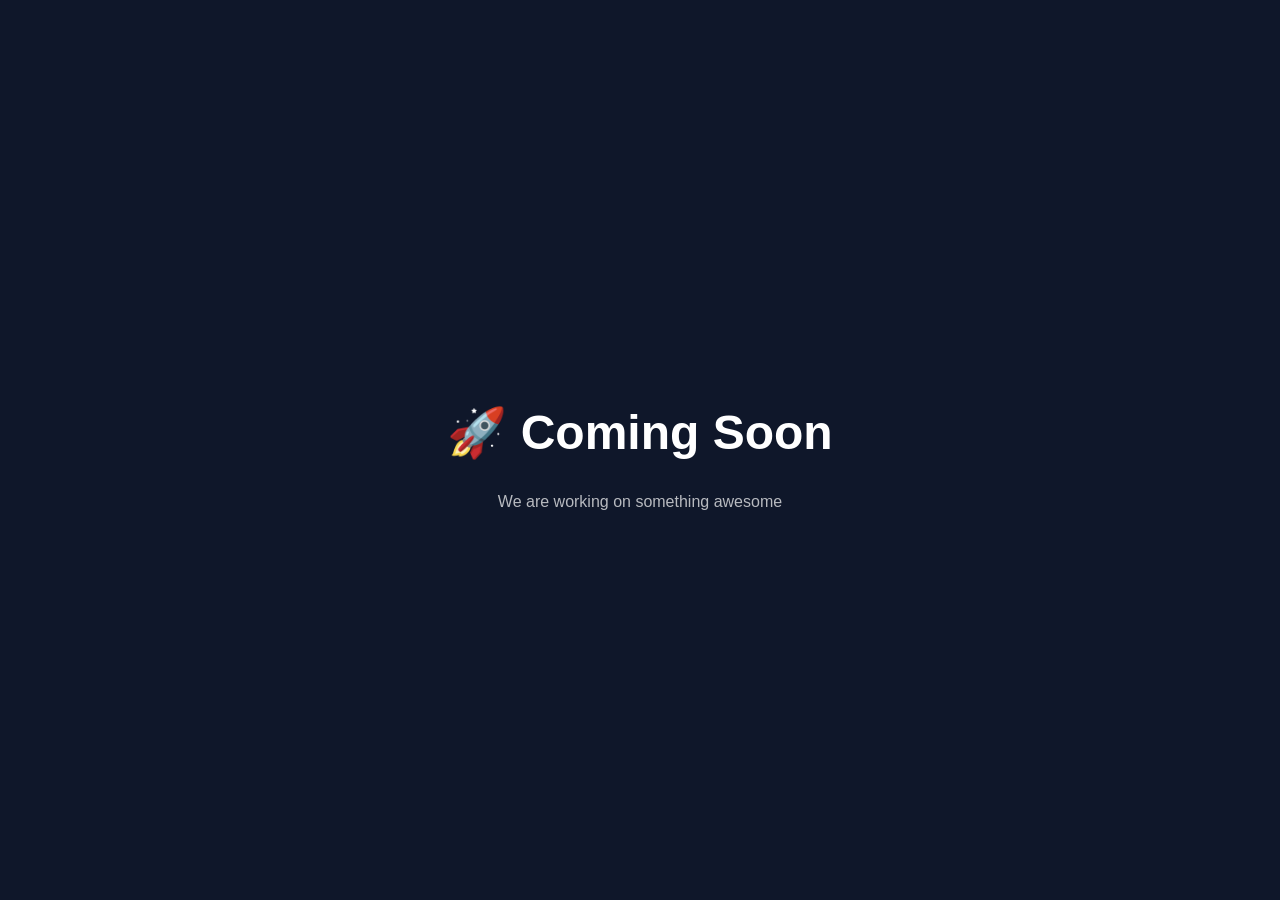
==== index.html @ 6830a767 "Create index.html" ====
<!DOCTYPE html>
<html lang="en">
<head>
  <meta charset="UTF-8">
  <title>Coming Soon</title>
  <meta name="viewport" content="width=device-width, initial-scale=1.0">
  <style>
    body {
      margin: 0;
      font-family: Arial, sans-serif;
      background: #0f172a;
      color: white;
      display: flex;
      justify-content: center;
      align-items: center;
      height: 100vh;
      text-align: center;
    }
    h1 { font-size: 48px; }
    p { opacity: 0.7; }
  </style>
</head>
<body>
  <div>
    <h1>🚀 Coming Soon</h1>
    <p>We are working on something awesome</p>
  </div>
</body>
</html>
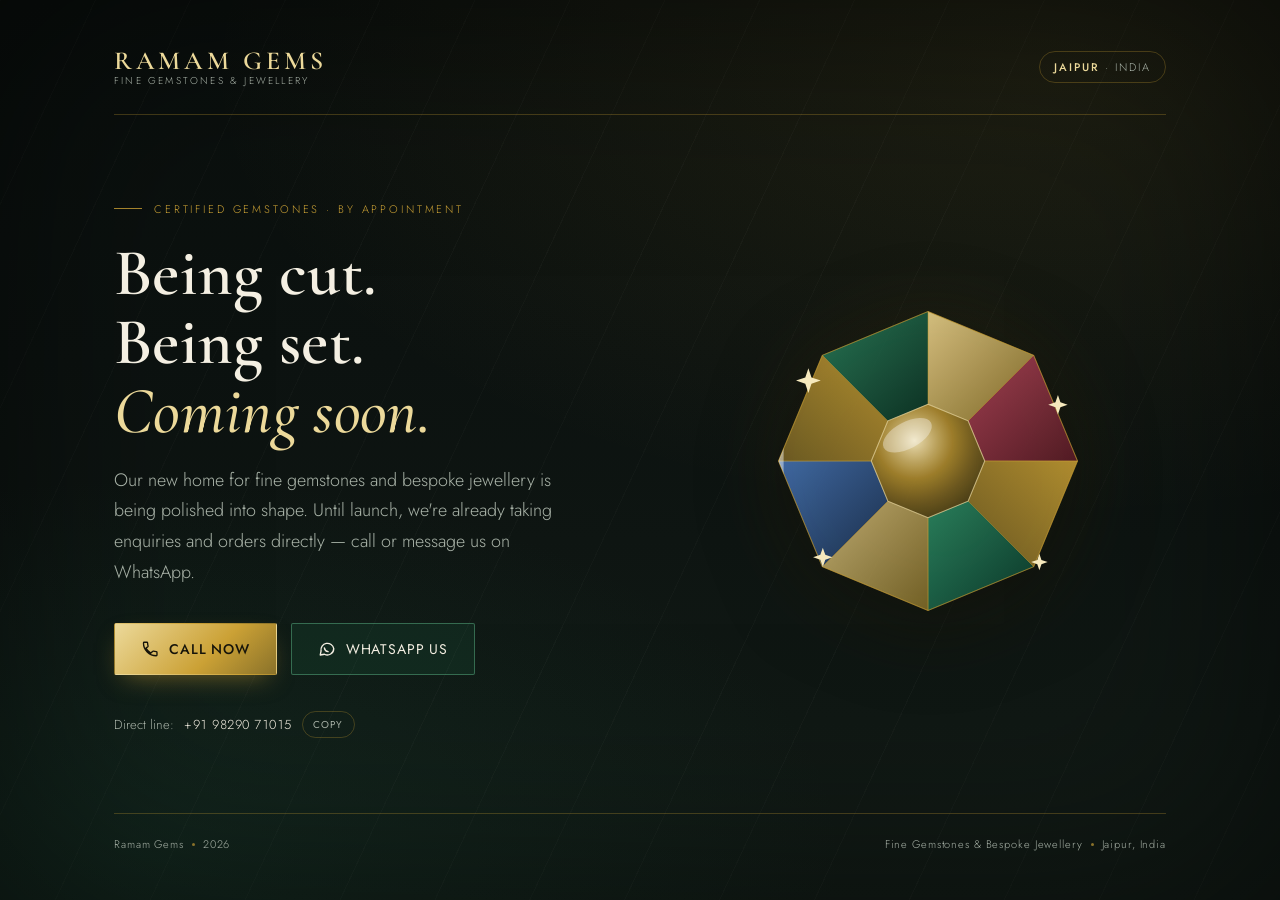
==== commit 188864e4: "Update index.html" ====
--- a/index.html
+++ b/index.html
@@ -1,29 +1,558 @@
 <!DOCTYPE html>
 <html lang="en">
 <head>
-  <meta charset="UTF-8">
-  <title>Coming Soon</title>
-  <meta name="viewport" content="width=device-width, initial-scale=1.0">
-  <style>
-    body {
-      margin: 0;
-      font-family: Arial, sans-serif;
-      background: #0f172a;
-      color: white;
-      display: flex;
-      justify-content: center;
-      align-items: center;
-      height: 100vh;
-      text-align: center;
+<meta charset="UTF-8" />
+<meta name="viewport" content="width=device-width, initial-scale=1, viewport-fit=cover" />
+<title>Ramam Gems — Coming Soon</title>
+<meta name="description" content="Ramam Gems — fine gemstones &amp; bespoke jewellery. Our new home is being polished. Call or WhatsApp us directly." />
+<meta name="theme-color" content="#0E1512" />
+<link rel="preconnect" href="https://fonts.googleapis.com">
+<link rel="preconnect" href="https://fonts.gstatic.com" crossorigin>
+<link href="https://fonts.googleapis.com/css2?family=Cormorant+Garamond:ital,wght@0,500;0,600;1,500&family=Jost:wght@300;400;500;600&display=swap" rel="stylesheet">
+<style>
+  :root{
+    --ink:#0c1210;
+    --ink-2:#121b16;
+    --ink-3:#0a0f0d;
+    --gold:#cba135;
+    --gold-light:#ecd99a;
+    --gold-dim:#8a722a;
+    --ivory:#f4efe2;
+    --muted:#a9b3a8;
+    --emerald:#1c6b4f;
+    --emerald-deep:#0c3a2a;
+    --ruby:#8e2a3c;
+    --sapphire:#284f82;
+    --line: rgba(203,161,53,0.28);
+    --radius: 2px;
+    --ease: cubic-bezier(.22,.61,.36,1);
+  }
+
+  *{ box-sizing: border-box; }
+  html{ -webkit-text-size-adjust: 100%; }
+
+  body{
+    margin:0;
+    min-height:100svh;
+    background:
+      radial-gradient(120% 90% at 82% 8%, rgba(203,161,53,0.10), transparent 55%),
+      radial-gradient(90% 70% at 12% 95%, rgba(28,107,79,0.16), transparent 60%),
+      linear-gradient(180deg, var(--ink-3), var(--ink) 40%, var(--ink-2));
+    color: var(--ivory);
+    font-family: 'Jost', sans-serif;
+    font-weight: 300;
+    overflow-x:hidden;
+    position:relative;
+  }
+
+  /* faint diagonal hairline texture, like cut lines on a facet table */
+  body::before{
+    content:"";
+    position:fixed; inset:0;
+    background-image: repeating-linear-gradient(
+      115deg,
+      rgba(244,239,226,0.025) 0px,
+      rgba(244,239,226,0.025) 1px,
+      transparent 1px,
+      transparent 86px
+    );
+    pointer-events:none;
+    z-index:0;
+  }
+
+  .vignette{
+    position:fixed; inset:0;
+    box-shadow: inset 0 0 18vw rgba(0,0,0,0.55);
+    pointer-events:none;
+    z-index:1;
+  }
+
+  a{ color:inherit; }
+  button{ font-family:inherit; }
+
+  .wrap{
+    position:relative;
+    z-index:2;
+    min-height:100svh;
+    display:flex;
+    flex-direction:column;
+    max-width:1180px;
+    margin:0 auto;
+    padding: clamp(20px, 4vw, 48px) clamp(20px, 6vw, 64px);
+  }
+
+  /* ---------- header ---------- */
+  header.top{
+    display:flex;
+    align-items:center;
+    justify-content:space-between;
+    gap:16px;
+    padding-bottom: clamp(16px, 3vw, 28px);
+    border-bottom: 1px solid var(--line);
+    opacity:0;
+    animation: fadeUp .9s var(--ease) .15s forwards;
+  }
+
+  .wordmark{
+    display:flex;
+    flex-direction:column;
+    gap:2px;
+    line-height:1;
+  }
+  .wordmark .name{
+    font-family:'Cormorant Garamond', serif;
+    font-weight:600;
+    font-size: clamp(20px, 2.6vw, 26px);
+    letter-spacing:0.16em;
+    color: var(--gold-light);
+  }
+  .wordmark .tag{
+    font-size:10px;
+    letter-spacing:0.22em;
+    text-transform:uppercase;
+    color: var(--muted);
+  }
+
+  .locchip{
+    font-size:11px;
+    letter-spacing:0.18em;
+    text-transform:uppercase;
+    color: var(--muted);
+    border:1px solid var(--line);
+    padding:7px 14px;
+    border-radius:999px;
+    white-space:nowrap;
+  }
+  .locchip strong{ color: var(--gold-light); font-weight:500; }
+
+  /* ---------- hero ---------- */
+  main{
+    flex:1;
+    display:grid;
+    grid-template-columns: 1fr;
+    align-items:center;
+    gap: clamp(28px, 6vw, 50px);
+    padding: clamp(36px, 8vw, 64px) 0;
+  }
+
+  .gem-stage{
+    order:1;
+    display:flex;
+    align-items:center;
+    justify-content:center;
+    perspective: 900px;
+    opacity:0;
+    animation: fadeUp 1s var(--ease) .05s forwards;
+  }
+
+  .gem-tilt{
+    width:min(64vw, 330px);
+    transform-style:preserve-3d;
+    transition: transform .35s var(--ease);
+    filter: drop-shadow(0 18px 40px rgba(0,0,0,0.55)) drop-shadow(0 0 38px rgba(203,161,53,0.10));
+  }
+
+  .gem-spin{
+    transform-origin:160px 160px;
+    animation: spin 64s linear infinite;
+  }
+
+  .glint{
+    animation: sweep 7s ease-in-out infinite;
+  }
+
+  .sparkle{
+    transform-origin:center;
+    animation: twinkle 3.4s ease-in-out infinite;
+  }
+  .sparkle.s2{ animation-delay:.9s; }
+  .sparkle.s3{ animation-delay:1.8s; }
+  .sparkle.s4{ animation-delay:2.4s; }
+
+  .content{
+    order:2;
+    opacity:0;
+    animation: fadeUp 1s var(--ease) .25s forwards;
+  }
+
+  .eyebrow{
+    display:flex;
+    align-items:center;
+    gap:12px;
+    font-size:11px;
+    letter-spacing:0.26em;
+    text-transform:uppercase;
+    color: var(--gold);
+    margin-bottom: clamp(16px,3vw,22px);
+  }
+  .eyebrow::before{
+    content:"";
+    width:28px; height:1px;
+    background: var(--gold);
+    opacity:.8;
+  }
+
+  h1{
+    font-family:'Cormorant Garamond', serif;
+    font-weight:600;
+    font-size: clamp(34px, 6.2vw, 66px);
+    line-height:1.05;
+    margin: 0 0 18px;
+    letter-spacing:0.005em;
+  }
+  h1 em{
+    font-style:italic;
+    font-weight:500;
+    color: var(--gold-light);
+  }
+
+  p.lede{
+    font-size: clamp(15px, 1.6vw, 18px);
+    line-height:1.7;
+    color: var(--muted);
+    max-width: 46ch;
+    margin: 0 0 clamp(28px,4vw,36px);
+  }
+
+  /* ---------- CTAs ---------- */
+  .ctas{
+    display:flex;
+    flex-wrap:wrap;
+    gap:14px;
+    margin-bottom: clamp(28px, 4vw, 36px);
+  }
+
+  .btn{
+    position:relative;
+    display:inline-flex;
+    align-items:center;
+    gap:10px;
+    padding: 15px 26px;
+    font-size:14px;
+    letter-spacing:0.06em;
+    text-transform:uppercase;
+    text-decoration:none;
+    border-radius: var(--radius);
+    border:1px solid transparent;
+    cursor:pointer;
+    transition: transform .25s var(--ease), box-shadow .25s var(--ease), background .25s var(--ease), border-color .25s var(--ease);
+    white-space:nowrap;
+  }
+  .btn svg{ width:18px; height:18px; flex:none; }
+
+  .btn-call{
+    background: linear-gradient(135deg, var(--gold-light), var(--gold) 60%, var(--gold-dim));
+    color:#16140a;
+    font-weight:500;
+    box-shadow: 0 10px 26px -10px rgba(203,161,53,0.55);
+  }
+  .btn-call:hover{ transform: translateY(-2px); box-shadow: 0 16px 32px -10px rgba(203,161,53,0.65); }
+  .btn-call:active{ transform: translateY(0); }
+
+  .btn-wa{
+    background: rgba(37,127,89,0.14);
+    border-color: rgba(96,189,140,0.45);
+    color: var(--ivory);
+    font-weight:400;
+  }
+  .btn-wa:hover{
+    background: rgba(37,127,89,0.26);
+    border-color: rgba(96,189,140,0.7);
+    transform: translateY(-2px);
+  }
+  .btn-wa:active{ transform: translateY(0); }
+
+  .btn:focus-visible{
+    outline: 2px solid var(--gold-light);
+    outline-offset: 3px;
+  }
+
+  .phone-line{
+    display:flex;
+    align-items:center;
+    gap:10px;
+    font-size:13px;
+    color: var(--muted);
+  }
+  .phone-line .num{
+    color: var(--ivory);
+    letter-spacing:0.04em;
+    font-variant-numeric: tabular-nums;
+  }
+  .copy-btn{
+    background:none;
+    border:1px solid var(--line);
+    color: var(--muted);
+    font-size:10px;
+    letter-spacing:0.12em;
+    text-transform:uppercase;
+    padding:5px 10px;
+    border-radius:999px;
+    cursor:pointer;
+    transition: border-color .2s ease, color .2s ease;
+  }
+  .copy-btn:hover{ border-color: var(--gold); color: var(--gold-light); }
+  .copy-btn:focus-visible{ outline:2px solid var(--gold-light); outline-offset:2px; }
+
+  /* ---------- footer ---------- */
+  footer{
+    border-top:1px solid var(--line);
+    padding-top: clamp(16px, 3vw, 22px);
+    display:flex;
+    flex-wrap:wrap;
+    gap:10px 24px;
+    align-items:center;
+    justify-content:space-between;
+    font-size:11px;
+    letter-spacing:0.08em;
+    color: var(--muted);
+    opacity:0;
+    animation: fadeUp 1s var(--ease) .4s forwards;
+  }
+  footer .seg{ display:flex; align-items:center; gap:8px; }
+  footer .dot{ width:3px; height:3px; border-radius:50%; background: var(--gold-dim); }
+
+  /* ---------- keyframes ---------- */
+  @keyframes fadeUp{
+    from{ opacity:0; transform: translateY(14px); }
+    to{ opacity:1; transform: translateY(0); }
+  }
+  @keyframes spin{
+    from{ transform: rotate(0deg); }
+    to{ transform: rotate(360deg); }
+  }
+  @keyframes sweep{
+    0%{ transform: translateX(-140px); opacity:0; }
+    8%{ opacity:.55; }
+    50%{ transform: translateX(140px); opacity:.15; }
+    58%{ opacity:0; }
+    100%{ transform: translateX(140px); opacity:0; }
+  }
+  @keyframes twinkle{
+    0%, 100%{ opacity:0; transform: scale(.4); }
+    50%{ opacity:1; transform: scale(1); }
+  }
+
+  /* ---------- layout: desktop ---------- */
+  @media (min-width: 880px){
+    main{
+      grid-template-columns: 1.05fr 0.95fr;
     }
-    h1 { font-size: 48px; }
-    p { opacity: 0.7; }
-  </style>
+    .gem-stage{ order:2; }
+    .content{ order:1; }
+    .ctas{ flex-wrap:nowrap; }
+  }
+
+  @media (max-width: 420px){
+    .btn{ flex:1 1 auto; justify-content:center; }
+    .ctas{ flex-direction:column; }
+  }
+
+  @media (prefers-reduced-motion: reduce){
+    .gem-spin{ animation:none; }
+    .glint{ animation:none; opacity:.18; }
+    .sparkle{ animation:none; opacity:.5; }
+    header.top, .gem-stage, .content, footer{ animation:none; opacity:1; }
+    .btn, .gem-tilt{ transition:none; }
+  }
+</style>
 </head>
 <body>
-  <div>
-    <h1>🚀 Coming Soon</h1>
-    <p>We are working on something awesome</p>
-  </div>
+
+<div class="vignette"></div>
+
+<div class="wrap">
+
+  <header class="top">
+    <div class="wordmark">
+      <span class="name">RAMAM&nbsp;GEMS</span>
+      <span class="tag">Fine Gemstones &amp; Jewellery</span>
+    </div>
+    <div class="locchip"><strong>Jaipur</strong> · India</div>
+  </header>
+
+  <main>
+    <div class="gem-stage" aria-hidden="true">
+      <div class="gem-tilt" id="gemTilt">
+        <svg viewBox="0 0 320 320" xmlns="http://www.w3.org/2000/svg">
+          <defs>
+            <radialGradient id="tableFill" cx="38%" cy="32%" r="75%">
+              <stop offset="0%" stop-color="#f6e9bd" stop-opacity="0.95"/>
+              <stop offset="45%" stop-color="#cba135" stop-opacity="0.75"/>
+              <stop offset="100%" stop-color="#6f5a1f" stop-opacity="0.55"/>
+            </radialGradient>
+
+            <linearGradient id="faceGold" x1="0%" y1="0%" x2="100%" y2="100%">
+              <stop offset="0%" stop-color="#e8d08a"/>
+              <stop offset="100%" stop-color="#8a722a"/>
+            </linearGradient>
+            <linearGradient id="faceGoldDim" x1="0%" y1="100%" x2="100%" y2="0%">
+              <stop offset="0%" stop-color="#7a6526"/>
+              <stop offset="100%" stop-color="#cba135"/>
+            </linearGradient>
+            <linearGradient id="faceEmerald" x1="0%" y1="0%" x2="100%" y2="100%">
+              <stop offset="0%" stop-color="#2c8a64"/>
+              <stop offset="100%" stop-color="#0c3a2a"/>
+            </linearGradient>
+            <linearGradient id="faceRuby" x1="0%" y1="0%" x2="100%" y2="100%">
+              <stop offset="0%" stop-color="#b8475c"/>
+              <stop offset="100%" stop-color="#5c1c27"/>
+            </linearGradient>
+            <linearGradient id="faceSapphire" x1="0%" y1="0%" x2="100%" y2="100%">
+              <stop offset="0%" stop-color="#4877bb"/>
+              <stop offset="100%" stop-color="#1c3354"/>
+            </linearGradient>
+
+            <linearGradient id="glintGrad" x1="0%" y1="0%" x2="100%" y2="100%">
+              <stop offset="0%" stop-color="#ffffff" stop-opacity="0"/>
+              <stop offset="50%" stop-color="#ffffff" stop-opacity="0.85"/>
+              <stop offset="100%" stop-color="#ffffff" stop-opacity="0"/>
+            </linearGradient>
+
+            <clipPath id="gemClip">
+              <polygon points="160,15 262.5,57.5 305,160 262.5,262.5 160,305 57.5,262.5 15,160 57.5,57.5"/>
+            </clipPath>
+          </defs>
+
+          <g class="gem-spin">
+            <!-- crown facets: trapezoids between inner table octagon and outer girdle octagon -->
+            <polygon points="160,105 198.9,121.1 262.5,57.5 160,15" fill="url(#faceGold)" fill-opacity="0.9" stroke="#cba135" stroke-opacity="0.5" stroke-width="0.75"/>
+            <polygon points="198.9,121.1 215,160 305,160 262.5,57.5" fill="url(#faceRuby)" fill-opacity="0.85" stroke="#cba135" stroke-opacity="0.5" stroke-width="0.75"/>
+            <polygon points="215,160 198.9,198.9 262.5,262.5 305,160" fill="url(#faceGoldDim)" fill-opacity="0.85" stroke="#cba135" stroke-opacity="0.5" stroke-width="0.75"/>
+            <polygon points="198.9,198.9 160,215 160,305 262.5,262.5" fill="url(#faceEmerald)" fill-opacity="0.9" stroke="#cba135" stroke-opacity="0.5" stroke-width="0.75"/>
+            <polygon points="160,215 121.1,198.9 57.5,262.5 160,305" fill="url(#faceGold)" fill-opacity="0.8" stroke="#cba135" stroke-opacity="0.5" stroke-width="0.75"/>
+            <polygon points="121.1,198.9 105,160 15,160 57.5,262.5" fill="url(#faceSapphire)" fill-opacity="0.85" stroke="#cba135" stroke-opacity="0.5" stroke-width="0.75"/>
+            <polygon points="105,160 121.1,121.1 57.5,57.5 15,160" fill="url(#faceGoldDim)" fill-opacity="0.85" stroke="#cba135" stroke-opacity="0.5" stroke-width="0.75"/>
+            <polygon points="121.1,121.1 160,105 160,15 57.5,57.5" fill="url(#faceEmerald)" fill-opacity="0.8" stroke="#cba135" stroke-opacity="0.5" stroke-width="0.75"/>
+
+            <!-- table -->
+            <polygon points="160,105 198.9,121.1 215,160 198.9,198.9 160,215 121.1,198.9 105,160 121.1,121.1"
+              fill="url(#tableFill)" stroke="#f6e9bd" stroke-opacity="0.6" stroke-width="1"/>
+
+            <!-- girdle outline -->
+            <polygon points="160,15 262.5,57.5 305,160 262.5,262.5 160,305 57.5,262.5 15,160 57.5,57.5"
+              fill="none" stroke="#cba135" stroke-opacity="0.45" stroke-width="1"/>
+
+            <!-- specular highlight -->
+            <ellipse cx="140" cy="135" rx="26" ry="13" fill="#ffffff" opacity="0.35" transform="rotate(-28 140 135)"/>
+
+            <!-- moving glint sweep -->
+            <rect class="glint" x="-40" y="0" width="60" height="320" fill="url(#glintGrad)" clip-path="url(#gemClip)"/>
+          </g>
+
+          <!-- sparkles -->
+          <g fill="#f6e9bd">
+            <path class="sparkle s1" d="M44 70 l3 9 9 3 -9 3 -3 9 -3 -9 -9 -3 9 -3 z"/>
+            <path class="sparkle s2" d="M286 96 l2.4 7 7 2.4 -7 2.4 -2.4 7 -2.4 -7 -7 -2.4 7 -2.4 z"/>
+            <path class="sparkle s3" d="M268 250 l2 6 6 2 -6 2 -2 6 -2 -6 -6 -2 6 -2 z"/>
+            <path class="sparkle s4" d="M58 244 l2.4 7 7 2.4 -7 2.4 -2.4 7 -2.4 -7 -7 -2.4 7 -2.4 z"/>
+          </g>
+        </svg>
+      </div>
+    </div>
+
+    <div class="content">
+      <p class="eyebrow">Certified Gemstones · By Appointment</p>
+      <h1>Being cut.<br>Being set.<br><em>Coming soon.</em></h1>
+      <p class="lede">
+        Our new home for fine gemstones and bespoke jewellery is being polished into shape.
+        Until launch, we're already taking enquiries and orders directly — call or message us on WhatsApp.
+      </p>
+
+      <div class="ctas">
+        <a class="btn btn-call" href="tel:+919829071015" aria-label="Call Ramam Gems at +91 98290 71015">
+          <svg viewBox="0 0 24 24" fill="none" stroke="currentColor" stroke-width="1.8" stroke-linecap="round" stroke-linejoin="round" aria-hidden="true">
+            <path d="M6.6 10.8c1.4 2.8 3.8 5.2 6.6 6.6l2.2-2.2c.3-.3.7-.4 1.1-.3 1.2.4 2.5.6 3.8.6.6 0 1 .4 1 1V20c0 .6-.4 1-1 1-9.4 0-17-7.6-17-17 0-.6.4-1 1-1h3.5c.6 0 1 .4 1 1 0 1.3.2 2.6.6 3.8.1.4 0 .8-.3 1.1L6.6 10.8z"/>
+          </svg>
+          Call Now
+        </a>
+        <a class="btn btn-wa" href="https://wa.me/919829071015?text=Hi%20Ramam%20Gems%2C%20I%E2%80%99d%20like%20to%20know%20more%20about%20your%20gemstones%20%26%20jewellery." target="_blank" rel="noopener" aria-label="Message Ramam Gems on WhatsApp">
+          <svg viewBox="0 0 24 24" fill="none" stroke="currentColor" stroke-width="1.8" stroke-linecap="round" stroke-linejoin="round" aria-hidden="true">
+            <path d="M21 11.5a8.5 8.5 0 0 1-12.4 7.5L3 20l1.1-5.4A8.5 8.5 0 1 1 21 11.5z"/>
+            <path d="M8.5 10.5c.3 2.5 2.5 4.7 5 5"/>
+          </svg>
+          WhatsApp Us
+        </a>
+      </div>
+
+      <div class="phone-line">
+        <span>Direct line:</span>
+        <span class="num" id="phoneNum">+91 98290 71015</span>
+        <button class="copy-btn" id="copyBtn" type="button">Copy</button>
+      </div>
+    </div>
+  </main>
+
+  <footer>
+    <span class="seg">Ramam Gems<span class="dot"></span><span id="year"></span></span>
+    <span class="seg">Fine Gemstones &amp; Bespoke Jewellery<span class="dot"></span>Jaipur, India</span>
+  </footer>
+
+</div>
+
+<script>
+  document.getElementById('year').textContent = new Date().getFullYear();
+
+  // copy phone number
+  (function(){
+    var btn = document.getElementById('copyBtn');
+    var num = document.getElementById('phoneNum');
+    if(!btn) return;
+    btn.addEventListener('click', function(){
+      var text = num.textContent.trim();
+      var done = function(){
+        var original = btn.textContent;
+        btn.textContent = 'Copied';
+        setTimeout(function(){ btn.textContent = original; }, 1600);
+      };
+      if(navigator.clipboard && navigator.clipboard.writeText){
+        navigator.clipboard.writeText(text).then(done).catch(function(){
+          fallbackCopy(text, done);
+        });
+      } else {
+        fallbackCopy(text, done);
+      }
+    });
+    function fallbackCopy(text, cb){
+      var ta = document.createElement('textarea');
+      ta.value = text;
+      ta.style.position = 'fixed';
+      ta.style.opacity = '0';
+      document.body.appendChild(ta);
+      ta.select();
+      try { document.execCommand('copy'); } catch(e){}
+      document.body.removeChild(ta);
+      cb();
+    }
+  })();
+
+  // gentle mouse-parallax tilt on the gem (desktop, fine pointer, motion allowed)
+  (function(){
+    var stage = document.querySelector('.gem-stage');
+    var tilt = document.getElementById('gemTilt');
+    if(!stage || !tilt) return;
+
+    var reduceMotion = window.matchMedia('(prefers-reduced-motion: reduce)').matches;
+    var finePointer = window.matchMedia('(pointer: fine)').matches;
+    if(reduceMotion || !finePointer) return;
+
+    var bounds;
+    stage.addEventListener('mouseenter', function(){
+      bounds = stage.getBoundingClientRect();
+    });
+    stage.addEventListener('mousemove', function(e){
+      if(!bounds) bounds = stage.getBoundingClientRect();
+      var px = (e.clientX - bounds.left) / bounds.width - 0.5;
+      var py = (e.clientY - bounds.top) / bounds.height - 0.5;
+      var rotY = px * 18;
+      var rotX = py * -18;
+      tilt.style.transform = 'rotateX(' + rotX + 'deg) rotateY(' + rotY + 'deg)';
+    });
+    stage.addEventListener('mouseleave', function(){
+      tilt.style.transform = 'rotateX(0deg) rotateY(0deg)';
+    });
+  })();
+</script>
+
 </body>
 </html>
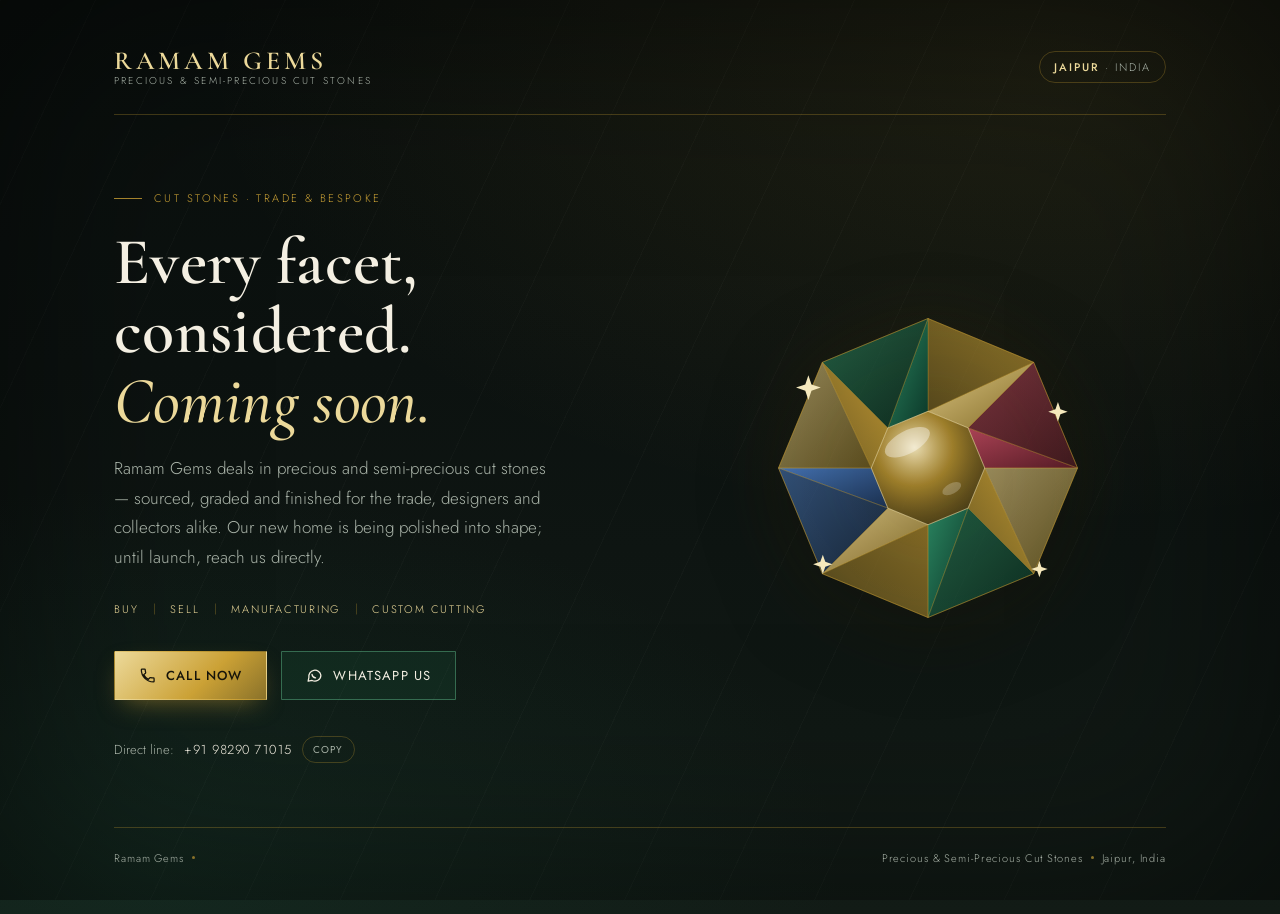
==== commit 0228ff62: "Update index.html" ====
--- a/index.html
+++ b/index.html
@@ -3,8 +3,8 @@
 <head>
 <meta charset="UTF-8" />
 <meta name="viewport" content="width=device-width, initial-scale=1, viewport-fit=cover" />
-<title>Ramam Gems — Coming Soon</title>
-<meta name="description" content="Ramam Gems — fine gemstones &amp; bespoke jewellery. Our new home is being polished. Call or WhatsApp us directly." />
+<title>Ramam Gems — Precious &amp; Semi‑Precious Cut Stones · Coming Soon</title>
+<meta name="description" content="Ramam Gems — precious &amp; semi-precious cut stones. Buying, selling, manufacturing &amp; custom cutting. Our new home is being polished. Call or WhatsApp us directly." />
 <meta name="theme-color" content="#0E1512" />
 <link rel="preconnect" href="https://fonts.googleapis.com">
 <link rel="preconnect" href="https://fonts.gstatic.com" crossorigin>
@@ -180,7 +180,7 @@
     align-items:center;
     gap:12px;
     font-size:11px;
-    letter-spacing:0.26em;
+    letter-spacing:0.22em;
     text-transform:uppercase;
     color: var(--gold);
     margin-bottom: clamp(16px,3vw,22px);
@@ -190,6 +190,32 @@
     width:28px; height:1px;
     background: var(--gold);
     opacity:.8;
+  }
+
+  /* ---------- services index ---------- */
+  .services{
+    list-style:none;
+    display:flex;
+    flex-wrap:wrap;
+    margin: 0 0 clamp(26px,4vw,34px);
+    padding:0;
+    font-size:11px;
+    letter-spacing:0.16em;
+    text-transform:uppercase;
+    color: var(--gold-light);
+  }
+  .services li{
+    padding: 0 16px;
+    position:relative;
+  }
+  .services li:first-child{ padding-left:0; }
+  .services li + li::before{
+    content:"";
+    position:absolute;
+    left:0; top:50%;
+    transform:translateY(-50%);
+    width:1px; height:11px;
+    background: var(--line);
   }
 
   h1{
@@ -207,11 +233,11 @@
   }
 
   p.lede{
-    font-size: clamp(15px, 1.6vw, 18px);
-    line-height:1.7;
+    font-size: clamp(14.5px, 1.5vw, 17px);
+    line-height:1.75;
     color: var(--muted);
-    max-width: 46ch;
-    margin: 0 0 clamp(28px,4vw,36px);
+    max-width: 44ch;
+    margin: 0 0 clamp(22px,3.2vw,28px);
   }
 
   /* ---------- CTAs ---------- */
@@ -227,18 +253,18 @@
     display:inline-flex;
     align-items:center;
     gap:10px;
-    padding: 15px 26px;
-    font-size:14px;
-    letter-spacing:0.06em;
+    padding: 14px 24px;
+    font-size:13px;
+    letter-spacing:0.09em;
     text-transform:uppercase;
     text-decoration:none;
-    border-radius: var(--radius);
+    border-radius: 1px;
     border:1px solid transparent;
     cursor:pointer;
     transition: transform .25s var(--ease), box-shadow .25s var(--ease), background .25s var(--ease), border-color .25s var(--ease);
     white-space:nowrap;
   }
-  .btn svg{ width:18px; height:18px; flex:none; }
+  .btn svg{ width:17px; height:17px; flex:none; }
 
   .btn-call{
     background: linear-gradient(135deg, var(--gold-light), var(--gold) 60%, var(--gold-dim));
@@ -366,7 +392,7 @@
   <header class="top">
     <div class="wordmark">
       <span class="name">RAMAM&nbsp;GEMS</span>
-      <span class="tag">Fine Gemstones &amp; Jewellery</span>
+      <span class="tag">Precious &amp; Semi‑Precious Cut Stones</span>
     </div>
     <div class="locchip"><strong>Jaipur</strong> · India</div>
   </header>
@@ -415,29 +441,45 @@
           </defs>
 
           <g class="gem-spin">
-            <!-- crown facets: trapezoids between inner table octagon and outer girdle octagon -->
-            <polygon points="160,105 198.9,121.1 262.5,57.5 160,15" fill="url(#faceGold)" fill-opacity="0.9" stroke="#cba135" stroke-opacity="0.5" stroke-width="0.75"/>
-            <polygon points="198.9,121.1 215,160 305,160 262.5,57.5" fill="url(#faceRuby)" fill-opacity="0.85" stroke="#cba135" stroke-opacity="0.5" stroke-width="0.75"/>
-            <polygon points="215,160 198.9,198.9 262.5,262.5 305,160" fill="url(#faceGoldDim)" fill-opacity="0.85" stroke="#cba135" stroke-opacity="0.5" stroke-width="0.75"/>
-            <polygon points="198.9,198.9 160,215 160,305 262.5,262.5" fill="url(#faceEmerald)" fill-opacity="0.9" stroke="#cba135" stroke-opacity="0.5" stroke-width="0.75"/>
-            <polygon points="160,215 121.1,198.9 57.5,262.5 160,305" fill="url(#faceGold)" fill-opacity="0.8" stroke="#cba135" stroke-opacity="0.5" stroke-width="0.75"/>
-            <polygon points="121.1,198.9 105,160 15,160 57.5,262.5" fill="url(#faceSapphire)" fill-opacity="0.85" stroke="#cba135" stroke-opacity="0.5" stroke-width="0.75"/>
-            <polygon points="105,160 121.1,121.1 57.5,57.5 15,160" fill="url(#faceGoldDim)" fill-opacity="0.85" stroke="#cba135" stroke-opacity="0.5" stroke-width="0.75"/>
-            <polygon points="121.1,121.1 160,105 160,15 57.5,57.5" fill="url(#faceEmerald)" fill-opacity="0.8" stroke="#cba135" stroke-opacity="0.5" stroke-width="0.75"/>
+            <!-- crown facets: 16 triangles (star + kite pattern) between table octagon and girdle octagon, finer cut -->
+            <polygon points="160,105 198.9,121.1 262.5,57.5" fill="url(#faceGold)" fill-opacity="0.95" stroke="#cba135" stroke-opacity="0.55" stroke-width="0.5"/>
+            <polygon points="160,105 262.5,57.5 160,15" fill="url(#faceGoldDim)" fill-opacity="0.65" stroke="#cba135" stroke-opacity="0.55" stroke-width="0.5"/>
+
+            <polygon points="198.9,121.1 215,160 305,160" fill="url(#faceRuby)" fill-opacity="0.92" stroke="#cba135" stroke-opacity="0.55" stroke-width="0.5"/>
+            <polygon points="198.9,121.1 305,160 262.5,57.5" fill="url(#faceRuby)" fill-opacity="0.6" stroke="#cba135" stroke-opacity="0.55" stroke-width="0.5"/>
+
+            <polygon points="215,160 198.9,198.9 262.5,262.5" fill="url(#faceGoldDim)" fill-opacity="0.9" stroke="#cba135" stroke-opacity="0.55" stroke-width="0.5"/>
+            <polygon points="215,160 262.5,262.5 305,160" fill="url(#faceGold)" fill-opacity="0.62" stroke="#cba135" stroke-opacity="0.55" stroke-width="0.5"/>
+
+            <polygon points="198.9,198.9 160,215 160,305" fill="url(#faceEmerald)" fill-opacity="0.95" stroke="#cba135" stroke-opacity="0.55" stroke-width="0.5"/>
+            <polygon points="198.9,198.9 160,305 262.5,262.5" fill="url(#faceEmerald)" fill-opacity="0.62" stroke="#cba135" stroke-opacity="0.55" stroke-width="0.5"/>
+
+            <polygon points="160,215 121.1,198.9 57.5,262.5" fill="url(#faceGold)" fill-opacity="0.88" stroke="#cba135" stroke-opacity="0.55" stroke-width="0.5"/>
+            <polygon points="160,215 57.5,262.5 160,305" fill="url(#faceGoldDim)" fill-opacity="0.6" stroke="#cba135" stroke-opacity="0.55" stroke-width="0.5"/>
+
+            <polygon points="121.1,198.9 105,160 15,160" fill="url(#faceSapphire)" fill-opacity="0.92" stroke="#cba135" stroke-opacity="0.55" stroke-width="0.5"/>
+            <polygon points="121.1,198.9 15,160 57.5,262.5" fill="url(#faceSapphire)" fill-opacity="0.6" stroke="#cba135" stroke-opacity="0.55" stroke-width="0.5"/>
+
+            <polygon points="105,160 121.1,121.1 57.5,57.5" fill="url(#faceGoldDim)" fill-opacity="0.9" stroke="#cba135" stroke-opacity="0.55" stroke-width="0.5"/>
+            <polygon points="105,160 57.5,57.5 15,160" fill="url(#faceGold)" fill-opacity="0.6" stroke="#cba135" stroke-opacity="0.55" stroke-width="0.5"/>
+
+            <polygon points="121.1,121.1 160,105 160,15" fill="url(#faceEmerald)" fill-opacity="0.95" stroke="#cba135" stroke-opacity="0.55" stroke-width="0.5"/>
+            <polygon points="121.1,121.1 160,15 57.5,57.5" fill="url(#faceEmerald)" fill-opacity="0.6" stroke="#cba135" stroke-opacity="0.55" stroke-width="0.5"/>
 
             <!-- table -->
             <polygon points="160,105 198.9,121.1 215,160 198.9,198.9 160,215 121.1,198.9 105,160 121.1,121.1"
-              fill="url(#tableFill)" stroke="#f6e9bd" stroke-opacity="0.6" stroke-width="1"/>
+              fill="url(#tableFill)" stroke="#f6e9bd" stroke-opacity="0.65" stroke-width="0.75"/>
 
             <!-- girdle outline -->
             <polygon points="160,15 262.5,57.5 305,160 262.5,262.5 160,305 57.5,262.5 15,160 57.5,57.5"
-              fill="none" stroke="#cba135" stroke-opacity="0.45" stroke-width="1"/>
-
-            <!-- specular highlight -->
-            <ellipse cx="140" cy="135" rx="26" ry="13" fill="#ffffff" opacity="0.35" transform="rotate(-28 140 135)"/>
+              fill="none" stroke="#cba135" stroke-opacity="0.5" stroke-width="0.75"/>
+
+            <!-- specular highlights -->
+            <ellipse cx="140" cy="135" rx="24" ry="11" fill="#ffffff" opacity="0.38" transform="rotate(-28 140 135)"/>
+            <ellipse cx="183" cy="180" rx="10" ry="5" fill="#ffffff" opacity="0.22" transform="rotate(-28 183 180)"/>
 
             <!-- moving glint sweep -->
-            <rect class="glint" x="-40" y="0" width="60" height="320" fill="url(#glintGrad)" clip-path="url(#gemClip)"/>
+            <rect class="glint" x="-36" y="0" width="46" height="320" fill="url(#glintGrad)" clip-path="url(#gemClip)"/>
           </g>
 
           <!-- sparkles -->
@@ -452,12 +494,20 @@
     </div>
 
     <div class="content">
-      <p class="eyebrow">Certified Gemstones · By Appointment</p>
-      <h1>Being cut.<br>Being set.<br><em>Coming soon.</em></h1>
+      <p class="eyebrow">Cut Stones · Trade &amp; Bespoke</p>
+      <h1>Every facet,<br>considered.<br><em>Coming soon.</em></h1>
       <p class="lede">
-        Our new home for fine gemstones and bespoke jewellery is being polished into shape.
-        Until launch, we're already taking enquiries and orders directly — call or message us on WhatsApp.
+        Ramam Gems deals in precious and semi-precious cut stones — sourced, graded
+        and finished for the trade, designers and collectors alike. Our new home is
+        being polished into shape; until launch, reach us directly.
       </p>
+
+      <ul class="services">
+        <li>Buy</li>
+        <li>Sell</li>
+        <li>Manufacturing</li>
+        <li>Custom Cutting</li>
+      </ul>
 
       <div class="ctas">
         <a class="btn btn-call" href="tel:+919829071015" aria-label="Call Ramam Gems at +91 98290 71015">
@@ -466,7 +516,7 @@
           </svg>
           Call Now
         </a>
-        <a class="btn btn-wa" href="https://wa.me/919829071015?text=Hi%20Ramam%20Gems%2C%20I%E2%80%99d%20like%20to%20know%20more%20about%20your%20gemstones%20%26%20jewellery." target="_blank" rel="noopener" aria-label="Message Ramam Gems on WhatsApp">
+        <a class="btn btn-wa" href="https://wa.me/919829071015?text=Hi%20Ramam%20Gems%2C%20I%E2%80%99d%20like%20to%20enquire%20about%20precious%20%26%20semi-precious%20cut%20stones%20(buy%20%2F%20sell%20%2F%20manufacturing)." target="_blank" rel="noopener" aria-label="Message Ramam Gems on WhatsApp">
           <svg viewBox="0 0 24 24" fill="none" stroke="currentColor" stroke-width="1.8" stroke-linecap="round" stroke-linejoin="round" aria-hidden="true">
             <path d="M21 11.5a8.5 8.5 0 0 1-12.4 7.5L3 20l1.1-5.4A8.5 8.5 0 1 1 21 11.5z"/>
             <path d="M8.5 10.5c.3 2.5 2.5 4.7 5 5"/>
@@ -485,7 +535,7 @@
 
   <footer>
     <span class="seg">Ramam Gems<span class="dot"></span><span id="year"></span></span>
-    <span class="seg">Fine Gemstones &amp; Bespoke Jewellery<span class="dot"></span>Jaipur, India</span>
+    <span class="seg">Precious &amp; Semi‑Precious Cut Stones<span class="dot"></span>Jaipur, India</span>
   </footer>
 
 </div>
@@ -529,30 +579,4 @@
   // gentle mouse-parallax tilt on the gem (desktop, fine pointer, motion allowed)
   (function(){
     var stage = document.querySelector('.gem-stage');
-    var tilt = document.getElementById('gemTilt');
-    if(!stage || !tilt) return;
-
-    var reduceMotion = window.matchMedia('(prefers-reduced-motion: reduce)').matches;
-    var finePointer = window.matchMedia('(pointer: fine)').matches;
-    if(reduceMotion || !finePointer) return;
-
-    var bounds;
-    stage.addEventListener('mouseenter', function(){
-      bounds = stage.getBoundingClientRect();
-    });
-    stage.addEventListener('mousemove', function(e){
-      if(!bounds) bounds = stage.getBoundingClientRect();
-      var px = (e.clientX - bounds.left) / bounds.width - 0.5;
-      var py = (e.clientY - bounds.top) / bounds.height - 0.5;
-      var rotY = px * 18;
-      var rotX = py * -18;
-      tilt.style.transform = 'rotateX(' + rotX + 'deg) rotateY(' + rotY + 'deg)';
-    });
-    stage.addEventListener('mouseleave', function(){
-      tilt.style.transform = 'rotateX(0deg) rotateY(0deg)';
-    });
-  })();
-</script>
-
-</body>
-</html>
+    var tilt = document.getElementById(
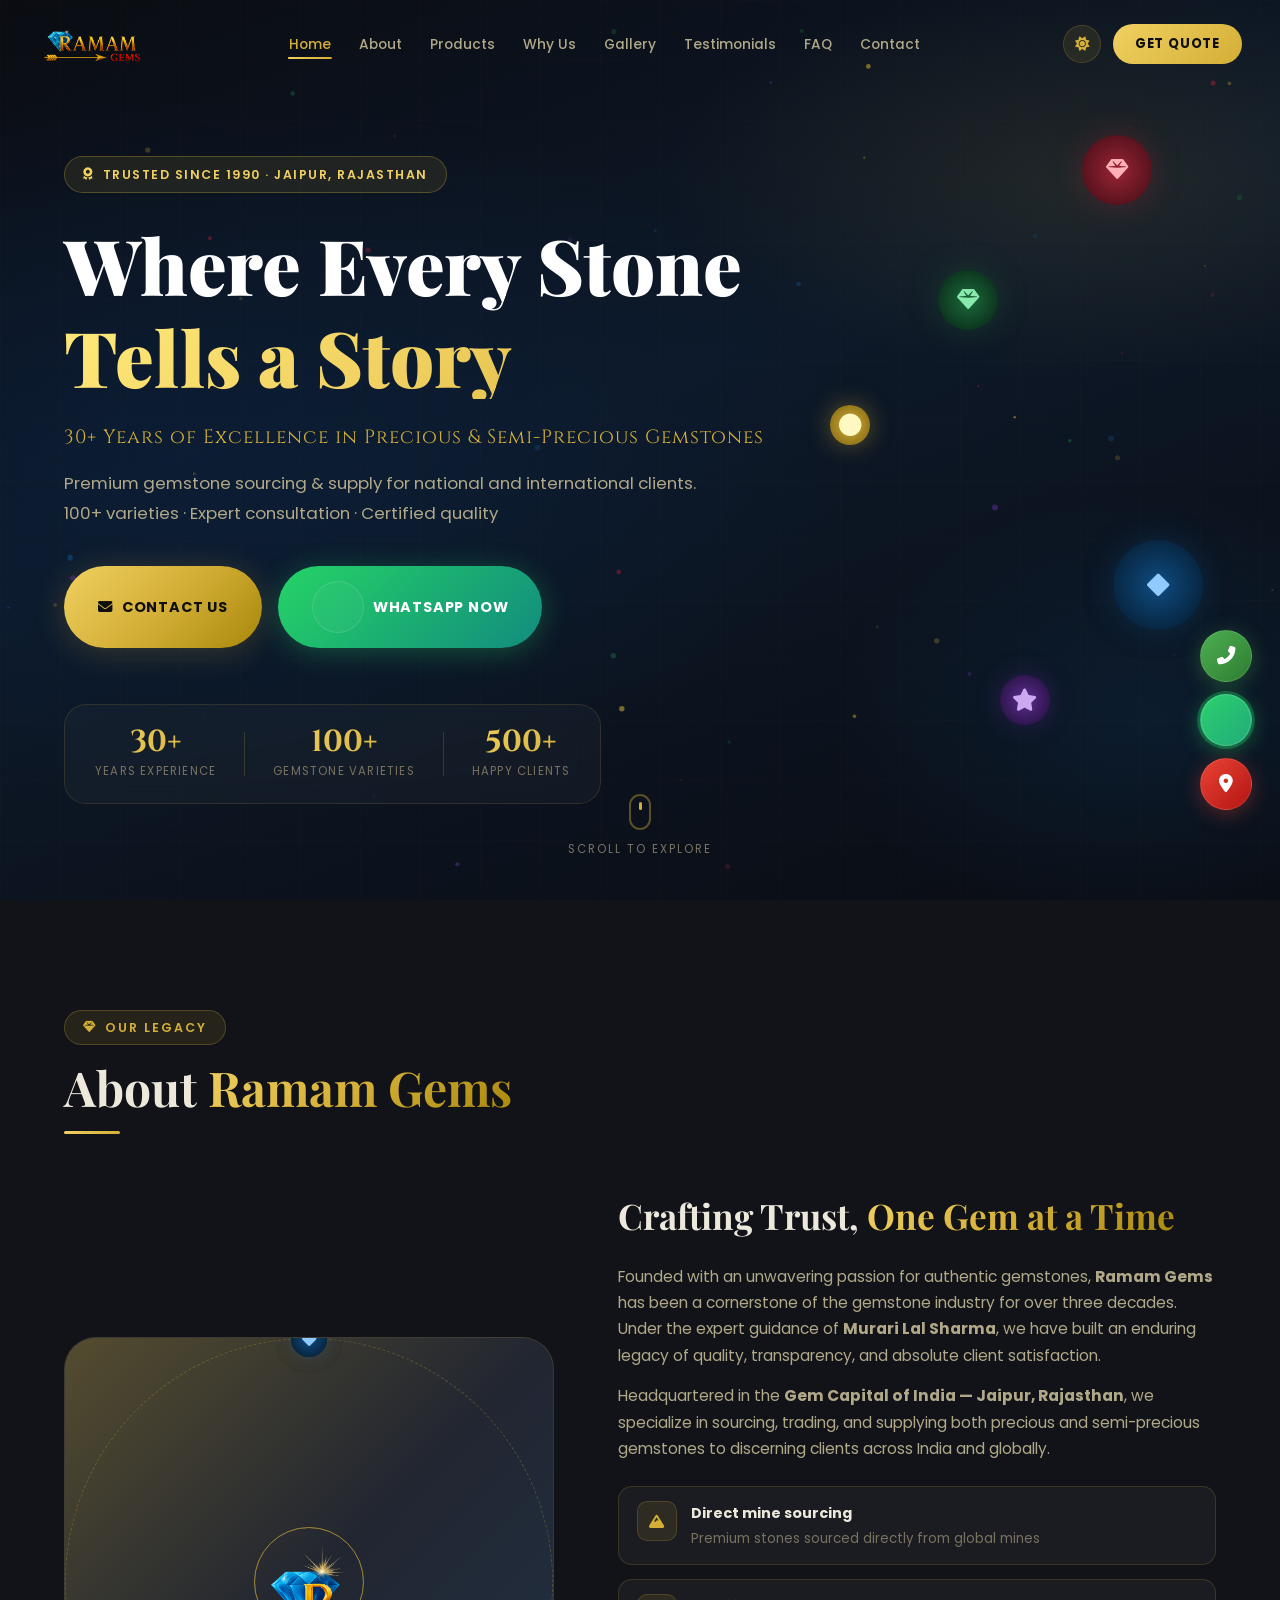
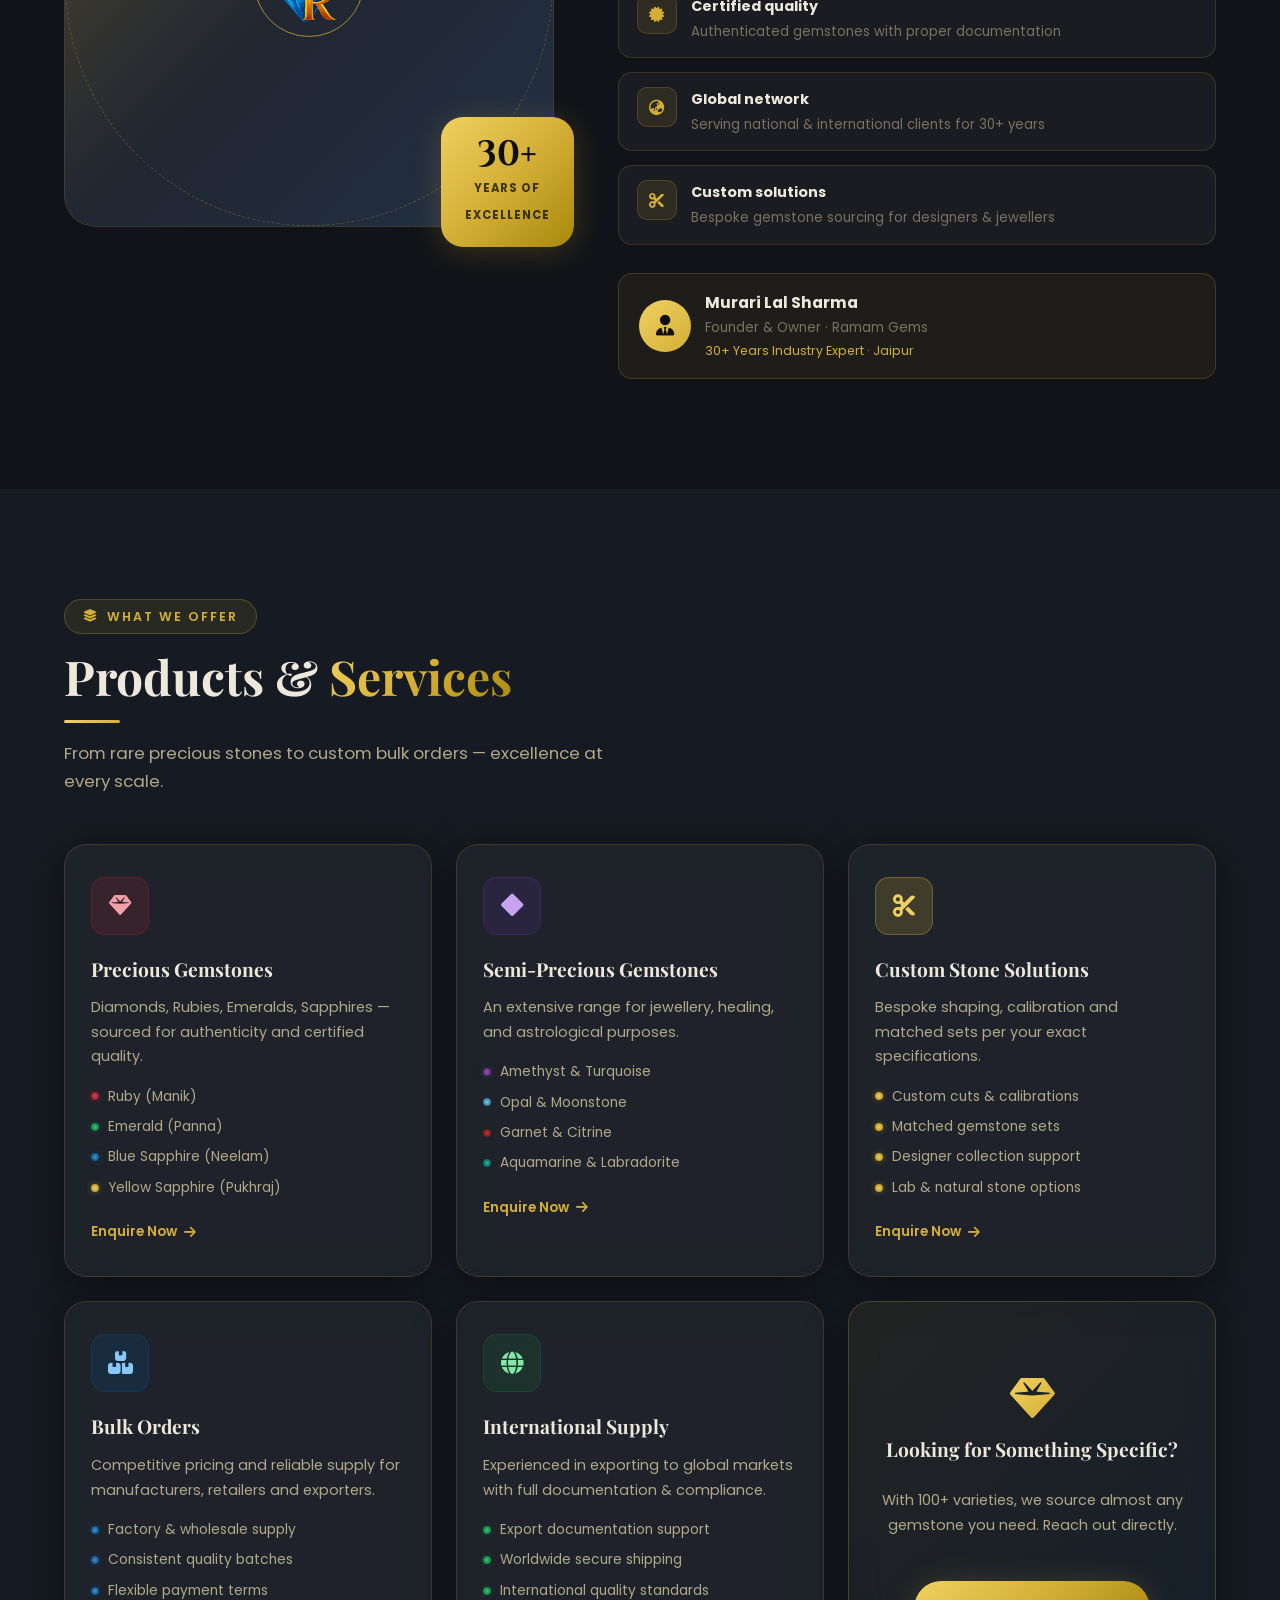
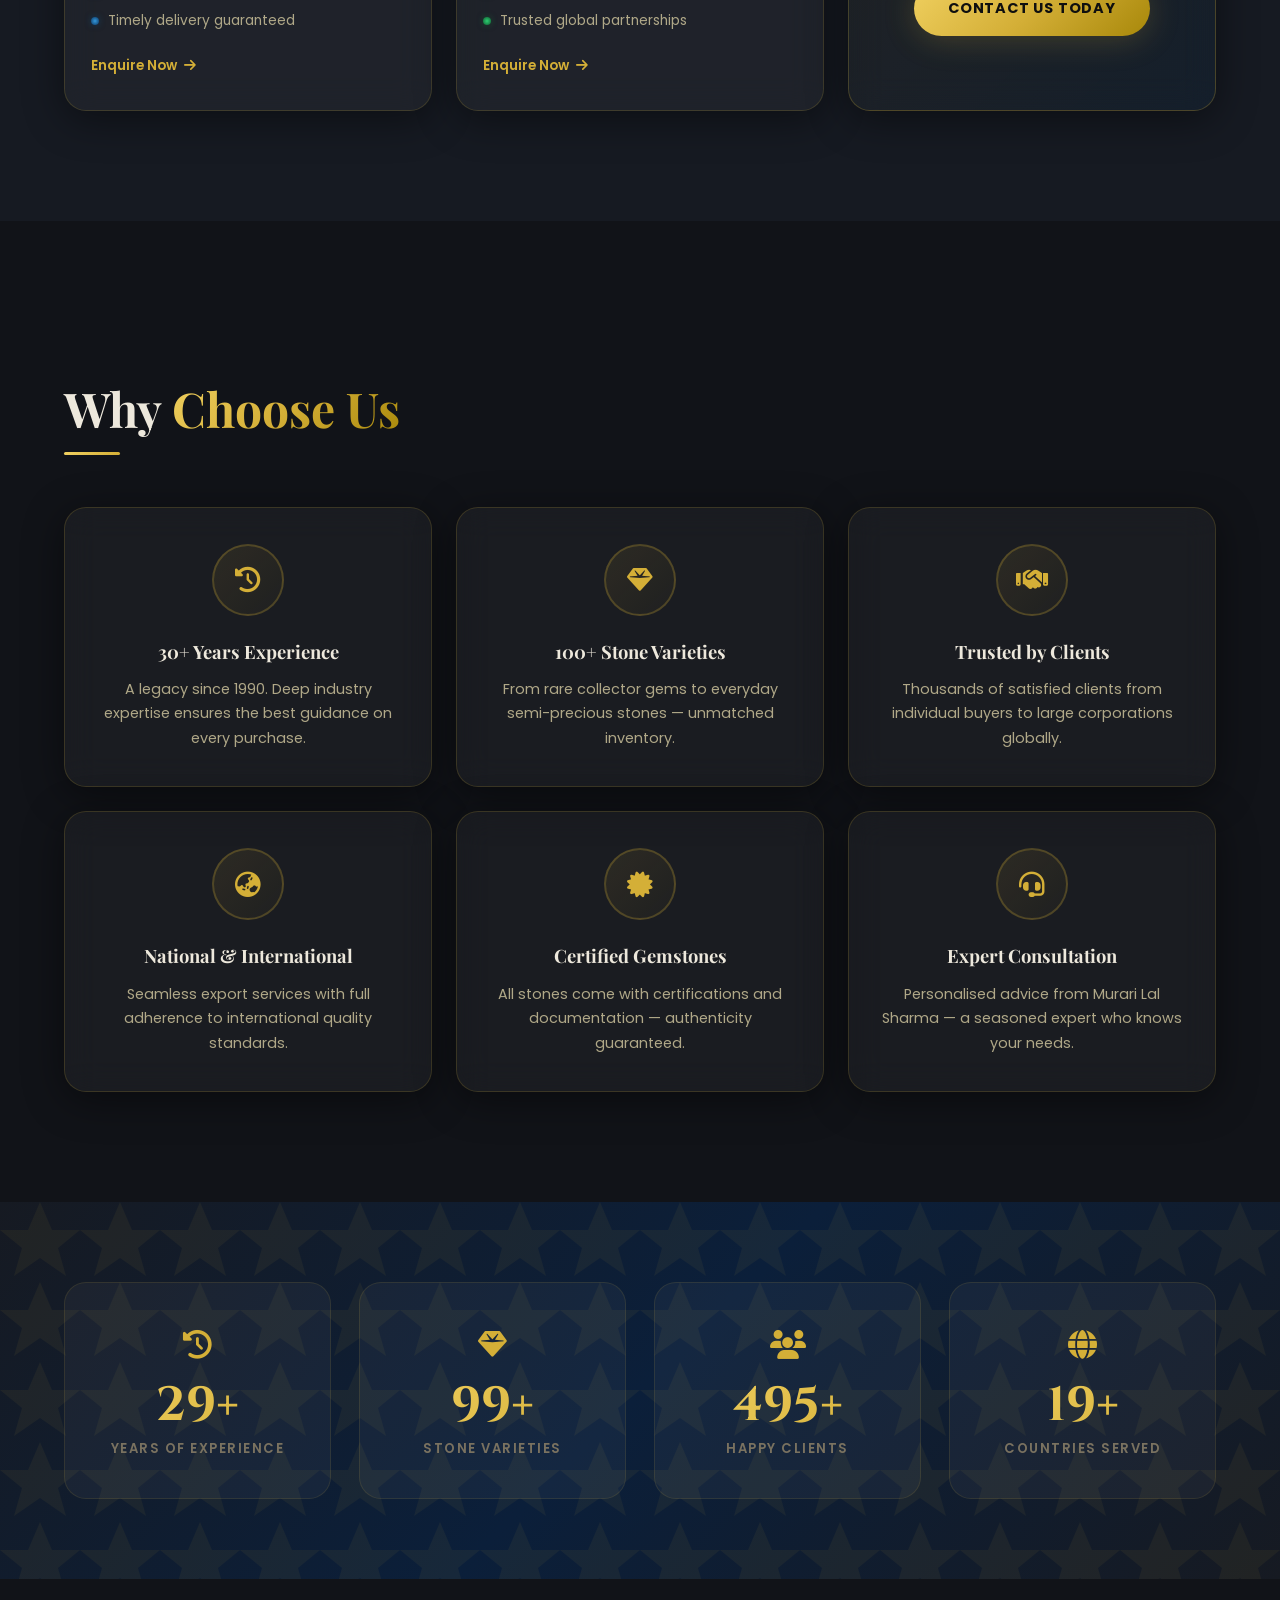
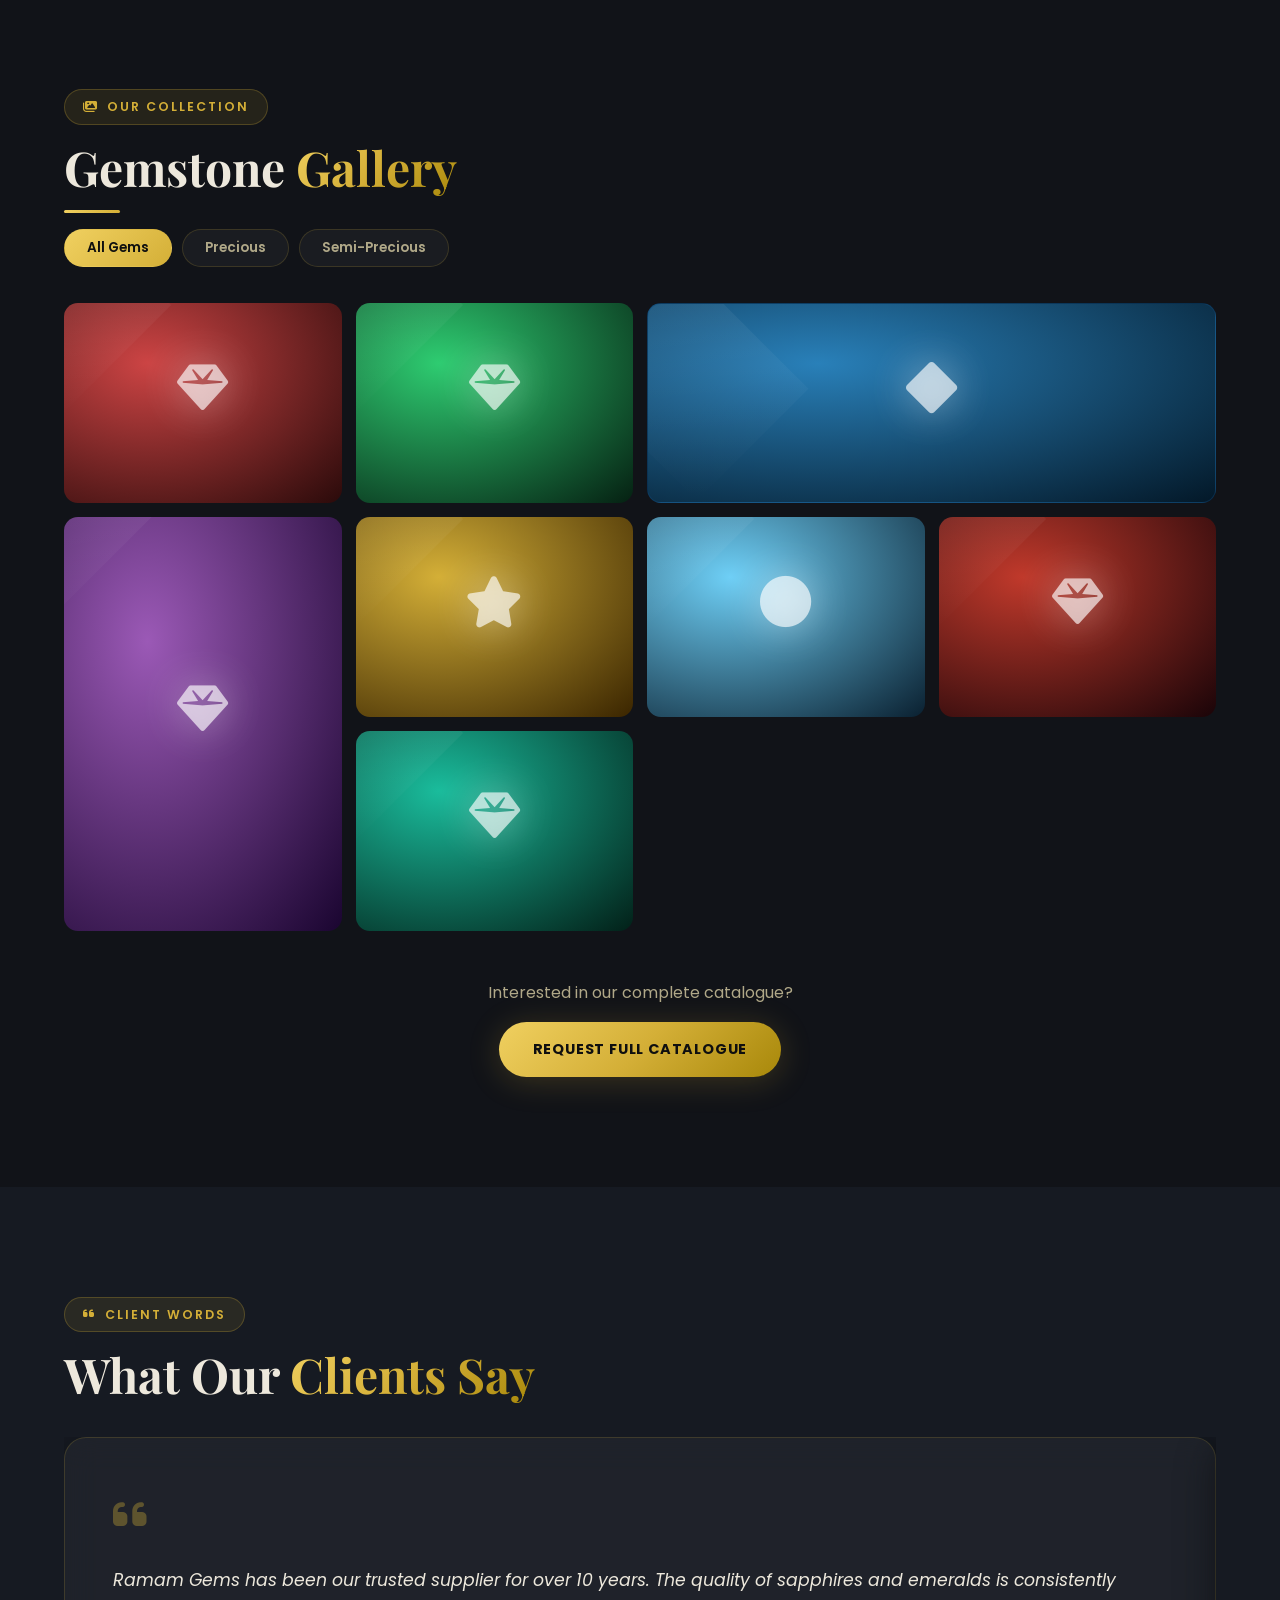
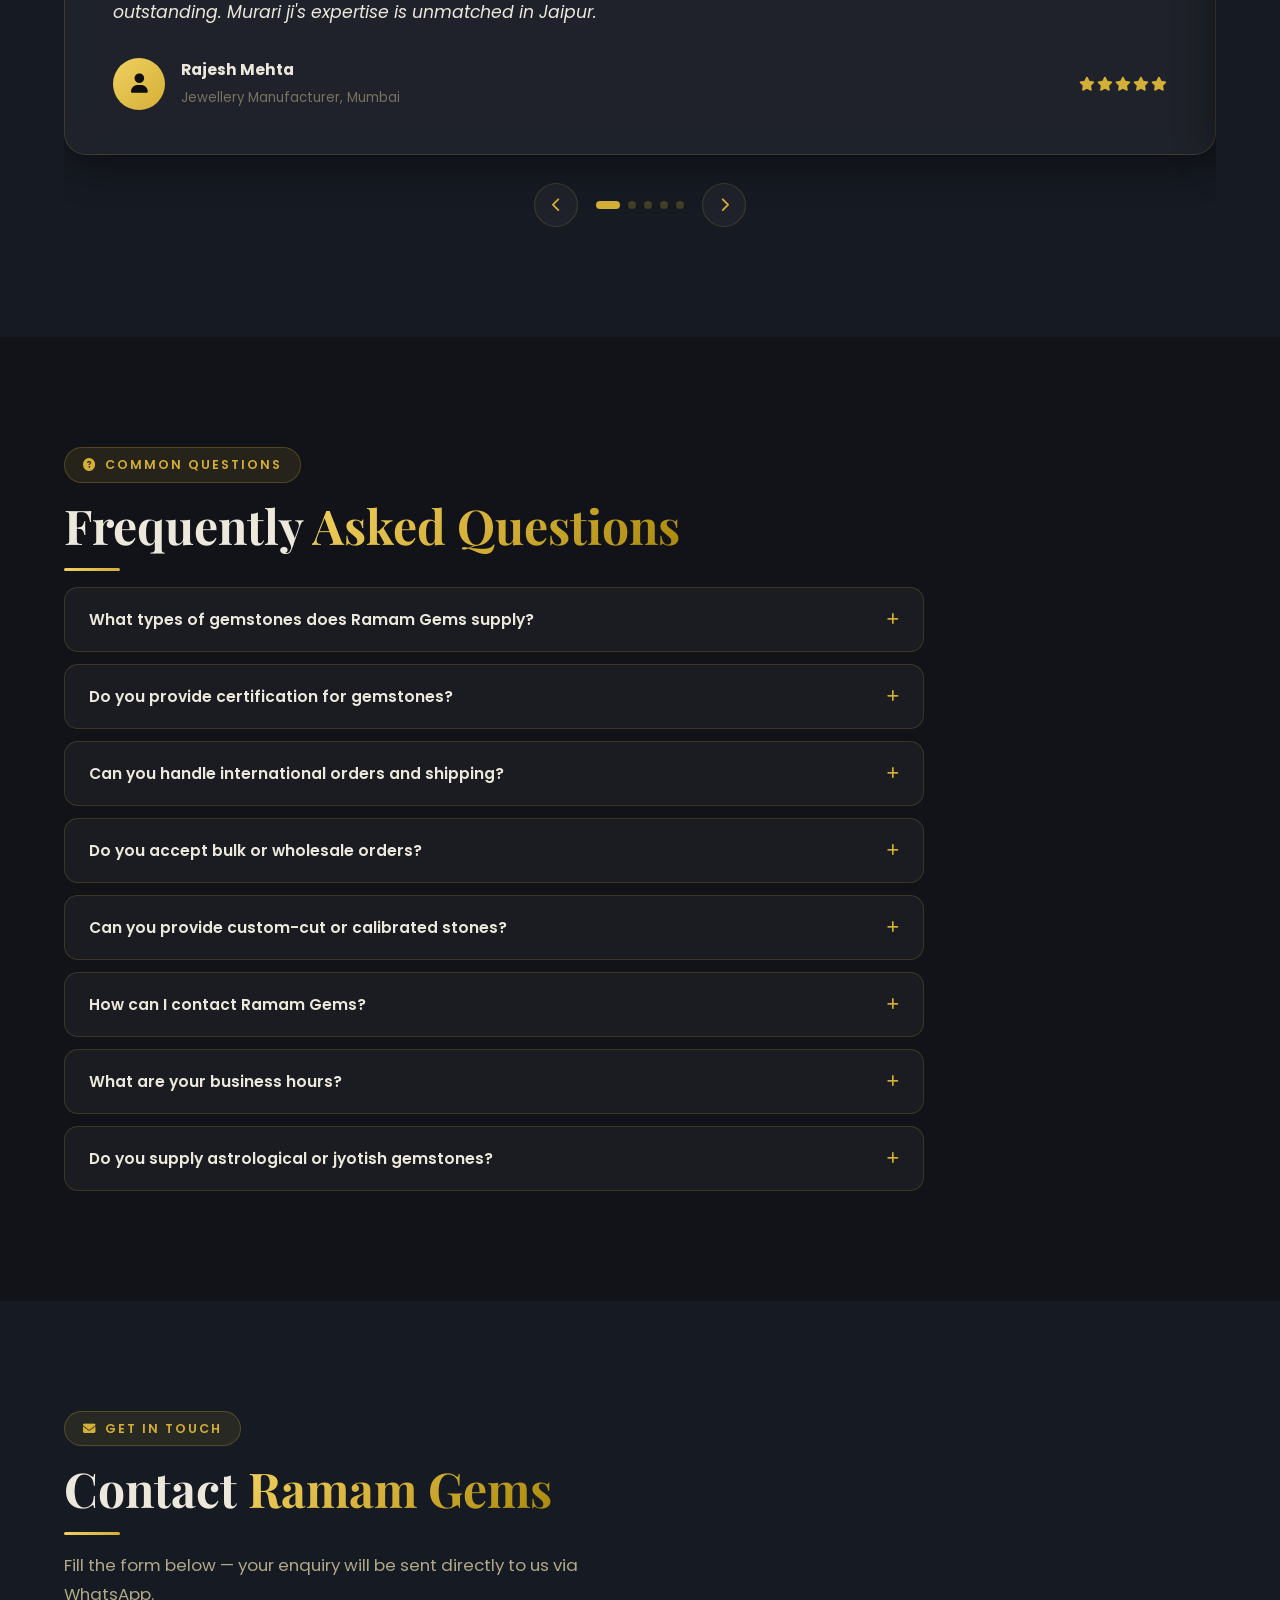
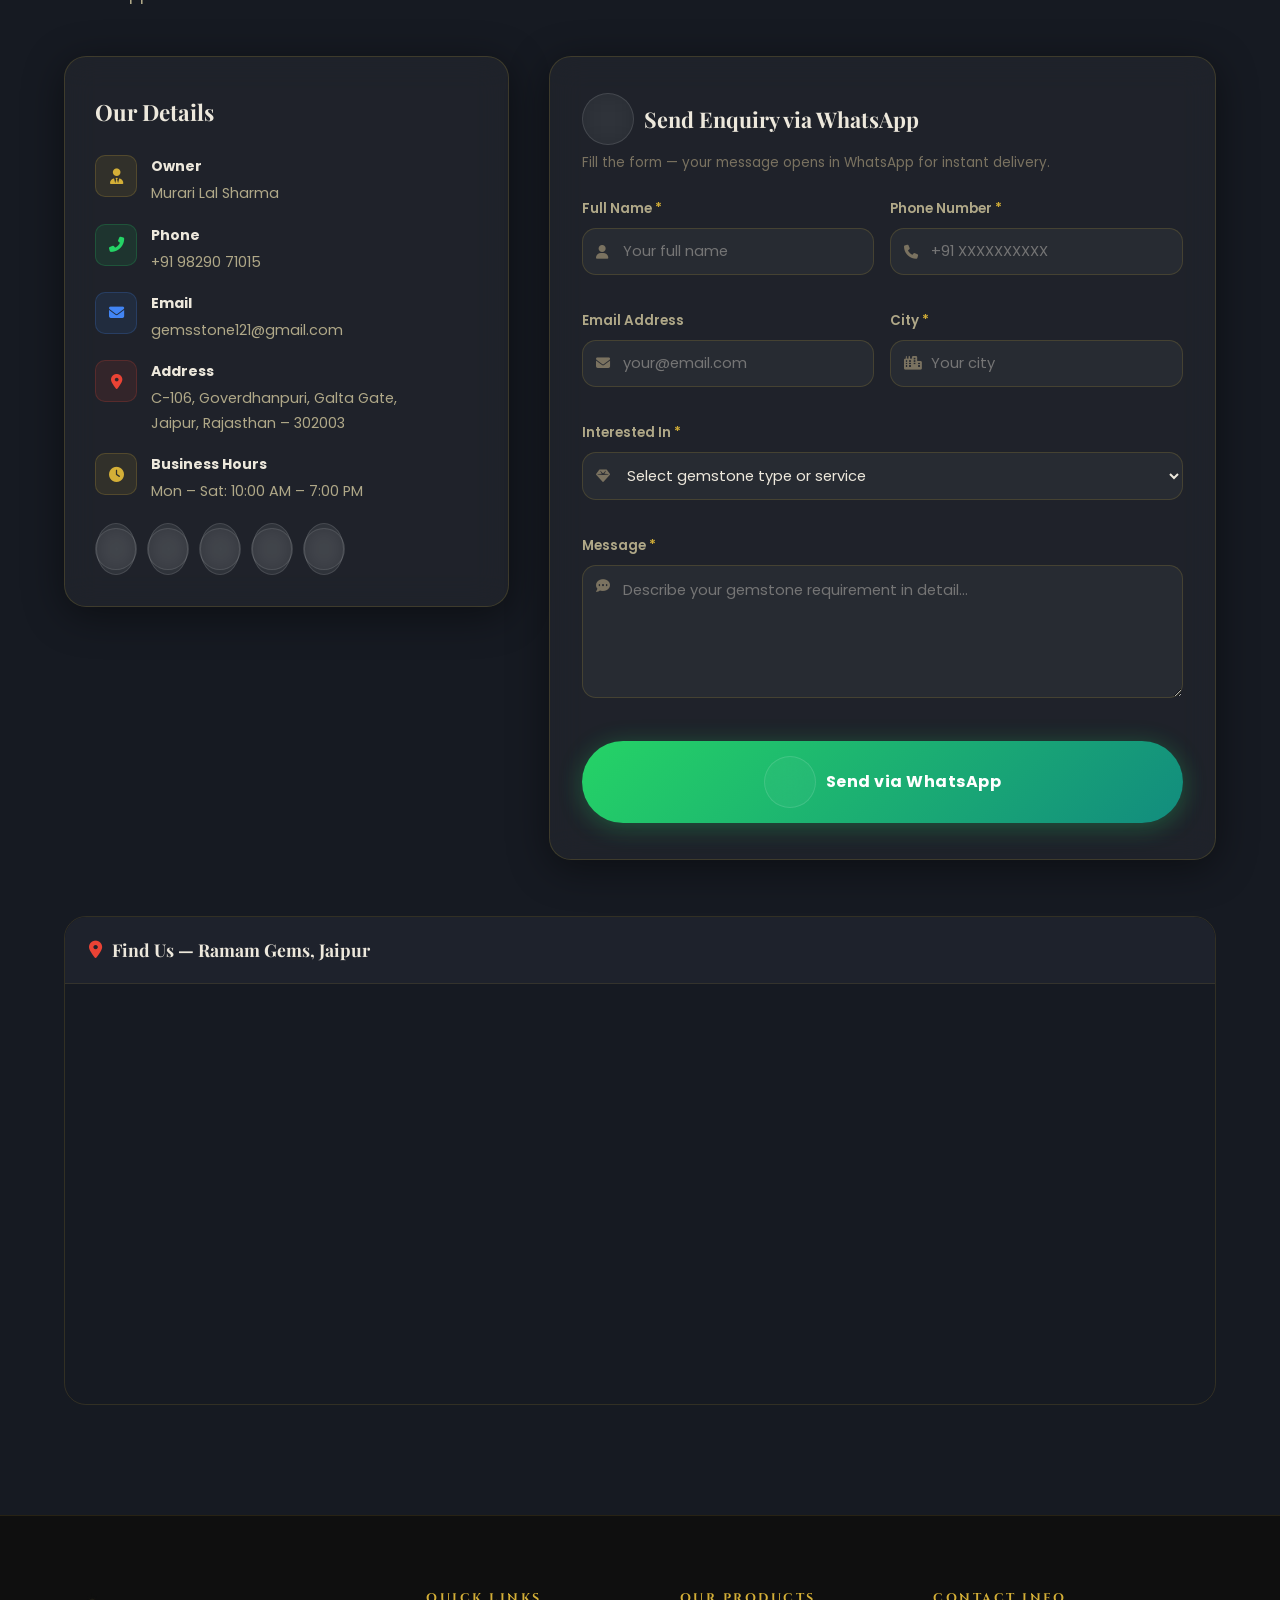
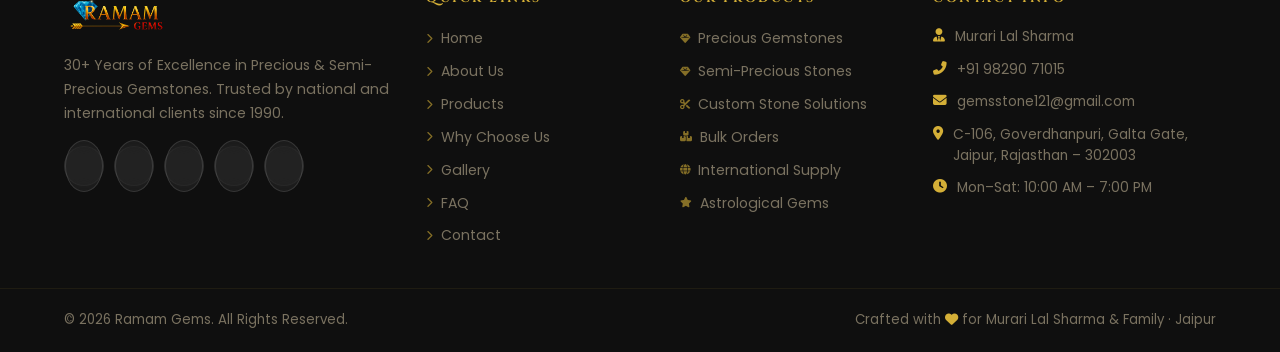
==== commit e4ec6ace: "Add files via upload" ====
--- a/index.html
+++ b/index.html
@@ -1,582 +1,1119 @@
 <!DOCTYPE html>
-<html lang="en">
+<html lang="en" data-theme="dark">
+
 <head>
-<meta charset="UTF-8" />
-<meta name="viewport" content="width=device-width, initial-scale=1, viewport-fit=cover" />
-<title>Ramam Gems — Precious &amp; Semi‑Precious Cut Stones · Coming Soon</title>
-<meta name="description" content="Ramam Gems — precious &amp; semi-precious cut stones. Buying, selling, manufacturing &amp; custom cutting. Our new home is being polished. Call or WhatsApp us directly." />
-<meta name="theme-color" content="#0E1512" />
-<link rel="preconnect" href="https://fonts.googleapis.com">
-<link rel="preconnect" href="https://fonts.gstatic.com" crossorigin>
-<link href="https://fonts.googleapis.com/css2?family=Cormorant+Garamond:ital,wght@0,500;0,600;1,500&family=Jost:wght@300;400;500;600&display=swap" rel="stylesheet">
-<style>
-  :root{
-    --ink:#0c1210;
-    --ink-2:#121b16;
-    --ink-3:#0a0f0d;
-    --gold:#cba135;
-    --gold-light:#ecd99a;
-    --gold-dim:#8a722a;
-    --ivory:#f4efe2;
-    --muted:#a9b3a8;
-    --emerald:#1c6b4f;
-    --emerald-deep:#0c3a2a;
-    --ruby:#8e2a3c;
-    --sapphire:#284f82;
-    --line: rgba(203,161,53,0.28);
-    --radius: 2px;
-    --ease: cubic-bezier(.22,.61,.36,1);
+  <meta charset="UTF-8" />
+  <meta name="viewport" content="width=device-width, initial-scale=1.0" />
+  <meta http-equiv="X-UA-Compatible" content="IE=edge" />
+
+  <!-- Primary SEO -->
+  <title>Ramam Gems | Precious & Semi-Precious Gemstones – Jaipur, Rajasthan</title>
+  <meta name="description"
+    content="Ramam Gems – 30+ years of excellence in precious and semi-precious gemstones. Trusted by national and international clients. Based in Jaipur, Rajasthan. Owner: Murari Lal Sharma." />
+  <meta name="keywords"
+    content="gemstones jaipur, precious gemstones, semi-precious stones, ruby emerald sapphire, Ramam Gems, Murari Lal Sharma, gemstone supplier India, gemstone exporter jaipur" />
+  <meta name="author" content="Ramam Gems – Murari Lal Sharma" />
+  <meta name="robots" content="index, follow" />
+  <link rel="canonical" href="https://ramamgems.com/" />
+
+  <!-- Open Graph -->
+  <meta property="og:type" content="website" />
+  <meta property="og:site_name" content="Ramam Gems" />
+  <meta property="og:title" content="Ramam Gems | Premium Gemstone Supplier – Jaipur" />
+  <meta property="og:description"
+    content="30+ Years of Excellence in Precious & Semi-Precious Gemstones. National & International Supply." />
+  <meta property="og:image" content="images/logo.png" />
+  <meta property="og:url" content="https://ramamgems.com/" />
+
+  <!-- Twitter Card -->
+  <meta name="twitter:card" content="summary_large_image" />
+  <meta name="twitter:title" content="Ramam Gems | Premium Gemstones Jaipur" />
+  <meta name="twitter:description" content="30+ Years of Excellence. Precious & Semi-Precious Gemstones." />
+  <meta name="twitter:image" content="images/logo.png" />
+
+  <!-- Favicon -->
+  <link rel="icon" type="image/png" href="favicon/favicon.png" />
+  <link rel="apple-touch-icon" href="favicon/favicon.png" />
+
+  <!-- Fonts -->
+  <link rel="preconnect" href="https://fonts.googleapis.com" />
+  <link rel="preconnect" href="https://fonts.gstatic.com" crossorigin />
+  <link
+    href="https://fonts.googleapis.com/css2?family=Cinzel:wght@400;600;700;900&family=Playfair+Display:ital,wght@0,400;0,600;0,700;0,900;1,400;1,600&family=Poppins:wght@300;400;500;600;700&display=swap"
+    rel="stylesheet" />
+
+  <!-- Font Awesome -->
+  <link rel="stylesheet" href="https://cdnjs.cloudflare.com/ajax/libs/font-awesome/6.5.1/css/all.min.css" />
+
+  <!-- Stylesheet -->
+  <link rel="stylesheet" href="css/style.css" />
+
+  <!-- Schema Markup -->
+  <script type="application/ld+json">
+  {
+    "@context": "https://schema.org",
+    "@type": "LocalBusiness",
+    "name": "Ramam Gems",
+    "description": "Premium precious and semi-precious gemstone supplier with 30+ years of experience.",
+    "url": "https://ramamgems.com",
+    "telephone": "+919829071015",
+    "email": "gemsstone121@gmail.com",
+    "founder": { "@type": "Person", "name": "Murari Lal Sharma" },
+    "address": {
+      "@type": "PostalAddress",
+      "streetAddress": "C-106, Goverdhanpuri, Galta Gate",
+      "addressLocality": "Jaipur",
+      "addressRegion": "Rajasthan",
+      "postalCode": "302003",
+      "addressCountry": "IN"
+    },
+    "geo": { "@type": "GeoCoordinates", "latitude": 26.9153, "longitude": 75.8477 },
+    "openingHours": "Mo-Sa 10:00-19:00",
+    "priceRange": "$$"
   }
-
-  *{ box-sizing: border-box; }
-  html{ -webkit-text-size-adjust: 100%; }
-
-  body{
-    margin:0;
-    min-height:100svh;
-    background:
-      radial-gradient(120% 90% at 82% 8%, rgba(203,161,53,0.10), transparent 55%),
-      radial-gradient(90% 70% at 12% 95%, rgba(28,107,79,0.16), transparent 60%),
-      linear-gradient(180deg, var(--ink-3), var(--ink) 40%, var(--ink-2));
-    color: var(--ivory);
-    font-family: 'Jost', sans-serif;
-    font-weight: 300;
-    overflow-x:hidden;
-    position:relative;
-  }
-
-  /* faint diagonal hairline texture, like cut lines on a facet table */
-  body::before{
-    content:"";
-    position:fixed; inset:0;
-    background-image: repeating-linear-gradient(
-      115deg,
-      rgba(244,239,226,0.025) 0px,
-      rgba(244,239,226,0.025) 1px,
-      transparent 1px,
-      transparent 86px
-    );
-    pointer-events:none;
-    z-index:0;
-  }
-
-  .vignette{
-    position:fixed; inset:0;
-    box-shadow: inset 0 0 18vw rgba(0,0,0,0.55);
-    pointer-events:none;
-    z-index:1;
-  }
-
-  a{ color:inherit; }
-  button{ font-family:inherit; }
-
-  .wrap{
-    position:relative;
-    z-index:2;
-    min-height:100svh;
-    display:flex;
-    flex-direction:column;
-    max-width:1180px;
-    margin:0 auto;
-    padding: clamp(20px, 4vw, 48px) clamp(20px, 6vw, 64px);
-  }
-
-  /* ---------- header ---------- */
-  header.top{
-    display:flex;
-    align-items:center;
-    justify-content:space-between;
-    gap:16px;
-    padding-bottom: clamp(16px, 3vw, 28px);
-    border-bottom: 1px solid var(--line);
-    opacity:0;
-    animation: fadeUp .9s var(--ease) .15s forwards;
-  }
-
-  .wordmark{
-    display:flex;
-    flex-direction:column;
-    gap:2px;
-    line-height:1;
-  }
-  .wordmark .name{
-    font-family:'Cormorant Garamond', serif;
-    font-weight:600;
-    font-size: clamp(20px, 2.6vw, 26px);
-    letter-spacing:0.16em;
-    color: var(--gold-light);
-  }
-  .wordmark .tag{
-    font-size:10px;
-    letter-spacing:0.22em;
-    text-transform:uppercase;
-    color: var(--muted);
-  }
-
-  .locchip{
-    font-size:11px;
-    letter-spacing:0.18em;
-    text-transform:uppercase;
-    color: var(--muted);
-    border:1px solid var(--line);
-    padding:7px 14px;
-    border-radius:999px;
-    white-space:nowrap;
-  }
-  .locchip strong{ color: var(--gold-light); font-weight:500; }
-
-  /* ---------- hero ---------- */
-  main{
-    flex:1;
-    display:grid;
-    grid-template-columns: 1fr;
-    align-items:center;
-    gap: clamp(28px, 6vw, 50px);
-    padding: clamp(36px, 8vw, 64px) 0;
-  }
-
-  .gem-stage{
-    order:1;
-    display:flex;
-    align-items:center;
-    justify-content:center;
-    perspective: 900px;
-    opacity:0;
-    animation: fadeUp 1s var(--ease) .05s forwards;
-  }
-
-  .gem-tilt{
-    width:min(64vw, 330px);
-    transform-style:preserve-3d;
-    transition: transform .35s var(--ease);
-    filter: drop-shadow(0 18px 40px rgba(0,0,0,0.55)) drop-shadow(0 0 38px rgba(203,161,53,0.10));
-  }
-
-  .gem-spin{
-    transform-origin:160px 160px;
-    animation: spin 64s linear infinite;
-  }
-
-  .glint{
-    animation: sweep 7s ease-in-out infinite;
-  }
-
-  .sparkle{
-    transform-origin:center;
-    animation: twinkle 3.4s ease-in-out infinite;
-  }
-  .sparkle.s2{ animation-delay:.9s; }
-  .sparkle.s3{ animation-delay:1.8s; }
-  .sparkle.s4{ animation-delay:2.4s; }
-
-  .content{
-    order:2;
-    opacity:0;
-    animation: fadeUp 1s var(--ease) .25s forwards;
-  }
-
-  .eyebrow{
-    display:flex;
-    align-items:center;
-    gap:12px;
-    font-size:11px;
-    letter-spacing:0.22em;
-    text-transform:uppercase;
-    color: var(--gold);
-    margin-bottom: clamp(16px,3vw,22px);
-  }
-  .eyebrow::before{
-    content:"";
-    width:28px; height:1px;
-    background: var(--gold);
-    opacity:.8;
-  }
-
-  /* ---------- services index ---------- */
-  .services{
-    list-style:none;
-    display:flex;
-    flex-wrap:wrap;
-    margin: 0 0 clamp(26px,4vw,34px);
-    padding:0;
-    font-size:11px;
-    letter-spacing:0.16em;
-    text-transform:uppercase;
-    color: var(--gold-light);
-  }
-  .services li{
-    padding: 0 16px;
-    position:relative;
-  }
-  .services li:first-child{ padding-left:0; }
-  .services li + li::before{
-    content:"";
-    position:absolute;
-    left:0; top:50%;
-    transform:translateY(-50%);
-    width:1px; height:11px;
-    background: var(--line);
-  }
-
-  h1{
-    font-family:'Cormorant Garamond', serif;
-    font-weight:600;
-    font-size: clamp(34px, 6.2vw, 66px);
-    line-height:1.05;
-    margin: 0 0 18px;
-    letter-spacing:0.005em;
-  }
-  h1 em{
-    font-style:italic;
-    font-weight:500;
-    color: var(--gold-light);
-  }
-
-  p.lede{
-    font-size: clamp(14.5px, 1.5vw, 17px);
-    line-height:1.75;
-    color: var(--muted);
-    max-width: 44ch;
-    margin: 0 0 clamp(22px,3.2vw,28px);
-  }
-
-  /* ---------- CTAs ---------- */
-  .ctas{
-    display:flex;
-    flex-wrap:wrap;
-    gap:14px;
-    margin-bottom: clamp(28px, 4vw, 36px);
-  }
-
-  .btn{
-    position:relative;
-    display:inline-flex;
-    align-items:center;
-    gap:10px;
-    padding: 14px 24px;
-    font-size:13px;
-    letter-spacing:0.09em;
-    text-transform:uppercase;
-    text-decoration:none;
-    border-radius: 1px;
-    border:1px solid transparent;
-    cursor:pointer;
-    transition: transform .25s var(--ease), box-shadow .25s var(--ease), background .25s var(--ease), border-color .25s var(--ease);
-    white-space:nowrap;
-  }
-  .btn svg{ width:17px; height:17px; flex:none; }
-
-  .btn-call{
-    background: linear-gradient(135deg, var(--gold-light), var(--gold) 60%, var(--gold-dim));
-    color:#16140a;
-    font-weight:500;
-    box-shadow: 0 10px 26px -10px rgba(203,161,53,0.55);
-  }
-  .btn-call:hover{ transform: translateY(-2px); box-shadow: 0 16px 32px -10px rgba(203,161,53,0.65); }
-  .btn-call:active{ transform: translateY(0); }
-
-  .btn-wa{
-    background: rgba(37,127,89,0.14);
-    border-color: rgba(96,189,140,0.45);
-    color: var(--ivory);
-    font-weight:400;
-  }
-  .btn-wa:hover{
-    background: rgba(37,127,89,0.26);
-    border-color: rgba(96,189,140,0.7);
-    transform: translateY(-2px);
-  }
-  .btn-wa:active{ transform: translateY(0); }
-
-  .btn:focus-visible{
-    outline: 2px solid var(--gold-light);
-    outline-offset: 3px;
-  }
-
-  .phone-line{
-    display:flex;
-    align-items:center;
-    gap:10px;
-    font-size:13px;
-    color: var(--muted);
-  }
-  .phone-line .num{
-    color: var(--ivory);
-    letter-spacing:0.04em;
-    font-variant-numeric: tabular-nums;
-  }
-  .copy-btn{
-    background:none;
-    border:1px solid var(--line);
-    color: var(--muted);
-    font-size:10px;
-    letter-spacing:0.12em;
-    text-transform:uppercase;
-    padding:5px 10px;
-    border-radius:999px;
-    cursor:pointer;
-    transition: border-color .2s ease, color .2s ease;
-  }
-  .copy-btn:hover{ border-color: var(--gold); color: var(--gold-light); }
-  .copy-btn:focus-visible{ outline:2px solid var(--gold-light); outline-offset:2px; }
-
-  /* ---------- footer ---------- */
-  footer{
-    border-top:1px solid var(--line);
-    padding-top: clamp(16px, 3vw, 22px);
-    display:flex;
-    flex-wrap:wrap;
-    gap:10px 24px;
-    align-items:center;
-    justify-content:space-between;
-    font-size:11px;
-    letter-spacing:0.08em;
-    color: var(--muted);
-    opacity:0;
-    animation: fadeUp 1s var(--ease) .4s forwards;
-  }
-  footer .seg{ display:flex; align-items:center; gap:8px; }
-  footer .dot{ width:3px; height:3px; border-radius:50%; background: var(--gold-dim); }
-
-  /* ---------- keyframes ---------- */
-  @keyframes fadeUp{
-    from{ opacity:0; transform: translateY(14px); }
-    to{ opacity:1; transform: translateY(0); }
-  }
-  @keyframes spin{
-    from{ transform: rotate(0deg); }
-    to{ transform: rotate(360deg); }
-  }
-  @keyframes sweep{
-    0%{ transform: translateX(-140px); opacity:0; }
-    8%{ opacity:.55; }
-    50%{ transform: translateX(140px); opacity:.15; }
-    58%{ opacity:0; }
-    100%{ transform: translateX(140px); opacity:0; }
-  }
-  @keyframes twinkle{
-    0%, 100%{ opacity:0; transform: scale(.4); }
-    50%{ opacity:1; transform: scale(1); }
-  }
-
-  /* ---------- layout: desktop ---------- */
-  @media (min-width: 880px){
-    main{
-      grid-template-columns: 1.05fr 0.95fr;
-    }
-    .gem-stage{ order:2; }
-    .content{ order:1; }
-    .ctas{ flex-wrap:nowrap; }
-  }
-
-  @media (max-width: 420px){
-    .btn{ flex:1 1 auto; justify-content:center; }
-    .ctas{ flex-direction:column; }
-  }
-
-  @media (prefers-reduced-motion: reduce){
-    .gem-spin{ animation:none; }
-    .glint{ animation:none; opacity:.18; }
-    .sparkle{ animation:none; opacity:.5; }
-    header.top, .gem-stage, .content, footer{ animation:none; opacity:1; }
-    .btn, .gem-tilt{ transition:none; }
-  }
-</style>
+  </script>
 </head>
-<body>
-
-<div class="vignette"></div>
-
-<div class="wrap">
-
-  <header class="top">
-    <div class="wordmark">
-      <span class="name">RAMAM&nbsp;GEMS</span>
-      <span class="tag">Precious &amp; Semi‑Precious Cut Stones</span>
+
+<body class="loading">
+
+  <!-- ═══════════════════════════════════════
+     SCROLL PROGRESS BAR
+═══════════════════════════════════════ -->
+  <div id="scrollProgress" class="scroll-progress" role="progressbar" aria-label="Page scroll progress"></div>
+
+  <!-- ═══════════════════════════════════════
+     LOADER
+═══════════════════════════════════════ -->
+  <div id="pageLoader" class="page-loader">
+    <div class="loader-content">
+      <div class="loader-gem">
+        <img src="favicon/favicon.png" alt="Ramam Gems" class="loader-logo-img" />
+        <div class="loader-rings">
+          <div class="loader-ring ring-1"></div>
+          <div class="loader-ring ring-2"></div>
+          <div class="loader-ring ring-3"></div>
+        </div>
+      </div>
+      <div class="loader-brand">
+        <span class="loader-brand-text">RAMAM GEMS</span>
+        <span class="loader-tagline-text">Excellence Since 1990</span>
+      </div>
+      <div class="loader-progress-bar">
+        <div class="loader-progress-fill" id="loaderFill"></div>
+      </div>
     </div>
-    <div class="locchip"><strong>Jaipur</strong> · India</div>
+  </div>
+
+  <!-- ═══════════════════════════════════════
+     NAVBAR
+═══════════════════════════════════════ -->
+  <header id="navbar" class="navbar" role="banner">
+    <div class="nav-container">
+      <!-- Logo -->
+      <a href="#home" class="nav-logo" aria-label="Ramam Gems Home">
+        <img src="logo/logo.png" alt="Ramam Gems" class="nav-logo-img" loading="eager" />
+      </a>
+
+      <!-- Nav Links -->
+      <nav class="nav-menu" id="navMenu" aria-label="Main navigation">
+        <ul class="nav-list" role="list">
+          <li><a href="#home" class="nav-link" data-section="home">Home</a></li>
+          <li><a href="#about" class="nav-link" data-section="about">About</a></li>
+          <li><a href="#products" class="nav-link" data-section="products">Products</a></li>
+          <li><a href="#why-us" class="nav-link" data-section="why-us">Why Us</a></li>
+          <li><a href="#gallery" class="nav-link" data-section="gallery">Gallery</a></li>
+          <li><a href="#testimonials" class="nav-link" data-section="testimonials">Testimonials</a></li>
+          <li><a href="#faq" class="nav-link" data-section="faq">FAQ</a></li>
+          <li><a href="#contact" class="nav-link" data-section="contact">Contact</a></li>
+        </ul>
+      </nav>
+
+      <!-- Nav Actions -->
+      <div class="nav-actions">
+        <button id="themeToggle" class="theme-toggle" aria-label="Toggle dark/light mode">
+          <i class="fas fa-sun" id="themeIcon"></i>
+        </button>
+        <a href="#contact" class="btn-nav-cta">Get Quote</a>
+        <button class="hamburger" id="hamburger" aria-label="Toggle mobile menu" aria-expanded="false">
+          <span class="ham-line"></span>
+          <span class="ham-line"></span>
+          <span class="ham-line"></span>
+        </button>
+      </div>
+    </div>
+    <!-- Mobile overlay -->
+    <div class="nav-overlay" id="navOverlay"></div>
   </header>
 
-  <main>
-    <div class="gem-stage" aria-hidden="true">
-      <div class="gem-tilt" id="gemTilt">
-        <svg viewBox="0 0 320 320" xmlns="http://www.w3.org/2000/svg">
-          <defs>
-            <radialGradient id="tableFill" cx="38%" cy="32%" r="75%">
-              <stop offset="0%" stop-color="#f6e9bd" stop-opacity="0.95"/>
-              <stop offset="45%" stop-color="#cba135" stop-opacity="0.75"/>
-              <stop offset="100%" stop-color="#6f5a1f" stop-opacity="0.55"/>
-            </radialGradient>
-
-            <linearGradient id="faceGold" x1="0%" y1="0%" x2="100%" y2="100%">
-              <stop offset="0%" stop-color="#e8d08a"/>
-              <stop offset="100%" stop-color="#8a722a"/>
-            </linearGradient>
-            <linearGradient id="faceGoldDim" x1="0%" y1="100%" x2="100%" y2="0%">
-              <stop offset="0%" stop-color="#7a6526"/>
-              <stop offset="100%" stop-color="#cba135"/>
-            </linearGradient>
-            <linearGradient id="faceEmerald" x1="0%" y1="0%" x2="100%" y2="100%">
-              <stop offset="0%" stop-color="#2c8a64"/>
-              <stop offset="100%" stop-color="#0c3a2a"/>
-            </linearGradient>
-            <linearGradient id="faceRuby" x1="0%" y1="0%" x2="100%" y2="100%">
-              <stop offset="0%" stop-color="#b8475c"/>
-              <stop offset="100%" stop-color="#5c1c27"/>
-            </linearGradient>
-            <linearGradient id="faceSapphire" x1="0%" y1="0%" x2="100%" y2="100%">
-              <stop offset="0%" stop-color="#4877bb"/>
-              <stop offset="100%" stop-color="#1c3354"/>
-            </linearGradient>
-
-            <linearGradient id="glintGrad" x1="0%" y1="0%" x2="100%" y2="100%">
-              <stop offset="0%" stop-color="#ffffff" stop-opacity="0"/>
-              <stop offset="50%" stop-color="#ffffff" stop-opacity="0.85"/>
-              <stop offset="100%" stop-color="#ffffff" stop-opacity="0"/>
-            </linearGradient>
-
-            <clipPath id="gemClip">
-              <polygon points="160,15 262.5,57.5 305,160 262.5,262.5 160,305 57.5,262.5 15,160 57.5,57.5"/>
-            </clipPath>
-          </defs>
-
-          <g class="gem-spin">
-            <!-- crown facets: 16 triangles (star + kite pattern) between table octagon and girdle octagon, finer cut -->
-            <polygon points="160,105 198.9,121.1 262.5,57.5" fill="url(#faceGold)" fill-opacity="0.95" stroke="#cba135" stroke-opacity="0.55" stroke-width="0.5"/>
-            <polygon points="160,105 262.5,57.5 160,15" fill="url(#faceGoldDim)" fill-opacity="0.65" stroke="#cba135" stroke-opacity="0.55" stroke-width="0.5"/>
-
-            <polygon points="198.9,121.1 215,160 305,160" fill="url(#faceRuby)" fill-opacity="0.92" stroke="#cba135" stroke-opacity="0.55" stroke-width="0.5"/>
-            <polygon points="198.9,121.1 305,160 262.5,57.5" fill="url(#faceRuby)" fill-opacity="0.6" stroke="#cba135" stroke-opacity="0.55" stroke-width="0.5"/>
-
-            <polygon points="215,160 198.9,198.9 262.5,262.5" fill="url(#faceGoldDim)" fill-opacity="0.9" stroke="#cba135" stroke-opacity="0.55" stroke-width="0.5"/>
-            <polygon points="215,160 262.5,262.5 305,160" fill="url(#faceGold)" fill-opacity="0.62" stroke="#cba135" stroke-opacity="0.55" stroke-width="0.5"/>
-
-            <polygon points="198.9,198.9 160,215 160,305" fill="url(#faceEmerald)" fill-opacity="0.95" stroke="#cba135" stroke-opacity="0.55" stroke-width="0.5"/>
-            <polygon points="198.9,198.9 160,305 262.5,262.5" fill="url(#faceEmerald)" fill-opacity="0.62" stroke="#cba135" stroke-opacity="0.55" stroke-width="0.5"/>
-
-            <polygon points="160,215 121.1,198.9 57.5,262.5" fill="url(#faceGold)" fill-opacity="0.88" stroke="#cba135" stroke-opacity="0.55" stroke-width="0.5"/>
-            <polygon points="160,215 57.5,262.5 160,305" fill="url(#faceGoldDim)" fill-opacity="0.6" stroke="#cba135" stroke-opacity="0.55" stroke-width="0.5"/>
-
-            <polygon points="121.1,198.9 105,160 15,160" fill="url(#faceSapphire)" fill-opacity="0.92" stroke="#cba135" stroke-opacity="0.55" stroke-width="0.5"/>
-            <polygon points="121.1,198.9 15,160 57.5,262.5" fill="url(#faceSapphire)" fill-opacity="0.6" stroke="#cba135" stroke-opacity="0.55" stroke-width="0.5"/>
-
-            <polygon points="105,160 121.1,121.1 57.5,57.5" fill="url(#faceGoldDim)" fill-opacity="0.9" stroke="#cba135" stroke-opacity="0.55" stroke-width="0.5"/>
-            <polygon points="105,160 57.5,57.5 15,160" fill="url(#faceGold)" fill-opacity="0.6" stroke="#cba135" stroke-opacity="0.55" stroke-width="0.5"/>
-
-            <polygon points="121.1,121.1 160,105 160,15" fill="url(#faceEmerald)" fill-opacity="0.95" stroke="#cba135" stroke-opacity="0.55" stroke-width="0.5"/>
-            <polygon points="121.1,121.1 160,15 57.5,57.5" fill="url(#faceEmerald)" fill-opacity="0.6" stroke="#cba135" stroke-opacity="0.55" stroke-width="0.5"/>
-
-            <!-- table -->
-            <polygon points="160,105 198.9,121.1 215,160 198.9,198.9 160,215 121.1,198.9 105,160 121.1,121.1"
-              fill="url(#tableFill)" stroke="#f6e9bd" stroke-opacity="0.65" stroke-width="0.75"/>
-
-            <!-- girdle outline -->
-            <polygon points="160,15 262.5,57.5 305,160 262.5,262.5 160,305 57.5,262.5 15,160 57.5,57.5"
-              fill="none" stroke="#cba135" stroke-opacity="0.5" stroke-width="0.75"/>
-
-            <!-- specular highlights -->
-            <ellipse cx="140" cy="135" rx="24" ry="11" fill="#ffffff" opacity="0.38" transform="rotate(-28 140 135)"/>
-            <ellipse cx="183" cy="180" rx="10" ry="5" fill="#ffffff" opacity="0.22" transform="rotate(-28 183 180)"/>
-
-            <!-- moving glint sweep -->
-            <rect class="glint" x="-36" y="0" width="46" height="320" fill="url(#glintGrad)" clip-path="url(#gemClip)"/>
-          </g>
-
-          <!-- sparkles -->
-          <g fill="#f6e9bd">
-            <path class="sparkle s1" d="M44 70 l3 9 9 3 -9 3 -3 9 -3 -9 -9 -3 9 -3 z"/>
-            <path class="sparkle s2" d="M286 96 l2.4 7 7 2.4 -7 2.4 -2.4 7 -2.4 -7 -7 -2.4 7 -2.4 z"/>
-            <path class="sparkle s3" d="M268 250 l2 6 6 2 -6 2 -2 6 -2 -6 -6 -2 6 -2 z"/>
-            <path class="sparkle s4" d="M58 244 l2.4 7 7 2.4 -7 2.4 -2.4 7 -2.4 -7 -7 -2.4 7 -2.4 z"/>
-          </g>
-        </svg>
-      </div>
-    </div>
-
-    <div class="content">
-      <p class="eyebrow">Cut Stones · Trade &amp; Bespoke</p>
-      <h1>Every facet,<br>considered.<br><em>Coming soon.</em></h1>
-      <p class="lede">
-        Ramam Gems deals in precious and semi-precious cut stones — sourced, graded
-        and finished for the trade, designers and collectors alike. Our new home is
-        being polished into shape; until launch, reach us directly.
-      </p>
-
-      <ul class="services">
-        <li>Buy</li>
-        <li>Sell</li>
-        <li>Manufacturing</li>
-        <li>Custom Cutting</li>
-      </ul>
-
-      <div class="ctas">
-        <a class="btn btn-call" href="tel:+919829071015" aria-label="Call Ramam Gems at +91 98290 71015">
-          <svg viewBox="0 0 24 24" fill="none" stroke="currentColor" stroke-width="1.8" stroke-linecap="round" stroke-linejoin="round" aria-hidden="true">
-            <path d="M6.6 10.8c1.4 2.8 3.8 5.2 6.6 6.6l2.2-2.2c.3-.3.7-.4 1.1-.3 1.2.4 2.5.6 3.8.6.6 0 1 .4 1 1V20c0 .6-.4 1-1 1-9.4 0-17-7.6-17-17 0-.6.4-1 1-1h3.5c.6 0 1 .4 1 1 0 1.3.2 2.6.6 3.8.1.4 0 .8-.3 1.1L6.6 10.8z"/>
-          </svg>
-          Call Now
-        </a>
-        <a class="btn btn-wa" href="https://wa.me/919829071015?text=Hi%20Ramam%20Gems%2C%20I%E2%80%99d%20like%20to%20enquire%20about%20precious%20%26%20semi-precious%20cut%20stones%20(buy%20%2F%20sell%20%2F%20manufacturing)." target="_blank" rel="noopener" aria-label="Message Ramam Gems on WhatsApp">
-          <svg viewBox="0 0 24 24" fill="none" stroke="currentColor" stroke-width="1.8" stroke-linecap="round" stroke-linejoin="round" aria-hidden="true">
-            <path d="M21 11.5a8.5 8.5 0 0 1-12.4 7.5L3 20l1.1-5.4A8.5 8.5 0 1 1 21 11.5z"/>
-            <path d="M8.5 10.5c.3 2.5 2.5 4.7 5 5"/>
-          </svg>
-          WhatsApp Us
-        </a>
-      </div>
-
-      <div class="phone-line">
-        <span>Direct line:</span>
-        <span class="num" id="phoneNum">+91 98290 71015</span>
-        <button class="copy-btn" id="copyBtn" type="button">Copy</button>
-      </div>
-    </div>
+  <!-- ═══════════════════════════════════════
+     HERO SECTION
+═══════════════════════════════════════ -->
+  <main id="main-content">
+    <section id="home" class="hero" aria-label="Hero">
+      <!-- Animated background layers -->
+      <div class="hero-bg">
+        <div class="hero-bg-gradient"></div>
+        <div class="hero-bg-mesh"></div>
+        <canvas id="heroCanvas" class="hero-canvas" aria-hidden="true"></canvas>
+      </div>
+
+      <!-- Floating gem orbs -->
+      <div class="hero-orbs" aria-hidden="true">
+        <div class="orb orb-ruby"><i class="fas fa-gem"></i></div>
+        <div class="orb orb-sapphire"><i class="fas fa-diamond"></i></div>
+        <div class="orb orb-emerald"><i class="fas fa-gem"></i></div>
+        <div class="orb orb-amethyst"><i class="fas fa-star"></i></div>
+        <div class="orb orb-gold"><i class="fas fa-circle"></i></div>
+      </div>
+
+      <!-- Hero Content -->
+      <div class="hero-content" id="heroContent">
+        <div class="hero-badge reveal-up">
+          <i class="fas fa-award"></i>
+          <span>Trusted Since 1990 · Jaipur, Rajasthan</span>
+        </div>
+        <h1 class="hero-title">
+          <span class="hero-title-line reveal-up" data-delay="100">Where Every Stone</span>
+          <span class="hero-title-line hero-title-gold reveal-up" data-delay="250">Tells a Story</span>
+        </h1>
+        <p class="hero-tagline reveal-up" data-delay="400">
+          30+ Years of Excellence in Precious &amp; Semi-Precious Gemstones
+        </p>
+        <p class="hero-sub reveal-up" data-delay="550">
+          Premium gemstone sourcing &amp; supply for national and international clients.<br />
+          100+ varieties · Expert consultation · Certified quality
+        </p>
+        <div class="hero-cta reveal-up" data-delay="700">
+          <a href="#contact" class="btn-primary ripple">
+            <i class="fas fa-envelope"></i> Contact Us
+          </a>
+          <a href="https://wa.me/919829071015" target="_blank" rel="noopener noreferrer" class="btn-whatsapp ripple">
+            <i class="fab fa-whatsapp"></i> WhatsApp Now
+          </a>
+        </div>
+
+        <!-- Hero Stats -->
+        <div class="hero-stats reveal-up" data-delay="850">
+          <div class="hero-stat">
+            <span class="hero-stat-num" data-count="30" data-suffix="+">0</span>
+            <span class="hero-stat-label">Years Experience</span>
+          </div>
+          <div class="hero-stat-sep"></div>
+          <div class="hero-stat">
+            <span class="hero-stat-num" data-count="100" data-suffix="+">0</span>
+            <span class="hero-stat-label">Gemstone Varieties</span>
+          </div>
+          <div class="hero-stat-sep"></div>
+          <div class="hero-stat">
+            <span class="hero-stat-num" data-count="500" data-suffix="+">0</span>
+            <span class="hero-stat-label">Happy Clients</span>
+          </div>
+        </div>
+      </div>
+
+      <!-- Scroll indicator -->
+      <div class="hero-scroll" aria-hidden="true">
+        <div class="scroll-mouse">
+          <div class="scroll-wheel"></div>
+        </div>
+        <span>Scroll to explore</span>
+      </div>
+    </section>
+
+    <!-- ═══════════════════════════════════════
+     ABOUT SECTION
+═══════════════════════════════════════ -->
+    <section id="about" class="section about" aria-label="About Ramam Gems">
+      <div class="container">
+        <div class="section-label reveal-up"><i class="fas fa-gem"></i> Our Legacy</div>
+        <h2 class="section-title reveal-up">About <span class="text-gold">Ramam Gems</span></h2>
+        <div class="section-divider reveal-up"></div>
+
+        <div class="about-grid">
+          <!-- Visual -->
+          <div class="about-visual reveal-left">
+            <div class="about-card-wrap">
+              <div class="about-gem-display">
+                <div class="gem-center-wrap">
+                  <img src="favicon/favicon.png" alt="Ramam Gems emblem" class="gem-center-img" loading="lazy" />
+                  <div class="gem-pulse-ring r1"></div>
+                  <div class="gem-pulse-ring r2"></div>
+                  <div class="gem-pulse-ring r3"></div>
+                </div>
+                <div class="gem-orbit gem-orbit-ruby"><span class="gem-dot ruby-dot"><i class="fas fa-gem"></i></span>
+                </div>
+                <div class="gem-orbit gem-orbit-emerald"><span class="gem-dot emerald-dot"><i
+                      class="fas fa-gem"></i></span></div>
+                <div class="gem-orbit gem-orbit-sapphire"><span class="gem-dot sapphire-dot"><i
+                      class="fas fa-diamond"></i></span></div>
+              </div>
+              <div class="about-exp-badge">
+                <span class="exp-number">30+</span>
+                <span class="exp-text">Years of<br />Excellence</span>
+              </div>
+            </div>
+          </div>
+
+          <!-- Content -->
+          <div class="about-content reveal-right">
+            <h3 class="about-heading">Crafting Trust, <span class="text-gold">One Gem at a Time</span></h3>
+            <p class="about-text">
+              Founded with an unwavering passion for authentic gemstones, <strong>Ramam Gems</strong> has been a
+              cornerstone of the gemstone industry for over three decades. Under the expert guidance of <strong>Murari
+                Lal Sharma</strong>, we have built an enduring legacy of quality, transparency, and absolute client
+              satisfaction.
+            </p>
+            <p class="about-text">
+              Headquartered in the <strong>Gem Capital of India — Jaipur, Rajasthan</strong>, we specialize in sourcing,
+              trading, and supplying both precious and semi-precious gemstones to discerning clients across India and
+              globally.
+            </p>
+
+            <div class="about-features">
+              <div class="about-feature">
+                <div class="feature-icon"><i class="fas fa-mountain"></i></div>
+                <div><strong>Direct mine sourcing</strong>
+                  <p>Premium stones sourced directly from global mines</p>
+                </div>
+              </div>
+              <div class="about-feature">
+                <div class="feature-icon"><i class="fas fa-certificate"></i></div>
+                <div><strong>Certified quality</strong>
+                  <p>Authenticated gemstones with proper documentation</p>
+                </div>
+              </div>
+              <div class="about-feature">
+                <div class="feature-icon"><i class="fas fa-globe-asia"></i></div>
+                <div><strong>Global network</strong>
+                  <p>Serving national &amp; international clients for 30+ years</p>
+                </div>
+              </div>
+              <div class="about-feature">
+                <div class="feature-icon"><i class="fas fa-cut"></i></div>
+                <div><strong>Custom solutions</strong>
+                  <p>Bespoke gemstone sourcing for designers &amp; jewellers</p>
+                </div>
+              </div>
+            </div>
+
+            <div class="about-owner-card">
+              <div class="owner-avatar"><i class="fas fa-user-tie"></i></div>
+              <div class="owner-details">
+                <strong>Murari Lal Sharma</strong>
+                <span>Founder &amp; Owner · Ramam Gems</span>
+                <span class="owner-exp">30+ Years Industry Expert · Jaipur</span>
+              </div>
+            </div>
+          </div>
+        </div>
+      </div>
+    </section>
+
+    <!-- ═══════════════════════════════════════
+     PRODUCTS SECTION
+═══════════════════════════════════════ -->
+    <section id="products" class="section products dark-section" aria-label="Products and Services">
+      <div class="container">
+        <div class="section-label reveal-up"><i class="fas fa-layer-group"></i> What We Offer</div>
+        <h2 class="section-title reveal-up">Products &amp; <span class="text-gold">Services</span></h2>
+        <div class="section-divider reveal-up"></div>
+        <p class="section-subtitle reveal-up">From rare precious stones to custom bulk orders — excellence at every
+          scale.</p>
+
+        <div class="products-grid">
+          <div class="product-card glass-card reveal-up" data-delay="0">
+            <div class="product-card-glow glow-ruby"></div>
+            <div class="product-icon-box icon-ruby"><i class="fas fa-gem"></i></div>
+            <h3>Precious Gemstones</h3>
+            <p>Diamonds, Rubies, Emeralds, Sapphires — sourced for authenticity and certified quality.</p>
+            <ul class="product-gems">
+              <li><span class="gem-dot-sm ruby-sm"></span>Ruby (Manik)</li>
+              <li><span class="gem-dot-sm emerald-sm"></span>Emerald (Panna)</li>
+              <li><span class="gem-dot-sm sapphire-sm"></span>Blue Sapphire (Neelam)</li>
+              <li><span class="gem-dot-sm gold-sm"></span>Yellow Sapphire (Pukhraj)</li>
+            </ul>
+            <a href="#contact" class="card-link">Enquire Now <i class="fas fa-arrow-right"></i></a>
+          </div>
+
+          <div class="product-card glass-card reveal-up" data-delay="100">
+            <div class="product-card-glow glow-amethyst"></div>
+            <div class="product-icon-box icon-amethyst"><i class="fas fa-diamond"></i></div>
+            <h3>Semi-Precious Gemstones</h3>
+            <p>An extensive range for jewellery, healing, and astrological purposes.</p>
+            <ul class="product-gems">
+              <li><span class="gem-dot-sm amethyst-sm"></span>Amethyst &amp; Turquoise</li>
+              <li><span class="gem-dot-sm opal-sm"></span>Opal &amp; Moonstone</li>
+              <li><span class="gem-dot-sm garnet-sm"></span>Garnet &amp; Citrine</li>
+              <li><span class="gem-dot-sm aqua-sm"></span>Aquamarine &amp; Labradorite</li>
+            </ul>
+            <a href="#contact" class="card-link">Enquire Now <i class="fas fa-arrow-right"></i></a>
+          </div>
+
+          <div class="product-card glass-card reveal-up" data-delay="200">
+            <div class="product-card-glow glow-gold"></div>
+            <div class="product-icon-box icon-gold"><i class="fas fa-cut"></i></div>
+            <h3>Custom Stone Solutions</h3>
+            <p>Bespoke shaping, calibration and matched sets per your exact specifications.</p>
+            <ul class="product-gems">
+              <li><span class="gem-dot-sm gold-sm"></span>Custom cuts &amp; calibrations</li>
+              <li><span class="gem-dot-sm gold-sm"></span>Matched gemstone sets</li>
+              <li><span class="gem-dot-sm gold-sm"></span>Designer collection support</li>
+              <li><span class="gem-dot-sm gold-sm"></span>Lab &amp; natural stone options</li>
+            </ul>
+            <a href="#contact" class="card-link">Enquire Now <i class="fas fa-arrow-right"></i></a>
+          </div>
+
+          <div class="product-card glass-card reveal-up" data-delay="300">
+            <div class="product-card-glow glow-blue"></div>
+            <div class="product-icon-box icon-blue"><i class="fas fa-boxes-stacked"></i></div>
+            <h3>Bulk Orders</h3>
+            <p>Competitive pricing and reliable supply for manufacturers, retailers and exporters.</p>
+            <ul class="product-gems">
+              <li><span class="gem-dot-sm sapphire-sm"></span>Factory &amp; wholesale supply</li>
+              <li><span class="gem-dot-sm sapphire-sm"></span>Consistent quality batches</li>
+              <li><span class="gem-dot-sm sapphire-sm"></span>Flexible payment terms</li>
+              <li><span class="gem-dot-sm sapphire-sm"></span>Timely delivery guaranteed</li>
+            </ul>
+            <a href="#contact" class="card-link">Enquire Now <i class="fas fa-arrow-right"></i></a>
+          </div>
+
+          <div class="product-card glass-card reveal-up" data-delay="400">
+            <div class="product-card-glow glow-emerald"></div>
+            <div class="product-icon-box icon-emerald"><i class="fas fa-globe"></i></div>
+            <h3>International Supply</h3>
+            <p>Experienced in exporting to global markets with full documentation &amp; compliance.</p>
+            <ul class="product-gems">
+              <li><span class="gem-dot-sm emerald-sm"></span>Export documentation support</li>
+              <li><span class="gem-dot-sm emerald-sm"></span>Worldwide secure shipping</li>
+              <li><span class="gem-dot-sm emerald-sm"></span>International quality standards</li>
+              <li><span class="gem-dot-sm emerald-sm"></span>Trusted global partnerships</li>
+            </ul>
+            <a href="#contact" class="card-link">Enquire Now <i class="fas fa-arrow-right"></i></a>
+          </div>
+
+          <div class="product-card product-card-cta glass-card reveal-up" data-delay="500">
+            <div class="product-card-glow glow-gold"></div>
+            <i class="fas fa-gem product-cta-icon"></i>
+            <h3>Looking for Something Specific?</h3>
+            <p>With 100+ varieties, we source almost any gemstone you need. Reach out directly.</p>
+            <a href="#contact" class="btn-primary ripple" style="margin-top:16px">Contact Us Today</a>
+          </div>
+        </div>
+      </div>
+    </section>
+
+    <!-- ═══════════════════════════════════════
+     WHY CHOOSE US
+═══════════════════════════════════════ -->
+    <section id="why-us" class="section why-us" aria-label="Why Choose Ramam Gems">
+      <div class="container">
+        <div class="section-label reveal-up"><i class="fas fa-award"></i> Why Ramam Gems</div>
+        <h2 class="section-title reveal-up">Why <span class="text-gold">Choose Us</span></h2>
+        <div class="section-divider reveal-up"></div>
+
+        <div class="why-grid">
+          <div class="why-card glass-card reveal-up" data-delay="0">
+            <div class="why-icon-wrap"><i class="fas fa-history"></i></div>
+            <h3>30+ Years Experience</h3>
+            <p>A legacy since 1990. Deep industry expertise ensures the best guidance on every purchase.</p>
+          </div>
+          <div class="why-card glass-card reveal-up" data-delay="100">
+            <div class="why-icon-wrap"><i class="fas fa-gem"></i></div>
+            <h3>100+ Stone Varieties</h3>
+            <p>From rare collector gems to everyday semi-precious stones — unmatched inventory.</p>
+          </div>
+          <div class="why-card glass-card reveal-up" data-delay="200">
+            <div class="why-icon-wrap"><i class="fas fa-handshake"></i></div>
+            <h3>Trusted by Clients</h3>
+            <p>Thousands of satisfied clients from individual buyers to large corporations globally.</p>
+          </div>
+          <div class="why-card glass-card reveal-up" data-delay="300">
+            <div class="why-icon-wrap"><i class="fas fa-globe-asia"></i></div>
+            <h3>National &amp; International</h3>
+            <p>Seamless export services with full adherence to international quality standards.</p>
+          </div>
+          <div class="why-card glass-card reveal-up" data-delay="400">
+            <div class="why-icon-wrap"><i class="fas fa-certificate"></i></div>
+            <h3>Certified Gemstones</h3>
+            <p>All stones come with certifications and documentation — authenticity guaranteed.</p>
+          </div>
+          <div class="why-card glass-card reveal-up" data-delay="500">
+            <div class="why-icon-wrap"><i class="fas fa-headset"></i></div>
+            <h3>Expert Consultation</h3>
+            <p>Personalised advice from Murari Lal Sharma — a seasoned expert who knows your needs.</p>
+          </div>
+        </div>
+      </div>
+    </section>
+
+    <!-- ═══════════════════════════════════════
+     STATISTICS COUNTER
+═══════════════════════════════════════ -->
+    <section class="stats-section dark-section" aria-label="Company statistics">
+      <div class="stats-bg-pattern" aria-hidden="true"></div>
+      <div class="container">
+        <div class="stats-grid">
+          <div class="stat-item reveal-up" data-delay="0">
+            <div class="stat-icon"><i class="fas fa-history"></i></div>
+            <div class="stat-number" data-target="30" data-suffix="+">0</div>
+            <div class="stat-label">Years of Experience</div>
+          </div>
+          <div class="stat-item reveal-up" data-delay="100">
+            <div class="stat-icon"><i class="fas fa-gem"></i></div>
+            <div class="stat-number" data-target="100" data-suffix="+">0</div>
+            <div class="stat-label">Stone Varieties</div>
+          </div>
+          <div class="stat-item reveal-up" data-delay="200">
+            <div class="stat-icon"><i class="fas fa-users"></i></div>
+            <div class="stat-number" data-target="500" data-suffix="+">0</div>
+            <div class="stat-label">Happy Clients</div>
+          </div>
+          <div class="stat-item reveal-up" data-delay="300">
+            <div class="stat-icon"><i class="fas fa-globe"></i></div>
+            <div class="stat-number" data-target="20" data-suffix="+">0</div>
+            <div class="stat-label">Countries Served</div>
+          </div>
+        </div>
+      </div>
+    </section>
+
+    <!-- ═══════════════════════════════════════
+     GALLERY SECTION
+═══════════════════════════════════════ -->
+    <section id="gallery" class="section gallery" aria-label="Gemstone Gallery">
+      <div class="container">
+        <div class="section-label reveal-up"><i class="fas fa-images"></i> Our Collection</div>
+        <h2 class="section-title reveal-up">Gemstone <span class="text-gold">Gallery</span></h2>
+        <div class="section-divider reveal-up"></div>
+
+        <!-- Filter tabs -->
+        <div class="gallery-filters reveal-up">
+          <button class="filter-btn active" data-filter="all">All Gems</button>
+          <button class="filter-btn" data-filter="precious">Precious</button>
+          <button class="filter-btn" data-filter="semi">Semi-Precious</button>
+        </div>
+
+        <div class="gallery-grid">
+          <div class="gallery-item reveal-up" data-category="precious" data-delay="0">
+            <div class="gallery-card ruby-card">
+              <div class="gallery-gem-icon"><i class="fas fa-gem"></i></div>
+              <div class="gallery-info">
+                <h4>Ruby</h4>
+                <p>Precious · Manik</p>
+                <span class="gallery-tag">Precious</span>
+              </div>
+              <div class="gallery-shine"></div>
+            </div>
+          </div>
+          <div class="gallery-item reveal-up" data-category="precious" data-delay="50">
+            <div class="gallery-card emerald-card">
+              <div class="gallery-gem-icon"><i class="fas fa-gem"></i></div>
+              <div class="gallery-info">
+                <h4>Emerald</h4>
+                <p>Precious · Panna</p>
+                <span class="gallery-tag">Precious</span>
+              </div>
+              <div class="gallery-shine"></div>
+            </div>
+          </div>
+          <div class="gallery-item gallery-item-wide reveal-up" data-category="precious" data-delay="100">
+            <div class="gallery-card sapphire-card">
+              <div class="gallery-gem-icon"><i class="fas fa-diamond"></i></div>
+              <div class="gallery-info">
+                <h4>Blue Sapphire</h4>
+                <p>Precious · Neelam</p>
+                <span class="gallery-tag">Precious</span>
+              </div>
+              <div class="gallery-shine"></div>
+            </div>
+          </div>
+          <div class="gallery-item gallery-item-tall reveal-up" data-category="semi" data-delay="150">
+            <div class="gallery-card amethyst-card">
+              <div class="gallery-gem-icon"><i class="fas fa-gem"></i></div>
+              <div class="gallery-info">
+                <h4>Amethyst</h4>
+                <p>Semi-Precious</p>
+                <span class="gallery-tag semi-tag">Semi-Precious</span>
+              </div>
+              <div class="gallery-shine"></div>
+            </div>
+          </div>
+          <div class="gallery-item reveal-up" data-category="precious" data-delay="200">
+            <div class="gallery-card yellow-sapphire-card">
+              <div class="gallery-gem-icon"><i class="fas fa-star"></i></div>
+              <div class="gallery-info">
+                <h4>Yellow Sapphire</h4>
+                <p>Precious · Pukhraj</p>
+                <span class="gallery-tag">Precious</span>
+              </div>
+              <div class="gallery-shine"></div>
+            </div>
+          </div>
+          <div class="gallery-item reveal-up" data-category="semi" data-delay="250">
+            <div class="gallery-card opal-card">
+              <div class="gallery-gem-icon"><i class="fas fa-circle"></i></div>
+              <div class="gallery-info">
+                <h4>Opal</h4>
+                <p>Semi-Precious</p>
+                <span class="gallery-tag semi-tag">Semi-Precious</span>
+              </div>
+              <div class="gallery-shine"></div>
+            </div>
+          </div>
+          <div class="gallery-item reveal-up" data-category="semi" data-delay="300">
+            <div class="gallery-card garnet-card">
+              <div class="gallery-gem-icon"><i class="fas fa-gem"></i></div>
+              <div class="gallery-info">
+                <h4>Garnet</h4>
+                <p>Semi-Precious</p>
+                <span class="gallery-tag semi-tag">Semi-Precious</span>
+              </div>
+              <div class="gallery-shine"></div>
+            </div>
+          </div>
+          <div class="gallery-item reveal-up" data-category="semi" data-delay="350">
+            <div class="gallery-card turquoise-card">
+              <div class="gallery-gem-icon"><i class="fas fa-gem"></i></div>
+              <div class="gallery-info">
+                <h4>Turquoise</h4>
+                <p>Semi-Precious · Feroza</p>
+                <span class="gallery-tag semi-tag">Semi-Precious</span>
+              </div>
+              <div class="gallery-shine"></div>
+            </div>
+          </div>
+        </div>
+
+        <div class="gallery-cta reveal-up">
+          <p>Interested in our complete catalogue?</p>
+          <a href="#contact" class="btn-primary ripple">Request Full Catalogue</a>
+        </div>
+      </div>
+    </section>
+
+    <!-- ═══════════════════════════════════════
+     TESTIMONIALS
+═══════════════════════════════════════ -->
+    <section id="testimonials" class="section testimonials dark-section" aria-label="Client Testimonials">
+      <div class="container">
+        <div class="section-label reveal-up"><i class="fas fa-quote-left"></i> Client Words</div>
+        <h2 class="section-title reveal-up">What Our <span class="text-gold">Clients Say</span></h2>
+        <div class="section-divider reveal-up"></div>
+
+        <div class="testimonial-slider reveal-up" id="testimonialSlider">
+          <div class="testimonial-track" id="testimonialTrack">
+
+            <div class="testimonial-slide">
+              <div class="testimonial-card glass-card">
+                <div class="testimonial-quote-icon"><i class="fas fa-quote-left"></i></div>
+                <p class="testimonial-text">Ramam Gems has been our trusted supplier for over 10 years. The quality of
+                  sapphires and emeralds is consistently outstanding. Murari ji's expertise is unmatched in Jaipur.</p>
+                <div class="testimonial-footer">
+                  <div class="testimonial-avatar"><i class="fas fa-user"></i></div>
+                  <div class="testimonial-author">
+                    <strong>Rajesh Mehta</strong>
+                    <span>Jewellery Manufacturer, Mumbai</span>
+                  </div>
+                  <div class="testimonial-stars">
+                    <i class="fas fa-star"></i><i class="fas fa-star"></i><i class="fas fa-star"></i><i
+                      class="fas fa-star"></i><i class="fas fa-star"></i>
+                  </div>
+                </div>
+              </div>
+            </div>
+
+            <div class="testimonial-slide">
+              <div class="testimonial-card glass-card">
+                <div class="testimonial-quote-icon"><i class="fas fa-quote-left"></i></div>
+                <p class="testimonial-text">We source semi-precious stones from Ramam Gems for our international orders.
+                  Their professionalism, delivery timelines, and stone quality are absolutely top-notch.</p>
+                <div class="testimonial-footer">
+                  <div class="testimonial-avatar"><i class="fas fa-user"></i></div>
+                  <div class="testimonial-author">
+                    <strong>Priya Nair</strong>
+                    <span>Gemstone Exporter, Bangalore</span>
+                  </div>
+                  <div class="testimonial-stars">
+                    <i class="fas fa-star"></i><i class="fas fa-star"></i><i class="fas fa-star"></i><i
+                      class="fas fa-star"></i><i class="fas fa-star"></i>
+                  </div>
+                </div>
+              </div>
+            </div>
+
+            <div class="testimonial-slide">
+              <div class="testimonial-card glass-card">
+                <div class="testimonial-quote-icon"><i class="fas fa-quote-left"></i></div>
+                <p class="testimonial-text">I visited Ramam Gems for astrological stones and was amazed by the variety
+                  and authenticity. Murari Lal Sharma guided me personally. Highly recommended to everyone!</p>
+                <div class="testimonial-footer">
+                  <div class="testimonial-avatar"><i class="fas fa-user"></i></div>
+                  <div class="testimonial-author">
+                    <strong>Amit Verma</strong>
+                    <span>Individual Client, New Delhi</span>
+                  </div>
+                  <div class="testimonial-stars">
+                    <i class="fas fa-star"></i><i class="fas fa-star"></i><i class="fas fa-star"></i><i
+                      class="fas fa-star"></i><i class="fas fa-star-half-alt"></i>
+                  </div>
+                </div>
+              </div>
+            </div>
+
+            <div class="testimonial-slide">
+              <div class="testimonial-card glass-card">
+                <div class="testimonial-quote-icon"><i class="fas fa-quote-left"></i></div>
+                <p class="testimonial-text">As an international buyer, finding a reliable Indian gemstone supplier was
+                  challenging. Ramam Gems exceeded every expectation — quality, communication, and pricing are all
+                  perfect.</p>
+                <div class="testimonial-footer">
+                  <div class="testimonial-avatar"><i class="fas fa-user"></i></div>
+                  <div class="testimonial-author">
+                    <strong>Ahmed Al-Rashid</strong>
+                    <span>Gem Dealer, Dubai</span>
+                  </div>
+                  <div class="testimonial-stars">
+                    <i class="fas fa-star"></i><i class="fas fa-star"></i><i class="fas fa-star"></i><i
+                      class="fas fa-star"></i><i class="fas fa-star"></i>
+                  </div>
+                </div>
+              </div>
+            </div>
+
+            <div class="testimonial-slide">
+              <div class="testimonial-card glass-card">
+                <div class="testimonial-quote-icon"><i class="fas fa-quote-left"></i></div>
+                <p class="testimonial-text">Bulk orders delivered on time with zero compromise on quality. Ramam Gems is
+                  our go-to partner for all gemstone requirements. A fantastic experience every single time!</p>
+                <div class="testimonial-footer">
+                  <div class="testimonial-avatar"><i class="fas fa-user"></i></div>
+                  <div class="testimonial-author">
+                    <strong>Sunita Agarwal</strong>
+                    <span>Retail Jeweller, Jaipur</span>
+                  </div>
+                  <div class="testimonial-stars">
+                    <i class="fas fa-star"></i><i class="fas fa-star"></i><i class="fas fa-star"></i><i
+                      class="fas fa-star"></i><i class="fas fa-star"></i>
+                  </div>
+                </div>
+              </div>
+            </div>
+
+          </div>
+
+          <div class="slider-controls">
+            <button class="slider-arrow" id="sliderPrev" aria-label="Previous testimonial"><i
+                class="fas fa-chevron-left"></i></button>
+            <div class="slider-dots" id="sliderDots" role="tablist" aria-label="Testimonial navigation"></div>
+            <button class="slider-arrow" id="sliderNext" aria-label="Next testimonial"><i
+                class="fas fa-chevron-right"></i></button>
+          </div>
+        </div>
+      </div>
+    </section>
+
+    <!-- ═══════════════════════════════════════
+     FAQ SECTION
+═══════════════════════════════════════ -->
+    <section id="faq" class="section faq" aria-label="Frequently Asked Questions">
+      <div class="container">
+        <div class="section-label reveal-up"><i class="fas fa-circle-question"></i> Common Questions</div>
+        <h2 class="section-title reveal-up">Frequently <span class="text-gold">Asked Questions</span></h2>
+        <div class="section-divider reveal-up"></div>
+
+        <div class="faq-grid">
+          <div class="faq-item reveal-up" data-delay="0">
+            <button class="faq-question" aria-expanded="false">
+              <span>What types of gemstones does Ramam Gems supply?</span>
+              <i class="fas fa-plus faq-icon"></i>
+            </button>
+            <div class="faq-answer">
+              <p>We supply a wide range of precious gemstones including Ruby, Emerald, Blue Sapphire, Yellow Sapphire,
+                and Diamond. We also stock 100+ varieties of semi-precious stones like Amethyst, Turquoise, Moonstone,
+                Opal, Garnet, Citrine, Aquamarine, and many more.</p>
+            </div>
+          </div>
+
+          <div class="faq-item reveal-up" data-delay="50">
+            <button class="faq-question" aria-expanded="false">
+              <span>Do you provide certification for gemstones?</span>
+              <i class="fas fa-plus faq-icon"></i>
+            </button>
+            <div class="faq-answer">
+              <p>Yes, we provide proper certification and documentation for all gemstones. Certificates can be arranged
+                from recognised gemological laboratories to ensure complete authenticity and buyer confidence.</p>
+            </div>
+          </div>
+
+          <div class="faq-item reveal-up" data-delay="100">
+            <button class="faq-question" aria-expanded="false">
+              <span>Can you handle international orders and shipping?</span>
+              <i class="fas fa-plus faq-icon"></i>
+            </button>
+            <div class="faq-answer">
+              <p>Absolutely. We have 30+ years of experience working with national and international clients. We handle
+                all export documentation, customs clearance, and secure worldwide shipping to ensure your stones arrive
+                safely.</p>
+            </div>
+          </div>
+
+          <div class="faq-item reveal-up" data-delay="150">
+            <button class="faq-question" aria-expanded="false">
+              <span>Do you accept bulk or wholesale orders?</span>
+              <i class="fas fa-plus faq-icon"></i>
+            </button>
+            <div class="faq-answer">
+              <p>Yes, we specialise in bulk and wholesale supply for jewellery manufacturers, retailers, and exporters.
+                We offer competitive pricing, consistent quality, and flexible payment terms for large orders.</p>
+            </div>
+          </div>
+
+          <div class="faq-item reveal-up" data-delay="200">
+            <button class="faq-question" aria-expanded="false">
+              <span>Can you provide custom-cut or calibrated stones?</span>
+              <i class="fas fa-plus faq-icon"></i>
+            </button>
+            <div class="faq-answer">
+              <p>Yes, we offer custom gemstone solutions including specific cuts, calibrations, matched sets, and stones
+                tailored to your jewellery design requirements. Contact us with your specifications and we will deliver
+                exactly what you need.</p>
+            </div>
+          </div>
+
+          <div class="faq-item reveal-up" data-delay="250">
+            <button class="faq-question" aria-expanded="false">
+              <span>How can I contact Ramam Gems?</span>
+              <i class="fas fa-plus faq-icon"></i>
+            </button>
+            <div class="faq-answer">
+              <p>You can reach us by phone at <a href="tel:+919829071015">+91 98290 71015</a>, by email at <a
+                  href="mailto:gemsstone121@gmail.com">gemsstone121@gmail.com</a>, or visit us at C-106, Goverdhanpuri,
+                Galta Gate, Jaipur, Rajasthan – 302003. You can also use the contact form below or WhatsApp us directly.
+              </p>
+            </div>
+          </div>
+
+          <div class="faq-item reveal-up" data-delay="300">
+            <button class="faq-question" aria-expanded="false">
+              <span>What are your business hours?</span>
+              <i class="fas fa-plus faq-icon"></i>
+            </button>
+            <div class="faq-answer">
+              <p>We are open Monday to Saturday, 10:00 AM – 7:00 PM IST. For urgent international enquiries, please
+                WhatsApp us and we will respond at the earliest.</p>
+            </div>
+          </div>
+
+          <div class="faq-item reveal-up" data-delay="350">
+            <button class="faq-question" aria-expanded="false">
+              <span>Do you supply astrological or jyotish gemstones?</span>
+              <i class="fas fa-plus faq-icon"></i>
+            </button>
+            <div class="faq-answer">
+              <p>Yes, we have a dedicated collection of astrological (Jyotish) gemstones sourced for their energetic and
+                astrological properties. All our astrological stones are natural, untreated, and of high quality
+                suitable for astrological use.</p>
+            </div>
+          </div>
+        </div>
+      </div>
+    </section>
+
+    <!-- ═══════════════════════════════════════
+     CONTACT SECTION
+═══════════════════════════════════════ -->
+    <section id="contact" class="section contact dark-section" aria-label="Contact Ramam Gems">
+      <div class="container">
+        <div class="section-label reveal-up"><i class="fas fa-envelope"></i> Get In Touch</div>
+        <h2 class="section-title reveal-up">Contact <span class="text-gold">Ramam Gems</span></h2>
+        <div class="section-divider reveal-up"></div>
+        <p class="section-subtitle reveal-up">Fill the form below — your enquiry will be sent directly to us via
+          WhatsApp.</p>
+
+        <div class="contact-grid">
+          <!-- Info panel -->
+          <div class="contact-info reveal-left">
+            <div class="contact-info-card glass-card">
+              <h3 class="contact-info-title">Our Details</h3>
+
+              <div class="contact-detail-item">
+                <div class="contact-detail-icon"><i class="fas fa-user-tie"></i></div>
+                <div class="contact-detail-body">
+                  <strong>Owner</strong>
+                  <span>Murari Lal Sharma</span>
+                </div>
+              </div>
+              <div class="contact-detail-item">
+                <div class="contact-detail-icon phone-icon"><i class="fas fa-phone-alt"></i></div>
+                <div class="contact-detail-body">
+                  <strong>Phone</strong>
+                  <a href="tel:+919829071015">+91 98290 71015</a>
+                </div>
+              </div>
+              <div class="contact-detail-item">
+                <div class="contact-detail-icon email-icon"><i class="fas fa-envelope"></i></div>
+                <div class="contact-detail-body">
+                  <strong>Email</strong>
+                  <a href="mailto:gemsstone121@gmail.com">gemsstone121@gmail.com</a>
+                </div>
+              </div>
+              <div class="contact-detail-item">
+                <div class="contact-detail-icon map-icon"><i class="fas fa-map-marker-alt"></i></div>
+                <div class="contact-detail-body">
+                  <strong>Address</strong>
+                  <span>C-106, Goverdhanpuri, Galta Gate,<br />Jaipur, Rajasthan – 302003</span>
+                </div>
+              </div>
+              <div class="contact-detail-item">
+                <div class="contact-detail-icon clock-icon"><i class="fas fa-clock"></i></div>
+                <div class="contact-detail-body">
+                  <strong>Business Hours</strong>
+                  <span>Mon – Sat: 10:00 AM – 7:00 PM</span>
+                </div>
+              </div>
+
+              <!-- Social Links -->
+              <div class="contact-social">
+                <a href="https://wa.me/919829071015" target="_blank" rel="noopener noreferrer"
+                  class="csocial-link whatsapp-link" aria-label="WhatsApp">
+                  <i class="fab fa-whatsapp"></i>
+                </a>
+                <a href="#" class="csocial-link facebook-link" aria-label="Facebook" target="_blank"
+                  rel="noopener noreferrer">
+                  <i class="fab fa-facebook-f"></i>
+                </a>
+                <a href="#" class="csocial-link instagram-link" aria-label="Instagram" target="_blank"
+                  rel="noopener noreferrer">
+                  <i class="fab fa-instagram"></i>
+                </a>
+                <a href="#" class="csocial-link linkedin-link" aria-label="LinkedIn" target="_blank"
+                  rel="noopener noreferrer">
+                  <i class="fab fa-linkedin-in"></i>
+                </a>
+                <a href="#" class="csocial-link youtube-link" aria-label="YouTube" target="_blank"
+                  rel="noopener noreferrer">
+                  <i class="fab fa-youtube"></i>
+                </a>
+              </div>
+            </div>
+          </div>
+
+          <!-- Contact Form -->
+          <div class="contact-form-wrap reveal-right">
+            <form class="contact-form glass-card" id="contactForm" novalidate aria-label="Contact form">
+              <h3 class="form-title"><i class="fab fa-whatsapp"></i> Send Enquiry via WhatsApp</h3>
+              <p class="form-note">Fill the form — your message opens in WhatsApp for instant delivery.</p>
+
+              <div class="form-row">
+                <div class="form-field">
+                  <label for="cf-name">Full Name <span class="req">*</span></label>
+                  <div class="input-wrap">
+                    <i class="fas fa-user input-icon"></i>
+                    <input type="text" id="cf-name" name="name" placeholder="Your full name" required
+                      autocomplete="name" />
+                  </div>
+                  <span class="field-error" id="err-name"></span>
+                </div>
+                <div class="form-field">
+                  <label for="cf-phone">Phone Number <span class="req">*</span></label>
+                  <div class="input-wrap">
+                    <i class="fas fa-phone input-icon"></i>
+                    <input type="tel" id="cf-phone" name="phone" placeholder="+91 XXXXXXXXXX" required
+                      autocomplete="tel" />
+                  </div>
+                  <span class="field-error" id="err-phone"></span>
+                </div>
+              </div>
+
+              <div class="form-row">
+                <div class="form-field">
+                  <label for="cf-email">Email Address</label>
+                  <div class="input-wrap">
+                    <i class="fas fa-envelope input-icon"></i>
+                    <input type="email" id="cf-email" name="email" placeholder="your@email.com" autocomplete="email" />
+                  </div>
+                </div>
+                <div class="form-field">
+                  <label for="cf-city">City <span class="req">*</span></label>
+                  <div class="input-wrap">
+                    <i class="fas fa-city input-icon"></i>
+                    <input type="text" id="cf-city" name="city" placeholder="Your city" required
+                      autocomplete="address-level2" />
+                  </div>
+                  <span class="field-error" id="err-city"></span>
+                </div>
+              </div>
+
+              <div class="form-field">
+                <label for="cf-interest">Interested In <span class="req">*</span></label>
+                <div class="input-wrap">
+                  <i class="fas fa-gem input-icon"></i>
+                  <select id="cf-interest" name="interest" required>
+                    <option value="">Select gemstone type or service</option>
+                    <option value="Precious Gemstones">Precious Gemstones</option>
+                    <option value="Semi-Precious Gemstones">Semi-Precious Gemstones</option>
+                    <option value="Custom Stone Solutions">Custom Stone Solutions</option>
+                    <option value="Bulk Orders">Bulk Orders</option>
+                    <option value="International Supply">International Supply</option>
+                    <option value="Astrological Gemstones">Astrological Gemstones</option>
+                    <option value="Other">Other</option>
+                  </select>
+                </div>
+                <span class="field-error" id="err-interest"></span>
+              </div>
+
+              <div class="form-field">
+                <label for="cf-message">Message <span class="req">*</span></label>
+                <div class="input-wrap textarea-wrap">
+                  <i class="fas fa-comment-dots input-icon textarea-icon"></i>
+                  <textarea id="cf-message" name="message" rows="5"
+                    placeholder="Describe your gemstone requirement in detail..." required></textarea>
+                </div>
+                <span class="field-error" id="err-message"></span>
+              </div>
+
+              <button type="submit" class="btn-whatsapp-submit ripple" id="formSubmitBtn">
+                <i class="fab fa-whatsapp"></i>
+                <span>Send via WhatsApp</span>
+              </button>
+            </form>
+          </div>
+        </div>
+
+        <!-- Google Map -->
+        <div class="map-section reveal-up">
+          <div class="map-header">
+            <i class="fas fa-map-marker-alt"></i>
+            <h3>Find Us — Ramam Gems, Jaipur</h3>
+          </div>
+          <div class="map-embed">
+            <iframe
+              src="https://www.google.com/maps/embed?pb=!1m18!1m12!1m3!1d7115.257019500384!2d75.84770733760935!3d26.915282579541287!2m3!1f0!2f0!3f0!3m2!1i1024!2i768!4f13.1!3m3!1m2!1s0x396db7300a828bb7%3A0xcef451de05ca3543!2sRamam%20Gems!5e0!3m2!1sen!2sin!4v1783536688765!5m2!1sen!2sin"
+              width="600" height="420" style="border:0;" allowfullscreen="" loading="lazy"
+              referrerpolicy="strict-origin-when-cross-origin" title="Ramam Gems location on Google Maps"></iframe>
+          </div>
+        </div>
+      </div>
+    </section>
+
+    <!-- ═══════════════════════════════════════
+     FOOTER
+═══════════════════════════════════════ -->
+    <footer class="footer" role="contentinfo">
+      <div class="footer-top">
+        <div class="container footer-grid">
+
+          <div class="footer-brand">
+            <img src="logo/logo.png" alt="Ramam Gems" class="footer-logo" loading="lazy" />
+            <p class="footer-desc">30+ Years of Excellence in Precious &amp; Semi-Precious Gemstones. Trusted by
+              national and international clients since 1990.</p>
+            <div class="footer-social" id="footerSocial">
+              <a href="https://wa.me/919829071015" class="fsocial-link whatsapp" target="_blank"
+                rel="noopener noreferrer" aria-label="WhatsApp"><i class="fab fa-whatsapp"></i></a>
+              <a href="#" class="fsocial-link facebook" target="_blank" rel="noopener noreferrer"
+                aria-label="Facebook"><i class="fab fa-facebook-f"></i></a>
+              <a href="#" class="fsocial-link instagram" target="_blank" rel="noopener noreferrer"
+                aria-label="Instagram"><i class="fab fa-instagram"></i></a>
+              <a href="#" class="fsocial-link linkedin" target="_blank" rel="noopener noreferrer"
+                aria-label="LinkedIn"><i class="fab fa-linkedin-in"></i></a>
+              <a href="#" class="fsocial-link youtube" target="_blank" rel="noopener noreferrer" aria-label="YouTube"><i
+                  class="fab fa-youtube"></i></a>
+            </div>
+          </div>
+
+          <div class="footer-col">
+            <h4 class="footer-col-title">Quick Links</h4>
+            <ul class="footer-links">
+              <li><a href="#home"><i class="fas fa-chevron-right"></i>Home</a></li>
+              <li><a href="#about"><i class="fas fa-chevron-right"></i>About Us</a></li>
+              <li><a href="#products"><i class="fas fa-chevron-right"></i>Products</a></li>
+              <li><a href="#why-us"><i class="fas fa-chevron-right"></i>Why Choose Us</a></li>
+              <li><a href="#gallery"><i class="fas fa-chevron-right"></i>Gallery</a></li>
+              <li><a href="#faq"><i class="fas fa-chevron-right"></i>FAQ</a></li>
+              <li><a href="#contact"><i class="fas fa-chevron-right"></i>Contact</a></li>
+            </ul>
+          </div>
+
+          <div class="footer-col">
+            <h4 class="footer-col-title">Our Products</h4>
+            <ul class="footer-links">
+              <li><a href="#products"><i class="fas fa-gem"></i>Precious Gemstones</a></li>
+              <li><a href="#products"><i class="fas fa-gem"></i>Semi-Precious Stones</a></li>
+              <li><a href="#products"><i class="fas fa-cut"></i>Custom Stone Solutions</a></li>
+              <li><a href="#products"><i class="fas fa-boxes-stacked"></i>Bulk Orders</a></li>
+              <li><a href="#products"><i class="fas fa-globe"></i>International Supply</a></li>
+              <li><a href="#products"><i class="fas fa-star"></i>Astrological Gems</a></li>
+            </ul>
+          </div>
+
+          <div class="footer-col">
+            <h4 class="footer-col-title">Contact Info</h4>
+            <div class="footer-contact-list">
+              <div class="footer-contact-item">
+                <i class="fas fa-user-tie"></i>
+                <span>Murari Lal Sharma</span>
+              </div>
+              <div class="footer-contact-item">
+                <i class="fas fa-phone-alt"></i>
+                <a href="tel:+919829071015">+91 98290 71015</a>
+              </div>
+              <div class="footer-contact-item">
+                <i class="fas fa-envelope"></i>
+                <a href="mailto:gemsstone121@gmail.com">gemsstone121@gmail.com</a>
+              </div>
+              <div class="footer-contact-item">
+                <i class="fas fa-map-marker-alt"></i>
+                <span>C-106, Goverdhanpuri, Galta Gate,<br />Jaipur, Rajasthan – 302003</span>
+              </div>
+              <div class="footer-contact-item">
+                <i class="fas fa-clock"></i>
+                <span>Mon–Sat: 10:00 AM – 7:00 PM</span>
+              </div>
+            </div>
+          </div>
+
+        </div>
+      </div>
+
+      <div class="footer-bottom">
+        <div class="container footer-bottom-inner">
+          <p>&copy; <span id="footerYear"></span> Ramam Gems. All Rights Reserved.</p>
+          <p>Crafted with <i class="fas fa-heart" style="color:#D4AF37"></i> for Murari Lal Sharma &amp; Family · Jaipur
+          </p>
+        </div>
+      </div>
+    </footer>
   </main>
 
-  <footer>
-    <span class="seg">Ramam Gems<span class="dot"></span><span id="year"></span></span>
-    <span class="seg">Precious &amp; Semi‑Precious Cut Stones<span class="dot"></span>Jaipur, India</span>
-  </footer>
-
-</div>
-
-<script>
-  document.getElementById('year').textContent = new Date().getFullYear();
-
-  // copy phone number
-  (function(){
-    var btn = document.getElementById('copyBtn');
-    var num = document.getElementById('phoneNum');
-    if(!btn) return;
-    btn.addEventListener('click', function(){
-      var text = num.textContent.trim();
-      var done = function(){
-        var original = btn.textContent;
-        btn.textContent = 'Copied';
-        setTimeout(function(){ btn.textContent = original; }, 1600);
-      };
-      if(navigator.clipboard && navigator.clipboard.writeText){
-        navigator.clipboard.writeText(text).then(done).catch(function(){
-          fallbackCopy(text, done);
-        });
-      } else {
-        fallbackCopy(text, done);
-      }
-    });
-    function fallbackCopy(text, cb){
-      var ta = document.createElement('textarea');
-      ta.value = text;
-      ta.style.position = 'fixed';
-      ta.style.opacity = '0';
-      document.body.appendChild(ta);
-      ta.select();
-      try { document.execCommand('copy'); } catch(e){}
-      document.body.removeChild(ta);
-      cb();
-    }
-  })();
-
-  // gentle mouse-parallax tilt on the gem (desktop, fine pointer, motion allowed)
-  (function(){
-    var stage = document.querySelector('.gem-stage');
-    var tilt = document.getElementById(
+  <!-- ═══════════════════════════════════════
+     FLOATING ACTION BUTTONS
+═══════════════════════════════════════ -->
+  <div class="fab-container" id="fabContainer" aria-label="Quick action buttons">
+
+    <a href="tel:+919829071015" class="fab fab-call" id="fabCall" aria-label="Call Now" data-tooltip="Call Now">
+      <i class="fas fa-phone-alt"></i>
+    </a>
+
+    <a href="https://wa.me/919829071015" target="_blank" rel="noopener noreferrer" class="fab fab-whatsapp"
+      id="fabWhatsApp" aria-label="Chat on WhatsApp" data-tooltip="Chat on WhatsApp">
+      <i class="fab fa-whatsapp"></i>
+      <span class="fab-pulse"></span>
+    </a>
+
+    <a href="https://www.google.com/maps/dir/?api=1&destination=Ramam+Gems+C-106+Goverdhanpuri+Galta+Gate+Jaipur+Rajasthan+302003"
+      target="_blank" rel="noopener noreferrer" class="fab fab-location" id="fabLocation" aria-label="Get Directions"
+      data-tooltip="Get Directions">
+      <i class="fas fa-map-marker-alt"></i>
+    </a>
+
+  </div>
+
+  <!-- Back to Top -->
+  <button id="backToTop" class="back-to-top" aria-label="Back to top">
+    <i class="fas fa-chevron-up"></i>
+  </button>
+
+  <script src="js/script.js"></script>
+</body>
+
+</html>
--- a/css/style.css
+++ b/css/style.css
@@ -0,0 +1,2942 @@
+/* ================================================================
+   RAMAM GEMS — Premium Luxury Website Stylesheet
+   ================================================================ */
+
+/* ── CSS Variables ─────────────────────────────────────────────── */
+:root {
+  /* Brand Colors */
+  --gold: #D4AF37;
+  --gold-light: #F0D060;
+  --gold-dark: #A8880A;
+  --gold-shine: #FFE97A;
+  --royal-blue: #0B1F3A;
+  --blue-mid: #1A3A6E;
+  --blue-light: #2A5298;
+  --black: #0F0F0F;
+  --dark-1: #111318;
+  --dark-2: #161A22;
+  --dark-3: #1E222C;
+  --dark-4: #252A36;
+  --white: #FFFFFF;
+  --off-white: #F5F0E8;
+  --text-primary: #EDE8DC;
+  --text-secondary: #B0A888;
+  --text-muted: #7A7260;
+  /* Gem Colors */
+  --ruby: #9B2335;
+  --ruby-glow: rgba(155, 35, 53, 0.35);
+  --emerald: #1B6B3A;
+  --emerald-glow: rgba(27, 107, 58, 0.35);
+  --sapphire: #0F4C81;
+  --sapphire-glow: rgba(15, 76, 129, 0.35);
+  --amethyst: #5C2D91;
+  --amethyst-glow: rgba(92, 45, 145, 0.35);
+  --opal: #2D7A8A;
+  --garnet: #7C1F28;
+  --turquoise: #1A7A6E;
+  /* Glassmorphism */
+  --glass-bg: rgba(255, 255, 255, 0.04);
+  --glass-border: rgba(212, 175, 55, 0.18);
+  --glass-shadow: 0 8px 40px rgba(0, 0, 0, 0.45);
+  /* Typography */
+  --font-display: 'Cinzel', serif;
+  --font-serif: 'Playfair Display', serif;
+  --font-body: 'Poppins', sans-serif;
+  /* Spacing */
+  --radius: 14px;
+  --radius-lg: 22px;
+  --radius-xl: 32px;
+  /* Transitions */
+  --ease: cubic-bezier(0.4, 0, 0.2, 1);
+  --ease-spring: cubic-bezier(0.34, 1.56, 0.64, 1);
+  --t-fast: 0.2s;
+  --t-med: 0.4s;
+  --t-slow: 0.7s;
+  /* Shadows */
+  --shadow-gold: 0 4px 32px rgba(212, 175, 55, 0.22);
+  --shadow-dark: 0 8px 48px rgba(0, 0, 0, 0.6);
+}
+
+/* Light Theme Overrides */
+[data-theme="light"] {
+  --glass-bg: rgba(0, 0, 0, 0.03);
+  --glass-border: rgba(212, 175, 55, 0.22);
+  --black: #FAFAFA;
+  --dark-1: #F4F1EB;
+  --dark-2: #EDE9E0;
+  --dark-3: #E5E0D4;
+  --dark-4: #DDD8CC;
+  --text-primary: #1A1610;
+  --text-secondary: #5A5040;
+  --text-muted: #887060;
+  --glass-shadow: 0 8px 40px rgba(0, 0, 0, 0.12);
+}
+
+/* ── Reset ──────────────────────────────────────────────────────── */
+*,
+*::before,
+*::after {
+  box-sizing: border-box;
+  margin: 0;
+  padding: 0;
+}
+
+html {
+  scroll-behavior: smooth;
+  font-size: 16px;
+  -webkit-text-size-adjust: 100%;
+}
+
+body {
+  font-family: var(--font-body);
+  background: var(--dark-1);
+  color: var(--text-primary);
+  line-height: 1.7;
+  overflow-x: hidden;
+}
+
+body.loading {
+  overflow: hidden;
+}
+
+img {
+  max-width: 100%;
+  display: block;
+}
+
+a {
+  text-decoration: none;
+  color: inherit;
+  transition: color var(--t-fast) var(--ease);
+}
+
+ul {
+  list-style: none;
+}
+
+button {
+  cursor: pointer;
+  border: none;
+  background: none;
+  font-family: var(--font-body);
+}
+
+input,
+textarea,
+select {
+  font-family: var(--font-body);
+}
+
+::-webkit-scrollbar {
+  width: 5px;
+}
+
+::-webkit-scrollbar-track {
+  background: var(--dark-1);
+}
+
+::-webkit-scrollbar-thumb {
+  background: var(--gold-dark);
+  border-radius: 3px;
+}
+
+::selection {
+  background: rgba(212, 175, 55, 0.3);
+  color: var(--gold-light);
+}
+
+/* ── Scroll Progress Bar ────────────────────────────────────────── */
+.scroll-progress {
+  position: fixed;
+  top: 0;
+  left: 0;
+  height: 3px;
+  width: 0%;
+  background: linear-gradient(90deg, var(--gold-dark), var(--gold), var(--gold-shine));
+  z-index: 9999;
+  transition: width 0.1s linear;
+  box-shadow: 0 0 10px rgba(212, 175, 55, 0.5);
+}
+
+/* ── Utility ────────────────────────────────────────────────────── */
+.container {
+  max-width: 1200px;
+  margin: 0 auto;
+  padding: 0 24px;
+}
+
+.section {
+  padding: 110px 0;
+}
+
+.dark-section {
+  background: var(--dark-2);
+}
+
+.text-gold {
+  background: linear-gradient(135deg, var(--gold-light), var(--gold), var(--gold-dark));
+  -webkit-background-clip: text;
+  -webkit-text-fill-color: transparent;
+  background-clip: text;
+}
+
+.section-label {
+  display: inline-flex;
+  align-items: center;
+  gap: 8px;
+  background: rgba(212, 175, 55, 0.1);
+  border: 1px solid rgba(212, 175, 55, 0.25);
+  color: var(--gold);
+  padding: 6px 18px;
+  border-radius: 50px;
+  font-size: 0.78rem;
+  font-weight: 600;
+  letter-spacing: 2px;
+  text-transform: uppercase;
+  margin-bottom: 14px;
+}
+
+.section-title {
+  font-family: var(--font-serif);
+  font-size: clamp(2rem, 4.5vw, 3rem);
+  font-weight: 700;
+  color: var(--text-primary);
+  line-height: 1.2;
+  margin-bottom: 14px;
+}
+
+.section-divider {
+  width: 56px;
+  height: 3px;
+  background: linear-gradient(90deg, var(--gold-light), var(--gold));
+  border-radius: 2px;
+  margin: 0 0 16px;
+}
+
+.section-subtitle {
+  font-size: 1.05rem;
+  color: var(--text-secondary);
+  max-width: 580px;
+  margin-bottom: 48px;
+}
+
+.glass-card {
+  background: var(--glass-bg);
+  border: 1px solid var(--glass-border);
+  backdrop-filter: blur(16px);
+  -webkit-backdrop-filter: blur(16px);
+  border-radius: var(--radius-lg);
+  box-shadow: var(--glass-shadow);
+}
+
+/* ── Buttons ────────────────────────────────────────────────────── */
+.btn-primary {
+  display: inline-flex;
+  align-items: center;
+  gap: 9px;
+  padding: 15px 34px;
+  border-radius: 50px;
+  background: linear-gradient(135deg, var(--gold-light), var(--gold), var(--gold-dark));
+  color: var(--black);
+  font-family: var(--font-body);
+  font-weight: 700;
+  font-size: 0.9rem;
+  letter-spacing: 0.8px;
+  text-transform: uppercase;
+  border: none;
+  cursor: pointer;
+  position: relative;
+  overflow: hidden;
+  transition: transform var(--t-med) var(--ease-spring), box-shadow var(--t-med) var(--ease);
+  box-shadow: var(--shadow-gold);
+}
+
+.btn-primary:hover {
+  transform: translateY(-3px) scale(1.02);
+  box-shadow: 0 10px 44px rgba(212, 175, 55, 0.42);
+  color: var(--black);
+}
+
+.btn-whatsapp {
+  display: inline-flex;
+  align-items: center;
+  gap: 9px;
+  padding: 15px 34px;
+  border-radius: 50px;
+  background: linear-gradient(135deg, #25D366, #128C7E);
+  color: var(--white);
+  font-family: var(--font-body);
+  font-weight: 700;
+  font-size: 0.9rem;
+  letter-spacing: 0.8px;
+  text-transform: uppercase;
+  border: none;
+  cursor: pointer;
+  position: relative;
+  overflow: hidden;
+  transition: transform var(--t-med) var(--ease-spring), box-shadow var(--t-med) var(--ease);
+  box-shadow: 0 4px 28px rgba(37, 211, 102, 0.3);
+}
+
+.btn-whatsapp:hover {
+  transform: translateY(-3px) scale(1.02);
+  box-shadow: 0 10px 40px rgba(37, 211, 102, 0.45);
+  color: var(--white);
+}
+
+.btn-nav-cta {
+  padding: 9px 22px;
+  border-radius: 50px;
+  background: linear-gradient(135deg, var(--gold-light), var(--gold));
+  color: var(--black);
+  font-weight: 700;
+  font-size: 0.82rem;
+  letter-spacing: 0.8px;
+  text-transform: uppercase;
+  transition: transform var(--t-fast) var(--ease), box-shadow var(--t-fast) var(--ease);
+}
+
+.btn-nav-cta:hover {
+  transform: translateY(-2px);
+  box-shadow: var(--shadow-gold);
+}
+
+/* Ripple Effect */
+.ripple {
+  position: relative;
+  overflow: hidden;
+}
+
+.ripple::after {
+  content: '';
+  position: absolute;
+  width: 0;
+  height: 0;
+  background: rgba(255, 255, 255, 0.28);
+  border-radius: 50%;
+  transform: translate(-50%, -50%);
+  opacity: 0;
+  pointer-events: none;
+}
+
+.ripple.ripple-active::after {
+  animation: rippleEffect 0.6s ease-out forwards;
+}
+
+@keyframes rippleEffect {
+  0% {
+    width: 0;
+    height: 0;
+    opacity: 0.5;
+  }
+
+  100% {
+    width: 400px;
+    height: 400px;
+    opacity: 0;
+  }
+}
+
+/* ── PAGE LOADER ─────────────────────────────────────────────────── */
+.page-loader {
+  position: fixed;
+  inset: 0;
+  background: var(--black);
+  display: flex;
+  align-items: center;
+  justify-content: center;
+  z-index: 99999;
+  transition: opacity 0.8s var(--ease), visibility 0.8s var(--ease);
+}
+
+.page-loader.hidden {
+  opacity: 0;
+  visibility: hidden;
+  pointer-events: none;
+}
+
+.loader-content {
+  text-align: center;
+  display: flex;
+  flex-direction: column;
+  align-items: center;
+  gap: 24px;
+}
+
+.loader-gem {
+  position: relative;
+  width: 120px;
+  height: 120px;
+  display: flex;
+  align-items: center;
+  justify-content: center;
+}
+
+.loader-logo-img {
+  width: 72px;
+  height: 72px;
+  object-fit: contain;
+  position: relative;
+  z-index: 2;
+  animation: loaderGemPulse 2s ease-in-out infinite;
+}
+
+@keyframes loaderGemPulse {
+
+  0%,
+  100% {
+    transform: scale(1);
+    filter: drop-shadow(0 0 12px rgba(212, 175, 55, 0.5));
+  }
+
+  50% {
+    transform: scale(1.08);
+    filter: drop-shadow(0 0 28px rgba(212, 175, 55, 0.9));
+  }
+}
+
+.loader-rings {
+  position: absolute;
+  inset: 0;
+}
+
+.loader-ring {
+  position: absolute;
+  inset: 0;
+  border-radius: 50%;
+  border: 1.5px solid transparent;
+  animation: loaderRingSpin 3s linear infinite;
+}
+
+.ring-1 {
+  border-top-color: var(--gold);
+  animation-duration: 2s;
+}
+
+.ring-2 {
+  inset: 8px;
+  border-right-color: rgba(212, 175, 55, 0.5);
+  animation-duration: 3s;
+  animation-direction: reverse;
+}
+
+.ring-3 {
+  inset: 16px;
+  border-bottom-color: rgba(212, 175, 55, 0.25);
+  animation-duration: 4s;
+}
+
+@keyframes loaderRingSpin {
+  to {
+    transform: rotate(360deg);
+  }
+}
+
+.loader-brand {
+  display: flex;
+  flex-direction: column;
+  align-items: center;
+  gap: 6px;
+}
+
+.loader-brand-text {
+  font-family: var(--font-display);
+  font-size: 1.5rem;
+  font-weight: 700;
+  letter-spacing: 6px;
+  background: linear-gradient(135deg, var(--gold-light), var(--gold));
+  -webkit-background-clip: text;
+  -webkit-text-fill-color: transparent;
+  background-clip: text;
+}
+
+.loader-tagline-text {
+  font-size: 0.75rem;
+  color: var(--text-muted);
+  letter-spacing: 3px;
+  text-transform: uppercase;
+}
+
+.loader-progress-bar {
+  width: 220px;
+  height: 2px;
+  background: rgba(212, 175, 55, 0.15);
+  border-radius: 1px;
+  overflow: hidden;
+}
+
+.loader-progress-fill {
+  height: 100%;
+  width: 0%;
+  background: linear-gradient(90deg, var(--gold-dark), var(--gold), var(--gold-shine));
+  border-radius: 1px;
+  animation: loaderProgress 1.8s ease forwards;
+}
+
+@keyframes loaderProgress {
+  to {
+    width: 100%;
+  }
+}
+
+/* ── NAVBAR ──────────────────────────────────────────────────────── */
+.navbar {
+  position: fixed;
+  top: 0;
+  left: 0;
+  right: 0;
+  padding: 18px 0;
+  z-index: 1000;
+  transition: padding var(--t-med) var(--ease),
+    background var(--t-med) var(--ease),
+    transform var(--t-med) var(--ease),
+    box-shadow var(--t-med) var(--ease);
+}
+
+.navbar.scrolled {
+  background: rgba(11, 10, 12, 0.92);
+  backdrop-filter: blur(20px);
+  -webkit-backdrop-filter: blur(20px);
+  padding: 10px 0;
+  border-bottom: 1px solid rgba(212, 175, 55, 0.12);
+  box-shadow: 0 4px 30px rgba(0, 0, 0, 0.5);
+}
+
+[data-theme="light"] .navbar.scrolled {
+  background: rgba(255, 253, 248, 0.94);
+  border-bottom-color: rgba(212, 175, 55, 0.2);
+}
+
+.navbar.hide {
+  transform: translateY(-100%);
+}
+
+.nav-container {
+  max-width: 1260px;
+  margin: 0 auto;
+  padding: 0 28px;
+  display: flex;
+  align-items: center;
+  justify-content: space-between;
+  gap: 16px;
+}
+
+.nav-logo-img {
+  height: 52px;
+  width: auto;
+  object-fit: contain;
+  transition: height var(--t-med) var(--ease);
+}
+
+.navbar.scrolled .nav-logo-img {
+  height: 42px;
+}
+
+.nav-list {
+  display: flex;
+  align-items: center;
+  gap: 2px;
+}
+
+.nav-link {
+  padding: 8px 13px;
+  font-size: 0.86rem;
+  font-weight: 500;
+  color: var(--text-secondary);
+  border-radius: 8px;
+  position: relative;
+  transition: color var(--t-fast) var(--ease);
+}
+
+.nav-link::after {
+  content: '';
+  position: absolute;
+  bottom: 3px;
+  left: 50%;
+  transform: translateX(-50%);
+  width: 0;
+  height: 2px;
+  background: linear-gradient(90deg, var(--gold-light), var(--gold));
+  border-radius: 1px;
+  transition: width var(--t-med) var(--ease);
+}
+
+.nav-link:hover,
+.nav-link.active {
+  color: var(--gold);
+}
+
+.nav-link:hover::after,
+.nav-link.active::after {
+  width: 65%;
+}
+
+.nav-actions {
+  display: flex;
+  align-items: center;
+  gap: 12px;
+}
+
+.theme-toggle {
+  width: 38px;
+  height: 38px;
+  border-radius: 50%;
+  background: rgba(212, 175, 55, 0.1);
+  border: 1px solid rgba(212, 175, 55, 0.2);
+  color: var(--gold);
+  font-size: 0.9rem;
+  display: flex;
+  align-items: center;
+  justify-content: center;
+  transition: var(--t-fast) var(--ease);
+}
+
+.theme-toggle:hover {
+  background: rgba(212, 175, 55, 0.2);
+  transform: rotate(20deg);
+}
+
+.hamburger {
+  display: none;
+  flex-direction: column;
+  gap: 5px;
+  padding: 8px;
+  z-index: 1001;
+}
+
+.ham-line {
+  display: block;
+  width: 24px;
+  height: 2px;
+  background: var(--gold);
+  border-radius: 2px;
+  transition: var(--t-med) var(--ease);
+}
+
+.hamburger.open .ham-line:nth-child(1) {
+  transform: translateY(7px) rotate(45deg);
+}
+
+.hamburger.open .ham-line:nth-child(2) {
+  opacity: 0;
+  transform: scaleX(0);
+}
+
+.hamburger.open .ham-line:nth-child(3) {
+  transform: translateY(-7px) rotate(-45deg);
+}
+
+.nav-overlay {
+  display: none;
+  position: fixed;
+  inset: 0;
+  background: rgba(0, 0, 0, 0.7);
+  backdrop-filter: blur(4px);
+  z-index: 998;
+  opacity: 0;
+  transition: opacity var(--t-med) var(--ease);
+}
+
+.nav-overlay.active {
+  opacity: 1;
+}
+
+/* ── HERO ─────────────────────────────────────────────────────────── */
+.hero {
+  min-height: 100vh;
+  position: relative;
+  display: flex;
+  align-items: center;
+  overflow: hidden;
+}
+
+.hero-bg {
+  position: absolute;
+  inset: 0;
+}
+
+.hero-bg-gradient {
+  position: absolute;
+  inset: 0;
+  background:
+    radial-gradient(ellipse 80% 60% at 15% 50%, rgba(11, 31, 58, 0.7) 0%, transparent 65%),
+    radial-gradient(ellipse 60% 40% at 85% 20%, rgba(212, 175, 55, 0.1) 0%, transparent 55%),
+    radial-gradient(ellipse 50% 50% at 90% 80%, rgba(15, 76, 129, 0.2) 0%, transparent 50%),
+    linear-gradient(160deg, #0A0C12 0%, #0D1929 45%, #0A0C12 100%);
+}
+
+.hero-bg-mesh {
+  position: absolute;
+  inset: 0;
+  opacity: 0.4;
+  background-image:
+    linear-gradient(rgba(212, 175, 55, 0.04) 1px, transparent 1px),
+    linear-gradient(90deg, rgba(212, 175, 55, 0.04) 1px, transparent 1px);
+  background-size: 60px 60px;
+}
+
+.hero-canvas {
+  position: absolute;
+  inset: 0;
+  width: 100%;
+  height: 100%;
+}
+
+/* Floating Orbs */
+.hero-orbs {
+  position: absolute;
+  inset: 0;
+  pointer-events: none;
+}
+
+.orb {
+  position: absolute;
+  border-radius: 50%;
+  display: flex;
+  align-items: center;
+  justify-content: center;
+  font-size: 1.4rem;
+  animation: orbFloat 10s ease-in-out infinite;
+  filter: blur(0.5px);
+}
+
+.orb-ruby {
+  width: 70px;
+  height: 70px;
+  top: 15%;
+  right: 10%;
+  background: radial-gradient(circle, #9B2335, #3d0d14);
+  color: #ffb0b8;
+  animation-duration: 9s;
+  box-shadow: 0 0 30px var(--ruby-glow);
+}
+
+.orb-sapphire {
+  width: 90px;
+  height: 90px;
+  top: 60%;
+  right: 6%;
+  background: radial-gradient(circle, #0F4C81, #041728);
+  color: #90caff;
+  animation-duration: 12s;
+  animation-delay: -3s;
+  box-shadow: 0 0 30px var(--sapphire-glow);
+}
+
+.orb-emerald {
+  width: 60px;
+  height: 60px;
+  top: 30%;
+  right: 22%;
+  background: radial-gradient(circle, #1B6B3A, #072015);
+  color: #88eaac;
+  animation-duration: 8s;
+  animation-delay: -6s;
+  box-shadow: 0 0 30px var(--emerald-glow);
+}
+
+.orb-amethyst {
+  width: 50px;
+  height: 50px;
+  top: 75%;
+  right: 18%;
+  background: radial-gradient(circle, #5C2D91, #1e0d34);
+  color: #cca8f0;
+  animation-duration: 11s;
+  animation-delay: -2s;
+  box-shadow: 0 0 25px var(--amethyst-glow);
+}
+
+.orb-gold {
+  width: 40px;
+  height: 40px;
+  top: 45%;
+  right: 32%;
+  background: radial-gradient(circle, #D4AF37, #7a6010);
+  color: #fff8c0;
+  animation-duration: 7s;
+  animation-delay: -4s;
+  box-shadow: 0 0 25px rgba(212, 175, 55, 0.4);
+}
+
+@keyframes orbFloat {
+
+  0%,
+  100% {
+    transform: translateY(0) rotate(0deg) scale(1);
+  }
+
+  33% {
+    transform: translateY(-28px) rotate(8deg) scale(1.06);
+  }
+
+  66% {
+    transform: translateY(14px) rotate(-5deg) scale(0.96);
+  }
+}
+
+/* Hero Content */
+.hero-content {
+  position: relative;
+  z-index: 2;
+  padding: 150px 24px 90px;
+  max-width: 820px;
+  margin: 0 auto 0 max(24px, calc(50vw - 600px));
+}
+
+.hero-badge {
+  display: inline-flex;
+  align-items: center;
+  gap: 9px;
+  background: rgba(212, 175, 55, 0.1);
+  border: 1px solid rgba(212, 175, 55, 0.3);
+  color: var(--gold-light);
+  padding: 7px 18px;
+  border-radius: 50px;
+  font-size: 0.78rem;
+  font-weight: 600;
+  letter-spacing: 1.5px;
+  text-transform: uppercase;
+  margin-bottom: 28px;
+}
+
+.hero-title {
+  font-family: var(--font-serif);
+  font-size: clamp(2.8rem, 6.5vw, 4.8rem);
+  font-weight: 900;
+  color: var(--white);
+  line-height: 1.12;
+  margin-bottom: 22px;
+  display: flex;
+  flex-direction: column;
+  gap: 6px;
+}
+
+.hero-title-gold {
+  background: linear-gradient(135deg, var(--gold-shine), var(--gold-light), var(--gold));
+  -webkit-background-clip: text;
+  -webkit-text-fill-color: transparent;
+  background-clip: text;
+}
+
+.hero-tagline {
+  font-family: var(--font-display);
+  font-size: clamp(0.95rem, 2vw, 1.2rem);
+  color: var(--gold);
+  letter-spacing: 1px;
+  margin-bottom: 14px;
+}
+
+.hero-sub {
+  font-size: 1.05rem;
+  color: var(--text-secondary);
+  line-height: 1.8;
+  margin-bottom: 38px;
+}
+
+.hero-cta {
+  display: flex;
+  gap: 16px;
+  flex-wrap: wrap;
+  margin-bottom: 56px;
+}
+
+.hero-stats {
+  display: flex;
+  align-items: center;
+  gap: 28px;
+  flex-wrap: wrap;
+  background: rgba(255, 255, 255, 0.03);
+  border: 1px solid rgba(212, 175, 55, 0.15);
+  backdrop-filter: blur(12px);
+  border-radius: var(--radius-lg);
+  padding: 22px 30px;
+  width: fit-content;
+}
+
+.hero-stat {
+  text-align: center;
+}
+
+.hero-stat-num {
+  display: block;
+  font-family: var(--font-display);
+  font-size: 1.9rem;
+  font-weight: 700;
+  background: linear-gradient(135deg, var(--gold-light), var(--gold));
+  -webkit-background-clip: text;
+  -webkit-text-fill-color: transparent;
+  background-clip: text;
+  line-height: 1;
+}
+
+.hero-stat-label {
+  font-size: 0.72rem;
+  color: var(--text-muted);
+  text-transform: uppercase;
+  letter-spacing: 1.2px;
+  margin-top: 4px;
+  display: block;
+}
+
+.hero-stat-sep {
+  width: 1px;
+  height: 44px;
+  background: rgba(212, 175, 55, 0.2);
+}
+
+/* Scroll hint */
+.hero-scroll {
+  position: absolute;
+  bottom: 40px;
+  left: 50%;
+  transform: translateX(-50%);
+  display: flex;
+  flex-direction: column;
+  align-items: center;
+  gap: 10px;
+  color: var(--text-muted);
+  font-size: 0.72rem;
+  letter-spacing: 2px;
+  text-transform: uppercase;
+  animation: scrollBounce 2.5s ease infinite;
+  z-index: 2;
+}
+
+.scroll-mouse {
+  width: 22px;
+  height: 36px;
+  border: 2px solid rgba(212, 175, 55, 0.4);
+  border-radius: 11px;
+  display: flex;
+  justify-content: center;
+  padding-top: 6px;
+}
+
+.scroll-wheel {
+  width: 3px;
+  height: 8px;
+  background: var(--gold);
+  border-radius: 2px;
+  animation: scrollWheelMove 2.5s ease infinite;
+}
+
+@keyframes scrollBounce {
+
+  0%,
+  100% {
+    transform: translateX(-50%) translateY(0)
+  }
+
+  50% {
+    transform: translateX(-50%) translateY(10px)
+  }
+}
+
+@keyframes scrollWheelMove {
+
+  0%,
+  100% {
+    transform: translateY(0);
+    opacity: 1
+  }
+
+  60% {
+    transform: translateY(8px);
+    opacity: 0
+  }
+}
+
+/* ── ABOUT ─────────────────────────────────────────────────────────── */
+.about {
+  background: var(--dark-1);
+}
+
+.about-grid {
+  display: grid;
+  grid-template-columns: 0.9fr 1.1fr;
+  gap: 64px;
+  align-items: center;
+  margin-top: 52px;
+}
+
+.about-card-wrap {
+  position: relative;
+}
+
+.about-gem-display {
+  background: linear-gradient(135deg, var(--dark-3), var(--dark-4));
+  border: 1px solid rgba(212, 175, 55, 0.15);
+  border-radius: var(--radius-xl);
+  padding: 56px;
+  aspect-ratio: 1;
+  display: flex;
+  align-items: center;
+  justify-content: center;
+  position: relative;
+  overflow: hidden;
+}
+
+.about-gem-display::before {
+  content: '';
+  position: absolute;
+  inset: -1px;
+  background: linear-gradient(135deg, rgba(212, 175, 55, 0.3), transparent 50%, rgba(15, 76, 129, 0.2));
+  border-radius: var(--radius-xl);
+  z-index: 0;
+}
+
+.gem-center-wrap {
+  position: relative;
+  z-index: 2;
+  width: 110px;
+  height: 110px;
+  display: flex;
+  align-items: center;
+  justify-content: center;
+}
+
+.gem-center-img {
+  width: 80px;
+  height: 80px;
+  object-fit: contain;
+  position: relative;
+  z-index: 3;
+}
+
+.gem-pulse-ring {
+  position: absolute;
+  inset: 0;
+  border-radius: 50%;
+  border: 1.5px solid rgba(212, 175, 55, 0.3);
+  animation: gemPulse 3s ease-out infinite;
+}
+
+.r1 {
+  animation-delay: 0s;
+}
+
+.r2 {
+  animation-delay: 1s;
+}
+
+.r3 {
+  animation-delay: 2s;
+}
+
+@keyframes gemPulse {
+  0% {
+    transform: scale(1);
+    opacity: 0.7
+  }
+
+  100% {
+    transform: scale(2.4);
+    opacity: 0
+  }
+}
+
+.gem-orbit {
+  position: absolute;
+  inset: 0;
+  border-radius: 50%;
+  border: 1px dashed rgba(212, 175, 55, 0.1);
+  display: flex;
+  align-items: flex-start;
+  justify-content: center;
+  animation: orbitSpin linear infinite;
+}
+
+.gem-orbit-ruby {
+  animation-duration: 8s;
+}
+
+.gem-orbit-emerald {
+  animation-duration: 12s;
+  animation-direction: reverse;
+}
+
+.gem-orbit-sapphire {
+  animation-duration: 15s;
+}
+
+@keyframes orbitSpin {
+  to {
+    transform: rotate(360deg);
+  }
+}
+
+.gem-dot {
+  width: 36px;
+  height: 36px;
+  border-radius: 50%;
+  display: flex;
+  align-items: center;
+  justify-content: center;
+  font-size: 0.9rem;
+  margin-top: -18px;
+  animation: orbitSpin linear infinite reverse;
+}
+
+.ruby-dot {
+  background: radial-gradient(circle, #9B2335, #3d0d14);
+  color: #ffb0b8;
+  box-shadow: 0 0 16px var(--ruby-glow);
+  animation-duration: 8s;
+}
+
+.emerald-dot {
+  background: radial-gradient(circle, #1B6B3A, #072015);
+  color: #88eaac;
+  box-shadow: 0 0 16px var(--emerald-glow);
+  animation-duration: 12s;
+}
+
+.sapphire-dot {
+  background: radial-gradient(circle, #0F4C81, #041728);
+  color: #90caff;
+  box-shadow: 0 0 16px var(--sapphire-glow);
+  animation-duration: 15s;
+}
+
+.about-exp-badge {
+  position: absolute;
+  bottom: -20px;
+  right: -20px;
+  background: linear-gradient(135deg, var(--gold-light), var(--gold), var(--gold-dark));
+  border-radius: var(--radius-lg);
+  padding: 20px 24px;
+  text-align: center;
+  box-shadow: var(--shadow-gold);
+  z-index: 10;
+}
+
+.exp-number {
+  display: block;
+  font-family: var(--font-display);
+  font-size: 2.2rem;
+  font-weight: 700;
+  color: var(--black);
+  line-height: 1;
+}
+
+.exp-text {
+  font-size: 0.72rem;
+  font-weight: 700;
+  color: rgba(0, 0, 0, 0.7);
+  text-transform: uppercase;
+  letter-spacing: 1px;
+}
+
+.about-heading {
+  font-family: var(--font-serif);
+  font-size: clamp(1.6rem, 3vw, 2.2rem);
+  margin-bottom: 18px;
+  color: var(--text-primary);
+}
+
+.about-text {
+  color: var(--text-secondary);
+  margin-bottom: 14px;
+  font-size: 0.97rem;
+}
+
+.about-features {
+  display: flex;
+  flex-direction: column;
+  gap: 14px;
+  margin: 24px 0 28px;
+}
+
+.about-feature {
+  display: flex;
+  align-items: flex-start;
+  gap: 14px;
+  padding: 14px 18px;
+  border-radius: var(--radius);
+  background: var(--glass-bg);
+  border: 1px solid var(--glass-border);
+  transition: border-color var(--t-fast) var(--ease), transform var(--t-fast) var(--ease);
+}
+
+.about-feature:hover {
+  border-color: rgba(212, 175, 55, 0.35);
+  transform: translateX(4px);
+}
+
+.feature-icon {
+  width: 40px;
+  height: 40px;
+  border-radius: 10px;
+  flex-shrink: 0;
+  background: rgba(212, 175, 55, 0.1);
+  border: 1px solid rgba(212, 175, 55, 0.2);
+  display: flex;
+  align-items: center;
+  justify-content: center;
+  color: var(--gold);
+  font-size: 0.95rem;
+}
+
+.about-feature strong {
+  display: block;
+  color: var(--text-primary);
+  font-size: 0.9rem;
+  margin-bottom: 2px;
+}
+
+.about-feature p {
+  color: var(--text-muted);
+  font-size: 0.83rem;
+  margin: 0;
+}
+
+.about-owner-card {
+  display: flex;
+  align-items: center;
+  gap: 14px;
+  padding: 16px 20px;
+  border-radius: var(--radius);
+  background: rgba(212, 175, 55, 0.07);
+  border: 1px solid rgba(212, 175, 55, 0.2);
+}
+
+.owner-avatar {
+  width: 52px;
+  height: 52px;
+  border-radius: 50%;
+  flex-shrink: 0;
+  background: linear-gradient(135deg, var(--gold-light), var(--gold));
+  display: flex;
+  align-items: center;
+  justify-content: center;
+  font-size: 1.3rem;
+  color: var(--black);
+}
+
+.owner-details {
+  display: flex;
+  flex-direction: column;
+  gap: 1px;
+}
+
+.owner-details strong {
+  color: var(--text-primary);
+  font-size: 0.97rem;
+}
+
+.owner-details span {
+  color: var(--text-muted);
+  font-size: 0.83rem;
+}
+
+.owner-exp {
+  color: var(--gold) !important;
+  font-size: 0.78rem !important;
+}
+
+/* ── PRODUCTS ──────────────────────────────────────────────────────── */
+.products-grid {
+  display: grid;
+  grid-template-columns: repeat(3, 1fr);
+  gap: 24px;
+  margin-top: 16px;
+}
+
+.product-card {
+  padding: 32px 26px;
+  border-radius: var(--radius-lg);
+  position: relative;
+  overflow: hidden;
+  transition: transform var(--t-med) var(--ease-spring), box-shadow var(--t-med) var(--ease);
+}
+
+.product-card::before {
+  content: '';
+  position: absolute;
+  top: 0;
+  left: 0;
+  right: 0;
+  height: 2px;
+  background: linear-gradient(90deg, var(--gold-light), var(--gold), var(--gold-dark));
+  transform: scaleX(0);
+  transform-origin: left;
+  transition: transform var(--t-med) var(--ease);
+}
+
+.product-card:hover {
+  transform: translateY(-8px);
+  box-shadow: 0 20px 60px rgba(0, 0, 0, 0.35), var(--shadow-gold);
+}
+
+.product-card:hover::before {
+  transform: scaleX(1);
+}
+
+.product-card-glow {
+  position: absolute;
+  inset: 0;
+  border-radius: var(--radius-lg);
+  opacity: 0;
+  transition: opacity var(--t-med) var(--ease);
+  pointer-events: none;
+}
+
+.product-card:hover .product-card-glow {
+  opacity: 1;
+}
+
+.glow-ruby {
+  background: radial-gradient(ellipse at top left, rgba(155, 35, 53, 0.08) 0%, transparent 60%);
+}
+
+.glow-amethyst {
+  background: radial-gradient(ellipse at top left, rgba(92, 45, 145, 0.08) 0%, transparent 60%);
+}
+
+.glow-gold {
+  background: radial-gradient(ellipse at top left, rgba(212, 175, 55, 0.08) 0%, transparent 60%);
+}
+
+.glow-blue {
+  background: radial-gradient(ellipse at top left, rgba(15, 76, 129, 0.08) 0%, transparent 60%);
+}
+
+.glow-emerald {
+  background: radial-gradient(ellipse at top left, rgba(27, 107, 58, 0.08) 0%, transparent 60%);
+}
+
+.product-icon-box {
+  width: 58px;
+  height: 58px;
+  border-radius: 14px;
+  display: flex;
+  align-items: center;
+  justify-content: center;
+  font-size: 1.4rem;
+  margin-bottom: 18px;
+}
+
+.icon-ruby {
+  background: rgba(155, 35, 53, 0.2);
+  color: #f0a0a8;
+  border: 1px solid rgba(155, 35, 53, 0.35);
+}
+
+.icon-amethyst {
+  background: rgba(92, 45, 145, 0.2);
+  color: #c8a4f0;
+  border: 1px solid rgba(92, 45, 145, 0.35);
+}
+
+.icon-gold {
+  background: rgba(212, 175, 55, 0.18);
+  color: var(--gold-light);
+  border: 1px solid rgba(212, 175, 55, 0.35);
+}
+
+.icon-blue {
+  background: rgba(15, 76, 129, 0.25);
+  color: #88c8f8;
+  border: 1px solid rgba(15, 76, 129, 0.4);
+}
+
+.icon-emerald {
+  background: rgba(27, 107, 58, 0.2);
+  color: #80e8a4;
+  border: 1px solid rgba(27, 107, 58, 0.35);
+}
+
+.product-card h3 {
+  font-family: var(--font-serif);
+  font-size: 1.2rem;
+  color: var(--text-primary);
+  margin-bottom: 10px;
+}
+
+.product-card>p {
+  color: var(--text-secondary);
+  font-size: 0.9rem;
+  margin-bottom: 16px;
+}
+
+.product-gems {
+  display: flex;
+  flex-direction: column;
+  gap: 7px;
+  margin-bottom: 18px;
+}
+
+.product-gems li {
+  display: flex;
+  align-items: center;
+  gap: 9px;
+  font-size: 0.86rem;
+  color: var(--text-secondary);
+}
+
+.gem-dot-sm {
+  display: block;
+  width: 8px;
+  height: 8px;
+  border-radius: 50%;
+  flex-shrink: 0;
+}
+
+.ruby-sm {
+  background: radial-gradient(circle, #d44055, #7a1020);
+  box-shadow: 0 0 6px rgba(155, 35, 53, 0.5);
+}
+
+.emerald-sm {
+  background: radial-gradient(circle, #2ecc71, #0d5c30);
+  box-shadow: 0 0 6px rgba(27, 107, 58, 0.5);
+}
+
+.sapphire-sm {
+  background: radial-gradient(circle, #3498db, #0a3560);
+  box-shadow: 0 0 6px rgba(15, 76, 129, 0.5);
+}
+
+.amethyst-sm {
+  background: radial-gradient(circle, #9b59b6, #3d1060);
+  box-shadow: 0 0 6px rgba(92, 45, 145, 0.5);
+}
+
+.opal-sm {
+  background: radial-gradient(circle, #6ecff6, #1a5068);
+}
+
+.garnet-sm {
+  background: radial-gradient(circle, #c0392b, #501010);
+}
+
+.aqua-sm {
+  background: radial-gradient(circle, #1abc9c, #0a4038);
+}
+
+.gold-sm {
+  background: radial-gradient(circle, var(--gold-light), var(--gold-dark));
+  box-shadow: 0 0 6px rgba(212, 175, 55, 0.4);
+}
+
+.card-link {
+  display: inline-flex;
+  align-items: center;
+  gap: 7px;
+  color: var(--gold);
+  font-size: 0.84rem;
+  font-weight: 600;
+  transition: gap var(--t-fast) var(--ease), color var(--t-fast) var(--ease);
+}
+
+.card-link:hover {
+  gap: 12px;
+  color: var(--gold-light);
+}
+
+.product-card-cta {
+  display: flex;
+  flex-direction: column;
+  align-items: center;
+  justify-content: center;
+  text-align: center;
+  gap: 12px;
+  background: linear-gradient(135deg, rgba(212, 175, 55, 0.07), rgba(15, 76, 129, 0.1));
+  border: 1px solid rgba(212, 175, 55, 0.25);
+}
+
+.product-cta-icon {
+  font-size: 2.8rem;
+  background: linear-gradient(135deg, var(--gold-light), var(--gold));
+  -webkit-background-clip: text;
+  -webkit-text-fill-color: transparent;
+  background-clip: text;
+}
+
+.product-card-cta h3 {
+  font-family: var(--font-serif);
+  color: var(--text-primary);
+}
+
+.product-card-cta>p {
+  color: var(--text-secondary);
+  font-size: 0.9rem;
+}
+
+/* ── WHY US ─────────────────────────────────────────────────────────── */
+.why-grid {
+  display: grid;
+  grid-template-columns: repeat(3, 1fr);
+  gap: 24px;
+  margin-top: 52px;
+}
+
+.why-card {
+  padding: 36px 28px;
+  text-align: center;
+  transition: transform var(--t-med) var(--ease-spring), border-color var(--t-med) var(--ease), box-shadow var(--t-med) var(--ease);
+}
+
+.why-card:hover {
+  transform: translateY(-8px);
+  border-color: rgba(212, 175, 55, 0.4);
+  box-shadow: 0 20px 60px rgba(0, 0, 0, 0.3), var(--shadow-gold);
+}
+
+.why-icon-wrap {
+  width: 72px;
+  height: 72px;
+  border-radius: 50%;
+  margin: 0 auto 20px;
+  background: linear-gradient(135deg, rgba(212, 175, 55, 0.1), rgba(212, 175, 55, 0.03));
+  border: 2px solid rgba(212, 175, 55, 0.25);
+  display: flex;
+  align-items: center;
+  justify-content: center;
+  font-size: 1.6rem;
+  color: var(--gold);
+  transition: background var(--t-med) var(--ease), transform var(--t-med) var(--ease-spring), color var(--t-med) var(--ease);
+}
+
+.why-card:hover .why-icon-wrap {
+  background: linear-gradient(135deg, var(--gold-light), var(--gold));
+  color: var(--black);
+  border-color: var(--gold);
+  transform: scale(1.12) rotate(5deg);
+}
+
+.why-card h3 {
+  font-family: var(--font-serif);
+  font-size: 1.15rem;
+  color: var(--text-primary);
+  margin-bottom: 10px;
+}
+
+.why-card p {
+  color: var(--text-secondary);
+  font-size: 0.9rem;
+}
+
+/* ── STATS ──────────────────────────────────────────────────────────── */
+.stats-section {
+  padding: 80px 0;
+  position: relative;
+  overflow: hidden;
+  background: linear-gradient(135deg, var(--dark-2) 0%, var(--royal-blue) 50%, var(--dark-2) 100%);
+}
+
+.stats-bg-pattern {
+  position: absolute;
+  inset: 0;
+  opacity: 0.06;
+  background-image: url("data:image/svg+xml,%3Csvg width='80' height='80' viewBox='0 0 80 80' xmlns='http://www.w3.org/2000/svg'%3E%3Cpath d='M40 0L52 28H80L58 46L66 74L40 56L14 74L22 46L0 28H28Z' fill='%23D4AF37'/%3E%3C/svg%3E");
+  background-size: 80px 80px;
+}
+
+.stats-grid {
+  display: grid;
+  grid-template-columns: repeat(4, 1fr);
+  gap: 28px;
+  position: relative;
+}
+
+.stat-item {
+  text-align: center;
+  padding: 38px 24px;
+  background: rgba(255, 255, 255, 0.04);
+  border: 1px solid rgba(212, 175, 55, 0.12);
+  border-radius: var(--radius-lg);
+  transition: transform var(--t-med) var(--ease-spring), border-color var(--t-med) var(--ease), background var(--t-med) var(--ease);
+}
+
+.stat-item:hover {
+  transform: translateY(-6px);
+  border-color: rgba(212, 175, 55, 0.4);
+  background: rgba(212, 175, 55, 0.05);
+}
+
+.stat-icon {
+  font-size: 1.8rem;
+  color: var(--gold);
+  margin-bottom: 12px;
+  display: block;
+}
+
+.stat-number {
+  display: block;
+  font-family: var(--font-display);
+  font-size: clamp(2.2rem, 4vw, 3rem);
+  font-weight: 700;
+  background: linear-gradient(135deg, var(--gold-light), var(--gold));
+  -webkit-background-clip: text;
+  -webkit-text-fill-color: transparent;
+  background-clip: text;
+  line-height: 1;
+  margin-bottom: 8px;
+}
+
+.stat-label {
+  font-size: 0.82rem;
+  color: var(--text-muted);
+  text-transform: uppercase;
+  letter-spacing: 1.5px;
+  font-weight: 600;
+}
+
+/* ── GALLERY ─────────────────────────────────────────────────────────── */
+.gallery-filters {
+  display: flex;
+  gap: 10px;
+  flex-wrap: wrap;
+  margin-bottom: 36px;
+}
+
+.filter-btn {
+  padding: 8px 22px;
+  border-radius: 50px;
+  background: var(--glass-bg);
+  border: 1px solid var(--glass-border);
+  color: var(--text-secondary);
+  font-size: 0.85rem;
+  font-weight: 600;
+  transition: var(--t-fast) var(--ease);
+  cursor: pointer;
+}
+
+.filter-btn.active,
+.filter-btn:hover {
+  background: linear-gradient(135deg, var(--gold-light), var(--gold));
+  color: var(--black);
+  border-color: transparent;
+}
+
+.gallery-grid {
+  display: grid;
+  grid-template-columns: repeat(4, 1fr);
+  grid-auto-rows: 200px;
+  gap: 14px;
+  margin-bottom: 48px;
+}
+
+.gallery-item-wide {
+  grid-column: span 2;
+}
+
+.gallery-item-tall {
+  grid-row: span 2;
+}
+
+.gallery-item.hidden {
+  display: none;
+}
+
+.gallery-card {
+  border-radius: var(--radius);
+  position: relative;
+  overflow: hidden;
+  cursor: pointer;
+  height: 100%;
+  display: flex;
+  align-items: flex-end;
+  transition: transform var(--t-med) var(--ease-spring), box-shadow var(--t-med) var(--ease);
+}
+
+.gallery-card:hover {
+  transform: scale(1.03);
+  box-shadow: 0 16px 50px rgba(0, 0, 0, 0.5);
+}
+
+.ruby-card {
+  background: radial-gradient(ellipse at 30% 30%, #c44, #2a0a0a);
+}
+
+.emerald-card {
+  background: radial-gradient(ellipse at 30% 30%, #2ecc71, #052012);
+}
+
+.sapphire-card {
+  background: radial-gradient(ellipse at 30% 30%, #2980b9, #031828);
+  border: 1px solid rgba(15, 76, 129, 0.4);
+}
+
+.amethyst-card {
+  background: radial-gradient(ellipse at 30% 30%, #9b59b6, #1a0530);
+}
+
+.yellow-sapphire-card {
+  background: radial-gradient(ellipse at 30% 30%, var(--gold), #3a2500);
+}
+
+.opal-card {
+  background: radial-gradient(ellipse at 30% 30%, #6ecff6, #0a2030);
+}
+
+.garnet-card {
+  background: radial-gradient(ellipse at 30% 30%, #c0392b, #1a0408);
+}
+
+.turquoise-card {
+  background: radial-gradient(ellipse at 30% 30%, #1abc9c, #022018);
+}
+
+.gallery-gem-icon {
+  position: absolute;
+  top: 50%;
+  left: 50%;
+  transform: translate(-50%, -65%);
+  font-size: 3.2rem;
+  color: rgba(255, 255, 255, 0.65);
+  filter: drop-shadow(0 0 20px currentColor);
+  transition: transform var(--t-med) var(--ease-spring), opacity var(--t-med) var(--ease);
+}
+
+.gallery-card:hover .gallery-gem-icon {
+  transform: translate(-50%, -55%) scale(1.15);
+  opacity: 0.9;
+}
+
+.gallery-info {
+  padding: 16px;
+  background: linear-gradient(transparent, rgba(0, 0, 0, 0.85));
+  width: 100%;
+  transform: translateY(100%);
+  transition: transform var(--t-med) var(--ease);
+}
+
+.gallery-card:hover .gallery-info {
+  transform: translateY(0);
+}
+
+.gallery-info h4 {
+  color: var(--gold);
+  font-family: var(--font-serif);
+  font-size: 1rem;
+  margin-bottom: 2px;
+}
+
+.gallery-info p {
+  color: rgba(255, 255, 255, 0.65);
+  font-size: 0.8rem;
+  margin-bottom: 6px;
+}
+
+.gallery-tag {
+  font-size: 0.72rem;
+  padding: 2px 10px;
+  border-radius: 50px;
+  background: rgba(212, 175, 55, 0.2);
+  color: var(--gold);
+  font-weight: 600;
+}
+
+.semi-tag {
+  background: rgba(92, 45, 145, 0.25);
+  color: #c8a4f0;
+}
+
+.gallery-shine {
+  position: absolute;
+  top: -50%;
+  left: -50%;
+  width: 80%;
+  height: 80%;
+  background: linear-gradient(135deg, transparent, rgba(255, 255, 255, 0.06), transparent);
+  transform: rotate(45deg);
+  animation: galleryShine 4s ease-in-out infinite;
+}
+
+@keyframes galleryShine {
+
+  0%,
+  100% {
+    top: -50%;
+    left: -50%
+  }
+
+  50% {
+    top: 100%;
+    left: 100%
+  }
+}
+
+.gallery-cta {
+  text-align: center;
+}
+
+.gallery-cta p {
+  color: var(--text-secondary);
+  margin-bottom: 16px;
+}
+
+/* ── TESTIMONIALS ──────────────────────────────────────────────────── */
+.testimonial-slider {
+  position: relative;
+  overflow: hidden;
+}
+
+.testimonial-track {
+  display: flex;
+  transition: transform 0.55s var(--ease);
+}
+
+.testimonial-slide {
+  min-width: 100%;
+}
+
+.testimonial-card {
+  padding: 44px 48px;
+}
+
+.testimonial-quote-icon {
+  font-size: 2.4rem;
+  color: var(--gold);
+  opacity: 0.35;
+  margin-bottom: 18px;
+}
+
+.testimonial-text {
+  font-size: 1.08rem;
+  color: var(--text-primary);
+  line-height: 1.85;
+  font-style: italic;
+  margin-bottom: 28px;
+}
+
+.testimonial-footer {
+  display: flex;
+  align-items: center;
+  gap: 16px;
+}
+
+.testimonial-avatar {
+  width: 52px;
+  height: 52px;
+  border-radius: 50%;
+  flex-shrink: 0;
+  background: linear-gradient(135deg, var(--gold-light), var(--gold));
+  display: flex;
+  align-items: center;
+  justify-content: center;
+  font-size: 1.2rem;
+  color: var(--black);
+}
+
+.testimonial-author {
+  flex: 1;
+}
+
+.testimonial-author strong {
+  display: block;
+  color: var(--text-primary);
+  font-size: 0.97rem;
+}
+
+.testimonial-author span {
+  color: var(--text-muted);
+  font-size: 0.83rem;
+}
+
+.testimonial-stars {
+  color: var(--gold);
+  font-size: 0.88rem;
+  display: flex;
+  gap: 2px;
+}
+
+.slider-controls {
+  display: flex;
+  align-items: center;
+  justify-content: center;
+  gap: 18px;
+  margin-top: 28px;
+}
+
+.slider-arrow {
+  width: 44px;
+  height: 44px;
+  border-radius: 50%;
+  background: var(--glass-bg);
+  border: 1px solid var(--glass-border);
+  color: var(--gold);
+  display: flex;
+  align-items: center;
+  justify-content: center;
+  transition: var(--t-fast) var(--ease);
+  font-size: 0.9rem;
+}
+
+.slider-arrow:hover {
+  background: linear-gradient(135deg, var(--gold-light), var(--gold));
+  color: var(--black);
+  transform: scale(1.1);
+}
+
+.slider-dots {
+  display: flex;
+  gap: 8px;
+  align-items: center;
+}
+
+.slider-dot {
+  width: 8px;
+  height: 8px;
+  border-radius: 50%;
+  background: rgba(212, 175, 55, 0.25);
+  cursor: pointer;
+  transition: background var(--t-fast) var(--ease), width var(--t-med) var(--ease);
+}
+
+.slider-dot.active {
+  background: var(--gold);
+  width: 24px;
+  border-radius: 4px;
+}
+
+/* ── FAQ ────────────────────────────────────────────────────────────── */
+.faq-grid {
+  display: flex;
+  flex-direction: column;
+  gap: 12px;
+  margin-top: 16px;
+  max-width: 860px;
+}
+
+.faq-item {
+  border-radius: var(--radius);
+  overflow: hidden;
+  background: var(--glass-bg);
+  border: 1px solid var(--glass-border);
+  transition: border-color var(--t-fast) var(--ease);
+}
+
+.faq-item:has(.faq-question[aria-expanded="true"]) {
+  border-color: rgba(212, 175, 55, 0.35);
+}
+
+.faq-question {
+  width: 100%;
+  display: flex;
+  align-items: center;
+  justify-content: space-between;
+  gap: 16px;
+  padding: 20px 24px;
+  text-align: left;
+  color: var(--text-primary);
+  font-size: 0.97rem;
+  font-weight: 600;
+  cursor: pointer;
+  transition: color var(--t-fast) var(--ease), background var(--t-fast) var(--ease);
+}
+
+.faq-question:hover {
+  color: var(--gold);
+}
+
+.faq-question[aria-expanded="true"] {
+  color: var(--gold);
+}
+
+.faq-icon {
+  font-size: 0.85rem;
+  flex-shrink: 0;
+  color: var(--gold);
+  transition: transform var(--t-med) var(--ease);
+}
+
+.faq-question[aria-expanded="true"] .faq-icon {
+  transform: rotate(45deg);
+}
+
+.faq-answer {
+  max-height: 0;
+  overflow: hidden;
+  transition: max-height 0.4s var(--ease), padding 0.3s var(--ease);
+}
+
+.faq-answer.open {
+  max-height: 400px;
+}
+
+.faq-answer p {
+  padding: 0 24px 20px;
+  color: var(--text-secondary);
+  font-size: 0.92rem;
+  line-height: 1.75;
+}
+
+.faq-answer a {
+  color: var(--gold);
+  text-decoration: underline;
+  text-underline-offset: 3px;
+}
+
+/* ── CONTACT ─────────────────────────────────────────────────────────── */
+.contact-grid {
+  display: grid;
+  grid-template-columns: 0.8fr 1.2fr;
+  gap: 40px;
+  margin-bottom: 56px;
+}
+
+.contact-info-card {
+  padding: 36px 30px;
+}
+
+.contact-info-title {
+  font-family: var(--font-serif);
+  font-size: 1.4rem;
+  color: var(--text-primary);
+  margin-bottom: 24px;
+}
+
+.contact-detail-item {
+  display: flex;
+  align-items: flex-start;
+  gap: 14px;
+  margin-bottom: 18px;
+}
+
+.contact-detail-icon {
+  width: 42px;
+  height: 42px;
+  border-radius: 10px;
+  flex-shrink: 0;
+  background: rgba(212, 175, 55, 0.1);
+  border: 1px solid rgba(212, 175, 55, 0.2);
+  display: flex;
+  align-items: center;
+  justify-content: center;
+  color: var(--gold);
+  font-size: 0.95rem;
+}
+
+.phone-icon {
+  background: rgba(37, 211, 102, 0.1);
+  border-color: rgba(37, 211, 102, 0.2);
+  color: #25D366;
+}
+
+.email-icon {
+  background: rgba(66, 133, 244, 0.1);
+  border-color: rgba(66, 133, 244, 0.2);
+  color: #4285F4;
+}
+
+.map-icon {
+  background: rgba(234, 67, 53, 0.1);
+  border-color: rgba(234, 67, 53, 0.2);
+  color: #EA4335;
+}
+
+.clock-icon {
+  background: rgba(212, 175, 55, 0.1);
+  border-color: rgba(212, 175, 55, 0.2);
+  color: var(--gold);
+}
+
+.contact-detail-body {
+  display: flex;
+  flex-direction: column;
+  gap: 2px;
+}
+
+.contact-detail-body strong {
+  color: var(--text-primary);
+  font-size: 0.88rem;
+}
+
+.contact-detail-body span,
+.contact-detail-body a {
+  color: var(--text-secondary);
+  font-size: 0.9rem;
+}
+
+.contact-detail-body a:hover {
+  color: var(--gold);
+}
+
+.contact-social {
+  display: flex;
+  gap: 10px;
+  margin-top: 24px;
+  flex-wrap: wrap;
+}
+
+.csocial-link {
+  width: 42px;
+  height: 42px;
+  border-radius: 50%;
+  display: flex;
+  align-items: center;
+  justify-content: center;
+  font-size: 1rem;
+  transition: transform var(--t-fast) var(--ease), box-shadow var(--t-fast) var(--ease);
+  background: rgba(255, 255, 255, 0.05);
+  border: 1px solid rgba(255, 255, 255, 0.1);
+  color: var(--text-secondary);
+}
+
+.csocial-link:hover {
+  transform: translateY(-3px) scale(1.1);
+}
+
+.whatsapp-link:hover {
+  background: #25D366;
+  color: #fff;
+  border-color: #25D366;
+  box-shadow: 0 6px 24px rgba(37, 211, 102, 0.4);
+}
+
+.facebook-link:hover {
+  background: #1877F2;
+  color: #fff;
+  border-color: #1877F2;
+  box-shadow: 0 6px 24px rgba(24, 119, 242, 0.4);
+}
+
+.instagram-link:hover {
+  background: linear-gradient(135deg, #E1306C, #833AB4, #F77737);
+  color: #fff;
+  border-color: #E1306C;
+  box-shadow: 0 6px 24px rgba(225, 48, 108, 0.4);
+}
+
+.linkedin-link:hover {
+  background: #0A66C2;
+  color: #fff;
+  border-color: #0A66C2;
+  box-shadow: 0 6px 24px rgba(10, 102, 194, 0.4);
+}
+
+.youtube-link:hover {
+  background: #FF0000;
+  color: #fff;
+  border-color: #FF0000;
+  box-shadow: 0 6px 24px rgba(255, 0, 0, 0.4);
+}
+
+/* Contact Form */
+.contact-form {
+  padding: 36px 32px;
+}
+
+.form-title {
+  font-family: var(--font-serif);
+  font-size: 1.35rem;
+  color: var(--text-primary);
+  margin-bottom: 6px;
+  display: flex;
+  align-items: center;
+  gap: 10px;
+}
+
+.form-title i {
+  color: #25D366;
+}
+
+.form-note {
+  color: var(--text-muted);
+  font-size: 0.85rem;
+  margin-bottom: 24px;
+}
+
+.form-row {
+  display: grid;
+  grid-template-columns: 1fr 1fr;
+  gap: 16px;
+}
+
+.form-field {
+  margin-bottom: 16px;
+}
+
+.form-field label {
+  display: block;
+  font-size: 0.84rem;
+  font-weight: 600;
+  color: var(--text-secondary);
+  margin-bottom: 7px;
+}
+
+.req {
+  color: var(--gold);
+}
+
+.input-wrap {
+  position: relative;
+}
+
+.input-icon {
+  position: absolute;
+  left: 14px;
+  top: 50%;
+  transform: translateY(-50%);
+  color: var(--text-muted);
+  font-size: 0.88rem;
+  pointer-events: none;
+  transition: color var(--t-fast) var(--ease);
+}
+
+.textarea-icon {
+  top: 14px;
+  transform: none;
+}
+
+.form-field input,
+.form-field select,
+.form-field textarea {
+  width: 100%;
+  padding: 12px 14px 12px 40px;
+  background: rgba(255, 255, 255, 0.04);
+  border: 1px solid rgba(212, 175, 55, 0.18);
+  border-radius: var(--radius);
+  color: var(--text-primary);
+  font-size: 0.92rem;
+  outline: none;
+  transition: border-color var(--t-fast) var(--ease), background var(--t-fast) var(--ease), box-shadow var(--t-fast) var(--ease);
+}
+
+.form-field input:focus,
+.form-field select:focus,
+.form-field textarea:focus {
+  border-color: var(--gold);
+  background: rgba(212, 175, 55, 0.05);
+  box-shadow: 0 0 0 3px rgba(212, 175, 55, 0.1);
+}
+
+.form-field input:focus~.input-icon,
+.form-field select:focus~.input-icon,
+.form-field textarea:focus~.input-icon {
+  color: var(--gold);
+}
+
+.form-field select option {
+  background: var(--dark-3);
+  color: var(--text-primary);
+}
+
+.form-field textarea {
+  resize: vertical;
+  min-height: 120px;
+  padding-top: 14px;
+}
+
+.textarea-wrap .input-icon {
+  top: 14px;
+  transform: none;
+}
+
+.field-error {
+  display: block;
+  color: #e85555;
+  font-size: 0.78rem;
+  margin-top: 5px;
+  min-height: 14px;
+}
+
+.form-field input.error,
+.form-field select.error,
+.form-field textarea.error {
+  border-color: #e85555;
+  background: rgba(232, 85, 85, 0.05);
+}
+
+.btn-whatsapp-submit {
+  width: 100%;
+  padding: 15px 24px;
+  border-radius: 50px;
+  border: none;
+  cursor: pointer;
+  background: linear-gradient(135deg, #25D366, #128C7E);
+  color: var(--white);
+  font-family: var(--font-body);
+  font-weight: 700;
+  font-size: 1rem;
+  letter-spacing: 0.5px;
+  display: flex;
+  align-items: center;
+  justify-content: center;
+  gap: 10px;
+  transition: transform var(--t-med) var(--ease-spring), box-shadow var(--t-med) var(--ease);
+  box-shadow: 0 4px 24px rgba(37, 211, 102, 0.3);
+  position: relative;
+  overflow: hidden;
+}
+
+.btn-whatsapp-submit:hover {
+  transform: translateY(-3px);
+  box-shadow: 0 10px 40px rgba(37, 211, 102, 0.45);
+}
+
+.btn-whatsapp-submit i {
+  font-size: 1.3rem;
+}
+
+/* Map */
+.map-section {
+  border-radius: var(--radius-lg);
+  overflow: hidden;
+  border: 1px solid rgba(212, 175, 55, 0.15);
+}
+
+.map-header {
+  display: flex;
+  align-items: center;
+  gap: 10px;
+  padding: 18px 24px;
+  background: var(--dark-3);
+  border-bottom: 1px solid rgba(212, 175, 55, 0.12);
+}
+
+.map-header i {
+  color: #EA4335;
+  font-size: 1.1rem;
+}
+
+.map-header h3 {
+  font-family: var(--font-serif);
+  font-size: 1.1rem;
+  color: var(--text-primary);
+}
+
+.map-embed iframe {
+  width: 100%;
+  height: 420px;
+  display: block;
+}
+
+/* ── FOOTER ──────────────────────────────────────────────────────────── */
+.footer {
+  background: var(--black);
+  border-top: 1px solid rgba(212, 175, 55, 0.12);
+}
+
+.footer-top {
+  padding: 72px 0 40px;
+}
+
+.footer-grid {
+  display: grid;
+  grid-template-columns: 1.5fr 1fr 1fr 1.3fr;
+  gap: 36px;
+}
+
+.footer-logo {
+  height: 50px;
+  width: auto;
+  object-fit: contain;
+  margin-bottom: 16px;
+}
+
+.footer-desc {
+  color: var(--text-muted);
+  font-size: 0.88rem;
+  line-height: 1.7;
+  margin-bottom: 20px;
+}
+
+.footer-social {
+  display: flex;
+  gap: 10px;
+  flex-wrap: wrap;
+}
+
+.fsocial-link {
+  width: 40px;
+  height: 40px;
+  border-radius: 50%;
+  display: flex;
+  align-items: center;
+  justify-content: center;
+  font-size: 0.95rem;
+  background: rgba(255, 255, 255, 0.05);
+  border: 1px solid rgba(255, 255, 255, 0.08);
+  color: var(--text-muted);
+  transition: transform var(--t-fast) var(--ease), box-shadow var(--t-fast) var(--ease), background var(--t-fast) var(--ease), color var(--t-fast) var(--ease), border-color var(--t-fast) var(--ease);
+}
+
+.fsocial-link:hover {
+  transform: translateY(-3px) scale(1.1);
+}
+
+.fsocial-link.whatsapp:hover {
+  background: #25D366;
+  color: #fff;
+  border-color: #25D366;
+  box-shadow: 0 6px 20px rgba(37, 211, 102, 0.4);
+}
+
+.fsocial-link.facebook:hover {
+  background: #1877F2;
+  color: #fff;
+  border-color: #1877F2;
+  box-shadow: 0 6px 20px rgba(24, 119, 242, 0.4);
+}
+
+.fsocial-link.instagram:hover {
+  background: linear-gradient(135deg, #E1306C, #833AB4, #F77737);
+  color: #fff;
+  border-color: #E1306C;
+  box-shadow: 0 6px 20px rgba(225, 48, 108, 0.4);
+}
+
+.fsocial-link.linkedin:hover {
+  background: #0A66C2;
+  color: #fff;
+  border-color: #0A66C2;
+  box-shadow: 0 6px 20px rgba(10, 102, 194, 0.4);
+}
+
+.fsocial-link.youtube:hover {
+  background: #FF0000;
+  color: #fff;
+  border-color: #FF0000;
+  box-shadow: 0 6px 20px rgba(255, 0, 0, 0.4);
+}
+
+.footer-col-title {
+  font-family: var(--font-display);
+  font-size: 0.78rem;
+  color: var(--gold);
+  letter-spacing: 2.5px;
+  text-transform: uppercase;
+  margin-bottom: 18px;
+}
+
+.footer-links {
+  display: flex;
+  flex-direction: column;
+  gap: 9px;
+}
+
+.footer-links a {
+  display: flex;
+  align-items: center;
+  gap: 8px;
+  color: var(--text-muted);
+  font-size: 0.88rem;
+  transition: color var(--t-fast) var(--ease), padding-left var(--t-fast) var(--ease);
+}
+
+.footer-links a i {
+  font-size: 0.65rem;
+  color: var(--gold);
+  opacity: 0.6;
+  flex-shrink: 0;
+}
+
+.footer-links a:hover {
+  color: var(--gold);
+  padding-left: 4px;
+}
+
+.footer-contact-list {
+  display: flex;
+  flex-direction: column;
+  gap: 12px;
+}
+
+.footer-contact-item {
+  display: flex;
+  align-items: flex-start;
+  gap: 10px;
+}
+
+.footer-contact-item i {
+  color: var(--gold);
+  font-size: 0.85rem;
+  margin-top: 2px;
+  flex-shrink: 0;
+}
+
+.footer-contact-item span,
+.footer-contact-item a {
+  color: var(--text-muted);
+  font-size: 0.86rem;
+  line-height: 1.5;
+}
+
+.footer-contact-item a:hover {
+  color: var(--gold);
+}
+
+.footer-bottom {
+  border-top: 1px solid rgba(212, 175, 55, 0.08);
+  padding: 20px 0;
+}
+
+.footer-bottom-inner {
+  display: flex;
+  justify-content: space-between;
+  align-items: center;
+  flex-wrap: wrap;
+  gap: 10px;
+}
+
+.footer-bottom p {
+  color: var(--text-muted);
+  font-size: 0.83rem;
+}
+
+/* ── FLOATING ACTION BUTTONS ──────────────────────────────────────────── */
+.fab-container {
+  position: fixed;
+  bottom: 90px;
+  right: 28px;
+  display: flex;
+  flex-direction: column;
+  gap: 12px;
+  z-index: 900;
+  transition: transform var(--t-med) var(--ease), opacity var(--t-med) var(--ease);
+}
+
+.fab-container.hide {
+  transform: translateY(20px);
+  opacity: 0;
+  pointer-events: none;
+}
+
+.fab {
+  width: 52px;
+  height: 52px;
+  border-radius: 50%;
+  display: flex;
+  align-items: center;
+  justify-content: center;
+  font-size: 1.15rem;
+  color: var(--white);
+  position: relative;
+  overflow: visible;
+  transition: transform var(--t-med) var(--ease-spring), box-shadow var(--t-med) var(--ease);
+  background: var(--glass-bg);
+  backdrop-filter: blur(12px);
+  -webkit-backdrop-filter: blur(12px);
+  border: 1px solid rgba(255, 255, 255, 0.12);
+  animation: fabEntrance 0.6s var(--ease-spring) both;
+}
+
+@keyframes fabEntrance {
+  from {
+    opacity: 0;
+    transform: scale(0) translateY(20px);
+  }
+
+  to {
+    opacity: 1;
+    transform: scale(1) translateY(0);
+  }
+}
+
+.fab:nth-child(1) {
+  animation-delay: 0.1s;
+}
+
+.fab:nth-child(2) {
+  animation-delay: 0.2s;
+}
+
+.fab:nth-child(3) {
+  animation-delay: 0.3s;
+}
+
+.fab:hover {
+  transform: scale(1.15);
+}
+
+/* Tooltip */
+.fab::before {
+  content: attr(data-tooltip);
+  position: absolute;
+  right: calc(100% + 12px);
+  top: 50%;
+  transform: translateY(-50%);
+  background: rgba(0, 0, 0, 0.85);
+  color: var(--white);
+  padding: 6px 12px;
+  border-radius: 8px;
+  font-size: 0.78rem;
+  font-weight: 600;
+  font-family: var(--font-body);
+  white-space: nowrap;
+  letter-spacing: 0.3px;
+  opacity: 0;
+  pointer-events: none;
+  transition: opacity var(--t-fast) var(--ease), transform var(--t-fast) var(--ease);
+  transform: translateY(-50%) translateX(6px);
+}
+
+.fab:hover::before {
+  opacity: 1;
+  transform: translateY(-50%) translateX(0);
+}
+
+/* Individual FAB Styles */
+.fab-call {
+  background: linear-gradient(135deg, #4CAF50, #2E7D32);
+  box-shadow: 0 4px 20px rgba(76, 175, 80, 0.35);
+}
+
+.fab-call:hover {
+  box-shadow: 0 8px 32px rgba(76, 175, 80, 0.55);
+}
+
+.fab-whatsapp {
+  background: linear-gradient(135deg, #25D366, #128C7E);
+  box-shadow: 0 4px 20px rgba(37, 211, 102, 0.4);
+}
+
+.fab-whatsapp:hover {
+  box-shadow: 0 8px 32px rgba(37, 211, 102, 0.6);
+}
+
+.fab-location {
+  background: linear-gradient(135deg, #EA4335, #B31412);
+  box-shadow: 0 4px 20px rgba(234, 67, 53, 0.35);
+}
+
+.fab-location:hover {
+  box-shadow: 0 8px 32px rgba(234, 67, 53, 0.55);
+}
+
+/* WhatsApp pulse */
+.fab-pulse {
+  position: absolute;
+  inset: -4px;
+  border-radius: 50%;
+  background: rgba(37, 211, 102, 0.3);
+  z-index: -1;
+  animation: fabPulse 2.5s ease infinite;
+}
+
+@keyframes fabPulse {
+
+  0%,
+  100% {
+    transform: scale(1);
+    opacity: 0.5;
+  }
+
+  50% {
+    transform: scale(1.5);
+    opacity: 0;
+  }
+}
+
+/* ── BACK TO TOP ─────────────────────────────────────────────────────── */
+.back-to-top {
+  position: fixed;
+  bottom: 28px;
+  right: 28px;
+  width: 46px;
+  height: 46px;
+  border-radius: 50%;
+  background: linear-gradient(135deg, var(--gold-light), var(--gold), var(--gold-dark));
+  color: var(--black);
+  font-size: 0.9rem;
+  display: flex;
+  align-items: center;
+  justify-content: center;
+  box-shadow: var(--shadow-gold);
+  z-index: 890;
+  opacity: 0;
+  visibility: hidden;
+  transform: translateY(16px);
+  transition: var(--t-med) var(--ease);
+}
+
+.back-to-top.visible {
+  opacity: 1;
+  visibility: visible;
+  transform: translateY(0);
+}
+
+.back-to-top:hover {
+  transform: translateY(-4px);
+  box-shadow: 0 10px 32px rgba(212, 175, 55, 0.5);
+}
+
+/* ── SCROLL ANIMATIONS ───────────────────────────────────────────────── */
+.reveal-up,
+.reveal-left,
+.reveal-right {
+  opacity: 0;
+  transition: opacity var(--t-slow) var(--ease), transform var(--t-slow) var(--ease);
+}
+
+.reveal-up {
+  transform: translateY(36px);
+}
+
+.reveal-left {
+  transform: translateX(-44px);
+}
+
+.reveal-right {
+  transform: translateX(44px);
+}
+
+.reveal-up.visible,
+.reveal-left.visible,
+.reveal-right.visible {
+  opacity: 1;
+  transform: translate(0, 0);
+}
+
+/* ── RESPONSIVE — 1024px ────────────────────────────────────────────── */
+@media (max-width: 1024px) {
+  .products-grid {
+    grid-template-columns: repeat(2, 1fr);
+  }
+
+  .why-grid {
+    grid-template-columns: repeat(2, 1fr);
+  }
+
+  .about-grid {
+    grid-template-columns: 1fr;
+    gap: 40px;
+  }
+
+  .about-visual {
+    max-width: 460px;
+    margin: 0 auto;
+  }
+
+  .footer-grid {
+    grid-template-columns: 1fr 1fr;
+  }
+
+  .stats-grid {
+    grid-template-columns: repeat(2, 1fr);
+  }
+
+  .gallery-grid {
+    grid-template-columns: repeat(3, 1fr);
+  }
+
+  .gallery-item-wide {
+    grid-column: span 2;
+  }
+
+  .gallery-item-tall {
+    grid-row: span 1;
+  }
+
+  .hero-content {
+    max-width: 640px;
+  }
+
+  .contact-grid {
+    grid-template-columns: 1fr;
+  }
+}
+
+/* ── RESPONSIVE — 768px ──────────────────────────────────────────────── */
+@media (max-width: 768px) {
+  .section {
+    padding: 72px 0;
+  }
+
+  .navbar {
+    padding: 14px 0;
+  }
+
+  .nav-menu {
+    position: fixed;
+    top: 0;
+    right: -100%;
+    height: 100vh;
+    width: 285px;
+    background: rgba(11, 10, 14, 0.97);
+    backdrop-filter: blur(24px);
+    border-left: 1px solid rgba(212, 175, 55, 0.15);
+    padding: 88px 28px 40px;
+    z-index: 999;
+    transition: right 0.45s var(--ease);
+    overflow-y: auto;
+  }
+
+  .nav-menu.open {
+    right: 0;
+  }
+
+  .nav-list {
+    flex-direction: column;
+    gap: 4px;
+    align-items: flex-start;
+  }
+
+  .nav-link {
+    font-size: 1rem;
+    padding: 12px 14px;
+    width: 100%;
+    border-radius: var(--radius);
+  }
+
+  .hamburger {
+    display: flex;
+  }
+
+  .nav-overlay {
+    display: block;
+  }
+
+  .btn-nav-cta {
+    display: none;
+  }
+
+  .hero-content {
+    max-width: 100%;
+    padding: 130px 20px 70px;
+  }
+
+  .hero-title {
+    font-size: clamp(2.2rem, 8vw, 3rem);
+  }
+
+  .hero-cta {
+    flex-direction: column;
+  }
+
+  .hero-cta .btn-primary,
+  .hero-cta .btn-whatsapp {
+    text-align: center;
+    justify-content: center;
+  }
+
+  .hero-stats {
+    gap: 16px;
+    flex-wrap: wrap;
+    padding: 18px 20px;
+  }
+
+  .hero-stat-sep {
+    display: none;
+  }
+
+  .products-grid {
+    grid-template-columns: 1fr;
+  }
+
+  .why-grid {
+    grid-template-columns: 1fr;
+  }
+
+  .stats-grid {
+    grid-template-columns: 1fr 1fr;
+    gap: 14px;
+  }
+
+  .gallery-grid {
+    grid-template-columns: 1fr 1fr;
+    grid-auto-rows: 160px;
+  }
+
+  .gallery-item-wide {
+    grid-column: span 2;
+  }
+
+  .gallery-item-tall {
+    grid-row: span 1;
+  }
+
+  .testimonial-card {
+    padding: 28px 20px;
+  }
+
+  .footer-grid {
+    grid-template-columns: 1fr;
+    gap: 28px;
+  }
+
+  .footer-bottom-inner {
+    flex-direction: column;
+    text-align: center;
+  }
+
+  .about-exp-badge {
+    bottom: -12px;
+    right: -10px;
+  }
+
+  .orb {
+    display: none;
+  }
+
+  .fab-container {
+    bottom: 80px;
+    right: 18px;
+  }
+
+  .fab {
+    width: 48px;
+    height: 48px;
+    font-size: 1.05rem;
+  }
+
+  .form-row {
+    grid-template-columns: 1fr;
+  }
+
+  .contact-form {
+    padding: 24px 18px;
+  }
+
+  .contact-info-card {
+    padding: 24px 18px;
+  }
+
+  .faq-grid {
+    max-width: 100%;
+  }
+}
+
+/* ── RESPONSIVE — 480px ──────────────────────────────────────────────── */
+@media (max-width: 480px) {
+  .hero-stats {
+    width: 100%;
+    justify-content: space-around;
+  }
+
+  .gallery-grid {
+    grid-template-columns: 1fr;
+    grid-auto-rows: 180px;
+  }
+
+  .gallery-item-wide {
+    grid-column: span 1;
+  }
+
+  .stats-grid {
+    grid-template-columns: 1fr 1fr;
+  }
+
+  .section-title {
+    font-size: 1.75rem;
+  }
+
+  .about-gem-display {
+    padding: 36px;
+  }
+}
+
+/* ── Print ──────────────────────────────────────────────────────────── */
+@media print {
+
+  .navbar,
+  .page-loader,
+  .fab-container,
+  .back-to-top,
+  .scroll-progress,
+  .hero-scroll,
+  .hero-orbs,
+  .hero-canvas {
+    display: none !important;
+  }
+
+  body {
+    background: white;
+    color: black;
+  }
+}
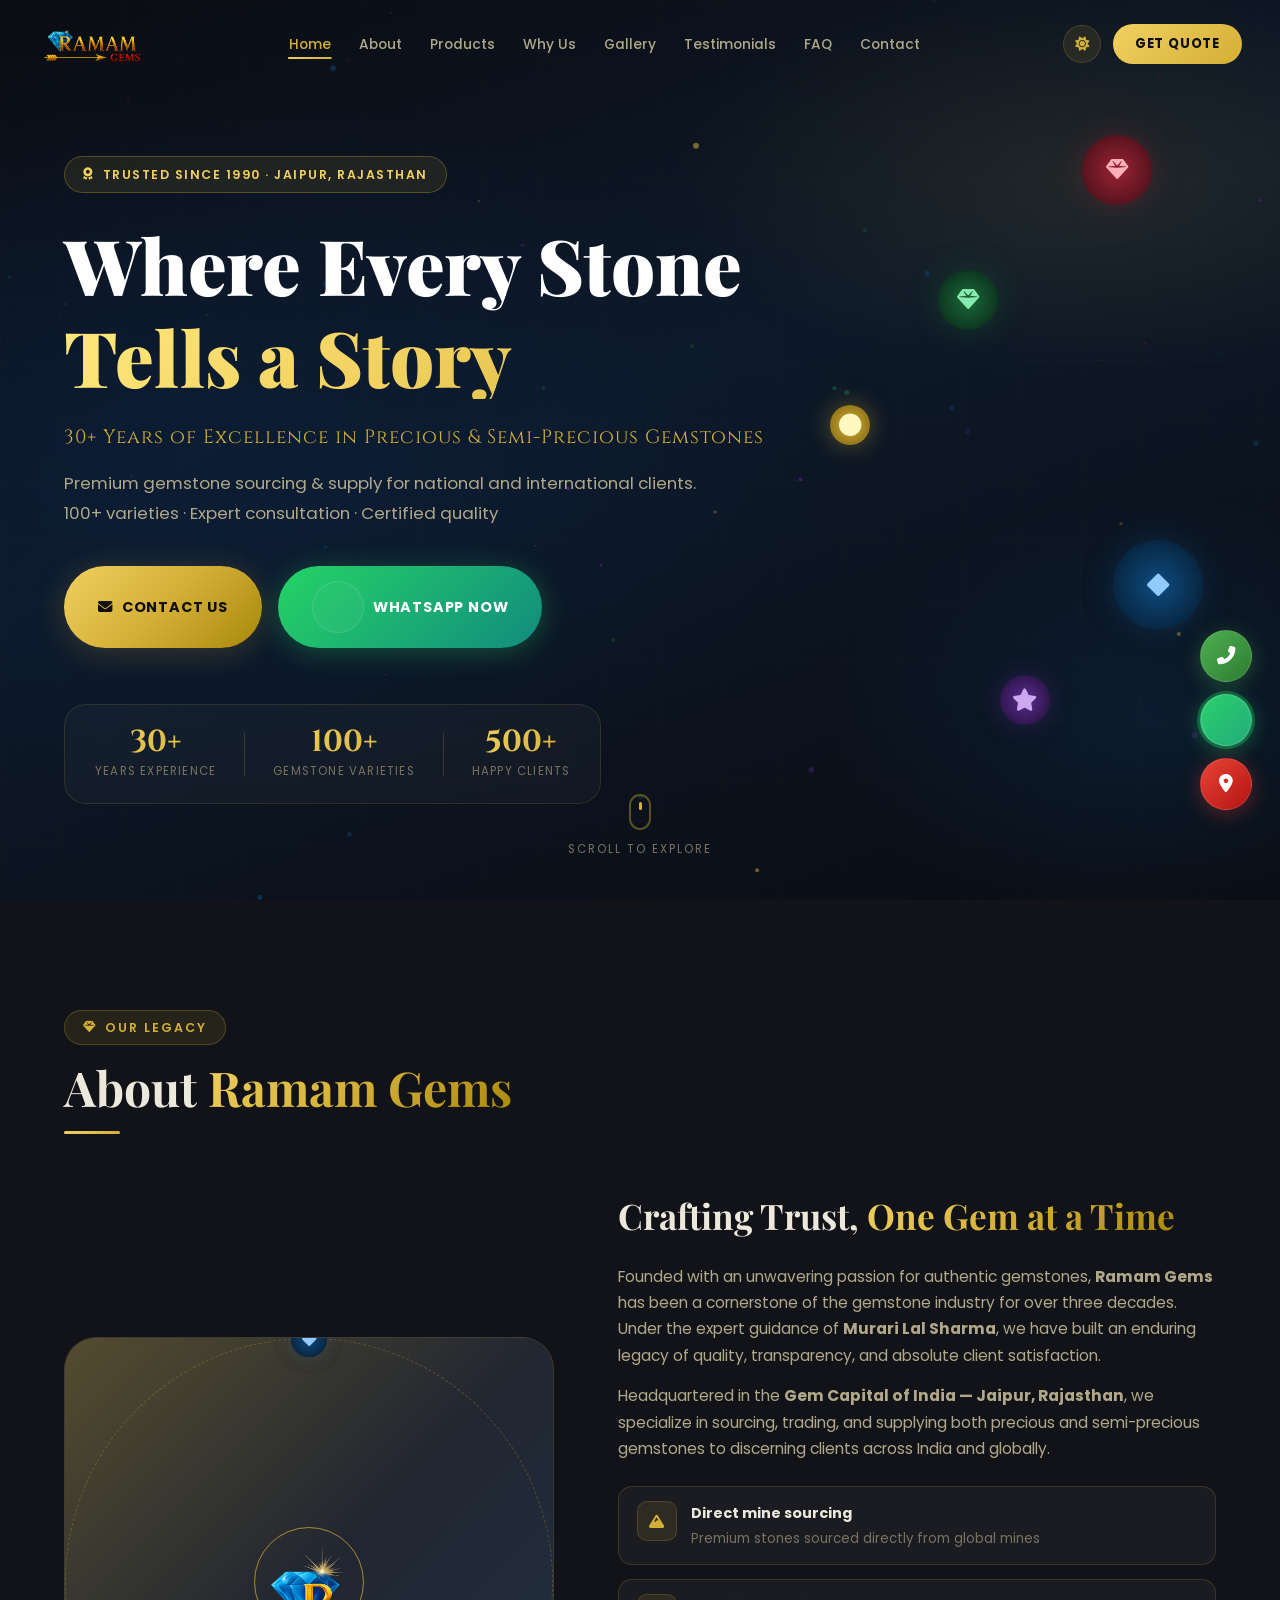
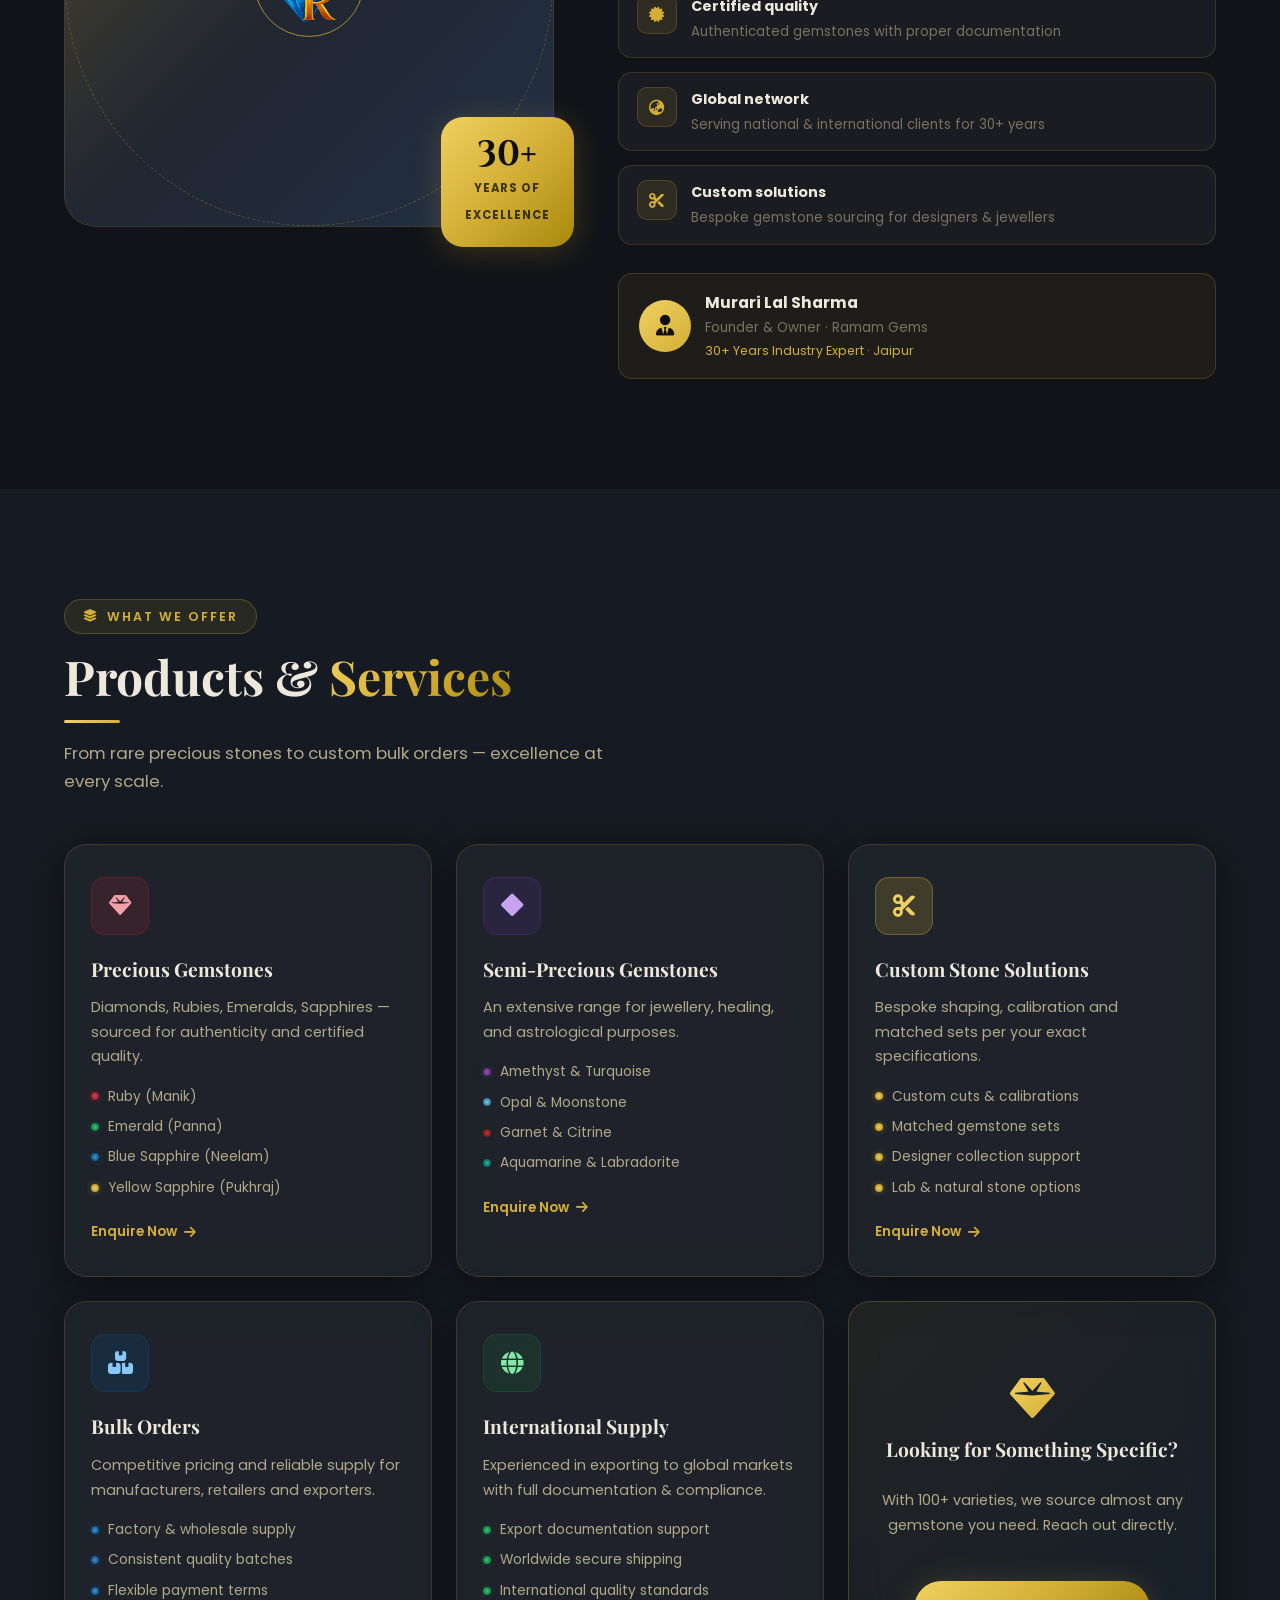
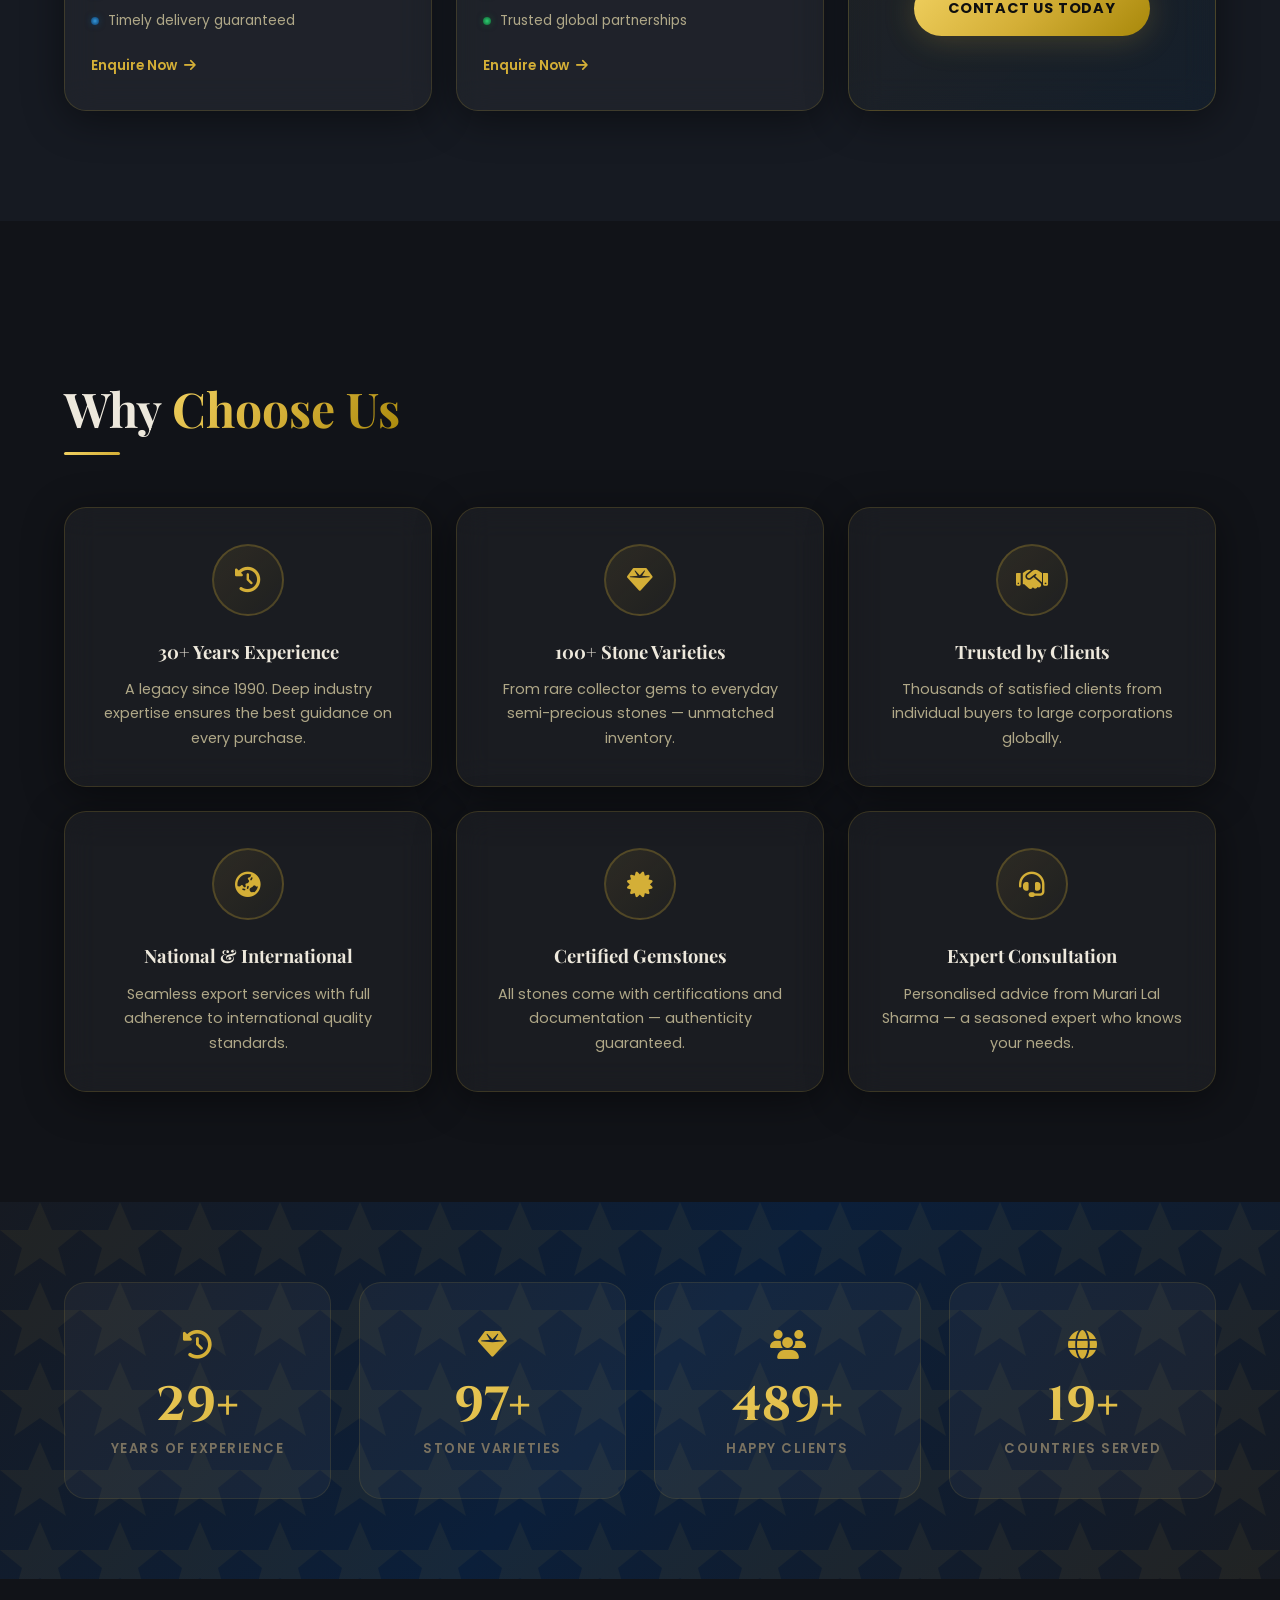
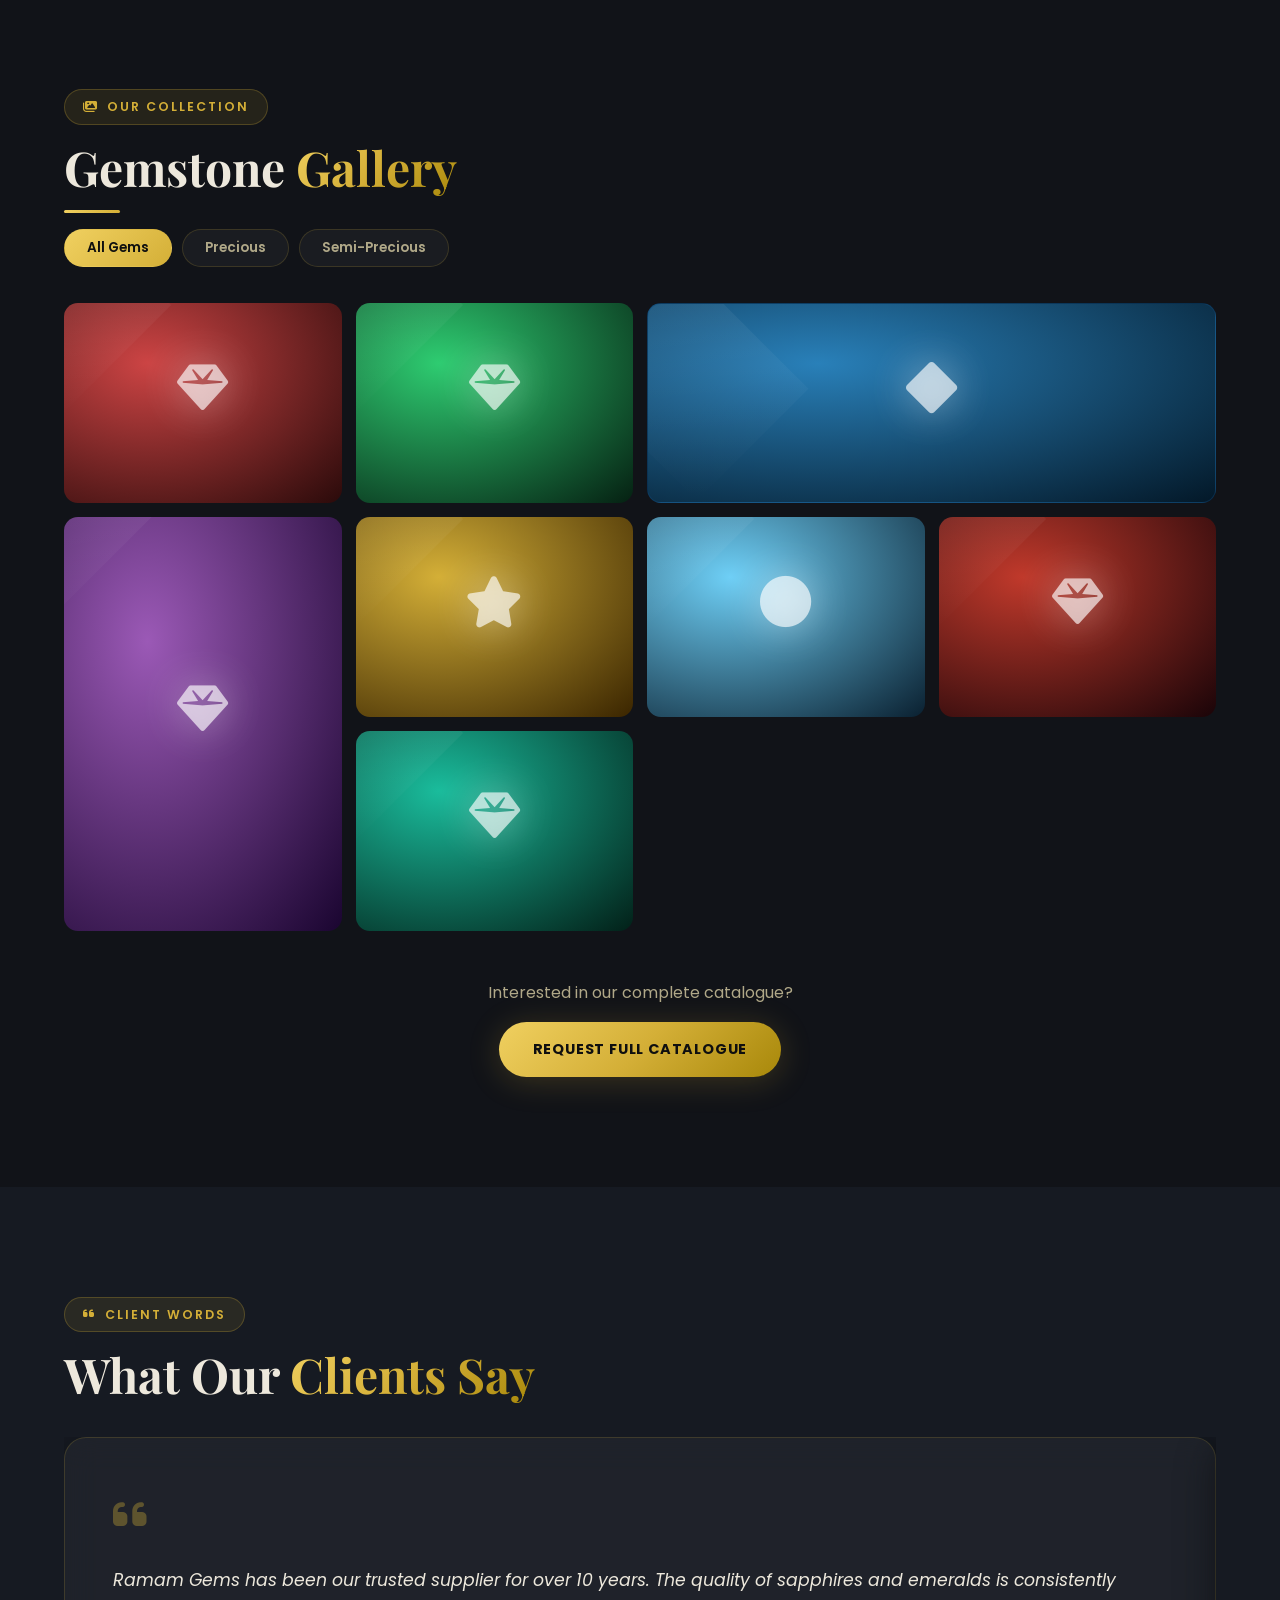
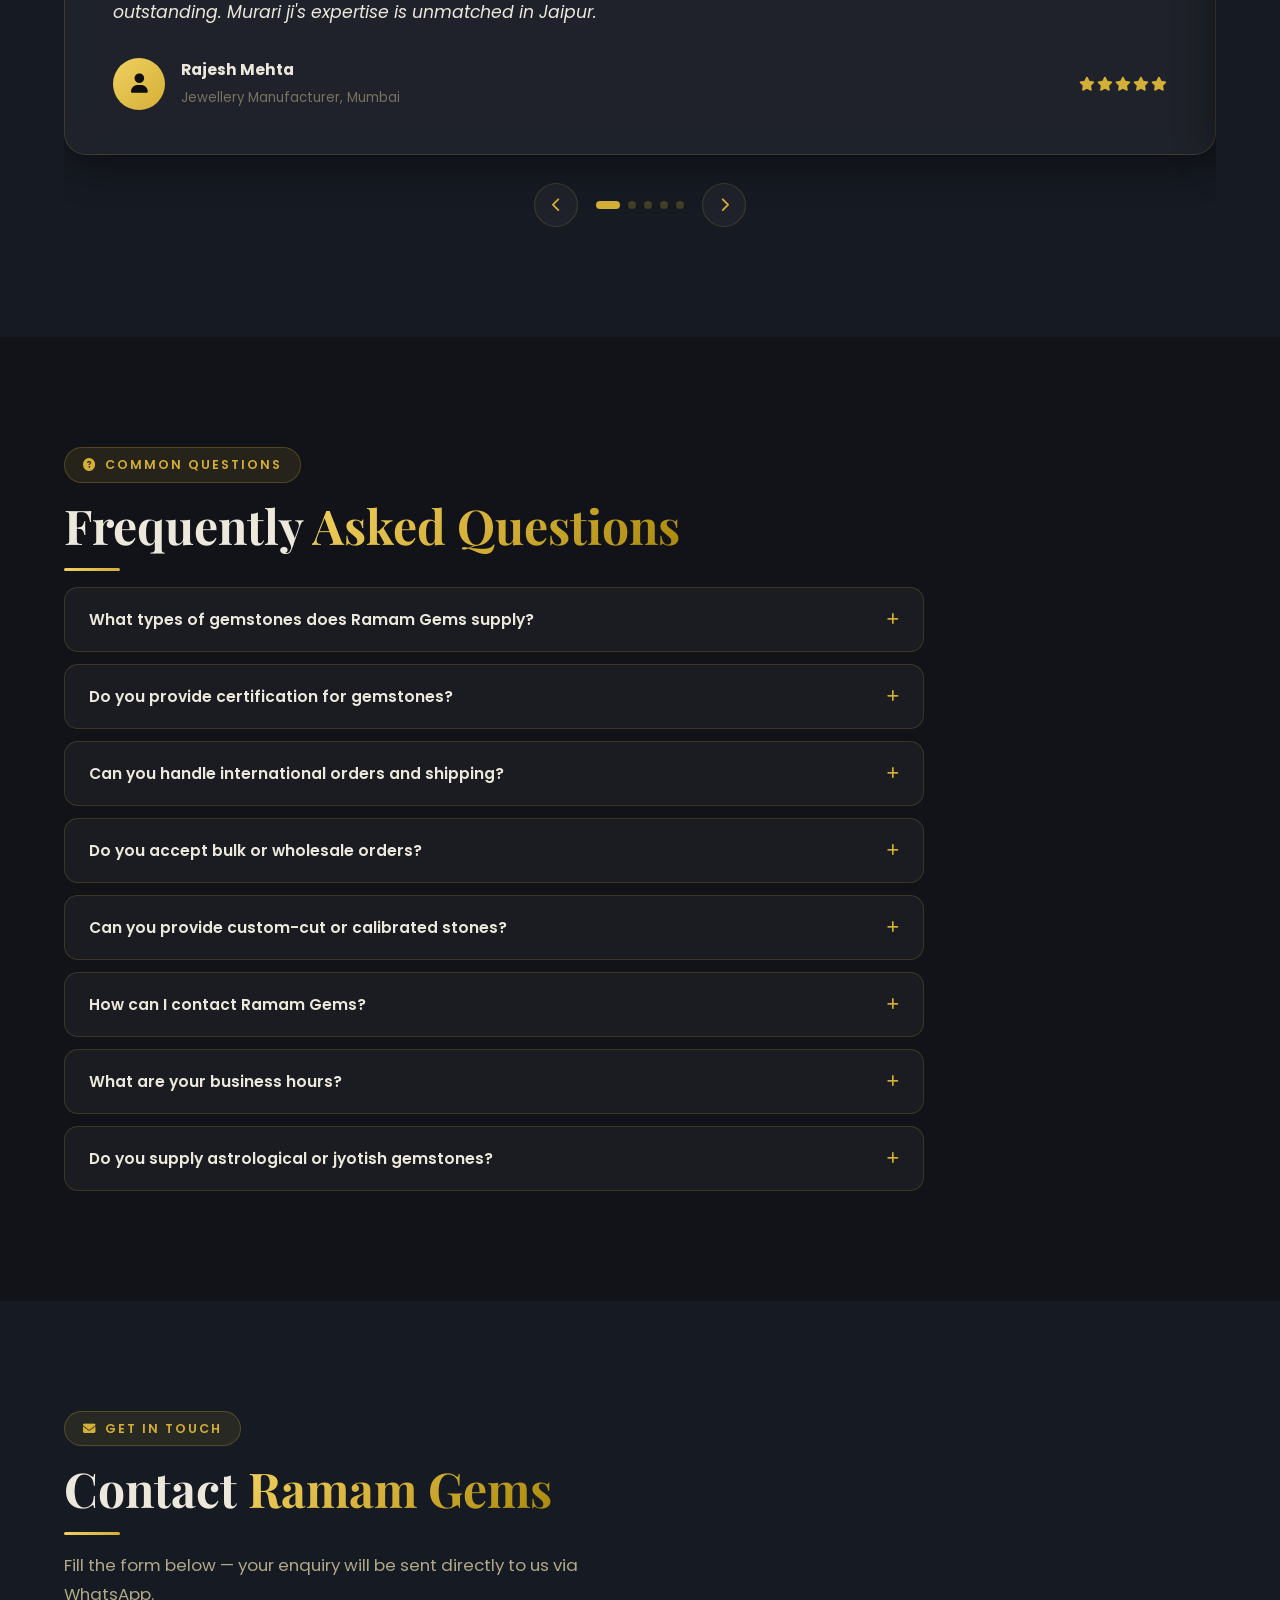
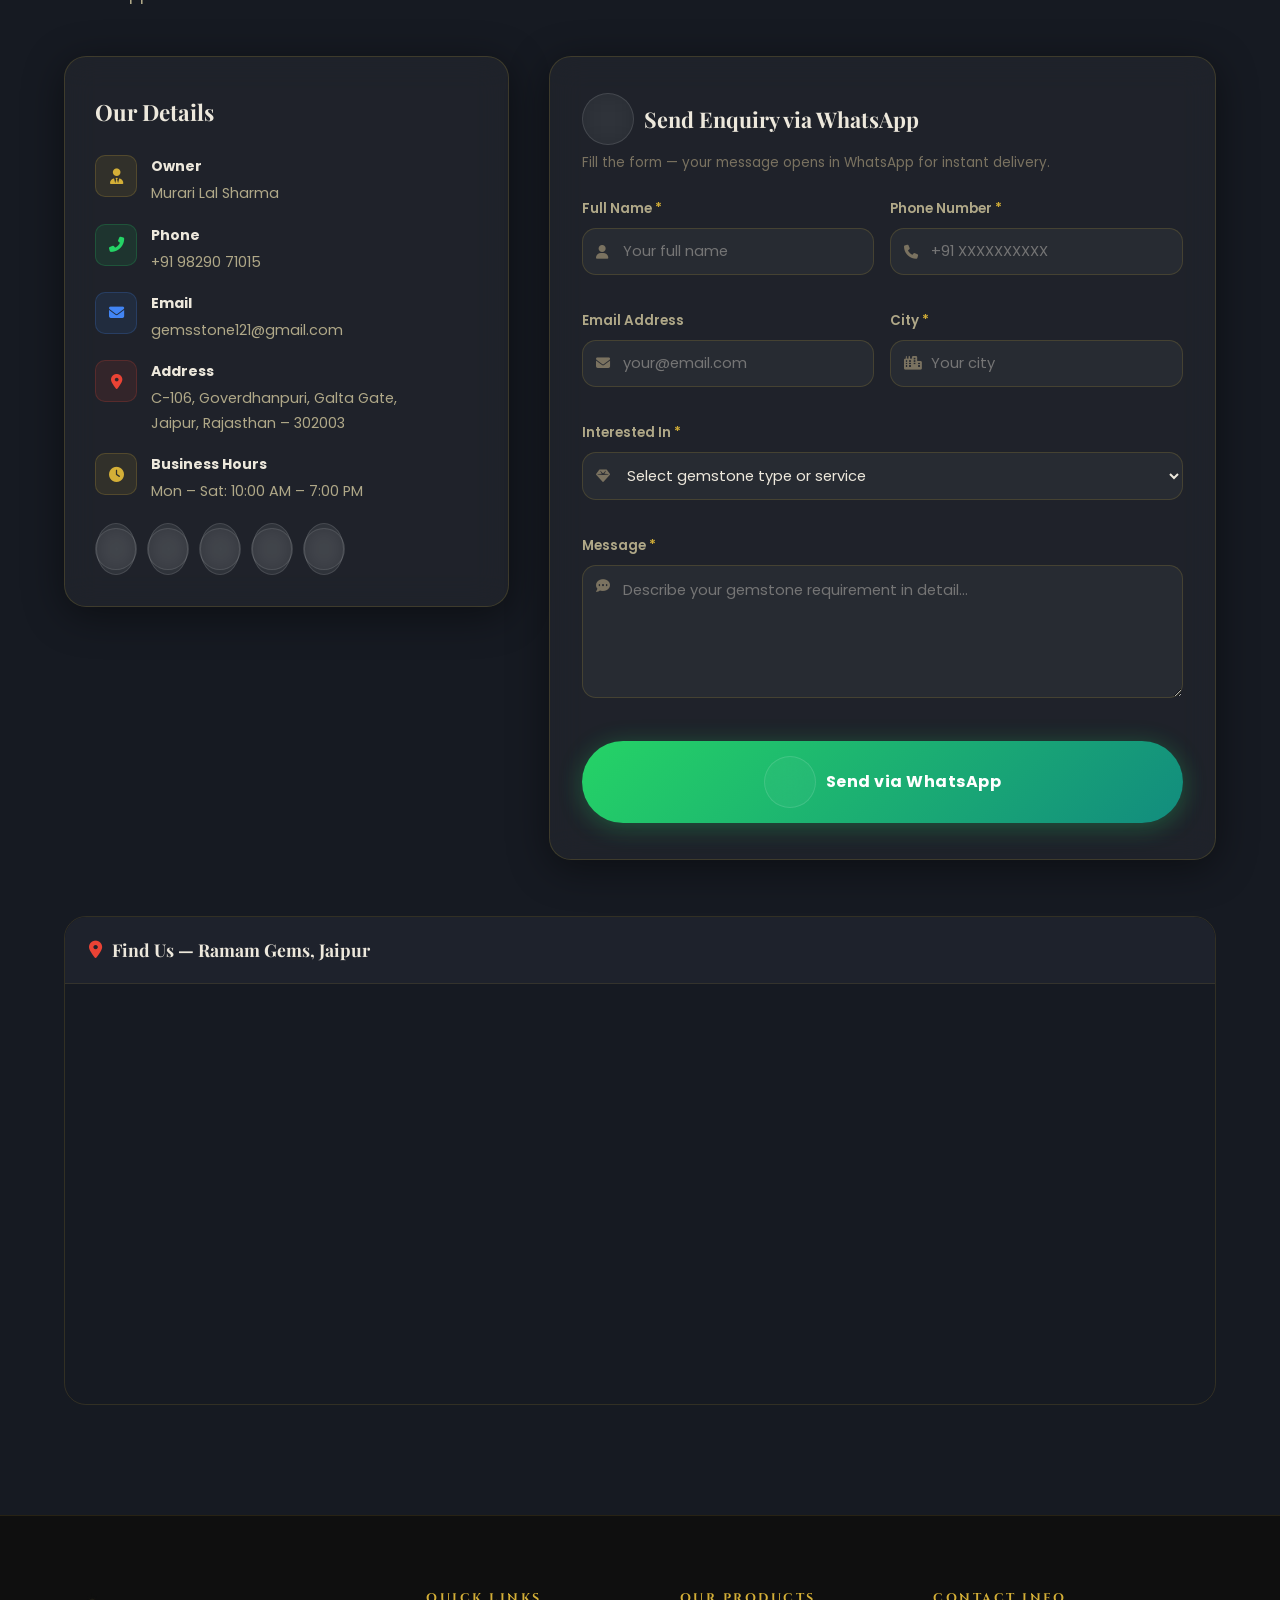
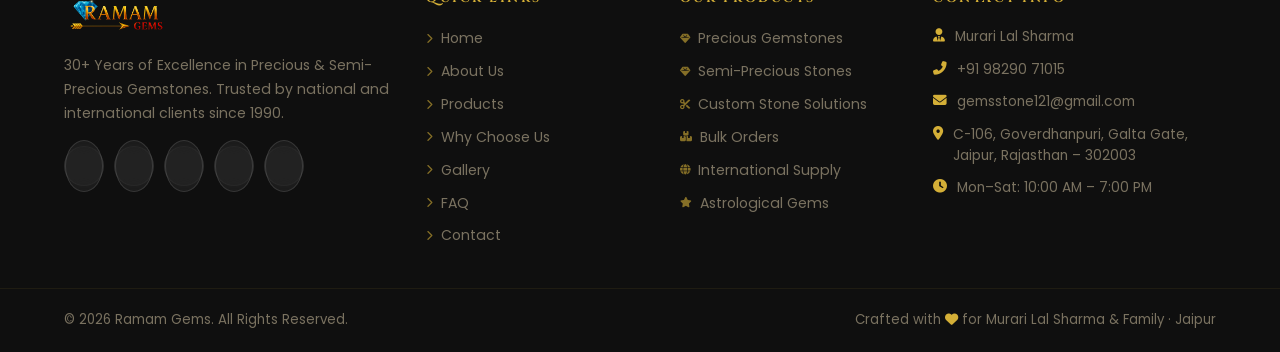
==== commit 9e4ada85: "Add Google site verification meta tag Added Google site verification meta tag for SEO." ====
--- a/index.html
+++ b/index.html
@@ -5,7 +5,8 @@
   <meta charset="UTF-8" />
   <meta name="viewport" content="width=device-width, initial-scale=1.0" />
   <meta http-equiv="X-UA-Compatible" content="IE=edge" />
-
+  <meta name="google-site-verification" content="1w6CQdmjCULocs5JfSXYYFV_M9LBoe-alcnnLwik9hc" />
+  
   <!-- Primary SEO -->
   <title>Ramam Gems | Precious & Semi-Precious Gemstones – Jaipur, Rajasthan</title>
   <meta name="description"
@@ -1116,4 +1117,4 @@
   <script src="js/script.js"></script>
 </body>
 
-</html>+</html>
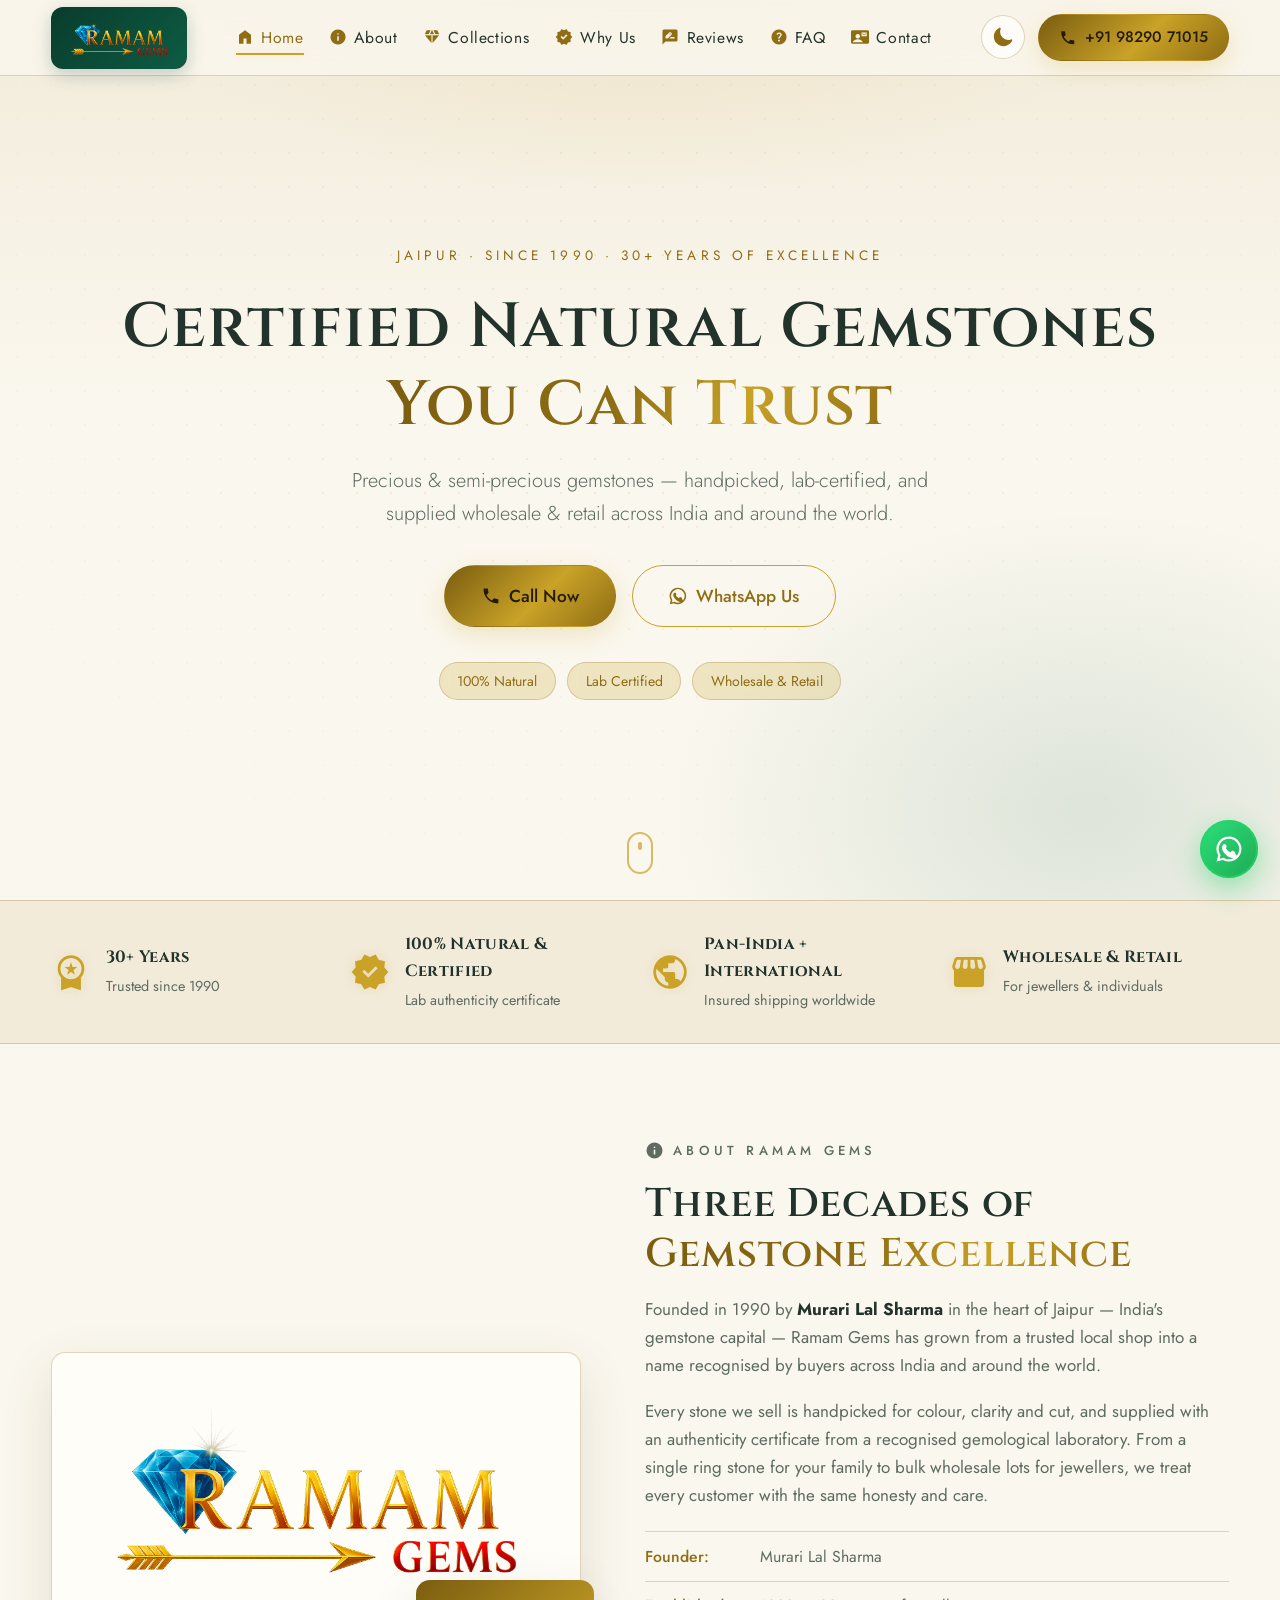
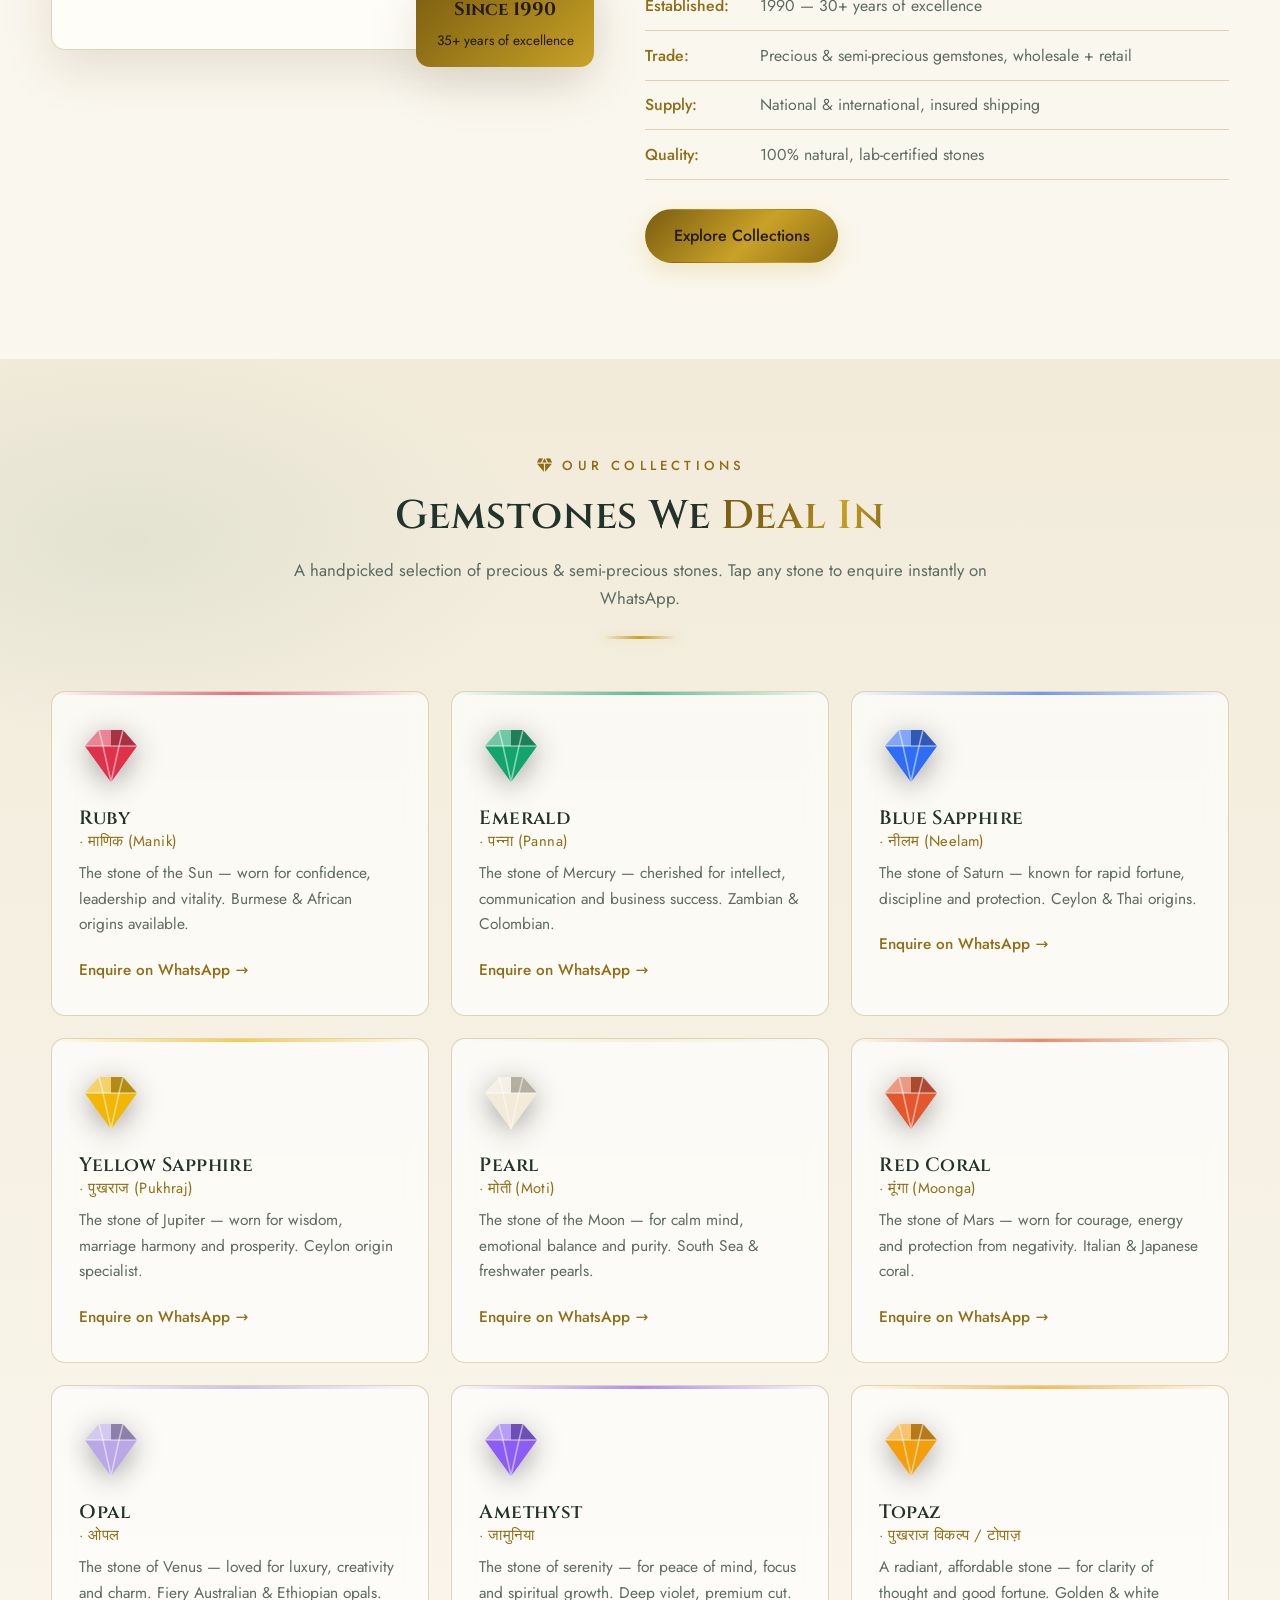
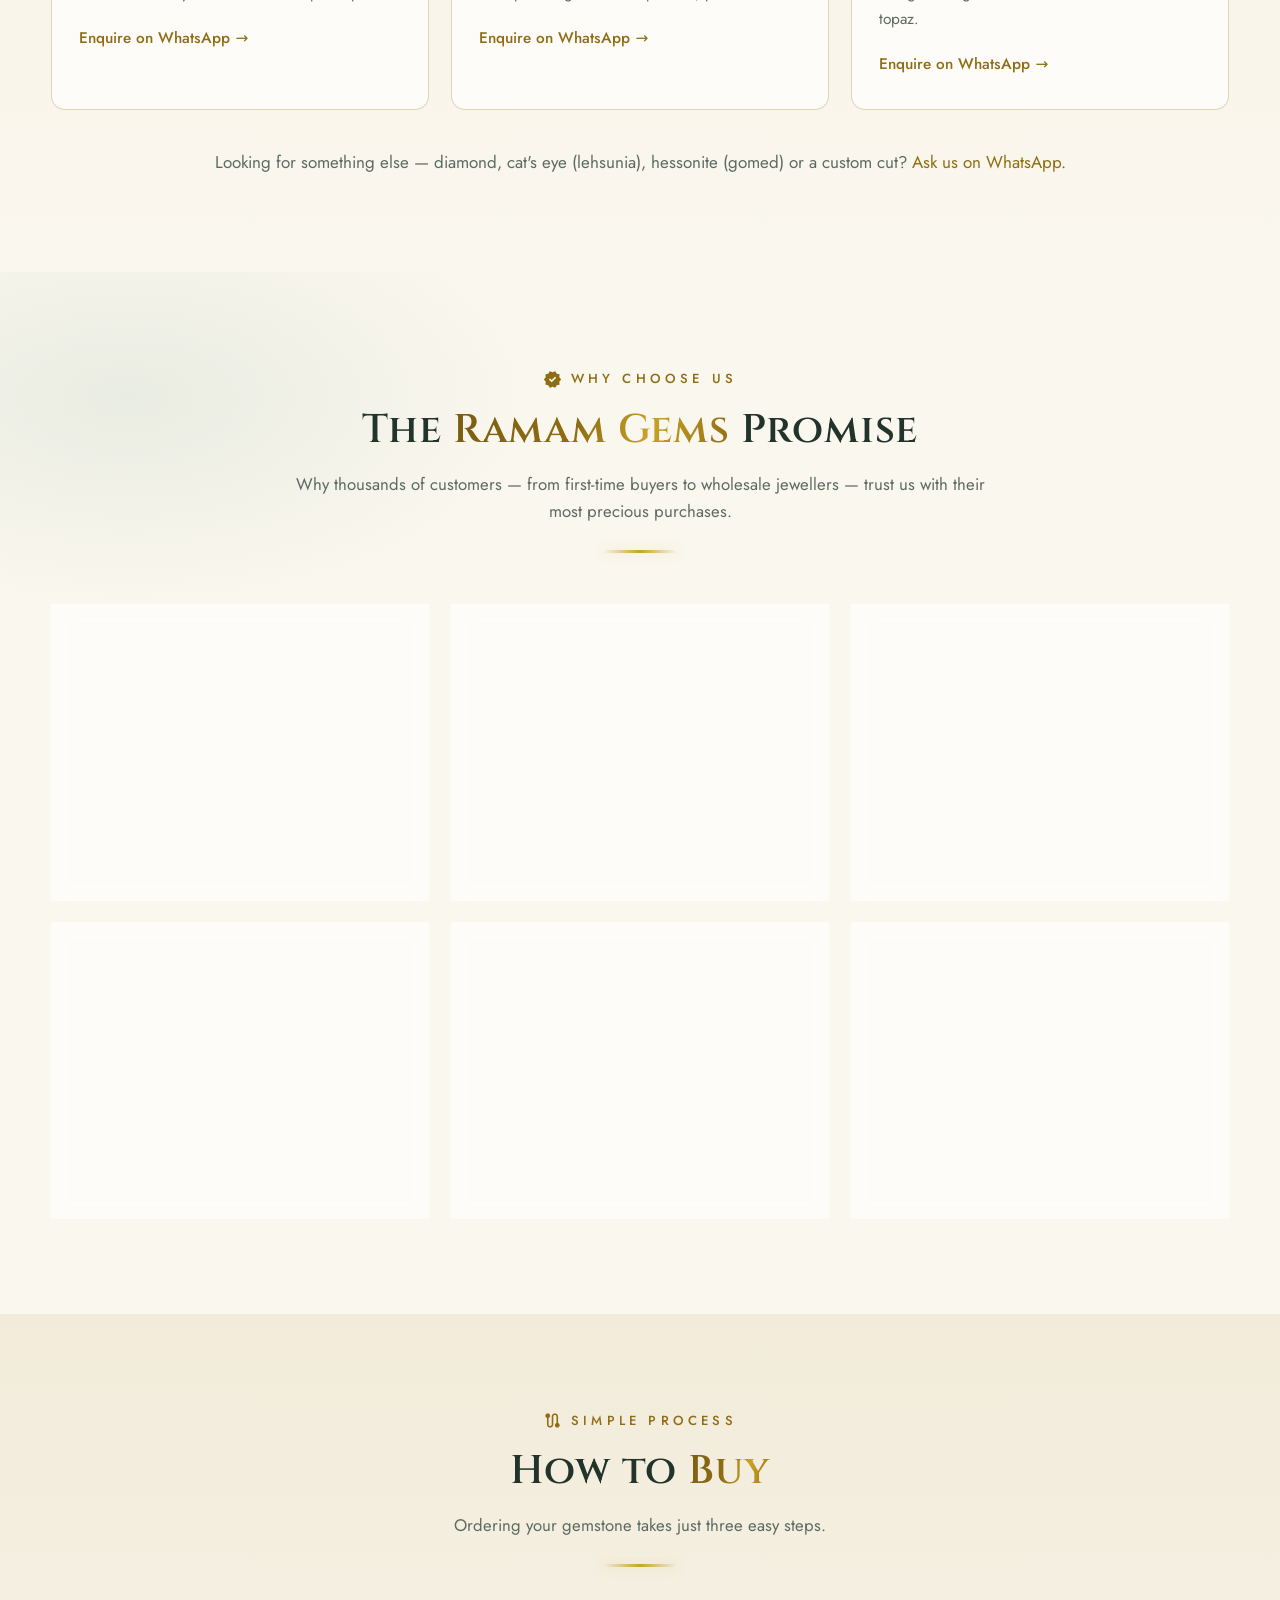
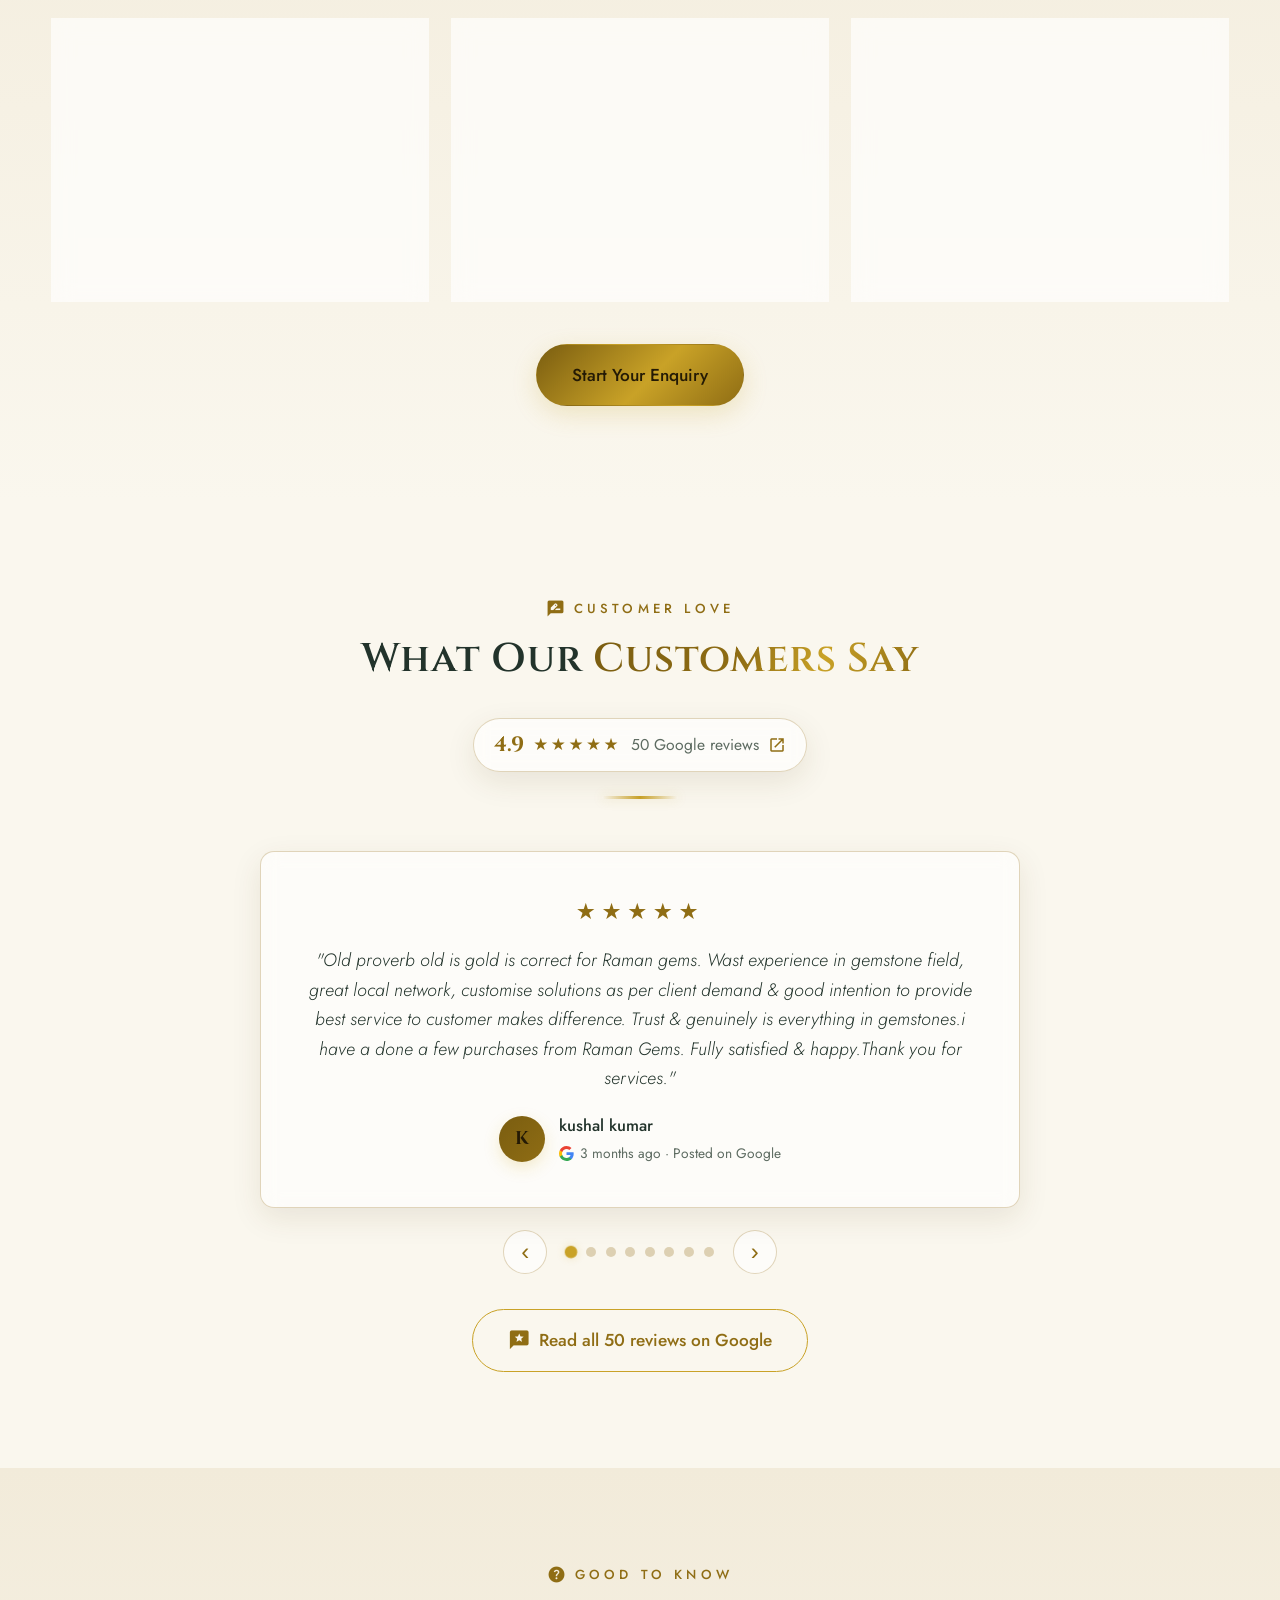
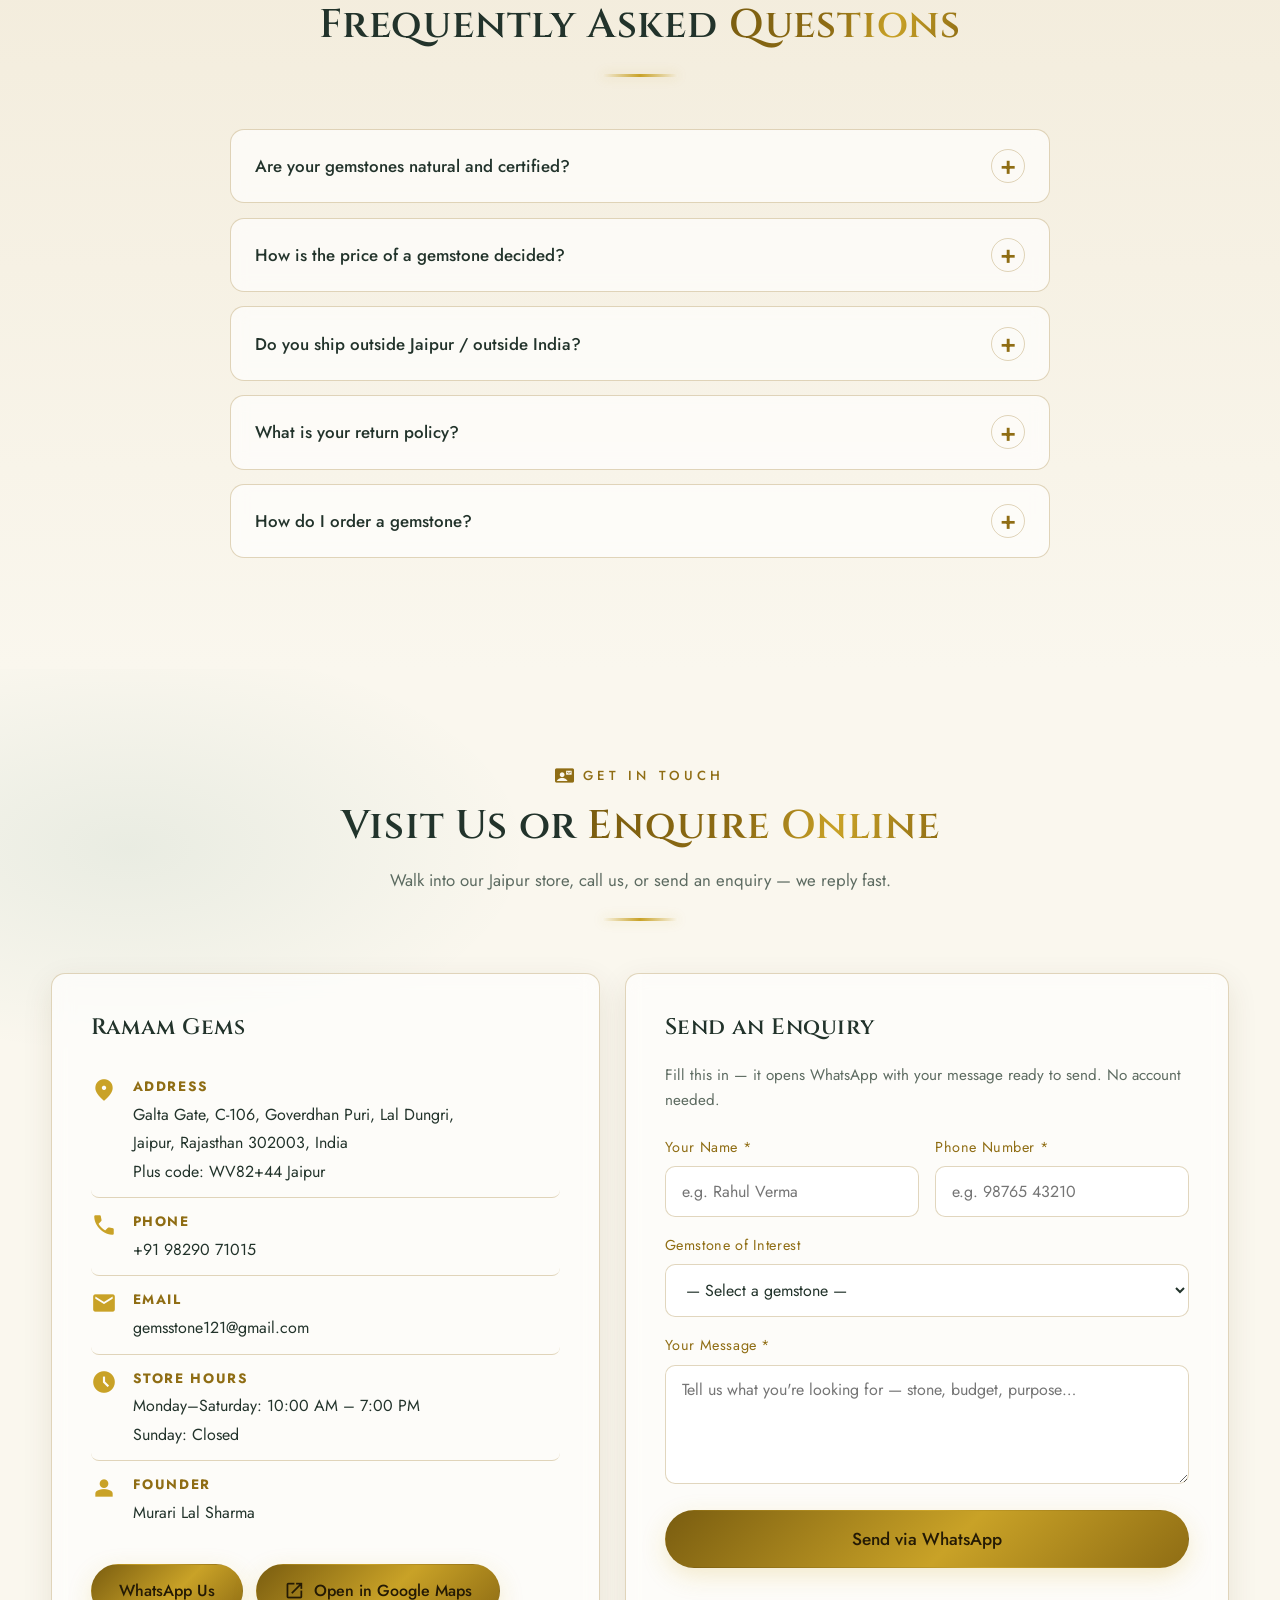
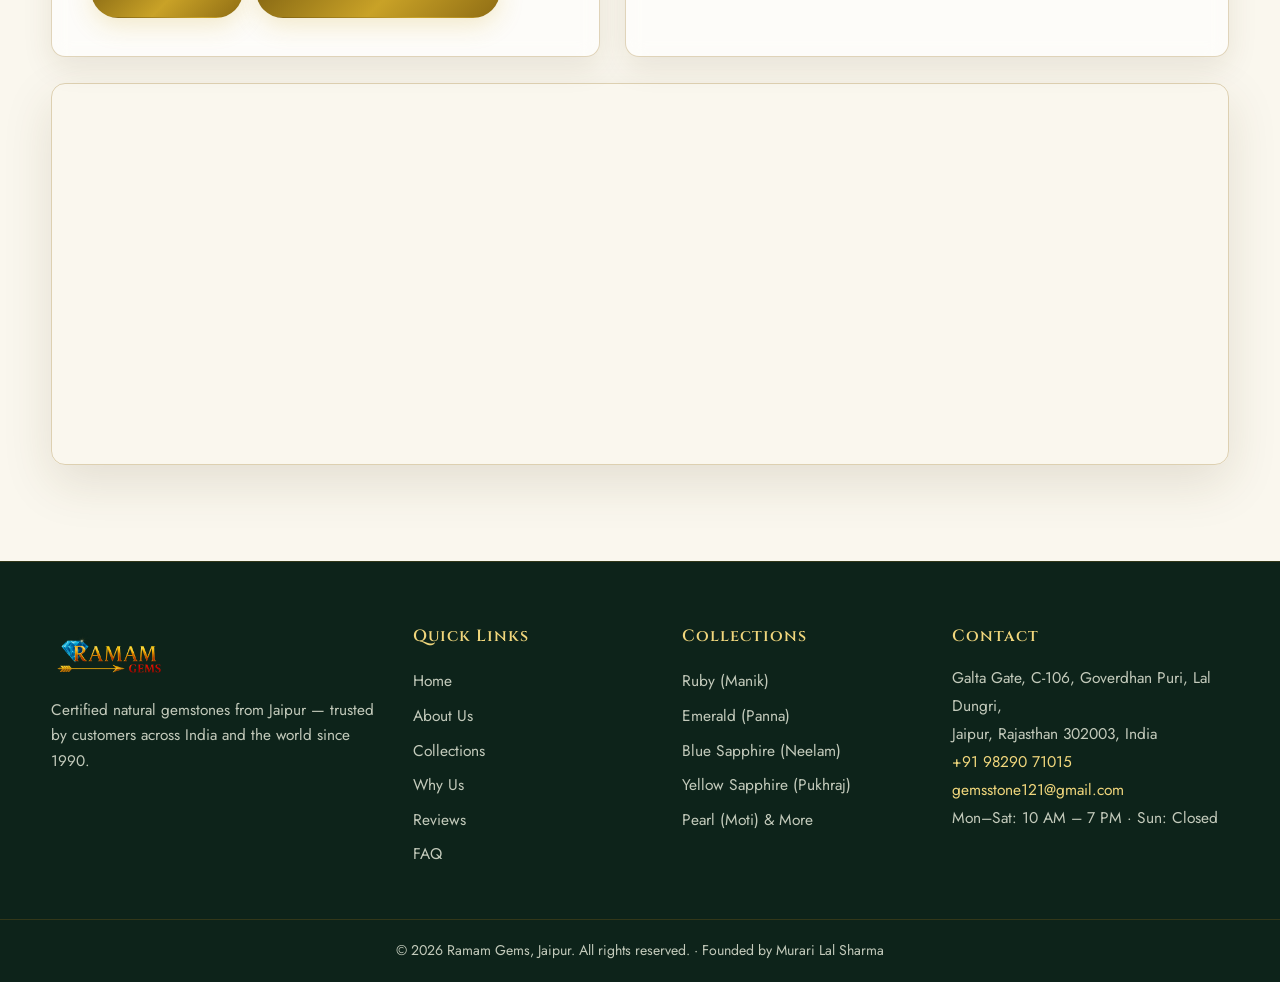
==== commit 8e697b9c: "Redesign: new emerald-and-gold theme, light/dark mode, real Google reviews (4.9★), Google Maps embed" ====
--- a/index.html
+++ b/index.html
@@ -1,1120 +1,725 @@
 <!DOCTYPE html>
-<html lang="en" data-theme="dark">
-
+<html lang="en">
 <head>
-  <meta charset="UTF-8" />
-  <meta name="viewport" content="width=device-width, initial-scale=1.0" />
-  <meta http-equiv="X-UA-Compatible" content="IE=edge" />
-  <meta name="google-site-verification" content="1w6CQdmjCULocs5JfSXYYFV_M9LBoe-alcnnLwik9hc" />
-  
+  <meta charset="UTF-8">
+  <meta name="viewport" content="width=device-width, initial-scale=1.0">
+  <meta http-equiv="X-UA-Compatible" content="IE=edge">
+
   <!-- Primary SEO -->
-  <title>Ramam Gems | Precious & Semi-Precious Gemstones – Jaipur, Rajasthan</title>
-  <meta name="description"
-    content="Ramam Gems – 30+ years of excellence in precious and semi-precious gemstones. Trusted by national and international clients. Based in Jaipur, Rajasthan. Owner: Murari Lal Sharma." />
-  <meta name="keywords"
-    content="gemstones jaipur, precious gemstones, semi-precious stones, ruby emerald sapphire, Ramam Gems, Murari Lal Sharma, gemstone supplier India, gemstone exporter jaipur" />
-  <meta name="author" content="Ramam Gems – Murari Lal Sharma" />
-  <meta name="robots" content="index, follow" />
-  <link rel="canonical" href="https://ramamgems.com/" />
+  <title>Ramam Gems | Certified Natural Gemstones in Jaipur – Ruby, Emerald, Blue Sapphire</title>
+  <meta name="description" content="Ramam Gems, Jaipur — 30+ years of excellence (since 1990) in certified natural precious & semi-precious gemstones. Wholesale & retail, pan-India & international supply. Call +91 98290 71015.">
+  <meta name="keywords" content="gemstones Jaipur, Ramam Gems, ruby Manik, emerald Panna, blue sapphire Neelam, yellow sapphire Pukhraj, pearl Moti, red coral Moonga, certified gemstones India, wholesale gemstones Jaipur, buy gemstone online India">
+  <meta name="author" content="Ramam Gems">
+  <meta name="robots" content="index, follow">
+  <meta name="geo.region" content="IN-RJ">
+  <meta name="geo.placename" content="Jaipur">
+  <meta name="ICBM" content="26.9152789, 75.8503398">
+  <meta name="theme-color" content="#0c0f0d" id="metaThemeColor">
+  <script>
+  /* Set the theme before first paint to avoid a flash of the wrong theme.
+     Saved choice wins; otherwise follow the OS preference. */
+  (function () {
+    try {
+      var t = localStorage.getItem('rg-theme');
+      if (!t) {
+        t = (window.matchMedia && window.matchMedia('(prefers-color-scheme: light)').matches) ? 'light' : 'dark';
+      }
+      document.documentElement.setAttribute('data-theme', t);
+    } catch (e) {
+      document.documentElement.setAttribute('data-theme', 'dark');
+    }
+  })();
+  </script>
+  <meta name="google-site-verification" content="1w6CQdmjCULocs5JfSXYYFV_M9LBoe-alcnnLwik9hc">
+  <link rel="canonical" href="https://ramamgems.com/">
 
   <!-- Open Graph -->
-  <meta property="og:type" content="website" />
-  <meta property="og:site_name" content="Ramam Gems" />
-  <meta property="og:title" content="Ramam Gems | Premium Gemstone Supplier – Jaipur" />
-  <meta property="og:description"
-    content="30+ Years of Excellence in Precious & Semi-Precious Gemstones. National & International Supply." />
-  <meta property="og:image" content="images/logo.png" />
-  <meta property="og:url" content="https://ramamgems.com/" />
+  <meta property="og:type" content="website">
+  <meta property="og:site_name" content="Ramam Gems">
+  <meta property="og:title" content="Ramam Gems | Certified Natural Gemstones in Jaipur">
+  <meta property="og:description" content="30+ years of trust in precious & semi-precious gemstones. Certified natural stones, wholesale & retail, shipped across India and worldwide.">
+  <meta property="og:url" content="https://ramamgems.com/">
+  <meta property="og:image" content="https://ramamgems.com/images/logo.png">
+  <meta property="og:image:alt" content="Ramam Gems logo — certified natural gemstones, Jaipur">
+  <meta property="og:locale" content="en_IN">
 
   <!-- Twitter Card -->
-  <meta name="twitter:card" content="summary_large_image" />
-  <meta name="twitter:title" content="Ramam Gems | Premium Gemstones Jaipur" />
-  <meta name="twitter:description" content="30+ Years of Excellence. Precious & Semi-Precious Gemstones." />
-  <meta name="twitter:image" content="images/logo.png" />
+  <meta name="twitter:card" content="summary_large_image">
+  <meta name="twitter:title" content="Ramam Gems | Certified Natural Gemstones in Jaipur">
+  <meta name="twitter:description" content="30+ years of excellence in natural gemstones. Wholesale & retail, pan-India & international supply.">
+  <meta name="twitter:image" content="https://ramamgems.com/images/logo.png">
+  <meta name="twitter:image:alt" content="Ramam Gems logo — certified natural gemstones, Jaipur">
 
   <!-- Favicon -->
-  <link rel="icon" type="image/png" href="favicon/favicon.png" />
-  <link rel="apple-touch-icon" href="favicon/favicon.png" />
+  <link rel="icon" type="image/png" href="favicon/favicon.png">
+  <link rel="apple-touch-icon" href="favicon/favicon.png">
 
   <!-- Fonts -->
-  <link rel="preconnect" href="https://fonts.googleapis.com" />
-  <link rel="preconnect" href="https://fonts.gstatic.com" crossorigin />
-  <link
-    href="https://fonts.googleapis.com/css2?family=Cinzel:wght@400;600;700;900&family=Playfair+Display:ital,wght@0,400;0,600;0,700;0,900;1,400;1,600&family=Poppins:wght@300;400;500;600;700&display=swap"
-    rel="stylesheet" />
-
-  <!-- Font Awesome -->
-  <link rel="stylesheet" href="https://cdnjs.cloudflare.com/ajax/libs/font-awesome/6.5.1/css/all.min.css" />
-
-  <!-- Stylesheet -->
-  <link rel="stylesheet" href="css/style.css" />
-
-  <!-- Schema Markup -->
+  <link rel="preconnect" href="https://fonts.googleapis.com">
+  <link rel="preconnect" href="https://fonts.gstatic.com" crossorigin>
+  <link href="https://fonts.googleapis.com/css2?family=Cinzel:wght@500;600;700&family=Jost:ital,wght@0,300;0,400;0,500;0,600;1,400&display=swap" rel="stylesheet">
+
+  <!-- Google Material Symbols (icons) -->
+  <link href="https://fonts.googleapis.com/css2?family=Material+Symbols+Outlined:opsz,wght,FILL,GRAD@20..48,400,0..1,0&display=swap" rel="stylesheet">
+
+  <link rel="stylesheet" href="css/style.css">
+
+  <!-- Structured data: JewelryStore -->
   <script type="application/ld+json">
   {
     "@context": "https://schema.org",
-    "@type": "LocalBusiness",
+    "@type": "JewelryStore",
     "name": "Ramam Gems",
-    "description": "Premium precious and semi-precious gemstone supplier with 30+ years of experience.",
-    "url": "https://ramamgems.com",
-    "telephone": "+919829071015",
+    "url": "https://ramamgems.com/",
+    "image": "https://ramamgems.com/images/logo.png",
+    "logo": "https://ramamgems.com/images/logo.png",
+    "description": "30+ years of excellence in certified natural precious & semi-precious gemstones. Wholesale and retail, national & international supply.",
+    "foundingDate": "1990",
+    "founder": { "@type": "Person", "name": "Murari Lal Sharma" },
+    "telephone": "+91 98290 71015",
     "email": "gemsstone121@gmail.com",
-    "founder": { "@type": "Person", "name": "Murari Lal Sharma" },
+    "priceRange": "₹₹₹",
     "address": {
       "@type": "PostalAddress",
-      "streetAddress": "C-106, Goverdhanpuri, Galta Gate",
+      "streetAddress": "Galta Gate, C-106, Goverdhan Puri, Lal Dungri",
       "addressLocality": "Jaipur",
       "addressRegion": "Rajasthan",
       "postalCode": "302003",
       "addressCountry": "IN"
     },
-    "geo": { "@type": "GeoCoordinates", "latitude": 26.9153, "longitude": 75.8477 },
-    "openingHours": "Mo-Sa 10:00-19:00",
-    "priceRange": "$$"
+    "geo": { "@type": "GeoCoordinates", "latitude": 26.9152789, "longitude": 75.8503398 },
+    "hasMap": "https://maps.app.goo.gl/Aqdi2xSj35Jm8Q6TA",
+    "aggregateRating": {
+      "@type": "AggregateRating",
+      "ratingValue": "4.9",
+      "reviewCount": "50"
+    },
+    "review": [
+      {
+        "@type": "Review",
+        "author": { "@type": "Person", "name": "kushal kumar" },
+        "datePublished": "3 months ago",
+        "reviewRating": { "@type": "Rating", "ratingValue": "5", "bestRating": "5" },
+        "reviewBody": "Old proverb old is gold is correct for Raman gems. Wast experience in gemstone field, great local network, customise solutions as per client demand & good intention to provide best service to customer makes difference. Trust & genuinely is everything in gemstones.i have a done a few purchases from Raman Gems. Fully satisfied & happy.Thank you for services."
+      },
+      {
+        "@type": "Review",
+        "author": { "@type": "Person", "name": "B K" },
+        "datePublished": "4 months ago",
+        "reviewRating": { "@type": "Rating", "ratingValue": "5", "bestRating": "5" },
+        "reviewBody": "I was surprised to know the owner Mr.Murari has in depth 35 + year of experience in 40+ types cut gemstone ,canochoons & beads own manufacturing cutting polishing unit. Supplying even local traders. Genuine person with wast knowledge hence guenine products with lowest price. Pleasure to do business with Mr Murari. Thanks a lot."
+      },
+      {
+        "@type": "Review",
+        "author": { "@type": "Person", "name": "Amit Singh" },
+        "datePublished": "4 months ago",
+        "reviewRating": { "@type": "Rating", "ratingValue": "5", "bestRating": "5" },
+        "reviewBody": "I got a customized mala made from Raman Gems based on my birth chart. The quality of the stones was excellent, and I personally experienced positive results after wearing it. I also checked the mala through a few traditional local methods, and the stones appeared to be genuine."
+      },
+      {
+        "@type": "Review",
+        "author": { "@type": "Person", "name": "Madan Garg" },
+        "datePublished": "4 months ago",
+        "reviewRating": { "@type": "Rating", "ratingValue": "5", "bestRating": "5" },
+        "reviewBody": "I always feels very satisfied after purchsing Gem stones from your shop. You are a genuine supplier and always supercedes my expectations"
+      },
+      {
+        "@type": "Review",
+        "author": { "@type": "Person", "name": "STONE WORLD" },
+        "datePublished": "4 months ago",
+        "reviewRating": { "@type": "Rating", "ratingValue": "5", "bestRating": "5" },
+        "reviewBody": "At Raman Gems we are so satisfied by their quality, service and reasonable rates,I highly recommend you to visit this place"
+      },
+      {
+        "@type": "Review",
+        "author": { "@type": "Person", "name": "alok rara" },
+        "datePublished": "3 months ago",
+        "reviewRating": { "@type": "Rating", "ratingValue": "5", "bestRating": "5" },
+        "reviewBody": "Good quality, very reasonable price, all stone available in m/s Raman James"
+      },
+      {
+        "@type": "Review",
+        "author": { "@type": "Person", "name": "Sanjay Shah" },
+        "datePublished": "4 months ago",
+        "reviewRating": { "@type": "Rating", "ratingValue": "5", "bestRating": "5" },
+        "reviewBody": "Superv collection in various type of gem stones., Also very good behavior of owner."
+      },
+      {
+        "@type": "Review",
+        "author": { "@type": "Person", "name": "Narendra Singh gaur" },
+        "datePublished": "4 months ago",
+        "reviewRating": { "@type": "Rating", "ratingValue": "4", "bestRating": "5" },
+        "reviewBody": "Nice collection,good quality, genuine price .trusted house with one stop service"
+      }
+    ],
+    "openingHoursSpecification": [{
+      "@type": "OpeningHoursSpecification",
+      "dayOfWeek": ["Monday","Tuesday","Wednesday","Thursday","Friday","Saturday"],
+      "opens": "10:00",
+      "closes": "19:00"
+    }]
+  }
+  </script>
+  <!-- Structured data: FAQ -->
+  <script type="application/ld+json">
+  {
+    "@context": "https://schema.org",
+    "@type": "FAQPage",
+    "mainEntity": [
+      {
+        "@type": "Question",
+        "name": "Are your gemstones natural and certified?",
+        "acceptedAnswer": { "@type": "Answer", "text": "Yes. Every gemstone sold by Ramam Gems is 100% natural and comes with an authenticity certificate from a recognised gemological laboratory." }
+      },
+      {
+        "@type": "Question",
+        "name": "How is the price of a gemstone decided?",
+        "acceptedAnswer": { "@type": "Answer", "text": "Price depends on the stone's origin, colour, clarity, cut and carat weight. Share your budget on WhatsApp or call us and we will show you certified options that fit it." }
+      },
+      {
+        "@type": "Question",
+        "name": "Do you ship outside Jaipur / outside India?",
+        "acceptedAnswer": { "@type": "Answer", "text": "Yes. We ship insured parcels across India and internationally. Delivery time is typically 2–5 days within India and 5–10 days internationally." }
+      },
+      {
+        "@type": "Question",
+        "name": "What is your return policy?",
+        "acceptedAnswer": { "@type": "Answer", "text": "If the stone delivered does not match the certified specifications shared before purchase, we offer a full refund or replacement within 7 days of delivery." }
+      },
+      {
+        "@type": "Question",
+        "name": "How do I order a gemstone?",
+        "acceptedAnswer": { "@type": "Answer", "text": "Message us on WhatsApp or call +91 98290 71015 with the stone you want and your budget. We share photos, videos and certificates; you confirm, pay securely, and we ship the stone to you." }
+      }
+    ]
   }
   </script>
 </head>
 
-<body class="loading">
-
-  <!-- ═══════════════════════════════════════
-     SCROLL PROGRESS BAR
-═══════════════════════════════════════ -->
-  <div id="scrollProgress" class="scroll-progress" role="progressbar" aria-label="Page scroll progress"></div>
-
-  <!-- ═══════════════════════════════════════
-     LOADER
-═══════════════════════════════════════ -->
-  <div id="pageLoader" class="page-loader">
-    <div class="loader-content">
-      <div class="loader-gem">
-        <img src="favicon/favicon.png" alt="Ramam Gems" class="loader-logo-img" />
-        <div class="loader-rings">
-          <div class="loader-ring ring-1"></div>
-          <div class="loader-ring ring-2"></div>
-          <div class="loader-ring ring-3"></div>
-        </div>
-      </div>
-      <div class="loader-brand">
-        <span class="loader-brand-text">RAMAM GEMS</span>
-        <span class="loader-tagline-text">Excellence Since 1990</span>
-      </div>
-      <div class="loader-progress-bar">
-        <div class="loader-progress-fill" id="loaderFill"></div>
+<body>
+
+  <!-- ============ HEADER ============ -->
+  <header class="site-header" id="siteHeader">
+    <div class="container header-inner">
+      <a href="#home" class="brand" aria-label="Ramam Gems — home">
+        <img src="images/logo.png" alt="Ramam Gems — certified natural gemstones in Jaipur" class="brand-logo" width="1536" height="741">
+      </a>
+      <nav class="main-nav" id="mainNav" aria-label="Primary navigation">
+        <a href="#home" class="nav-link active"><span class="material-symbols-outlined nav-ico" aria-hidden="true">home</span>Home</a>
+        <a href="#about" class="nav-link"><span class="material-symbols-outlined nav-ico" aria-hidden="true">info</span>About</a>
+        <a href="#collections" class="nav-link"><span class="material-symbols-outlined nav-ico" aria-hidden="true">diamond</span>Collections</a>
+        <a href="#why-us" class="nav-link"><span class="material-symbols-outlined nav-ico" aria-hidden="true">verified</span>Why Us</a>
+        <a href="#testimonials" class="nav-link"><span class="material-symbols-outlined nav-ico" aria-hidden="true">rate_review</span>Reviews</a>
+        <a href="#faq" class="nav-link"><span class="material-symbols-outlined nav-ico" aria-hidden="true">help</span>FAQ</a>
+        <a href="#contact" class="nav-link"><span class="material-symbols-outlined nav-ico" aria-hidden="true">contact_mail</span>Contact</a>
+      </nav>
+      <div class="header-actions">
+        <button class="theme-toggle" id="themeToggle" aria-label="Switch to light theme" aria-pressed="false" title="Toggle light / dark theme">
+          <svg class="icon-moon" viewBox="0 0 24 24" aria-hidden="true"><path d="M20.6 14.6A8.8 8.8 0 0 1 9.4 3.4a1 1 0 0 0-1.2-1.5A10.5 10.5 0 1 0 22.1 15.8a1 1 0 0 0-1.5-1.2z"/></svg>
+          <svg class="icon-sun" viewBox="0 0 24 24" aria-hidden="true"><path d="M12 17a5 5 0 1 0 0-10 5 5 0 0 0 0 10zm0-14a1 1 0 0 1 1 1v2a1 1 0 1 1-2 0V4a1 1 0 0 1 1-1zm0 16a1 1 0 0 1 1 1v2a1 1 0 1 1-2 0v-2a1 1 0 0 1 1-1zM4.2 5.6A1 1 0 0 1 5.6 4.2l1.4 1.4a1 1 0 1 1-1.4 1.4L4.2 5.6zm12.8 12.8a1 1 0 0 1 1.4-1.4l1.4 1.4a1 1 0 1 1-1.4 1.4L17 18.4zM2 12a1 1 0 0 1 1-1h2a1 1 0 1 1 0 2H3a1 1 0 0 1-1-1zm18 0a1 1 0 0 1 1-1h2a1 1 0 1 1 0 2h-2a1 1 0 0 1-1-1zM5.6 19.8a1 1 0 0 1 0-1.4l1.4-1.4a1 1 0 1 1 1.4 1.4L7 19.8a1 1 0 0 1-1.4 0zm12.8-12.8a1 1 0 0 1 0-1.4l1.4-1.4a1 1 0 1 1 1.4 1.4L19.8 7a1 1 0 0 1-1.4 0z"/></svg>
+        </button>
+        <a href="tel:+919829071015" class="btn btn-gold btn-call">
+          <svg viewBox="0 0 24 24" aria-hidden="true"><path d="M6.6 10.8c1.4 2.8 3.8 5.1 6.6 6.6l2.2-2.2c.3-.3.7-.4 1-.2 1.1.4 2.3.6 3.6.6.6 0 1 .4 1 1V20c0 .6-.4 1-1 1C10.6 21 3 13.4 3 4c0-.6.4-1 1-1h3.5c.6 0 1 .4 1 1 0 1.2.2 2.4.6 3.6.1.3 0 .7-.2 1l-2.3 2.2z"/></svg>
+          <span>+91 98290 71015</span>
+        </a>
+        <button class="nav-toggle" id="navToggle" aria-label="Open menu" aria-expanded="false" aria-controls="mainNav">
+          <span></span><span></span><span></span>
+        </button>
       </div>
     </div>
-  </div>
-
-  <!-- ═══════════════════════════════════════
-     NAVBAR
-═══════════════════════════════════════ -->
-  <header id="navbar" class="navbar" role="banner">
-    <div class="nav-container">
-      <!-- Logo -->
-      <a href="#home" class="nav-logo" aria-label="Ramam Gems Home">
-        <img src="logo/logo.png" alt="Ramam Gems" class="nav-logo-img" loading="eager" />
-      </a>
-
-      <!-- Nav Links -->
-      <nav class="nav-menu" id="navMenu" aria-label="Main navigation">
-        <ul class="nav-list" role="list">
-          <li><a href="#home" class="nav-link" data-section="home">Home</a></li>
-          <li><a href="#about" class="nav-link" data-section="about">About</a></li>
-          <li><a href="#products" class="nav-link" data-section="products">Products</a></li>
-          <li><a href="#why-us" class="nav-link" data-section="why-us">Why Us</a></li>
-          <li><a href="#gallery" class="nav-link" data-section="gallery">Gallery</a></li>
-          <li><a href="#testimonials" class="nav-link" data-section="testimonials">Testimonials</a></li>
-          <li><a href="#faq" class="nav-link" data-section="faq">FAQ</a></li>
-          <li><a href="#contact" class="nav-link" data-section="contact">Contact</a></li>
-        </ul>
-      </nav>
-
-      <!-- Nav Actions -->
-      <div class="nav-actions">
-        <button id="themeToggle" class="theme-toggle" aria-label="Toggle dark/light mode">
-          <i class="fas fa-sun" id="themeIcon"></i>
-        </button>
-        <a href="#contact" class="btn-nav-cta">Get Quote</a>
-        <button class="hamburger" id="hamburger" aria-label="Toggle mobile menu" aria-expanded="false">
-          <span class="ham-line"></span>
-          <span class="ham-line"></span>
-          <span class="ham-line"></span>
-        </button>
-      </div>
-    </div>
-    <!-- Mobile overlay -->
-    <div class="nav-overlay" id="navOverlay"></div>
   </header>
 
-  <!-- ═══════════════════════════════════════
-     HERO SECTION
-═══════════════════════════════════════ -->
-  <main id="main-content">
-    <section id="home" class="hero" aria-label="Hero">
-      <!-- Animated background layers -->
-      <div class="hero-bg">
-        <div class="hero-bg-gradient"></div>
-        <div class="hero-bg-mesh"></div>
-        <canvas id="heroCanvas" class="hero-canvas" aria-hidden="true"></canvas>
-      </div>
-
-      <!-- Floating gem orbs -->
-      <div class="hero-orbs" aria-hidden="true">
-        <div class="orb orb-ruby"><i class="fas fa-gem"></i></div>
-        <div class="orb orb-sapphire"><i class="fas fa-diamond"></i></div>
-        <div class="orb orb-emerald"><i class="fas fa-gem"></i></div>
-        <div class="orb orb-amethyst"><i class="fas fa-star"></i></div>
-        <div class="orb orb-gold"><i class="fas fa-circle"></i></div>
-      </div>
-
-      <!-- Hero Content -->
-      <div class="hero-content" id="heroContent">
-        <div class="hero-badge reveal-up">
-          <i class="fas fa-award"></i>
-          <span>Trusted Since 1990 · Jaipur, Rajasthan</span>
-        </div>
-        <h1 class="hero-title">
-          <span class="hero-title-line reveal-up" data-delay="100">Where Every Stone</span>
-          <span class="hero-title-line hero-title-gold reveal-up" data-delay="250">Tells a Story</span>
-        </h1>
-        <p class="hero-tagline reveal-up" data-delay="400">
-          30+ Years of Excellence in Precious &amp; Semi-Precious Gemstones
+  <main>
+    <!-- ============ HERO ============ -->
+    <section class="hero" id="home">
+      <div class="hero-glow" aria-hidden="true"></div>
+      <div class="container hero-inner">
+        <p class="hero-eyebrow reveal">Jaipur · Since 1990 · 30+ Years of Excellence</p>
+        <h1 class="reveal">Certified Natural Gemstones<br><span class="gold-text">You Can Trust</span></h1>
+        <p class="hero-sub reveal">Precious &amp; semi-precious gemstones — handpicked, lab-certified, and supplied wholesale &amp; retail across India and around the world.</p>
+        <div class="hero-ctas reveal">
+          <a href="tel:+919829071015" class="btn btn-gold btn-lg">
+            <svg viewBox="0 0 24 24" aria-hidden="true"><path d="M6.6 10.8c1.4 2.8 3.8 5.1 6.6 6.6l2.2-2.2c.3-.3.7-.4 1-.2 1.1.4 2.3.6 3.6.6.6 0 1 .4 1 1V20c0 .6-.4 1-1 1C10.6 21 3 13.4 3 4c0-.6.4-1 1-1h3.5c.6 0 1 .4 1 1 0 1.2.2 2.4.6 3.6.1.3 0 .7-.2 1l-2.3 2.2z"/></svg>
+            Call Now
+          </a>
+          <a href="https://wa.me/919829071015?text=Hello%20Ramam%20Gems%2C%20I%20want%20to%20enquire%20about%20a%20gemstone." class="btn btn-outline btn-lg" target="_blank" rel="noopener">
+            <svg viewBox="0 0 24 24" aria-hidden="true"><path d="M12 2a10 10 0 0 0-8.6 15.1L2 22l5-1.3A10 10 0 1 0 12 2zm0 18.2a8.2 8.2 0 0 1-4.2-1.1l-.3-.2-3 .8.8-2.9-.2-.3A8.2 8.2 0 1 1 12 20.2zm4.6-6.1c-.3-.1-1.5-.7-1.7-.8-.2-.1-.4-.1-.6.1l-.8 1c-.1.2-.3.2-.5.1a6.7 6.7 0 0 1-3.4-3c-.3-.4 0-.5.1-.7l.4-.5c.1-.2.1-.3 0-.5L9.4 8.6c-.3-.6-.5-.5-.7-.5h-.6c-.2 0-.5.1-.8.4-.3.3-1 1-1 2.5s1.1 2.9 1.2 3.1c.1.2 2.1 3.2 5.1 4.5.7.3 1.3.5 1.7.6.7.2 1.4.2 1.9.1.6-.1 1.5-.6 1.7-1.2.2-.6.2-1.1.2-1.2-.1-.1-.3-.2-.6-.3z"/></svg>
+            WhatsApp Us
+          </a>
+        </div>
+        <div class="hero-badges reveal">
+          <span>100% Natural</span><span>Lab Certified</span><span>Wholesale &amp; Retail</span>
+        </div>
+      </div>
+      <a href="#trust" class="scroll-hint" aria-label="Scroll down"><span></span></a>
+    </section>
+
+    <!-- ============ TRUST BAR ============ -->
+    <section class="trust-bar" id="trust" aria-label="Why customers trust Ramam Gems">
+      <div class="container trust-grid">
+        <div class="trust-item reveal">
+          <span class="material-symbols-outlined trust-ico" aria-hidden="true">workspace_premium</span>
+          <div><strong>30+ Years</strong><span>Trusted since 1990</span></div>
+        </div>
+        <div class="trust-item reveal">
+          <span class="material-symbols-outlined trust-ico" aria-hidden="true">verified</span>
+          <div><strong>100% Natural &amp; Certified</strong><span>Lab authenticity certificate</span></div>
+        </div>
+        <div class="trust-item reveal">
+          <span class="material-symbols-outlined trust-ico" aria-hidden="true">public</span>
+          <div><strong>Pan-India + International</strong><span>Insured shipping worldwide</span></div>
+        </div>
+        <div class="trust-item reveal">
+          <span class="material-symbols-outlined trust-ico" aria-hidden="true">storefront</span>
+          <div><strong>Wholesale &amp; Retail</strong><span>For jewellers &amp; individuals</span></div>
+        </div>
+      </div>
+    </section>
+
+    <!-- ============ ABOUT ============ -->
+    <section class="section about" id="about">
+      <div class="container about-grid">
+        <div class="about-media reveal">
+          <img src="images/logo.png" alt="Ramam Gems logo — Jaipur's trusted gemstone house since 1990" loading="lazy" width="1536" height="741">
+          <div class="about-badge">
+            <strong>Since 1990</strong>
+            <span>35+ years of excellence</span>
+          </div>
+        </div>
+        <div class="about-copy">
+          <p class="eyebrow reveal"><span class="material-symbols-outlined eyebrow-ico" aria-hidden="true">info</span>About Ramam Gems</p>
+          <h2 class="reveal">Three Decades of <span class="gold-text">Gemstone Excellence</span></h2>
+          <p class="reveal">Founded in 1990 by <strong>Murari Lal Sharma</strong> in the heart of Jaipur — India's gemstone capital — Ramam Gems has grown from a trusted local shop into a name recognised by buyers across India and around the world.</p>
+          <p class="reveal">Every stone we sell is handpicked for colour, clarity and cut, and supplied with an authenticity certificate from a recognised gemological laboratory. From a single ring stone for your family to bulk wholesale lots for jewellers, we treat every customer with the same honesty and care.</p>
+          <ul class="fact-list reveal">
+            <li><strong>Founder:</strong> Murari Lal Sharma</li>
+            <li><strong>Established:</strong> 1990 — 30+ years of excellence</li>
+            <li><strong>Trade:</strong> Precious &amp; semi-precious gemstones, wholesale + retail</li>
+            <li><strong>Supply:</strong> National &amp; international, insured shipping</li>
+            <li><strong>Quality:</strong> 100% natural, lab-certified stones</li>
+          </ul>
+          <div class="reveal">
+            <a href="#collections" class="btn btn-gold">Explore Collections</a>
+          </div>
+        </div>
+      </div>
+    </section>
+
+    <!-- ============ COLLECTIONS ============ -->
+    <section class="section collections" id="collections">
+      <div class="container">
+        <div class="section-head">
+          <p class="eyebrow reveal"><span class="material-symbols-outlined eyebrow-ico" aria-hidden="true">diamond</span>Our Collections</p>
+          <h2 class="reveal">Gemstones We <span class="gold-text">Deal In</span></h2>
+          <p class="section-sub reveal">A handpicked selection of precious &amp; semi-precious stones. Tap any stone to enquire instantly on WhatsApp.</p>
+        </div>
+
+        <!-- Reusable gem icon -->
+        <svg width="0" height="0" style="position:absolute" aria-hidden="true">
+          <defs>
+            <symbol id="gemIcon" viewBox="0 0 64 64">
+              <polygon points="20,6 44,6 58,22 32,58 6,22" fill="currentColor" opacity="0.9"/>
+              <polygon points="20,6 32,6 32,22 6,22" fill="#ffffff" opacity="0.35"/>
+              <polygon points="32,6 44,6 58,22 32,22" fill="#000000" opacity="0.25"/>
+              <polygon points="6,22 58,22 32,58" fill="currentColor"/>
+              <polyline points="6,22 24,22 32,58 40,22 58,22" fill="none" stroke="#ffffff" stroke-width="1.6" opacity="0.5"/>
+              <polyline points="20,6 24,22 40,22 44,6" fill="none" stroke="#ffffff" stroke-width="1.6" opacity="0.5"/>
+            </symbol>
+            <symbol id="gLogo" viewBox="0 0 24 24">
+              <path fill="#4285F4" d="M23.49 12.27c0-.79-.07-1.54-.19-2.27H12v4.51h6.47c-.29 1.48-1.14 2.73-2.4 3.58v3h3.86c2.26-2.09 3.56-5.17 3.56-8.82z"/>
+              <path fill="#34A853" d="M12 24c3.24 0 5.95-1.08 7.93-2.91l-3.86-3c-1.08.72-2.45 1.16-4.07 1.16-3.13 0-5.78-2.11-6.73-4.96H1.29v3.09C3.26 21.3 7.31 24 12 24z"/>
+              <path fill="#FBBC05" d="M5.27 14.29c-.25-.72-.38-1.49-.38-2.29s.14-1.57.38-2.29V6.62H1.29C.47 8.24 0 10.06 0 12s.47 3.76 1.29 5.38l3.98-3.09z"/>
+              <path fill="#EA4335" d="M12 4.75c1.77 0 3.35.61 4.6 1.8l3.42-3.42C17.95 1.19 15.24 0 12 0 7.31 0 3.26 2.7 1.29 6.62l3.98 3.09C6.22 6.86 8.87 4.75 12 4.75z"/>
+            </symbol>
+          </defs>
+        </svg>
+
+        <div class="gem-grid">
+          <article class="gem-card reveal" style="--gem:#e0314b">
+            <div class="gem-icon"><svg><use href="#gemIcon"/></svg></div>
+            <h3>Ruby <span class="hindi">· माणिक (Manik)</span></h3>
+            <p>The stone of the Sun — worn for confidence, leadership and vitality. Burmese &amp; African origins available.</p>
+            <a class="gem-enquire" href="https://wa.me/919829071015?text=Hello%20Ramam%20Gems%2C%20I%20want%20to%20enquire%20about%20Ruby%20(Manik)." target="_blank" rel="noopener">Enquire on WhatsApp →</a>
+          </article>
+          <article class="gem-card reveal" style="--gem:#12a56b">
+            <div class="gem-icon"><svg><use href="#gemIcon"/></svg></div>
+            <h3>Emerald <span class="hindi">· पन्ना (Panna)</span></h3>
+            <p>The stone of Mercury — cherished for intellect, communication and business success. Zambian &amp; Colombian.</p>
+            <a class="gem-enquire" href="https://wa.me/919829071015?text=Hello%20Ramam%20Gems%2C%20I%20want%20to%20enquire%20about%20Emerald%20(Panna)." target="_blank" rel="noopener">Enquire on WhatsApp →</a>
+          </article>
+          <article class="gem-card reveal" style="--gem:#2f6df6">
+            <div class="gem-icon"><svg><use href="#gemIcon"/></svg></div>
+            <h3>Blue Sapphire <span class="hindi">· नीलम (Neelam)</span></h3>
+            <p>The stone of Saturn — known for rapid fortune, discipline and protection. Ceylon &amp; Thai origins.</p>
+            <a class="gem-enquire" href="https://wa.me/919829071015?text=Hello%20Ramam%20Gems%2C%20I%20want%20to%20enquire%20about%20Blue%20Sapphire%20(Neelam)." target="_blank" rel="noopener">Enquire on WhatsApp →</a>
+          </article>
+          <article class="gem-card reveal" style="--gem:#f2b705">
+            <div class="gem-icon"><svg><use href="#gemIcon"/></svg></div>
+            <h3>Yellow Sapphire <span class="hindi">· पुखराज (Pukhraj)</span></h3>
+            <p>The stone of Jupiter — worn for wisdom, marriage harmony and prosperity. Ceylon origin specialist.</p>
+            <a class="gem-enquire" href="https://wa.me/919829071015?text=Hello%20Ramam%20Gems%2C%20I%20want%20to%20enquire%20about%20Yellow%20Sapphire%20(Pukhraj)." target="_blank" rel="noopener">Enquire on WhatsApp →</a>
+          </article>
+          <article class="gem-card reveal" style="--gem:#f3ead8">
+            <div class="gem-icon"><svg><use href="#gemIcon"/></svg></div>
+            <h3>Pearl <span class="hindi">· मोती (Moti)</span></h3>
+            <p>The stone of the Moon — for calm mind, emotional balance and purity. South Sea &amp; freshwater pearls.</p>
+            <a class="gem-enquire" href="https://wa.me/919829071015?text=Hello%20Ramam%20Gems%2C%20I%20want%20to%20enquire%20about%20Pearl%20(Moti)." target="_blank" rel="noopener">Enquire on WhatsApp →</a>
+          </article>
+          <article class="gem-card reveal" style="--gem:#e4572e">
+            <div class="gem-icon"><svg><use href="#gemIcon"/></svg></div>
+            <h3>Red Coral <span class="hindi">· मूंगा (Moonga)</span></h3>
+            <p>The stone of Mars — worn for courage, energy and protection from negativity. Italian &amp; Japanese coral.</p>
+            <a class="gem-enquire" href="https://wa.me/919829071015?text=Hello%20Ramam%20Gems%2C%20I%20want%20to%20enquire%20about%20Red%20Coral%20(Moonga)." target="_blank" rel="noopener">Enquire on WhatsApp →</a>
+          </article>
+          <article class="gem-card reveal" style="--gem:#b9a7e6">
+            <div class="gem-icon"><svg><use href="#gemIcon"/></svg></div>
+            <h3>Opal <span class="hindi">· ओपल</span></h3>
+            <p>The stone of Venus — loved for luxury, creativity and charm. Fiery Australian &amp; Ethiopian opals.</p>
+            <a class="gem-enquire" href="https://wa.me/919829071015?text=Hello%20Ramam%20Gems%2C%20I%20want%20to%20enquire%20about%20Opal." target="_blank" rel="noopener">Enquire on WhatsApp →</a>
+          </article>
+          <article class="gem-card reveal" style="--gem:#8b5cf6">
+            <div class="gem-icon"><svg><use href="#gemIcon"/></svg></div>
+            <h3>Amethyst <span class="hindi">· जामुनिया</span></h3>
+            <p>The stone of serenity — for peace of mind, focus and spiritual growth. Deep violet, premium cut.</p>
+            <a class="gem-enquire" href="https://wa.me/919829071015?text=Hello%20Ramam%20Gems%2C%20I%20want%20to%20enquire%20about%20Amethyst%20(Jamunia)." target="_blank" rel="noopener">Enquire on WhatsApp →</a>
+          </article>
+          <article class="gem-card reveal" style="--gem:#f59e0b">
+            <div class="gem-icon"><svg><use href="#gemIcon"/></svg></div>
+            <h3>Topaz <span class="hindi">· पुखराज विकल्प / टोपाज़</span></h3>
+            <p>A radiant, affordable stone — for clarity of thought and good fortune. Golden &amp; white topaz.</p>
+            <a class="gem-enquire" href="https://wa.me/919829071015?text=Hello%20Ramam%20Gems%2C%20I%20want%20to%20enquire%20about%20Topaz." target="_blank" rel="noopener">Enquire on WhatsApp →</a>
+          </article>
+        </div>
+        <p class="collections-note reveal">Looking for something else — diamond, cat's eye (lehsunia), hessonite (gomed) or a custom cut?
+          <a href="https://wa.me/919829071015?text=Hello%20Ramam%20Gems%2C%20I%20am%20looking%20for%20a%20specific%20gemstone." target="_blank" rel="noopener">Ask us on WhatsApp</a>.
         </p>
-        <p class="hero-sub reveal-up" data-delay="550">
-          Premium gemstone sourcing &amp; supply for national and international clients.<br />
-          100+ varieties · Expert consultation · Certified quality
-        </p>
-        <div class="hero-cta reveal-up" data-delay="700">
-          <a href="#contact" class="btn-primary ripple">
-            <i class="fas fa-envelope"></i> Contact Us
+      </div>
+    </section>
+
+    <!-- ============ WHY CHOOSE US ============ -->
+    <section class="section why" id="why-us">
+      <div class="container">
+        <div class="section-head">
+          <p class="eyebrow reveal"><span class="material-symbols-outlined eyebrow-ico" aria-hidden="true">verified</span>Why Choose Us</p>
+          <h2 class="reveal">The <span class="gold-text">Ramam Gems</span> Promise</h2>
+          <p class="section-sub reveal">Why thousands of customers — from first-time buyers to wholesale jewellers — trust us with their most precious purchases.</p>
+        </div>
+        <div class="why-grid">
+          <div class="why-card reveal">
+            <span class="material-symbols-outlined why-ico" aria-hidden="true">verified</span>
+            <div class="why-num">01</div>
+            <h3>Certified Authenticity</h3>
+            <p>Every stone ships with a lab certificate verifying it is 100% natural and untreated. No heated, no synthetic — ever.</p>
+          </div>
+          <div class="why-card reveal">
+            <span class="material-symbols-outlined why-ico" aria-hidden="true">payments</span>
+            <div class="why-num">02</div>
+            <h3>Honest, Transparent Pricing</h3>
+            <p>Fair prices based on origin, colour, clarity and carat — explained to you in plain language before you buy.</p>
+          </div>
+          <div class="why-card reveal">
+            <span class="material-symbols-outlined why-ico" aria-hidden="true">handshake</span>
+            <div class="why-num">03</div>
+            <h3>Wholesale &amp; Retail Expertise</h3>
+            <p>Serving individual buyers and jewellery businesses alike, with bulk lots and consistent quality for trade clients.</p>
+          </div>
+          <div class="why-card reveal">
+            <span class="material-symbols-outlined why-ico" aria-hidden="true">local_shipping</span>
+            <div class="why-num">04</div>
+            <h3>Insured Worldwide Shipping</h3>
+            <p>Secure, insured delivery across India and internationally — tracked door-to-door, packed with care.</p>
+          </div>
+          <div class="why-card reveal">
+            <span class="material-symbols-outlined why-ico" aria-hidden="true">support_agent</span>
+            <div class="why-num">05</div>
+            <h3>Personal Guidance</h3>
+            <p>Not sure which stone suits you? Talk directly to our experts for honest, no-pressure advice on Vedic and fashion stones.</p>
+          </div>
+          <div class="why-card reveal">
+            <span class="material-symbols-outlined why-ico" aria-hidden="true">autorenew</span>
+            <div class="why-num">06</div>
+            <h3>After-Sale Support</h3>
+            <p>Resizing guidance, re-certification help and a 7-day mismatch guarantee — we stand behind every stone we sell.</p>
+          </div>
+        </div>
+      </div>
+    </section>
+
+    <!-- ============ HOW TO BUY ============ -->
+    <section class="section steps" id="how-to-buy">
+      <div class="container">
+        <div class="section-head">
+          <p class="eyebrow reveal"><span class="material-symbols-outlined eyebrow-ico" aria-hidden="true">route</span>Simple Process</p>
+          <h2 class="reveal">How to <span class="gold-text">Buy</span></h2>
+          <p class="section-sub reveal">Ordering your gemstone takes just three easy steps.</p>
+        </div>
+        <ol class="steps-grid">
+          <li class="step-card reveal">
+            <span class="step-num">1</span>
+            <h3>Tell Us What You Need</h3>
+            <p>Call <a href="tel:+919829071015">+91 98290 71015</a> or message us on WhatsApp with the stone you want and your budget.</p>
+          </li>
+          <li class="step-card reveal">
+            <span class="step-num">2</span>
+            <h3>See Photos, Video &amp; Certificate</h3>
+            <p>We share real photos, videos and the lab certificate of handpicked options that match your requirement.</p>
+          </li>
+          <li class="step-card reveal">
+            <span class="step-num">3</span>
+            <h3>Confirm &amp; Receive</h3>
+            <p>Pay securely, and your certified stone ships insured to your doorstep — anywhere in India or the world.</p>
+          </li>
+        </ol>
+        <div class="steps-cta reveal">
+          <a href="https://wa.me/919829071015?text=Hello%20Ramam%20Gems%2C%20I%20want%20to%20buy%20a%20gemstone.%20Please%20guide%20me." class="btn btn-gold btn-lg" target="_blank" rel="noopener">Start Your Enquiry</a>
+        </div>
+      </div>
+    </section>
+
+    <!-- ============ TESTIMONIALS ============ -->
+    <section class="section testimonials" id="testimonials">
+      <div class="container">
+        <div class="section-head">
+          <p class="eyebrow reveal"><span class="material-symbols-outlined eyebrow-ico" aria-hidden="true">rate_review</span>Customer Love</p>
+          <h2 class="reveal">What Our <span class="gold-text">Customers Say</span></h2>
+          <a class="google-rating reveal" href="https://maps.app.goo.gl/Aqdi2xSj35Jm8Q6TA" target="_blank" rel="noopener" aria-label="Ramam Gems on Google — rated 4.9 out of 5 from 50 reviews">
+            <span class="gr-score">4.9</span>
+            <span class="gr-stars" aria-label="4.9 out of 5 stars">★★★★★</span>
+            <span class="gr-text">50 Google reviews</span>
+            <span class="material-symbols-outlined gr-ico" aria-hidden="true">open_in_new</span>
           </a>
-          <a href="https://wa.me/919829071015" target="_blank" rel="noopener noreferrer" class="btn-whatsapp ripple">
-            <i class="fab fa-whatsapp"></i> WhatsApp Now
-          </a>
-        </div>
-
-        <!-- Hero Stats -->
-        <div class="hero-stats reveal-up" data-delay="850">
-          <div class="hero-stat">
-            <span class="hero-stat-num" data-count="30" data-suffix="+">0</span>
-            <span class="hero-stat-label">Years Experience</span>
-          </div>
-          <div class="hero-stat-sep"></div>
-          <div class="hero-stat">
-            <span class="hero-stat-num" data-count="100" data-suffix="+">0</span>
-            <span class="hero-stat-label">Gemstone Varieties</span>
-          </div>
-          <div class="hero-stat-sep"></div>
-          <div class="hero-stat">
-            <span class="hero-stat-num" data-count="500" data-suffix="+">0</span>
-            <span class="hero-stat-label">Happy Clients</span>
-          </div>
-        </div>
-      </div>
-
-      <!-- Scroll indicator -->
-      <div class="hero-scroll" aria-hidden="true">
-        <div class="scroll-mouse">
-          <div class="scroll-wheel"></div>
-        </div>
-        <span>Scroll to explore</span>
-      </div>
-    </section>
-
-    <!-- ═══════════════════════════════════════
-     ABOUT SECTION
-═══════════════════════════════════════ -->
-    <section id="about" class="section about" aria-label="About Ramam Gems">
+        </div>
+        <div class="slider reveal" id="testimonialSlider" aria-roledescription="carousel" aria-label="Customer reviews from Google">
+          <div class="slides">
+            <blockquote class="slide active">
+              <div class="stars" aria-label="5 out of 5 stars">★★★★★</div>
+              <p>"Old proverb old is gold is correct for Raman gems. Wast experience in gemstone field, great local network, customise solutions as per client demand &amp; good intention to provide best service to customer makes difference. Trust &amp; genuinely is everything in gemstones.i have a done a few purchases from Raman Gems. Fully satisfied &amp; happy.Thank you for services."</p>
+              <footer><span class="reviewer"><span class="avatar" aria-hidden="true">K</span><span class="reviewer-meta"><strong>kushal kumar</strong><span class="posted"><svg class="g-logo" aria-hidden="true"><use href="#gLogo"/></svg>3 months ago · Posted on Google</span></span></span></footer>
+            </blockquote>
+            <blockquote class="slide">
+              <div class="stars" aria-label="5 out of 5 stars">★★★★★</div>
+              <p>"I was surprised to know the owner Mr.Murari has in depth 35 + year of experience in 40+ types cut gemstone ,canochoons &amp; beads own manufacturing cutting polishing unit. Supplying even local traders. Genuine person with wast knowledge hence guenine products with lowest price. Pleasure to do business with Mr Murari. Thanks a lot."</p>
+              <footer><span class="reviewer"><span class="avatar" aria-hidden="true">B</span><span class="reviewer-meta"><strong>B K</strong><span class="posted"><svg class="g-logo" aria-hidden="true"><use href="#gLogo"/></svg>4 months ago · Posted on Google</span></span></span></footer>
+            </blockquote>
+            <blockquote class="slide">
+              <div class="stars" aria-label="5 out of 5 stars">★★★★★</div>
+              <p>"I got a customized mala made from Raman Gems based on my birth chart. The quality of the stones was excellent, and I personally experienced positive results after wearing it. I also checked the mala through a few traditional local methods, and the stones appeared to be genuine."</p>
+              <footer><span class="reviewer"><span class="avatar" aria-hidden="true">A</span><span class="reviewer-meta"><strong>Amit Singh</strong><span class="posted"><svg class="g-logo" aria-hidden="true"><use href="#gLogo"/></svg>4 months ago · Posted on Google</span></span></span></footer>
+            </blockquote>
+            <blockquote class="slide">
+              <div class="stars" aria-label="5 out of 5 stars">★★★★★</div>
+              <p>"I always feels very satisfied after purchsing Gem stones from your shop. You are a genuine supplier and always supercedes my expectations"</p>
+              <footer><span class="reviewer"><span class="avatar" aria-hidden="true">M</span><span class="reviewer-meta"><strong>Madan Garg</strong><span class="posted"><svg class="g-logo" aria-hidden="true"><use href="#gLogo"/></svg>4 months ago · Posted on Google</span></span></span></footer>
+            </blockquote>
+            <blockquote class="slide">
+              <div class="stars" aria-label="5 out of 5 stars">★★★★★</div>
+              <p>"At Raman Gems we are so satisfied by their quality, service and reasonable rates,I highly recommend you to visit this place"</p>
+              <footer><span class="reviewer"><span class="avatar" aria-hidden="true">S</span><span class="reviewer-meta"><strong>STONE WORLD</strong><span class="posted"><svg class="g-logo" aria-hidden="true"><use href="#gLogo"/></svg>4 months ago · Posted on Google</span></span></span></footer>
+            </blockquote>
+            <blockquote class="slide">
+              <div class="stars" aria-label="5 out of 5 stars">★★★★★</div>
+              <p>"Good quality, very reasonable price, all stone available in m/s Raman James"</p>
+              <footer><span class="reviewer"><span class="avatar" aria-hidden="true">A</span><span class="reviewer-meta"><strong>alok rara</strong><span class="posted"><svg class="g-logo" aria-hidden="true"><use href="#gLogo"/></svg>3 months ago · Posted on Google</span></span></span></footer>
+            </blockquote>
+            <blockquote class="slide">
+              <div class="stars" aria-label="5 out of 5 stars">★★★★★</div>
+              <p>"Superv collection in various type of gem stones., Also very good behavior of owner."</p>
+              <footer><span class="reviewer"><span class="avatar" aria-hidden="true">S</span><span class="reviewer-meta"><strong>Sanjay Shah</strong><span class="posted"><svg class="g-logo" aria-hidden="true"><use href="#gLogo"/></svg>4 months ago · Posted on Google</span></span></span></footer>
+            </blockquote>
+            <blockquote class="slide">
+              <div class="stars" aria-label="4 out of 5 stars">★★★★☆</div>
+              <p>"Nice collection,good quality, genuine price .trusted house with one stop service"</p>
+              <footer><span class="reviewer"><span class="avatar" aria-hidden="true">N</span><span class="reviewer-meta"><strong>Narendra Singh gaur</strong><span class="posted"><svg class="g-logo" aria-hidden="true"><use href="#gLogo"/></svg>4 months ago · Posted on Google</span></span></span></footer>
+            </blockquote>
+          </div>
+          <div class="slider-controls">
+            <button class="slider-btn" id="slidePrev" aria-label="Previous review">‹</button>
+            <div class="slider-dots" id="sliderDots" role="tablist" aria-label="Choose review"></div>
+            <button class="slider-btn" id="slideNext" aria-label="Next review">›</button>
+          </div>
+        </div>
+        <div class="reviews-cta reveal">
+          <a href="https://maps.app.goo.gl/Aqdi2xSj35Jm8Q6TA" class="btn btn-outline btn-lg" target="_blank" rel="noopener"><span class="material-symbols-outlined" aria-hidden="true">reviews</span>Read all 50 reviews on Google</a>
+        </div>
+      </div>
+    </section>
+
+    <!-- ============ FAQ ============ -->
+    <section class="section faq" id="faq">
+      <div class="container narrow">
+        <div class="section-head">
+          <p class="eyebrow reveal"><span class="material-symbols-outlined eyebrow-ico" aria-hidden="true">help</span>Good to Know</p>
+          <h2 class="reveal">Frequently Asked <span class="gold-text">Questions</span></h2>
+        </div>
+        <div class="faq-list">
+          <div class="faq-item reveal">
+            <button class="faq-q" aria-expanded="false">Are your gemstones natural and certified?<span class="faq-icon" aria-hidden="true">+</span></button>
+            <div class="faq-a"><p>Yes. Every gemstone sold by Ramam Gems is 100% natural and comes with an authenticity certificate from a recognised gemological laboratory.</p></div>
+          </div>
+          <div class="faq-item reveal">
+            <button class="faq-q" aria-expanded="false">How is the price of a gemstone decided?<span class="faq-icon" aria-hidden="true">+</span></button>
+            <div class="faq-a"><p>Price depends on the stone's origin, colour, clarity, cut and carat weight. Share your budget on WhatsApp or call us and we will show you certified options that fit it.</p></div>
+          </div>
+          <div class="faq-item reveal">
+            <button class="faq-q" aria-expanded="false">Do you ship outside Jaipur / outside India?<span class="faq-icon" aria-hidden="true">+</span></button>
+            <div class="faq-a"><p>Yes. We ship insured parcels across India and internationally. Delivery is typically 2–5 days within India and 5–10 days internationally.</p></div>
+          </div>
+          <div class="faq-item reveal">
+            <button class="faq-q" aria-expanded="false">What is your return policy?<span class="faq-icon" aria-hidden="true">+</span></button>
+            <div class="faq-a"><p>If the stone delivered does not match the certified specifications shared before purchase, we offer a full refund or replacement within 7 days of delivery.</p></div>
+          </div>
+          <div class="faq-item reveal">
+            <button class="faq-q" aria-expanded="false">How do I order a gemstone?<span class="faq-icon" aria-hidden="true">+</span></button>
+            <div class="faq-a"><p>Message us on WhatsApp or call <a href="tel:+919829071015">+91 98290 71015</a> with the stone you want and your budget. We share photos, videos and certificates; you confirm, pay securely, and we ship the stone to you.</p></div>
+          </div>
+        </div>
+      </div>
+    </section>
+
+    <!-- ============ CONTACT ============ -->
+    <section class="section contact" id="contact">
       <div class="container">
-        <div class="section-label reveal-up"><i class="fas fa-gem"></i> Our Legacy</div>
-        <h2 class="section-title reveal-up">About <span class="text-gold">Ramam Gems</span></h2>
-        <div class="section-divider reveal-up"></div>
-
-        <div class="about-grid">
-          <!-- Visual -->
-          <div class="about-visual reveal-left">
-            <div class="about-card-wrap">
-              <div class="about-gem-display">
-                <div class="gem-center-wrap">
-                  <img src="favicon/favicon.png" alt="Ramam Gems emblem" class="gem-center-img" loading="lazy" />
-                  <div class="gem-pulse-ring r1"></div>
-                  <div class="gem-pulse-ring r2"></div>
-                  <div class="gem-pulse-ring r3"></div>
+        <div class="section-head">
+          <p class="eyebrow reveal"><span class="material-symbols-outlined eyebrow-ico" aria-hidden="true">contact_mail</span>Get In Touch</p>
+          <h2 class="reveal">Visit Us or <span class="gold-text">Enquire Online</span></h2>
+          <p class="section-sub reveal">Walk into our Jaipur store, call us, or send an enquiry — we reply fast.</p>
+        </div>
+        <div class="contact-grid">
+          <div class="contact-card reveal">
+            <h3>Ramam Gems</h3>
+            <ul class="contact-list">
+              <li>
+                <span class="material-symbols-outlined contact-ico" aria-hidden="true">location_on</span>
+                <div><strong>Address</strong><span>Galta Gate, C-106, Goverdhan Puri, Lal Dungri,<br>Jaipur, Rajasthan 302003, India<br><span class="plus-code">Plus code: WV82+44 Jaipur</span></span></div>
+              </li>
+              <li>
+                <span class="material-symbols-outlined contact-ico" aria-hidden="true">call</span>
+                <div><strong>Phone</strong><span><a href="tel:+919829071015">+91 98290 71015</a></span></div>
+              </li>
+              <li>
+                <span class="material-symbols-outlined contact-ico" aria-hidden="true">mail</span>
+                <div><strong>Email</strong><span><a href="mailto:gemsstone121@gmail.com">gemsstone121@gmail.com</a></span></div>
+              </li>
+              <li>
+                <span class="material-symbols-outlined contact-ico" aria-hidden="true">schedule</span>
+                <div><strong>Store Hours</strong><span>Monday–Saturday: 10:00 AM – 7:00 PM<br>Sunday: Closed</span></div>
+              </li>
+              <li>
+                <span class="material-symbols-outlined contact-ico" aria-hidden="true">person</span>
+                <div><strong>Founder</strong><span>Murari Lal Sharma</span></div>
+              </li>
+            </ul>
+            <div class="contact-actions">
+              <a href="https://wa.me/919829071015?text=Hello%20Ramam%20Gems%2C%20I%20have%20an%20enquiry." class="btn btn-gold" target="_blank" rel="noopener">WhatsApp Us</a>
+              <a href="https://maps.app.goo.gl/Aqdi2xSj35Jm8Q6TA" class="btn btn-gold" target="_blank" rel="noopener"><span class="material-symbols-outlined" aria-hidden="true">open_in_new</span>Open in Google Maps</a>
+            </div>
+          </div>
+          <div class="contact-form-wrap reveal">
+            <h3>Send an Enquiry</h3>
+            <p class="form-note">Fill this in — it opens WhatsApp with your message ready to send. No account needed.</p>
+            <form id="enquiryForm" novalidate>
+              <div class="form-row">
+                <div class="form-field">
+                  <label for="fName">Your Name *</label>
+                  <input type="text" id="fName" name="name" placeholder="e.g. Rahul Verma" autocomplete="name" required>
                 </div>
-                <div class="gem-orbit gem-orbit-ruby"><span class="gem-dot ruby-dot"><i class="fas fa-gem"></i></span>
-                </div>
-                <div class="gem-orbit gem-orbit-emerald"><span class="gem-dot emerald-dot"><i
-                      class="fas fa-gem"></i></span></div>
-                <div class="gem-orbit gem-orbit-sapphire"><span class="gem-dot sapphire-dot"><i
-                      class="fas fa-diamond"></i></span></div>
-              </div>
-              <div class="about-exp-badge">
-                <span class="exp-number">30+</span>
-                <span class="exp-text">Years of<br />Excellence</span>
-              </div>
-            </div>
-          </div>
-
-          <!-- Content -->
-          <div class="about-content reveal-right">
-            <h3 class="about-heading">Crafting Trust, <span class="text-gold">One Gem at a Time</span></h3>
-            <p class="about-text">
-              Founded with an unwavering passion for authentic gemstones, <strong>Ramam Gems</strong> has been a
-              cornerstone of the gemstone industry for over three decades. Under the expert guidance of <strong>Murari
-                Lal Sharma</strong>, we have built an enduring legacy of quality, transparency, and absolute client
-              satisfaction.
-            </p>
-            <p class="about-text">
-              Headquartered in the <strong>Gem Capital of India — Jaipur, Rajasthan</strong>, we specialize in sourcing,
-              trading, and supplying both precious and semi-precious gemstones to discerning clients across India and
-              globally.
-            </p>
-
-            <div class="about-features">
-              <div class="about-feature">
-                <div class="feature-icon"><i class="fas fa-mountain"></i></div>
-                <div><strong>Direct mine sourcing</strong>
-                  <p>Premium stones sourced directly from global mines</p>
+                <div class="form-field">
+                  <label for="fPhone">Phone Number *</label>
+                  <input type="tel" id="fPhone" name="phone" placeholder="e.g. 98765 43210" autocomplete="tel" required>
                 </div>
               </div>
-              <div class="about-feature">
-                <div class="feature-icon"><i class="fas fa-certificate"></i></div>
-                <div><strong>Certified quality</strong>
-                  <p>Authenticated gemstones with proper documentation</p>
-                </div>
+              <div class="form-field">
+                <label for="fGem">Gemstone of Interest</label>
+                <select id="fGem" name="gemstone">
+                  <option value="">— Select a gemstone —</option>
+                  <option>Ruby (Manik)</option>
+                  <option>Emerald (Panna)</option>
+                  <option>Blue Sapphire (Neelam)</option>
+                  <option>Yellow Sapphire (Pukhraj)</option>
+                  <option>Pearl (Moti)</option>
+                  <option>Red Coral (Moonga)</option>
+                  <option>Opal</option>
+                  <option>Amethyst</option>
+                  <option>Topaz</option>
+                  <option>Other / Not sure yet</option>
+                </select>
               </div>
-              <div class="about-feature">
-                <div class="feature-icon"><i class="fas fa-globe-asia"></i></div>
-                <div><strong>Global network</strong>
-                  <p>Serving national &amp; international clients for 30+ years</p>
-                </div>
+              <div class="form-field">
+                <label for="fMsg">Your Message *</label>
+                <textarea id="fMsg" name="message" rows="4" placeholder="Tell us what you're looking for — stone, budget, purpose…" required></textarea>
               </div>
-              <div class="about-feature">
-                <div class="feature-icon"><i class="fas fa-cut"></i></div>
-                <div><strong>Custom solutions</strong>
-                  <p>Bespoke gemstone sourcing for designers &amp; jewellers</p>
-                </div>
-              </div>
-            </div>
-
-            <div class="about-owner-card">
-              <div class="owner-avatar"><i class="fas fa-user-tie"></i></div>
-              <div class="owner-details">
-                <strong>Murari Lal Sharma</strong>
-                <span>Founder &amp; Owner · Ramam Gems</span>
-                <span class="owner-exp">30+ Years Industry Expert · Jaipur</span>
-              </div>
-            </div>
-          </div>
-        </div>
-      </div>
-    </section>
-
-    <!-- ═══════════════════════════════════════
-     PRODUCTS SECTION
-═══════════════════════════════════════ -->
-    <section id="products" class="section products dark-section" aria-label="Products and Services">
+              <p class="form-error" id="formError" role="alert" hidden>Please fill in your name, a valid phone number, and your message.</p>
+              <button type="submit" class="btn btn-gold btn-lg btn-block">Send via WhatsApp</button>
+            </form>
+          </div>
+        </div>
+        <div class="map-wrap reveal">
+          <iframe title="Ramam Gems store location map — Galta Gate, C-106, Goverdhan Puri, Lal Dungri, Jaipur" src="https://www.google.com/maps?q=26.9152789,75.8503398&z=17&output=embed" loading="lazy" referrerpolicy="no-referrer-when-downgrade" allowfullscreen></iframe>
+        </div>
+      </div>
+    </section>
+  </main>
+
+  <!-- ============ FOOTER ============ -->
+  <footer class="site-footer">
+    <div class="container footer-grid">
+      <div class="footer-brand">
+        <img src="images/logo.png" alt="Ramam Gems logo" loading="lazy" width="1536" height="741">
+        <p>Certified natural gemstones from Jaipur — trusted by customers across India and the world since 1990.</p>
+      </div>
+      <nav class="footer-col" aria-label="Quick links">
+        <h4>Quick Links</h4>
+        <a href="#home">Home</a>
+        <a href="#about">About Us</a>
+        <a href="#collections">Collections</a>
+        <a href="#why-us">Why Us</a>
+        <a href="#testimonials">Reviews</a>
+        <a href="#faq">FAQ</a>
+      </nav>
+      <div class="footer-col">
+        <h4>Collections</h4>
+        <a href="#collections">Ruby (Manik)</a>
+        <a href="#collections">Emerald (Panna)</a>
+        <a href="#collections">Blue Sapphire (Neelam)</a>
+        <a href="#collections">Yellow Sapphire (Pukhraj)</a>
+        <a href="#collections">Pearl (Moti) &amp; More</a>
+      </div>
+      <div class="footer-col">
+        <h4>Contact</h4>
+        <address>
+          Galta Gate, C-106, Goverdhan Puri, Lal Dungri,<br>
+          Jaipur, Rajasthan 302003, India<br>
+          <a href="tel:+919829071015">+91 98290 71015</a><br>
+          <a href="mailto:gemsstone121@gmail.com">gemsstone121@gmail.com</a><br>
+          Mon–Sat: 10 AM – 7 PM · Sun: Closed
+        </address>
+      </div>
+    </div>
+    <div class="footer-bottom">
       <div class="container">
-        <div class="section-label reveal-up"><i class="fas fa-layer-group"></i> What We Offer</div>
-        <h2 class="section-title reveal-up">Products &amp; <span class="text-gold">Services</span></h2>
-        <div class="section-divider reveal-up"></div>
-        <p class="section-subtitle reveal-up">From rare precious stones to custom bulk orders — excellence at every
-          scale.</p>
-
-        <div class="products-grid">
-          <div class="product-card glass-card reveal-up" data-delay="0">
-            <div class="product-card-glow glow-ruby"></div>
-            <div class="product-icon-box icon-ruby"><i class="fas fa-gem"></i></div>
-            <h3>Precious Gemstones</h3>
-            <p>Diamonds, Rubies, Emeralds, Sapphires — sourced for authenticity and certified quality.</p>
-            <ul class="product-gems">
-              <li><span class="gem-dot-sm ruby-sm"></span>Ruby (Manik)</li>
-              <li><span class="gem-dot-sm emerald-sm"></span>Emerald (Panna)</li>
-              <li><span class="gem-dot-sm sapphire-sm"></span>Blue Sapphire (Neelam)</li>
-              <li><span class="gem-dot-sm gold-sm"></span>Yellow Sapphire (Pukhraj)</li>
-            </ul>
-            <a href="#contact" class="card-link">Enquire Now <i class="fas fa-arrow-right"></i></a>
-          </div>
-
-          <div class="product-card glass-card reveal-up" data-delay="100">
-            <div class="product-card-glow glow-amethyst"></div>
-            <div class="product-icon-box icon-amethyst"><i class="fas fa-diamond"></i></div>
-            <h3>Semi-Precious Gemstones</h3>
-            <p>An extensive range for jewellery, healing, and astrological purposes.</p>
-            <ul class="product-gems">
-              <li><span class="gem-dot-sm amethyst-sm"></span>Amethyst &amp; Turquoise</li>
-              <li><span class="gem-dot-sm opal-sm"></span>Opal &amp; Moonstone</li>
-              <li><span class="gem-dot-sm garnet-sm"></span>Garnet &amp; Citrine</li>
-              <li><span class="gem-dot-sm aqua-sm"></span>Aquamarine &amp; Labradorite</li>
-            </ul>
-            <a href="#contact" class="card-link">Enquire Now <i class="fas fa-arrow-right"></i></a>
-          </div>
-
-          <div class="product-card glass-card reveal-up" data-delay="200">
-            <div class="product-card-glow glow-gold"></div>
-            <div class="product-icon-box icon-gold"><i class="fas fa-cut"></i></div>
-            <h3>Custom Stone Solutions</h3>
-            <p>Bespoke shaping, calibration and matched sets per your exact specifications.</p>
-            <ul class="product-gems">
-              <li><span class="gem-dot-sm gold-sm"></span>Custom cuts &amp; calibrations</li>
-              <li><span class="gem-dot-sm gold-sm"></span>Matched gemstone sets</li>
-              <li><span class="gem-dot-sm gold-sm"></span>Designer collection support</li>
-              <li><span class="gem-dot-sm gold-sm"></span>Lab &amp; natural stone options</li>
-            </ul>
-            <a href="#contact" class="card-link">Enquire Now <i class="fas fa-arrow-right"></i></a>
-          </div>
-
-          <div class="product-card glass-card reveal-up" data-delay="300">
-            <div class="product-card-glow glow-blue"></div>
-            <div class="product-icon-box icon-blue"><i class="fas fa-boxes-stacked"></i></div>
-            <h3>Bulk Orders</h3>
-            <p>Competitive pricing and reliable supply for manufacturers, retailers and exporters.</p>
-            <ul class="product-gems">
-              <li><span class="gem-dot-sm sapphire-sm"></span>Factory &amp; wholesale supply</li>
-              <li><span class="gem-dot-sm sapphire-sm"></span>Consistent quality batches</li>
-              <li><span class="gem-dot-sm sapphire-sm"></span>Flexible payment terms</li>
-              <li><span class="gem-dot-sm sapphire-sm"></span>Timely delivery guaranteed</li>
-            </ul>
-            <a href="#contact" class="card-link">Enquire Now <i class="fas fa-arrow-right"></i></a>
-          </div>
-
-          <div class="product-card glass-card reveal-up" data-delay="400">
-            <div class="product-card-glow glow-emerald"></div>
-            <div class="product-icon-box icon-emerald"><i class="fas fa-globe"></i></div>
-            <h3>International Supply</h3>
-            <p>Experienced in exporting to global markets with full documentation &amp; compliance.</p>
-            <ul class="product-gems">
-              <li><span class="gem-dot-sm emerald-sm"></span>Export documentation support</li>
-              <li><span class="gem-dot-sm emerald-sm"></span>Worldwide secure shipping</li>
-              <li><span class="gem-dot-sm emerald-sm"></span>International quality standards</li>
-              <li><span class="gem-dot-sm emerald-sm"></span>Trusted global partnerships</li>
-            </ul>
-            <a href="#contact" class="card-link">Enquire Now <i class="fas fa-arrow-right"></i></a>
-          </div>
-
-          <div class="product-card product-card-cta glass-card reveal-up" data-delay="500">
-            <div class="product-card-glow glow-gold"></div>
-            <i class="fas fa-gem product-cta-icon"></i>
-            <h3>Looking for Something Specific?</h3>
-            <p>With 100+ varieties, we source almost any gemstone you need. Reach out directly.</p>
-            <a href="#contact" class="btn-primary ripple" style="margin-top:16px">Contact Us Today</a>
-          </div>
-        </div>
-      </div>
-    </section>
-
-    <!-- ═══════════════════════════════════════
-     WHY CHOOSE US
-═══════════════════════════════════════ -->
-    <section id="why-us" class="section why-us" aria-label="Why Choose Ramam Gems">
-      <div class="container">
-        <div class="section-label reveal-up"><i class="fas fa-award"></i> Why Ramam Gems</div>
-        <h2 class="section-title reveal-up">Why <span class="text-gold">Choose Us</span></h2>
-        <div class="section-divider reveal-up"></div>
-
-        <div class="why-grid">
-          <div class="why-card glass-card reveal-up" data-delay="0">
-            <div class="why-icon-wrap"><i class="fas fa-history"></i></div>
-            <h3>30+ Years Experience</h3>
-            <p>A legacy since 1990. Deep industry expertise ensures the best guidance on every purchase.</p>
-          </div>
-          <div class="why-card glass-card reveal-up" data-delay="100">
-            <div class="why-icon-wrap"><i class="fas fa-gem"></i></div>
-            <h3>100+ Stone Varieties</h3>
-            <p>From rare collector gems to everyday semi-precious stones — unmatched inventory.</p>
-          </div>
-          <div class="why-card glass-card reveal-up" data-delay="200">
-            <div class="why-icon-wrap"><i class="fas fa-handshake"></i></div>
-            <h3>Trusted by Clients</h3>
-            <p>Thousands of satisfied clients from individual buyers to large corporations globally.</p>
-          </div>
-          <div class="why-card glass-card reveal-up" data-delay="300">
-            <div class="why-icon-wrap"><i class="fas fa-globe-asia"></i></div>
-            <h3>National &amp; International</h3>
-            <p>Seamless export services with full adherence to international quality standards.</p>
-          </div>
-          <div class="why-card glass-card reveal-up" data-delay="400">
-            <div class="why-icon-wrap"><i class="fas fa-certificate"></i></div>
-            <h3>Certified Gemstones</h3>
-            <p>All stones come with certifications and documentation — authenticity guaranteed.</p>
-          </div>
-          <div class="why-card glass-card reveal-up" data-delay="500">
-            <div class="why-icon-wrap"><i class="fas fa-headset"></i></div>
-            <h3>Expert Consultation</h3>
-            <p>Personalised advice from Murari Lal Sharma — a seasoned expert who knows your needs.</p>
-          </div>
-        </div>
-      </div>
-    </section>
-
-    <!-- ═══════════════════════════════════════
-     STATISTICS COUNTER
-═══════════════════════════════════════ -->
-    <section class="stats-section dark-section" aria-label="Company statistics">
-      <div class="stats-bg-pattern" aria-hidden="true"></div>
-      <div class="container">
-        <div class="stats-grid">
-          <div class="stat-item reveal-up" data-delay="0">
-            <div class="stat-icon"><i class="fas fa-history"></i></div>
-            <div class="stat-number" data-target="30" data-suffix="+">0</div>
-            <div class="stat-label">Years of Experience</div>
-          </div>
-          <div class="stat-item reveal-up" data-delay="100">
-            <div class="stat-icon"><i class="fas fa-gem"></i></div>
-            <div class="stat-number" data-target="100" data-suffix="+">0</div>
-            <div class="stat-label">Stone Varieties</div>
-          </div>
-          <div class="stat-item reveal-up" data-delay="200">
-            <div class="stat-icon"><i class="fas fa-users"></i></div>
-            <div class="stat-number" data-target="500" data-suffix="+">0</div>
-            <div class="stat-label">Happy Clients</div>
-          </div>
-          <div class="stat-item reveal-up" data-delay="300">
-            <div class="stat-icon"><i class="fas fa-globe"></i></div>
-            <div class="stat-number" data-target="20" data-suffix="+">0</div>
-            <div class="stat-label">Countries Served</div>
-          </div>
-        </div>
-      </div>
-    </section>
-
-    <!-- ═══════════════════════════════════════
-     GALLERY SECTION
-═══════════════════════════════════════ -->
-    <section id="gallery" class="section gallery" aria-label="Gemstone Gallery">
-      <div class="container">
-        <div class="section-label reveal-up"><i class="fas fa-images"></i> Our Collection</div>
-        <h2 class="section-title reveal-up">Gemstone <span class="text-gold">Gallery</span></h2>
-        <div class="section-divider reveal-up"></div>
-
-        <!-- Filter tabs -->
-        <div class="gallery-filters reveal-up">
-          <button class="filter-btn active" data-filter="all">All Gems</button>
-          <button class="filter-btn" data-filter="precious">Precious</button>
-          <button class="filter-btn" data-filter="semi">Semi-Precious</button>
-        </div>
-
-        <div class="gallery-grid">
-          <div class="gallery-item reveal-up" data-category="precious" data-delay="0">
-            <div class="gallery-card ruby-card">
-              <div class="gallery-gem-icon"><i class="fas fa-gem"></i></div>
-              <div class="gallery-info">
-                <h4>Ruby</h4>
-                <p>Precious · Manik</p>
-                <span class="gallery-tag">Precious</span>
-              </div>
-              <div class="gallery-shine"></div>
-            </div>
-          </div>
-          <div class="gallery-item reveal-up" data-category="precious" data-delay="50">
-            <div class="gallery-card emerald-card">
-              <div class="gallery-gem-icon"><i class="fas fa-gem"></i></div>
-              <div class="gallery-info">
-                <h4>Emerald</h4>
-                <p>Precious · Panna</p>
-                <span class="gallery-tag">Precious</span>
-              </div>
-              <div class="gallery-shine"></div>
-            </div>
-          </div>
-          <div class="gallery-item gallery-item-wide reveal-up" data-category="precious" data-delay="100">
-            <div class="gallery-card sapphire-card">
-              <div class="gallery-gem-icon"><i class="fas fa-diamond"></i></div>
-              <div class="gallery-info">
-                <h4>Blue Sapphire</h4>
-                <p>Precious · Neelam</p>
-                <span class="gallery-tag">Precious</span>
-              </div>
-              <div class="gallery-shine"></div>
-            </div>
-          </div>
-          <div class="gallery-item gallery-item-tall reveal-up" data-category="semi" data-delay="150">
-            <div class="gallery-card amethyst-card">
-              <div class="gallery-gem-icon"><i class="fas fa-gem"></i></div>
-              <div class="gallery-info">
-                <h4>Amethyst</h4>
-                <p>Semi-Precious</p>
-                <span class="gallery-tag semi-tag">Semi-Precious</span>
-              </div>
-              <div class="gallery-shine"></div>
-            </div>
-          </div>
-          <div class="gallery-item reveal-up" data-category="precious" data-delay="200">
-            <div class="gallery-card yellow-sapphire-card">
-              <div class="gallery-gem-icon"><i class="fas fa-star"></i></div>
-              <div class="gallery-info">
-                <h4>Yellow Sapphire</h4>
-                <p>Precious · Pukhraj</p>
-                <span class="gallery-tag">Precious</span>
-              </div>
-              <div class="gallery-shine"></div>
-            </div>
-          </div>
-          <div class="gallery-item reveal-up" data-category="semi" data-delay="250">
-            <div class="gallery-card opal-card">
-              <div class="gallery-gem-icon"><i class="fas fa-circle"></i></div>
-              <div class="gallery-info">
-                <h4>Opal</h4>
-                <p>Semi-Precious</p>
-                <span class="gallery-tag semi-tag">Semi-Precious</span>
-              </div>
-              <div class="gallery-shine"></div>
-            </div>
-          </div>
-          <div class="gallery-item reveal-up" data-category="semi" data-delay="300">
-            <div class="gallery-card garnet-card">
-              <div class="gallery-gem-icon"><i class="fas fa-gem"></i></div>
-              <div class="gallery-info">
-                <h4>Garnet</h4>
-                <p>Semi-Precious</p>
-                <span class="gallery-tag semi-tag">Semi-Precious</span>
-              </div>
-              <div class="gallery-shine"></div>
-            </div>
-          </div>
-          <div class="gallery-item reveal-up" data-category="semi" data-delay="350">
-            <div class="gallery-card turquoise-card">
-              <div class="gallery-gem-icon"><i class="fas fa-gem"></i></div>
-              <div class="gallery-info">
-                <h4>Turquoise</h4>
-                <p>Semi-Precious · Feroza</p>
-                <span class="gallery-tag semi-tag">Semi-Precious</span>
-              </div>
-              <div class="gallery-shine"></div>
-            </div>
-          </div>
-        </div>
-
-        <div class="gallery-cta reveal-up">
-          <p>Interested in our complete catalogue?</p>
-          <a href="#contact" class="btn-primary ripple">Request Full Catalogue</a>
-        </div>
-      </div>
-    </section>
-
-    <!-- ═══════════════════════════════════════
-     TESTIMONIALS
-═══════════════════════════════════════ -->
-    <section id="testimonials" class="section testimonials dark-section" aria-label="Client Testimonials">
-      <div class="container">
-        <div class="section-label reveal-up"><i class="fas fa-quote-left"></i> Client Words</div>
-        <h2 class="section-title reveal-up">What Our <span class="text-gold">Clients Say</span></h2>
-        <div class="section-divider reveal-up"></div>
-
-        <div class="testimonial-slider reveal-up" id="testimonialSlider">
-          <div class="testimonial-track" id="testimonialTrack">
-
-            <div class="testimonial-slide">
-              <div class="testimonial-card glass-card">
-                <div class="testimonial-quote-icon"><i class="fas fa-quote-left"></i></div>
-                <p class="testimonial-text">Ramam Gems has been our trusted supplier for over 10 years. The quality of
-                  sapphires and emeralds is consistently outstanding. Murari ji's expertise is unmatched in Jaipur.</p>
-                <div class="testimonial-footer">
-                  <div class="testimonial-avatar"><i class="fas fa-user"></i></div>
-                  <div class="testimonial-author">
-                    <strong>Rajesh Mehta</strong>
-                    <span>Jewellery Manufacturer, Mumbai</span>
-                  </div>
-                  <div class="testimonial-stars">
-                    <i class="fas fa-star"></i><i class="fas fa-star"></i><i class="fas fa-star"></i><i
-                      class="fas fa-star"></i><i class="fas fa-star"></i>
-                  </div>
-                </div>
-              </div>
-            </div>
-
-            <div class="testimonial-slide">
-              <div class="testimonial-card glass-card">
-                <div class="testimonial-quote-icon"><i class="fas fa-quote-left"></i></div>
-                <p class="testimonial-text">We source semi-precious stones from Ramam Gems for our international orders.
-                  Their professionalism, delivery timelines, and stone quality are absolutely top-notch.</p>
-                <div class="testimonial-footer">
-                  <div class="testimonial-avatar"><i class="fas fa-user"></i></div>
-                  <div class="testimonial-author">
-                    <strong>Priya Nair</strong>
-                    <span>Gemstone Exporter, Bangalore</span>
-                  </div>
-                  <div class="testimonial-stars">
-                    <i class="fas fa-star"></i><i class="fas fa-star"></i><i class="fas fa-star"></i><i
-                      class="fas fa-star"></i><i class="fas fa-star"></i>
-                  </div>
-                </div>
-              </div>
-            </div>
-
-            <div class="testimonial-slide">
-              <div class="testimonial-card glass-card">
-                <div class="testimonial-quote-icon"><i class="fas fa-quote-left"></i></div>
-                <p class="testimonial-text">I visited Ramam Gems for astrological stones and was amazed by the variety
-                  and authenticity. Murari Lal Sharma guided me personally. Highly recommended to everyone!</p>
-                <div class="testimonial-footer">
-                  <div class="testimonial-avatar"><i class="fas fa-user"></i></div>
-                  <div class="testimonial-author">
-                    <strong>Amit Verma</strong>
-                    <span>Individual Client, New Delhi</span>
-                  </div>
-                  <div class="testimonial-stars">
-                    <i class="fas fa-star"></i><i class="fas fa-star"></i><i class="fas fa-star"></i><i
-                      class="fas fa-star"></i><i class="fas fa-star-half-alt"></i>
-                  </div>
-                </div>
-              </div>
-            </div>
-
-            <div class="testimonial-slide">
-              <div class="testimonial-card glass-card">
-                <div class="testimonial-quote-icon"><i class="fas fa-quote-left"></i></div>
-                <p class="testimonial-text">As an international buyer, finding a reliable Indian gemstone supplier was
-                  challenging. Ramam Gems exceeded every expectation — quality, communication, and pricing are all
-                  perfect.</p>
-                <div class="testimonial-footer">
-                  <div class="testimonial-avatar"><i class="fas fa-user"></i></div>
-                  <div class="testimonial-author">
-                    <strong>Ahmed Al-Rashid</strong>
-                    <span>Gem Dealer, Dubai</span>
-                  </div>
-                  <div class="testimonial-stars">
-                    <i class="fas fa-star"></i><i class="fas fa-star"></i><i class="fas fa-star"></i><i
-                      class="fas fa-star"></i><i class="fas fa-star"></i>
-                  </div>
-                </div>
-              </div>
-            </div>
-
-            <div class="testimonial-slide">
-              <div class="testimonial-card glass-card">
-                <div class="testimonial-quote-icon"><i class="fas fa-quote-left"></i></div>
-                <p class="testimonial-text">Bulk orders delivered on time with zero compromise on quality. Ramam Gems is
-                  our go-to partner for all gemstone requirements. A fantastic experience every single time!</p>
-                <div class="testimonial-footer">
-                  <div class="testimonial-avatar"><i class="fas fa-user"></i></div>
-                  <div class="testimonial-author">
-                    <strong>Sunita Agarwal</strong>
-                    <span>Retail Jeweller, Jaipur</span>
-                  </div>
-                  <div class="testimonial-stars">
-                    <i class="fas fa-star"></i><i class="fas fa-star"></i><i class="fas fa-star"></i><i
-                      class="fas fa-star"></i><i class="fas fa-star"></i>
-                  </div>
-                </div>
-              </div>
-            </div>
-
-          </div>
-
-          <div class="slider-controls">
-            <button class="slider-arrow" id="sliderPrev" aria-label="Previous testimonial"><i
-                class="fas fa-chevron-left"></i></button>
-            <div class="slider-dots" id="sliderDots" role="tablist" aria-label="Testimonial navigation"></div>
-            <button class="slider-arrow" id="sliderNext" aria-label="Next testimonial"><i
-                class="fas fa-chevron-right"></i></button>
-          </div>
-        </div>
-      </div>
-    </section>
-
-    <!-- ═══════════════════════════════════════
-     FAQ SECTION
-═══════════════════════════════════════ -->
-    <section id="faq" class="section faq" aria-label="Frequently Asked Questions">
-      <div class="container">
-        <div class="section-label reveal-up"><i class="fas fa-circle-question"></i> Common Questions</div>
-        <h2 class="section-title reveal-up">Frequently <span class="text-gold">Asked Questions</span></h2>
-        <div class="section-divider reveal-up"></div>
-
-        <div class="faq-grid">
-          <div class="faq-item reveal-up" data-delay="0">
-            <button class="faq-question" aria-expanded="false">
-              <span>What types of gemstones does Ramam Gems supply?</span>
-              <i class="fas fa-plus faq-icon"></i>
-            </button>
-            <div class="faq-answer">
-              <p>We supply a wide range of precious gemstones including Ruby, Emerald, Blue Sapphire, Yellow Sapphire,
-                and Diamond. We also stock 100+ varieties of semi-precious stones like Amethyst, Turquoise, Moonstone,
-                Opal, Garnet, Citrine, Aquamarine, and many more.</p>
-            </div>
-          </div>
-
-          <div class="faq-item reveal-up" data-delay="50">
-            <button class="faq-question" aria-expanded="false">
-              <span>Do you provide certification for gemstones?</span>
-              <i class="fas fa-plus faq-icon"></i>
-            </button>
-            <div class="faq-answer">
-              <p>Yes, we provide proper certification and documentation for all gemstones. Certificates can be arranged
-                from recognised gemological laboratories to ensure complete authenticity and buyer confidence.</p>
-            </div>
-          </div>
-
-          <div class="faq-item reveal-up" data-delay="100">
-            <button class="faq-question" aria-expanded="false">
-              <span>Can you handle international orders and shipping?</span>
-              <i class="fas fa-plus faq-icon"></i>
-            </button>
-            <div class="faq-answer">
-              <p>Absolutely. We have 30+ years of experience working with national and international clients. We handle
-                all export documentation, customs clearance, and secure worldwide shipping to ensure your stones arrive
-                safely.</p>
-            </div>
-          </div>
-
-          <div class="faq-item reveal-up" data-delay="150">
-            <button class="faq-question" aria-expanded="false">
-              <span>Do you accept bulk or wholesale orders?</span>
-              <i class="fas fa-plus faq-icon"></i>
-            </button>
-            <div class="faq-answer">
-              <p>Yes, we specialise in bulk and wholesale supply for jewellery manufacturers, retailers, and exporters.
-                We offer competitive pricing, consistent quality, and flexible payment terms for large orders.</p>
-            </div>
-          </div>
-
-          <div class="faq-item reveal-up" data-delay="200">
-            <button class="faq-question" aria-expanded="false">
-              <span>Can you provide custom-cut or calibrated stones?</span>
-              <i class="fas fa-plus faq-icon"></i>
-            </button>
-            <div class="faq-answer">
-              <p>Yes, we offer custom gemstone solutions including specific cuts, calibrations, matched sets, and stones
-                tailored to your jewellery design requirements. Contact us with your specifications and we will deliver
-                exactly what you need.</p>
-            </div>
-          </div>
-
-          <div class="faq-item reveal-up" data-delay="250">
-            <button class="faq-question" aria-expanded="false">
-              <span>How can I contact Ramam Gems?</span>
-              <i class="fas fa-plus faq-icon"></i>
-            </button>
-            <div class="faq-answer">
-              <p>You can reach us by phone at <a href="tel:+919829071015">+91 98290 71015</a>, by email at <a
-                  href="mailto:gemsstone121@gmail.com">gemsstone121@gmail.com</a>, or visit us at C-106, Goverdhanpuri,
-                Galta Gate, Jaipur, Rajasthan – 302003. You can also use the contact form below or WhatsApp us directly.
-              </p>
-            </div>
-          </div>
-
-          <div class="faq-item reveal-up" data-delay="300">
-            <button class="faq-question" aria-expanded="false">
-              <span>What are your business hours?</span>
-              <i class="fas fa-plus faq-icon"></i>
-            </button>
-            <div class="faq-answer">
-              <p>We are open Monday to Saturday, 10:00 AM – 7:00 PM IST. For urgent international enquiries, please
-                WhatsApp us and we will respond at the earliest.</p>
-            </div>
-          </div>
-
-          <div class="faq-item reveal-up" data-delay="350">
-            <button class="faq-question" aria-expanded="false">
-              <span>Do you supply astrological or jyotish gemstones?</span>
-              <i class="fas fa-plus faq-icon"></i>
-            </button>
-            <div class="faq-answer">
-              <p>Yes, we have a dedicated collection of astrological (Jyotish) gemstones sourced for their energetic and
-                astrological properties. All our astrological stones are natural, untreated, and of high quality
-                suitable for astrological use.</p>
-            </div>
-          </div>
-        </div>
-      </div>
-    </section>
-
-    <!-- ═══════════════════════════════════════
-     CONTACT SECTION
-═══════════════════════════════════════ -->
-    <section id="contact" class="section contact dark-section" aria-label="Contact Ramam Gems">
-      <div class="container">
-        <div class="section-label reveal-up"><i class="fas fa-envelope"></i> Get In Touch</div>
-        <h2 class="section-title reveal-up">Contact <span class="text-gold">Ramam Gems</span></h2>
-        <div class="section-divider reveal-up"></div>
-        <p class="section-subtitle reveal-up">Fill the form below — your enquiry will be sent directly to us via
-          WhatsApp.</p>
-
-        <div class="contact-grid">
-          <!-- Info panel -->
-          <div class="contact-info reveal-left">
-            <div class="contact-info-card glass-card">
-              <h3 class="contact-info-title">Our Details</h3>
-
-              <div class="contact-detail-item">
-                <div class="contact-detail-icon"><i class="fas fa-user-tie"></i></div>
-                <div class="contact-detail-body">
-                  <strong>Owner</strong>
-                  <span>Murari Lal Sharma</span>
-                </div>
-              </div>
-              <div class="contact-detail-item">
-                <div class="contact-detail-icon phone-icon"><i class="fas fa-phone-alt"></i></div>
-                <div class="contact-detail-body">
-                  <strong>Phone</strong>
-                  <a href="tel:+919829071015">+91 98290 71015</a>
-                </div>
-              </div>
-              <div class="contact-detail-item">
-                <div class="contact-detail-icon email-icon"><i class="fas fa-envelope"></i></div>
-                <div class="contact-detail-body">
-                  <strong>Email</strong>
-                  <a href="mailto:gemsstone121@gmail.com">gemsstone121@gmail.com</a>
-                </div>
-              </div>
-              <div class="contact-detail-item">
-                <div class="contact-detail-icon map-icon"><i class="fas fa-map-marker-alt"></i></div>
-                <div class="contact-detail-body">
-                  <strong>Address</strong>
-                  <span>C-106, Goverdhanpuri, Galta Gate,<br />Jaipur, Rajasthan – 302003</span>
-                </div>
-              </div>
-              <div class="contact-detail-item">
-                <div class="contact-detail-icon clock-icon"><i class="fas fa-clock"></i></div>
-                <div class="contact-detail-body">
-                  <strong>Business Hours</strong>
-                  <span>Mon – Sat: 10:00 AM – 7:00 PM</span>
-                </div>
-              </div>
-
-              <!-- Social Links -->
-              <div class="contact-social">
-                <a href="https://wa.me/919829071015" target="_blank" rel="noopener noreferrer"
-                  class="csocial-link whatsapp-link" aria-label="WhatsApp">
-                  <i class="fab fa-whatsapp"></i>
-                </a>
-                <a href="#" class="csocial-link facebook-link" aria-label="Facebook" target="_blank"
-                  rel="noopener noreferrer">
-                  <i class="fab fa-facebook-f"></i>
-                </a>
-                <a href="#" class="csocial-link instagram-link" aria-label="Instagram" target="_blank"
-                  rel="noopener noreferrer">
-                  <i class="fab fa-instagram"></i>
-                </a>
-                <a href="#" class="csocial-link linkedin-link" aria-label="LinkedIn" target="_blank"
-                  rel="noopener noreferrer">
-                  <i class="fab fa-linkedin-in"></i>
-                </a>
-                <a href="#" class="csocial-link youtube-link" aria-label="YouTube" target="_blank"
-                  rel="noopener noreferrer">
-                  <i class="fab fa-youtube"></i>
-                </a>
-              </div>
-            </div>
-          </div>
-
-          <!-- Contact Form -->
-          <div class="contact-form-wrap reveal-right">
-            <form class="contact-form glass-card" id="contactForm" novalidate aria-label="Contact form">
-              <h3 class="form-title"><i class="fab fa-whatsapp"></i> Send Enquiry via WhatsApp</h3>
-              <p class="form-note">Fill the form — your message opens in WhatsApp for instant delivery.</p>
-
-              <div class="form-row">
-                <div class="form-field">
-                  <label for="cf-name">Full Name <span class="req">*</span></label>
-                  <div class="input-wrap">
-                    <i class="fas fa-user input-icon"></i>
-                    <input type="text" id="cf-name" name="name" placeholder="Your full name" required
-                      autocomplete="name" />
-                  </div>
-                  <span class="field-error" id="err-name"></span>
-                </div>
-                <div class="form-field">
-                  <label for="cf-phone">Phone Number <span class="req">*</span></label>
-                  <div class="input-wrap">
-                    <i class="fas fa-phone input-icon"></i>
-                    <input type="tel" id="cf-phone" name="phone" placeholder="+91 XXXXXXXXXX" required
-                      autocomplete="tel" />
-                  </div>
-                  <span class="field-error" id="err-phone"></span>
-                </div>
-              </div>
-
-              <div class="form-row">
-                <div class="form-field">
-                  <label for="cf-email">Email Address</label>
-                  <div class="input-wrap">
-                    <i class="fas fa-envelope input-icon"></i>
-                    <input type="email" id="cf-email" name="email" placeholder="your@email.com" autocomplete="email" />
-                  </div>
-                </div>
-                <div class="form-field">
-                  <label for="cf-city">City <span class="req">*</span></label>
-                  <div class="input-wrap">
-                    <i class="fas fa-city input-icon"></i>
-                    <input type="text" id="cf-city" name="city" placeholder="Your city" required
-                      autocomplete="address-level2" />
-                  </div>
-                  <span class="field-error" id="err-city"></span>
-                </div>
-              </div>
-
-              <div class="form-field">
-                <label for="cf-interest">Interested In <span class="req">*</span></label>
-                <div class="input-wrap">
-                  <i class="fas fa-gem input-icon"></i>
-                  <select id="cf-interest" name="interest" required>
-                    <option value="">Select gemstone type or service</option>
-                    <option value="Precious Gemstones">Precious Gemstones</option>
-                    <option value="Semi-Precious Gemstones">Semi-Precious Gemstones</option>
-                    <option value="Custom Stone Solutions">Custom Stone Solutions</option>
-                    <option value="Bulk Orders">Bulk Orders</option>
-                    <option value="International Supply">International Supply</option>
-                    <option value="Astrological Gemstones">Astrological Gemstones</option>
-                    <option value="Other">Other</option>
-                  </select>
-                </div>
-                <span class="field-error" id="err-interest"></span>
-              </div>
-
-              <div class="form-field">
-                <label for="cf-message">Message <span class="req">*</span></label>
-                <div class="input-wrap textarea-wrap">
-                  <i class="fas fa-comment-dots input-icon textarea-icon"></i>
-                  <textarea id="cf-message" name="message" rows="5"
-                    placeholder="Describe your gemstone requirement in detail..." required></textarea>
-                </div>
-                <span class="field-error" id="err-message"></span>
-              </div>
-
-              <button type="submit" class="btn-whatsapp-submit ripple" id="formSubmitBtn">
-                <i class="fab fa-whatsapp"></i>
-                <span>Send via WhatsApp</span>
-              </button>
-            </form>
-          </div>
-        </div>
-
-        <!-- Google Map -->
-        <div class="map-section reveal-up">
-          <div class="map-header">
-            <i class="fas fa-map-marker-alt"></i>
-            <h3>Find Us — Ramam Gems, Jaipur</h3>
-          </div>
-          <div class="map-embed">
-            <iframe
-              src="https://www.google.com/maps/embed?pb=!1m18!1m12!1m3!1d7115.257019500384!2d75.84770733760935!3d26.915282579541287!2m3!1f0!2f0!3f0!3m2!1i1024!2i768!4f13.1!3m3!1m2!1s0x396db7300a828bb7%3A0xcef451de05ca3543!2sRamam%20Gems!5e0!3m2!1sen!2sin!4v1783536688765!5m2!1sen!2sin"
-              width="600" height="420" style="border:0;" allowfullscreen="" loading="lazy"
-              referrerpolicy="strict-origin-when-cross-origin" title="Ramam Gems location on Google Maps"></iframe>
-          </div>
-        </div>
-      </div>
-    </section>
-
-    <!-- ═══════════════════════════════════════
-     FOOTER
-═══════════════════════════════════════ -->
-    <footer class="footer" role="contentinfo">
-      <div class="footer-top">
-        <div class="container footer-grid">
-
-          <div class="footer-brand">
-            <img src="logo/logo.png" alt="Ramam Gems" class="footer-logo" loading="lazy" />
-            <p class="footer-desc">30+ Years of Excellence in Precious &amp; Semi-Precious Gemstones. Trusted by
-              national and international clients since 1990.</p>
-            <div class="footer-social" id="footerSocial">
-              <a href="https://wa.me/919829071015" class="fsocial-link whatsapp" target="_blank"
-                rel="noopener noreferrer" aria-label="WhatsApp"><i class="fab fa-whatsapp"></i></a>
-              <a href="#" class="fsocial-link facebook" target="_blank" rel="noopener noreferrer"
-                aria-label="Facebook"><i class="fab fa-facebook-f"></i></a>
-              <a href="#" class="fsocial-link instagram" target="_blank" rel="noopener noreferrer"
-                aria-label="Instagram"><i class="fab fa-instagram"></i></a>
-              <a href="#" class="fsocial-link linkedin" target="_blank" rel="noopener noreferrer"
-                aria-label="LinkedIn"><i class="fab fa-linkedin-in"></i></a>
-              <a href="#" class="fsocial-link youtube" target="_blank" rel="noopener noreferrer" aria-label="YouTube"><i
-                  class="fab fa-youtube"></i></a>
-            </div>
-          </div>
-
-          <div class="footer-col">
-            <h4 class="footer-col-title">Quick Links</h4>
-            <ul class="footer-links">
-              <li><a href="#home"><i class="fas fa-chevron-right"></i>Home</a></li>
-              <li><a href="#about"><i class="fas fa-chevron-right"></i>About Us</a></li>
-              <li><a href="#products"><i class="fas fa-chevron-right"></i>Products</a></li>
-              <li><a href="#why-us"><i class="fas fa-chevron-right"></i>Why Choose Us</a></li>
-              <li><a href="#gallery"><i class="fas fa-chevron-right"></i>Gallery</a></li>
-              <li><a href="#faq"><i class="fas fa-chevron-right"></i>FAQ</a></li>
-              <li><a href="#contact"><i class="fas fa-chevron-right"></i>Contact</a></li>
-            </ul>
-          </div>
-
-          <div class="footer-col">
-            <h4 class="footer-col-title">Our Products</h4>
-            <ul class="footer-links">
-              <li><a href="#products"><i class="fas fa-gem"></i>Precious Gemstones</a></li>
-              <li><a href="#products"><i class="fas fa-gem"></i>Semi-Precious Stones</a></li>
-              <li><a href="#products"><i class="fas fa-cut"></i>Custom Stone Solutions</a></li>
-              <li><a href="#products"><i class="fas fa-boxes-stacked"></i>Bulk Orders</a></li>
-              <li><a href="#products"><i class="fas fa-globe"></i>International Supply</a></li>
-              <li><a href="#products"><i class="fas fa-star"></i>Astrological Gems</a></li>
-            </ul>
-          </div>
-
-          <div class="footer-col">
-            <h4 class="footer-col-title">Contact Info</h4>
-            <div class="footer-contact-list">
-              <div class="footer-contact-item">
-                <i class="fas fa-user-tie"></i>
-                <span>Murari Lal Sharma</span>
-              </div>
-              <div class="footer-contact-item">
-                <i class="fas fa-phone-alt"></i>
-                <a href="tel:+919829071015">+91 98290 71015</a>
-              </div>
-              <div class="footer-contact-item">
-                <i class="fas fa-envelope"></i>
-                <a href="mailto:gemsstone121@gmail.com">gemsstone121@gmail.com</a>
-              </div>
-              <div class="footer-contact-item">
-                <i class="fas fa-map-marker-alt"></i>
-                <span>C-106, Goverdhanpuri, Galta Gate,<br />Jaipur, Rajasthan – 302003</span>
-              </div>
-              <div class="footer-contact-item">
-                <i class="fas fa-clock"></i>
-                <span>Mon–Sat: 10:00 AM – 7:00 PM</span>
-              </div>
-            </div>
-          </div>
-
-        </div>
-      </div>
-
-      <div class="footer-bottom">
-        <div class="container footer-bottom-inner">
-          <p>&copy; <span id="footerYear"></span> Ramam Gems. All Rights Reserved.</p>
-          <p>Crafted with <i class="fas fa-heart" style="color:#D4AF37"></i> for Murari Lal Sharma &amp; Family · Jaipur
-          </p>
-        </div>
-      </div>
-    </footer>
-  </main>
-
-  <!-- ═══════════════════════════════════════
-     FLOATING ACTION BUTTONS
-═══════════════════════════════════════ -->
-  <div class="fab-container" id="fabContainer" aria-label="Quick action buttons">
-
-    <a href="tel:+919829071015" class="fab fab-call" id="fabCall" aria-label="Call Now" data-tooltip="Call Now">
-      <i class="fas fa-phone-alt"></i>
+        <p>© 2026 Ramam Gems, Jaipur. All rights reserved. · Founded by Murari Lal Sharma</p>
+      </div>
+    </div>
+  </footer>
+
+  <!-- Floating buttons -->
+  <a href="https://wa.me/919829071015?text=Hello%20Ramam%20Gems%2C%20I%20have%20an%20enquiry." class="float-wa" target="_blank" rel="noopener" aria-label="Chat with Ramam Gems on WhatsApp">
+    <svg viewBox="0 0 24 24" aria-hidden="true"><path d="M12 2a10 10 0 0 0-8.6 15.1L2 22l5-1.3A10 10 0 1 0 12 2zm0 18.2a8.2 8.2 0 0 1-4.2-1.1l-.3-.2-3 .8.8-2.9-.2-.3A8.2 8.2 0 1 1 12 20.2zm4.6-6.1c-.3-.1-1.5-.7-1.7-.8-.2-.1-.4-.1-.6.1l-.8 1c-.1.2-.3.2-.5.1a6.7 6.7 0 0 1-3.4-3c-.3-.4 0-.5.1-.7l.4-.5c.1-.2.1-.3 0-.5L9.4 8.6c-.3-.6-.5-.5-.7-.5h-.6c-.2 0-.5.1-.8.4-.3.3-1 1-1 2.5s1.1 2.9 1.2 3.1c.1.2 2.1 3.2 5.1 4.5.7.3 1.3.5 1.7.6.7.2 1.4.2 1.9.1.6-.1 1.5-.6 1.7-1.2.2-.6.2-1.1.2-1.2-.1-.1-.3-.2-.6-.3z"/></svg>
+  </a>
+  <button class="back-top" id="backTop" aria-label="Back to top">↑</button>
+
+  <!-- Sticky mobile call bar -->
+  <div class="mobile-callbar" role="navigation" aria-label="Quick contact">
+    <a href="tel:+919829071015" class="mc-call">
+      <svg viewBox="0 0 24 24" aria-hidden="true"><path d="M6.6 10.8c1.4 2.8 3.8 5.1 6.6 6.6l2.2-2.2c.3-.3.7-.4 1-.2 1.1.4 2.3.6 3.6.6.6 0 1 .4 1 1V20c0 .6-.4 1-1 1C10.6 21 3 13.4 3 4c0-.6.4-1 1-1h3.5c.6 0 1 .4 1 1 0 1.2.2 2.4.6 3.6.1.3 0 .7-.2 1l-2.3 2.2z"/></svg>
+      Call Now
     </a>
-
-    <a href="https://wa.me/919829071015" target="_blank" rel="noopener noreferrer" class="fab fab-whatsapp"
-      id="fabWhatsApp" aria-label="Chat on WhatsApp" data-tooltip="Chat on WhatsApp">
-      <i class="fab fa-whatsapp"></i>
-      <span class="fab-pulse"></span>
+    <a href="https://wa.me/919829071015?text=Hello%20Ramam%20Gems%2C%20I%20have%20an%20enquiry." class="mc-wa" target="_blank" rel="noopener">
+      <svg viewBox="0 0 24 24" aria-hidden="true"><path d="M12 2a10 10 0 0 0-8.6 15.1L2 22l5-1.3A10 10 0 1 0 12 2zm0 18.2a8.2 8.2 0 0 1-4.2-1.1l-.3-.2-3 .8.8-2.9-.2-.3A8.2 8.2 0 1 1 12 20.2zm4.6-6.1c-.3-.1-1.5-.7-1.7-.8-.2-.1-.4-.1-.6.1l-.8 1c-.1.2-.3.2-.5.1a6.7 6.7 0 0 1-3.4-3c-.3-.4 0-.5.1-.7l.4-.5c.1-.2.1-.3 0-.5L9.4 8.6c-.3-.6-.5-.5-.7-.5h-.6c-.2 0-.5.1-.8.4-.3.3-1 1-1 2.5s1.1 2.9 1.2 3.1c.1.2 2.1 3.2 5.1 4.5.7.3 1.3.5 1.7.6.7.2 1.4.2 1.9.1.6-.1 1.5-.6 1.7-1.2.2-.6.2-1.1.2-1.2-.1-.1-.3-.2-.6-.3z"/></svg>
+      WhatsApp
     </a>
-
-    <a href="https://www.google.com/maps/dir/?api=1&destination=Ramam+Gems+C-106+Goverdhanpuri+Galta+Gate+Jaipur+Rajasthan+302003"
-      target="_blank" rel="noopener noreferrer" class="fab fab-location" id="fabLocation" aria-label="Get Directions"
-      data-tooltip="Get Directions">
-      <i class="fas fa-map-marker-alt"></i>
-    </a>
-
   </div>
 
-  <!-- Back to Top -->
-  <button id="backToTop" class="back-to-top" aria-label="Back to top">
-    <i class="fas fa-chevron-up"></i>
-  </button>
-
-  <script src="js/script.js"></script>
+  <script src="js/script.js" defer></script>
 </body>
-
 </html>
--- a/css/style.css
+++ b/css/style.css
@@ -1,2942 +1,680 @@
-/* ================================================================
-   RAMAM GEMS — Premium Luxury Website Stylesheet
-   ================================================================ */
-
-/* ── CSS Variables ─────────────────────────────────────────────── */
+/* ============================================================
+   Ramam Gems — luxury light + dark theme system
+   Light is the default (:root); dark via [data-theme="dark"].
+   Every color on the page comes from a CSS variable.
+   ============================================================ */
+
+/* ---------- Light theme (default) ---------- */
 :root {
-  /* Brand Colors */
-  --gold: #D4AF37;
-  --gold-light: #F0D060;
-  --gold-dark: #A8880A;
-  --gold-shine: #FFE97A;
-  --royal-blue: #0B1F3A;
-  --blue-mid: #1A3A6E;
-  --blue-light: #2A5298;
-  --black: #0F0F0F;
-  --dark-1: #111318;
-  --dark-2: #161A22;
-  --dark-3: #1E222C;
-  --dark-4: #252A36;
-  --white: #FFFFFF;
-  --off-white: #F5F0E8;
-  --text-primary: #EDE8DC;
-  --text-secondary: #B0A888;
-  --text-muted: #7A7260;
-  /* Gem Colors */
-  --ruby: #9B2335;
-  --ruby-glow: rgba(155, 35, 53, 0.35);
-  --emerald: #1B6B3A;
-  --emerald-glow: rgba(27, 107, 58, 0.35);
-  --sapphire: #0F4C81;
-  --sapphire-glow: rgba(15, 76, 129, 0.35);
-  --amethyst: #5C2D91;
-  --amethyst-glow: rgba(92, 45, 145, 0.35);
-  --opal: #2D7A8A;
-  --garnet: #7C1F28;
-  --turquoise: #1A7A6E;
-  /* Glassmorphism */
-  --glass-bg: rgba(255, 255, 255, 0.04);
-  --glass-border: rgba(212, 175, 55, 0.18);
-  --glass-shadow: 0 8px 40px rgba(0, 0, 0, 0.45);
-  /* Typography */
-  --font-display: 'Cinzel', serif;
-  --font-serif: 'Playfair Display', serif;
-  --font-body: 'Poppins', sans-serif;
-  /* Spacing */
+  --bg: #faf7ee;
+  --bg-2: #f2ebda;
+  --bg-3: #e9dec4;
+  --card: rgba(255, 255, 255, 0.66);
+  --card-solid: #fffdf8;
+  --text: #22332b;
+  --muted: #5d6b61;
+  --line: rgba(146, 108, 24, 0.28);
+  --gold: #c9a227;
+  --gold-light: #8f6d14;
+  --gold-dark: #7a5d10;
+  --gold-ink: #8f6d14;
+  --gold-bright: #f0d67c;
+  --gold-glow: rgba(201, 162, 39, 0.22);
+  --emerald: #0d5c43;
+  --emerald-deep: #093c2c;
+  --header-bg: rgba(250, 247, 238, 0.82);
+  --header-bg-scrolled: rgba(250, 247, 238, 0.96);
+  --nav-mobile-bg: #f6f1e3;
+  --backtop-bg: rgba(250, 247, 238, 0.94);
+  --footer-bg: #0d231a;
+  --footer-text: #c3cabb;
+  --input-bg: rgba(255, 255, 255, 0.85);
+  --btn-ink: #241a05;
+  --error: #b3261e;
+  --shadow: 0 18px 50px rgba(74, 60, 22, 0.13);
+  --shadow-soft: 0 10px 30px rgba(74, 60, 22, 0.10);
+  --map-filter: sepia(0.28) saturate(0.9) brightness(1.02);
+  --hero-glow-gold: rgba(201, 162, 39, 0.16);
+  --hero-glow-emerald: rgba(13, 92, 67, 0.12);
+  --section-glow: rgba(13, 92, 67, 0.07);
+  --dot: rgba(146, 108, 24, 0.10);
   --radius: 14px;
-  --radius-lg: 22px;
-  --radius-xl: 32px;
-  /* Transitions */
-  --ease: cubic-bezier(0.4, 0, 0.2, 1);
-  --ease-spring: cubic-bezier(0.34, 1.56, 0.64, 1);
-  --t-fast: 0.2s;
-  --t-med: 0.4s;
-  --t-slow: 0.7s;
-  /* Shadows */
-  --shadow-gold: 0 4px 32px rgba(212, 175, 55, 0.22);
-  --shadow-dark: 0 8px 48px rgba(0, 0, 0, 0.6);
-}
-
-/* Light Theme Overrides */
-[data-theme="light"] {
-  --glass-bg: rgba(0, 0, 0, 0.03);
-  --glass-border: rgba(212, 175, 55, 0.22);
-  --black: #FAFAFA;
-  --dark-1: #F4F1EB;
-  --dark-2: #EDE9E0;
-  --dark-3: #E5E0D4;
-  --dark-4: #DDD8CC;
-  --text-primary: #1A1610;
-  --text-secondary: #5A5040;
-  --text-muted: #887060;
-  --glass-shadow: 0 8px 40px rgba(0, 0, 0, 0.12);
-}
-
-/* ── Reset ──────────────────────────────────────────────────────── */
-*,
-*::before,
-*::after {
-  box-sizing: border-box;
-  margin: 0;
-  padding: 0;
-}
-
-html {
-  scroll-behavior: smooth;
-  font-size: 16px;
-  -webkit-text-size-adjust: 100%;
-}
+  --font-display: 'Cinzel', 'Times New Roman', serif;
+  --font-body: 'Jost', 'Segoe UI', system-ui, sans-serif;
+  --header-h: 76px;
+  color-scheme: light;
+}
+
+/* ---------- Dark theme ---------- */
+[data-theme="dark"] {
+  --bg: #0c0f0d;
+  --bg-2: #111613;
+  --bg-3: #161c18;
+  --card: rgba(255, 255, 255, 0.028);
+  --card-solid: #0a0d0b;
+  --text: #ede8da;
+  --muted: #a9a294;
+  --line: rgba(212, 175, 55, 0.18);
+  --gold: #d4af37;
+  --gold-light: #f0d67c;
+  --gold-dark: #a8842a;
+  --gold-ink: #e8c96a;
+  --gold-bright: #f0d67c;
+  --gold-glow: rgba(212, 175, 55, 0.30);
+  --emerald: #0f3d2e;
+  --emerald-deep: #0a2b21;
+  --header-bg: rgba(12, 15, 13, 0.82);
+  --header-bg-scrolled: rgba(12, 15, 13, 0.95);
+  --nav-mobile-bg: #0e120f;
+  --backtop-bg: rgba(12, 15, 13, 0.9);
+  --footer-bg: #080a09;
+  --footer-text: #a9a294;
+  --input-bg: rgba(255, 255, 255, 0.045);
+  --btn-ink: #1a1405;
+  --error: #ff9a8a;
+  --shadow: 0 18px 50px rgba(0, 0, 0, 0.45);
+  --shadow-soft: 0 10px 30px rgba(0, 0, 0, 0.35);
+  --map-filter: grayscale(0.35) invert(0.92) hue-rotate(180deg) saturate(0.7);
+  --hero-glow-gold: rgba(212, 175, 55, 0.14);
+  --hero-glow-emerald: rgba(15, 61, 46, 0.55);
+  --section-glow: rgba(15, 61, 46, 0.35);
+  --dot: rgba(212, 175, 55, 0.07);
+  color-scheme: dark;
+}
+
+/* Smooth color transitions while the theme switches (class added by JS) */
+html.theming, html.theming *, html.theming *::before, html.theming *::after {
+  transition: background-color 0.38s ease, color 0.38s ease, border-color 0.38s ease,
+              box-shadow 0.38s ease, fill 0.38s ease !important;
+}
+
+* { margin: 0; padding: 0; box-sizing: border-box; }
+
+html { scroll-behavior: smooth; scroll-padding-top: calc(var(--header-h) + 14px); }
 
 body {
   font-family: var(--font-body);
-  background: var(--dark-1);
-  color: var(--text-primary);
-  line-height: 1.7;
+  background: var(--bg);
+  color: var(--text);
+  line-height: 1.65;
+  font-size: 17px;
+  -webkit-font-smoothing: antialiased;
   overflow-x: hidden;
 }
 
-body.loading {
-  overflow: hidden;
-}
-
-img {
-  max-width: 100%;
-  display: block;
-}
-
-a {
-  text-decoration: none;
-  color: inherit;
-  transition: color var(--t-fast) var(--ease);
-}
-
-ul {
-  list-style: none;
-}
-
-button {
-  cursor: pointer;
-  border: none;
-  background: none;
-  font-family: var(--font-body);
-}
-
-input,
-textarea,
-select {
-  font-family: var(--font-body);
-}
-
-::-webkit-scrollbar {
-  width: 5px;
-}
-
-::-webkit-scrollbar-track {
-  background: var(--dark-1);
-}
-
-::-webkit-scrollbar-thumb {
-  background: var(--gold-dark);
+img { max-width: 100%; height: auto; display: block; }
+a { color: var(--gold-light); text-decoration: none; }
+a:hover { color: var(--gold); }
+
+.container { width: min(1180px, 92%); margin: 0 auto; }
+.container.narrow { width: min(820px, 92%); }
+
+h1, h2, h3, h4 { font-family: var(--font-display); font-weight: 600; line-height: 1.25; letter-spacing: 0.02em; }
+h1 { font-size: clamp(2.1rem, 5.2vw, 3.9rem); }
+h2 { font-size: clamp(1.6rem, 3.4vw, 2.5rem); margin-bottom: 0.4em; }
+h3 { font-size: 1.25rem; }
+
+.gold-text {
+  background: linear-gradient(105deg, var(--gold-dark), var(--gold-light) 45%, var(--gold) 70%, var(--gold-light));
+  -webkit-background-clip: text; background-clip: text; color: transparent;
+}
+.eyebrow {
+  display: inline-flex; align-items: center; gap: 0.55rem;
+  font-size: 0.82rem; letter-spacing: 0.32em; text-transform: uppercase;
+  color: var(--gold-ink); margin-bottom: 0.9rem; font-weight: 500;
+}
+.eyebrow-ico { font-size: 1.45em; letter-spacing: normal; }
+
+.section { padding: 96px 0; position: relative; }
+.section-head { text-align: center; max-width: 720px; margin: 0 auto 52px; }
+.section-head::after {
+  content: ""; display: block; width: 76px; height: 3px; margin: 1.5rem auto 0;
   border-radius: 3px;
-}
-
-::selection {
-  background: rgba(212, 175, 55, 0.3);
-  color: var(--gold-light);
-}
-
-/* ── Scroll Progress Bar ────────────────────────────────────────── */
-.scroll-progress {
-  position: fixed;
-  top: 0;
-  left: 0;
-  height: 3px;
-  width: 0%;
-  background: linear-gradient(90deg, var(--gold-dark), var(--gold), var(--gold-shine));
-  z-index: 9999;
-  transition: width 0.1s linear;
-  box-shadow: 0 0 10px rgba(212, 175, 55, 0.5);
-}
-
-/* ── Utility ────────────────────────────────────────────────────── */
-.container {
-  max-width: 1200px;
-  margin: 0 auto;
-  padding: 0 24px;
-}
-
-.section {
-  padding: 110px 0;
-}
-
-.dark-section {
-  background: var(--dark-2);
-}
-
-.text-gold {
-  background: linear-gradient(135deg, var(--gold-light), var(--gold), var(--gold-dark));
-  -webkit-background-clip: text;
-  -webkit-text-fill-color: transparent;
-  background-clip: text;
-}
-
-.section-label {
-  display: inline-flex;
-  align-items: center;
-  gap: 8px;
-  background: rgba(212, 175, 55, 0.1);
-  border: 1px solid rgba(212, 175, 55, 0.25);
-  color: var(--gold);
-  padding: 6px 18px;
-  border-radius: 50px;
-  font-size: 0.78rem;
-  font-weight: 600;
-  letter-spacing: 2px;
-  text-transform: uppercase;
-  margin-bottom: 14px;
-}
-
-.section-title {
-  font-family: var(--font-serif);
-  font-size: clamp(2rem, 4.5vw, 3rem);
-  font-weight: 700;
-  color: var(--text-primary);
-  line-height: 1.2;
-  margin-bottom: 14px;
-}
-
-.section-divider {
-  width: 56px;
-  height: 3px;
-  background: linear-gradient(90deg, var(--gold-light), var(--gold));
-  border-radius: 2px;
-  margin: 0 0 16px;
-}
-
-.section-subtitle {
-  font-size: 1.05rem;
-  color: var(--text-secondary);
-  max-width: 580px;
-  margin-bottom: 48px;
-}
-
-.glass-card {
-  background: var(--glass-bg);
-  border: 1px solid var(--glass-border);
-  backdrop-filter: blur(16px);
-  -webkit-backdrop-filter: blur(16px);
-  border-radius: var(--radius-lg);
-  box-shadow: var(--glass-shadow);
-}
-
-/* ── Buttons ────────────────────────────────────────────────────── */
-.btn-primary {
-  display: inline-flex;
-  align-items: center;
-  gap: 9px;
-  padding: 15px 34px;
-  border-radius: 50px;
-  background: linear-gradient(135deg, var(--gold-light), var(--gold), var(--gold-dark));
-  color: var(--black);
-  font-family: var(--font-body);
-  font-weight: 700;
-  font-size: 0.9rem;
-  letter-spacing: 0.8px;
-  text-transform: uppercase;
-  border: none;
-  cursor: pointer;
-  position: relative;
-  overflow: hidden;
-  transition: transform var(--t-med) var(--ease-spring), box-shadow var(--t-med) var(--ease);
-  box-shadow: var(--shadow-gold);
-}
-
-.btn-primary:hover {
-  transform: translateY(-3px) scale(1.02);
-  box-shadow: 0 10px 44px rgba(212, 175, 55, 0.42);
-  color: var(--black);
-}
-
-.btn-whatsapp {
-  display: inline-flex;
-  align-items: center;
-  gap: 9px;
-  padding: 15px 34px;
-  border-radius: 50px;
-  background: linear-gradient(135deg, #25D366, #128C7E);
-  color: var(--white);
-  font-family: var(--font-body);
-  font-weight: 700;
-  font-size: 0.9rem;
-  letter-spacing: 0.8px;
-  text-transform: uppercase;
-  border: none;
-  cursor: pointer;
-  position: relative;
-  overflow: hidden;
-  transition: transform var(--t-med) var(--ease-spring), box-shadow var(--t-med) var(--ease);
-  box-shadow: 0 4px 28px rgba(37, 211, 102, 0.3);
-}
-
-.btn-whatsapp:hover {
-  transform: translateY(-3px) scale(1.02);
-  box-shadow: 0 10px 40px rgba(37, 211, 102, 0.45);
-  color: var(--white);
-}
-
-.btn-nav-cta {
-  padding: 9px 22px;
-  border-radius: 50px;
-  background: linear-gradient(135deg, var(--gold-light), var(--gold));
-  color: var(--black);
-  font-weight: 700;
-  font-size: 0.82rem;
-  letter-spacing: 0.8px;
-  text-transform: uppercase;
-  transition: transform var(--t-fast) var(--ease), box-shadow var(--t-fast) var(--ease);
-}
-
-.btn-nav-cta:hover {
-  transform: translateY(-2px);
-  box-shadow: var(--shadow-gold);
-}
-
-/* Ripple Effect */
-.ripple {
-  position: relative;
-  overflow: hidden;
-}
-
-.ripple::after {
-  content: '';
-  position: absolute;
-  width: 0;
-  height: 0;
-  background: rgba(255, 255, 255, 0.28);
-  border-radius: 50%;
-  transform: translate(-50%, -50%);
-  opacity: 0;
-  pointer-events: none;
-}
-
-.ripple.ripple-active::after {
-  animation: rippleEffect 0.6s ease-out forwards;
-}
-
-@keyframes rippleEffect {
-  0% {
-    width: 0;
-    height: 0;
-    opacity: 0.5;
+  background: linear-gradient(90deg, transparent, var(--gold), transparent);
+  box-shadow: 0 0 12px var(--gold-glow);
+}
+.section-sub { color: var(--muted); font-size: 1.05rem; }
+
+/* ---------- Buttons ---------- */
+.btn {
+  display: inline-flex; align-items: center; justify-content: center; gap: 0.55rem;
+  font-family: var(--font-body); font-weight: 500; font-size: 1rem;
+  padding: 0.8rem 1.7rem; border-radius: 999px; border: 1px solid transparent;
+  cursor: pointer; transition: transform 0.2s ease, box-shadow 0.2s ease, background 0.2s ease;
+  white-space: nowrap;
+}
+.btn svg { width: 1.15em; height: 1.15em; fill: currentColor; flex: none; transition: transform 0.25s ease; }
+.btn:hover svg { transform: translateX(2px) scale(1.06); }
+.btn-gold {
+  position: relative; overflow: hidden;
+  background: linear-gradient(135deg, var(--gold-dark), var(--gold) 55%, var(--gold-light));
+  color: var(--btn-ink); box-shadow: 0 8px 24px var(--gold-glow);
+}
+.btn-gold::after {
+  content: ""; position: absolute; top: 0; left: -70%; width: 50%; height: 100%;
+  background: linear-gradient(100deg, transparent, rgba(255, 255, 255, 0.45), transparent);
+  transform: skewX(-20deg); transition: left 0.6s ease; pointer-events: none;
+}
+.btn-gold:hover { transform: translateY(-2px); color: var(--btn-ink); box-shadow: 0 12px 32px var(--gold-glow); }
+.btn-gold:hover::after { left: 130%; }
+.btn-outline { border-color: var(--gold); color: var(--gold-ink); background: transparent; }
+.btn-outline:hover { background: var(--gold-glow); color: var(--gold-ink); transform: translateY(-2px); box-shadow: var(--shadow-soft); }
+.btn-lg { padding: 1rem 2.2rem; font-size: 1.08rem; }
+.btn-block { width: 100%; }
+
+/* ---------- Header ---------- */
+.site-header {
+  position: fixed; inset: 0 0 auto 0; z-index: 100; height: var(--header-h);
+  background: var(--header-bg); backdrop-filter: blur(14px); -webkit-backdrop-filter: blur(14px);
+  border-bottom: 1px solid var(--line); transition: height 0.25s ease, background 0.25s ease;
+}
+.site-header.scrolled { height: 64px; background: var(--header-bg-scrolled); }
+.header-inner { height: 100%; display: flex; align-items: center; justify-content: space-between; gap: 1rem; }
+.brand { display: inline-flex; align-items: center; border-radius: 12px; }
+.brand-logo { height: 52px; width: auto; }
+/* In light theme the gold logo gets an emerald badge so it stays crisp on cream */
+.brand {
+  padding: 5px 14px;
+  background: linear-gradient(135deg, var(--emerald-deep), var(--emerald));
+  box-shadow: 0 6px 18px rgba(9, 60, 44, 0.22);
+}
+[data-theme="dark"] .brand { background: transparent; box-shadow: none; padding: 0; }
+.site-header.scrolled .brand-logo { height: 40px; }
+
+.main-nav { display: flex; gap: 1.6rem; }
+.nav-link {
+  display: inline-flex; align-items: center; gap: 0.45rem;
+  color: var(--text); font-size: 0.98rem; font-weight: 400; letter-spacing: 0.04em;
+  position: relative; padding: 0.3rem 0;
+}
+.nav-ico { font-size: 1.15em; color: var(--gold-ink); }
+.nav-link::after {
+  content: ""; position: absolute; left: 0; bottom: 0; height: 2px; width: 0;
+  background: var(--gold); transition: width 0.25s ease;
+  box-shadow: 0 0 8px var(--gold-glow);
+}
+.nav-link:hover::after, .nav-link.active::after { width: 100%; }
+.nav-link.active { color: var(--gold-ink); }
+.header-actions { display: flex; align-items: center; gap: 0.8rem; }
+.btn-call { padding: 0.62rem 1.25rem; font-size: 0.95rem; }
+
+/* Theme toggle — sun/moon morph */
+.theme-toggle {
+  width: 44px; height: 44px; border-radius: 50%; flex: none;
+  border: 1px solid var(--line); background: var(--card); color: var(--gold-ink);
+  display: inline-flex; align-items: center; justify-content: center; cursor: pointer;
+  position: relative; overflow: hidden;
+  transition: transform 0.25s ease, box-shadow 0.25s ease, border-color 0.25s ease;
+  backdrop-filter: blur(8px); -webkit-backdrop-filter: blur(8px);
+}
+.theme-toggle:hover { transform: translateY(-2px) rotate(10deg); border-color: var(--gold); box-shadow: var(--shadow-soft); }
+.theme-toggle:focus-visible { outline: 2px solid var(--gold); outline-offset: 2px; }
+.theme-toggle svg {
+  position: absolute; width: 22px; height: 22px; fill: currentColor;
+  transition: transform 0.45s cubic-bezier(0.34, 1.56, 0.64, 1), opacity 0.3s ease;
+}
+.theme-toggle .icon-sun { transform: scale(0) rotate(-120deg); opacity: 0; }
+.theme-toggle .icon-moon { transform: scale(1) rotate(0deg); opacity: 1; }
+[data-theme="dark"] .theme-toggle .icon-sun { transform: scale(1) rotate(0deg); opacity: 1; }
+[data-theme="dark"] .theme-toggle .icon-moon { transform: scale(0) rotate(120deg); opacity: 0; }
+
+.nav-toggle {
+  display: none; background: none; border: 1px solid var(--line); border-radius: 8px;
+  width: 44px; height: 44px; cursor: pointer; flex-direction: column;
+  align-items: center; justify-content: center; gap: 6px;
+}
+.nav-toggle span { display: block; width: 22px; height: 2px; background: var(--gold-ink); transition: 0.25s; }
+.nav-toggle.open span:nth-child(1) { transform: translateY(8px) rotate(45deg); }
+.nav-toggle.open span:nth-child(2) { opacity: 0; }
+.nav-toggle.open span:nth-child(3) { transform: translateY(-8px) rotate(-45deg); }
+
+/* ---------- Hero ---------- */
+.hero {
+  min-height: 100svh; display: flex; align-items: center; position: relative;
+  padding: calc(var(--header-h) + 48px) 0 80px; overflow: hidden;
+  background:
+    radial-gradient(900px 480px at 50% -10%, var(--hero-glow-gold), transparent 60%),
+    radial-gradient(700px 500px at 85% 90%, var(--hero-glow-emerald), transparent 60%),
+    linear-gradient(180deg, var(--bg-2) 0%, var(--bg) 45%),
+    var(--bg);
+}
+.hero-glow {
+  position: absolute; inset: 0; pointer-events: none;
+  background-image: radial-gradient(var(--dot) 1px, transparent 1px);
+  background-size: 34px 34px;
+  mask-image: radial-gradient(70% 70% at 50% 40%, #000, transparent);
+  -webkit-mask-image: radial-gradient(70% 70% at 50% 40%, #000, transparent);
+}
+.hero-inner { text-align: center; position: relative; }
+.hero-eyebrow { letter-spacing: 0.3em; text-transform: uppercase; color: var(--gold-ink); font-size: 0.85rem; margin-bottom: 1.4rem; }
+.hero h1 { margin-bottom: 1.2rem; }
+.hero-sub { color: var(--muted); font-size: clamp(1.02rem, 2vw, 1.25rem); max-width: 640px; margin: 0 auto 2.2rem; font-weight: 300; }
+.hero-ctas { display: flex; gap: 1rem; justify-content: center; flex-wrap: wrap; margin-bottom: 2.2rem; }
+.hero-badges { display: flex; gap: 0.7rem; justify-content: center; flex-wrap: wrap; }
+.hero-badges span {
+  border: 1px solid var(--line); border-radius: 999px; padding: 0.4rem 1.1rem;
+  font-size: 0.88rem; color: var(--gold-ink); background: var(--gold-glow);
+  backdrop-filter: blur(6px); -webkit-backdrop-filter: blur(6px);
+}
+.scroll-hint { position: absolute; left: 50%; bottom: 26px; transform: translateX(-50%); opacity: 0.7; }
+.scroll-hint span {
+  display: block; width: 26px; height: 42px; border: 2px solid var(--gold);
+  border-radius: 14px; position: relative;
+}
+.scroll-hint span::after {
+  content: ""; position: absolute; left: 50%; top: 8px; width: 4px; height: 8px;
+  margin-left: -2px; border-radius: 2px; background: var(--gold); animation: wheel 1.8s infinite;
+}
+@keyframes wheel { 0% { opacity: 1; top: 8px; } 70% { opacity: 0; top: 20px; } 100% { opacity: 0; top: 8px; } }
+
+/* ---------- Trust bar ---------- */
+.trust-bar { background: var(--bg-2); border-top: 1px solid var(--line); border-bottom: 1px solid var(--line); padding: 30px 0; }
+.trust-grid { display: grid; grid-template-columns: repeat(4, 1fr); gap: 1.2rem; }
+.trust-item { display: flex; align-items: center; gap: 0.9rem; }
+.trust-item .trust-ico {
+  font-size: 40px; color: var(--gold); flex: none;
+  font-variation-settings: 'FILL' 1, 'wght' 400, 'GRAD' 0, 'opsz' 40;
+  filter: drop-shadow(0 0 6px var(--gold-glow));
+  transition: transform 0.3s ease;
+}
+.trust-item:hover .trust-ico { transform: scale(1.15) rotate(-8deg); }
+/* Animated draw-in when scrolled into view */
+.trust-item.visible .trust-ico { animation: iconPop 0.55s cubic-bezier(0.34, 1.56, 0.64, 1) backwards; }
+.trust-item:nth-child(2).visible .trust-ico { animation-delay: 0.08s; }
+.trust-item:nth-child(3).visible .trust-ico { animation-delay: 0.16s; }
+.trust-item:nth-child(4).visible .trust-ico { animation-delay: 0.24s; }
+@keyframes iconPop {
+  0% { transform: scale(0.3) rotate(-30deg); opacity: 0; }
+  100% { transform: scale(1) rotate(0deg); opacity: 1; }
+}
+.trust-item strong { display: block; font-family: var(--font-display); font-size: 1.02rem; letter-spacing: 0.02em; }
+.trust-item span { color: var(--muted); font-size: 0.9rem; }
+
+/* ---------- About ---------- */
+.about { background: var(--bg); }
+.about-grid { display: grid; grid-template-columns: 1fr 1.1fr; gap: 4rem; align-items: center; }
+.about-media {
+  position: relative; background: var(--card-solid); border: 1px solid var(--line);
+  border-radius: var(--radius); padding: 2.5rem; box-shadow: var(--shadow);
+  backdrop-filter: blur(10px); -webkit-backdrop-filter: blur(10px);
+}
+.about-badge {
+  position: absolute; right: -14px; bottom: -18px; background: linear-gradient(135deg, var(--gold-dark), var(--gold));
+  color: var(--btn-ink); border-radius: var(--radius); padding: 0.9rem 1.3rem; text-align: center; box-shadow: var(--shadow);
+  animation: badgeFloat 4.5s ease-in-out infinite;
+}
+@keyframes badgeFloat { 0%, 100% { transform: translateY(0); } 50% { transform: translateY(-7px); } }
+.about-badge strong { display: block; font-family: var(--font-display); font-size: 1.15rem; }
+.about-badge span { font-size: 0.85rem; }
+.about-copy p { color: var(--muted); margin-bottom: 1.1rem; }
+.about-copy p strong { color: var(--text); }
+.fact-list { list-style: none; margin: 1.4rem 0 1.8rem; border-top: 1px solid var(--line); }
+.fact-list li { padding: 0.7rem 0; border-bottom: 1px solid var(--line); font-size: 0.99rem; color: var(--muted); transition: padding-left 0.25s ease; }
+.fact-list li:hover { padding-left: 0.5rem; }
+.fact-list strong { color: var(--gold-ink); font-weight: 500; min-width: 110px; display: inline-block; }
+
+/* ---------- Collections ---------- */
+.collections { background: linear-gradient(var(--bg-2), var(--bg)); }
+.collections::before, .why::before, .contact::before {
+  content: ""; position: absolute; inset: 0; pointer-events: none;
+  background: radial-gradient(620px 320px at 10% 12%, var(--section-glow), transparent 65%);
+}
+.gem-grid { display: grid; grid-template-columns: repeat(3, 1fr); gap: 1.4rem; position: relative; }
+.gem-card {
+  background: var(--card); border: 1px solid var(--line); border-radius: var(--radius);
+  padding: 2rem 1.7rem; transition: transform 0.25s ease, border-color 0.25s ease, box-shadow 0.25s ease;
+  position: relative; overflow: hidden;
+  backdrop-filter: blur(10px); -webkit-backdrop-filter: blur(10px);
+}
+.gem-card::before {
+  content: ""; position: absolute; inset: 0 0 auto 0; height: 3px;
+  background: linear-gradient(90deg, transparent, var(--gem, var(--gold)), transparent);
+  opacity: 0.7;
+}
+/* Shine sweep across the card on hover */
+.gem-card::after {
+  content: ""; position: absolute; top: 0; left: -80%; width: 55%; height: 100%;
+  background: linear-gradient(100deg, transparent, rgba(255, 255, 255, 0.16), transparent);
+  transform: skewX(-18deg); transition: left 0.7s ease; pointer-events: none;
+}
+.gem-card:hover { transform: translateY(-6px); border-color: var(--gold); box-shadow: var(--shadow); }
+.gem-card:hover::after { left: 135%; }
+.gem-icon { width: 64px; height: 64px; margin-bottom: 1.1rem; filter: drop-shadow(0 6px 14px rgba(0, 0, 0, 0.35)); }
+.gem-icon svg {
+  width: 100%; height: 100%; color: var(--gem);
+  animation: gemFloat 5s ease-in-out infinite;
+  transform-origin: 50% 60%;
+}
+.gem-card:nth-child(2n) .gem-icon svg { animation-delay: -1.6s; }
+.gem-card:nth-child(3n) .gem-icon svg { animation-delay: -3.1s; }
+@keyframes gemFloat {
+  0%, 100% { transform: translateY(0) rotate(-2deg); }
+  50% { transform: translateY(-9px) rotate(2deg); }
+}
+.gem-card:hover .gem-icon svg { animation: none; transform: scale(1.14) rotate(5deg); transition: transform 0.3s ease; }
+.gem-card h3 { font-size: 1.2rem; margin-bottom: 0.6rem; }
+.gem-card .hindi { display: block; font-family: var(--font-body); font-size: 0.92rem; color: var(--gold-ink); font-weight: 400; margin-top: 0.15rem; }
+.gem-card p { color: var(--muted); font-size: 0.97rem; margin-bottom: 1.1rem; }
+.gem-enquire { font-weight: 500; font-size: 0.96rem; color: var(--gold-ink); display: inline-block; transition: transform 0.25s ease, color 0.25s ease; }
+.gem-enquire:hover { color: var(--gold); transform: translateX(5px); }
+.collections-note { text-align: center; color: var(--muted); margin-top: 2.4rem; }
+
+/* ---------- Why us ---------- */
+.why { background: var(--bg); }
+.why-grid { display: grid; grid-template-columns: repeat(3, 1fr); gap: 1.4rem; position: relative; }
+.why-card {
+  background: var(--card); border: 1px solid var(--line); border-radius: var(--radius);
+  padding: 2rem 1.7rem; transition: transform 0.25s ease, box-shadow 0.25s ease, border-color 0.25s ease;
+  backdrop-filter: blur(10px); -webkit-backdrop-filter: blur(10px);
+  position: relative; overflow: hidden;
+}
+.why-card::before {
+  content: ""; position: absolute; inset: auto 0 0 0; height: 3px;
+  background: linear-gradient(90deg, var(--emerald), var(--gold), transparent);
+  opacity: 0; transition: opacity 0.3s ease;
+}
+.why-card:hover { transform: translateY(-5px); box-shadow: var(--shadow); border-color: var(--gold); }
+.why-card:hover::before { opacity: 0.85; }
+.why-num {
+  font-family: var(--font-display); font-size: 2rem; margin-bottom: 0.7rem;
+  background: linear-gradient(135deg, var(--gold-dark), var(--gold-light));
+  -webkit-background-clip: text; background-clip: text; color: transparent;
+}
+.why-card h3 { margin-bottom: 0.55rem; font-size: 1.15rem; }
+.why-card p { color: var(--muted); font-size: 0.97rem; }
+
+/* ---------- Steps ---------- */
+.steps { background: linear-gradient(var(--bg-2), var(--bg)); }
+.steps-grid { list-style: none; display: grid; grid-template-columns: repeat(3, 1fr); gap: 1.4rem; counter-reset: step; position: relative; }
+.step-card {
+  background: var(--card); border: 1px solid var(--line); border-radius: var(--radius);
+  padding: 2.2rem 1.8rem; text-align: center; position: relative;
+  transition: transform 0.25s ease, box-shadow 0.25s ease, border-color 0.25s ease;
+  backdrop-filter: blur(10px); -webkit-backdrop-filter: blur(10px);
+}
+.step-card:hover { transform: translateY(-5px); box-shadow: var(--shadow); border-color: var(--gold); }
+.step-num {
+  display: inline-flex; align-items: center; justify-content: center;
+  width: 56px; height: 56px; border-radius: 50%; margin-bottom: 1.1rem;
+  background: linear-gradient(135deg, var(--gold-dark), var(--gold-light));
+  color: var(--btn-ink); font-family: var(--font-display); font-size: 1.5rem; font-weight: 700;
+  box-shadow: 0 8px 22px var(--gold-glow);
+  transition: transform 0.3s ease;
+}
+.step-card:hover .step-num { transform: scale(1.1) rotate(8deg); }
+.step-card h3 { margin-bottom: 0.6rem; }
+.step-card p { color: var(--muted); font-size: 0.98rem; }
+.steps-cta { text-align: center; margin-top: 2.6rem; position: relative; }
+
+/* ---------- Testimonials ---------- */
+.testimonials { background: var(--bg); }
+.slider { max-width: 760px; margin: 0 auto; position: relative; }
+.slides { position: relative; min-height: 300px; }
+.slide {
+  position: absolute; inset: 0; opacity: 0; transform: translateY(14px); pointer-events: none;
+  transition: opacity 0.5s ease, transform 0.5s ease;
+  background: var(--card); border: 1px solid var(--line); border-radius: var(--radius);
+  padding: 2.6rem 2.4rem; text-align: center; display: flex; flex-direction: column; justify-content: center;
+  backdrop-filter: blur(10px); -webkit-backdrop-filter: blur(10px);
+  box-shadow: var(--shadow-soft);
+}
+.slide.active { opacity: 1; transform: none; pointer-events: auto; position: relative; }
+.slide .stars { color: var(--gold-ink); font-size: 1.4rem; letter-spacing: 0.25em; margin-bottom: 1rem; }
+.slide p { font-size: 1.12rem; font-style: italic; color: var(--text); margin-bottom: 1.2rem; font-weight: 300; }
+.slide footer { color: var(--muted); font-size: 0.95rem; }
+.slide footer cite { color: var(--gold-ink); font-style: normal; }
+.slider-controls { display: flex; align-items: center; justify-content: center; gap: 1.2rem; margin-top: 1.4rem; }
+.slider-btn {
+  width: 44px; height: 44px; border-radius: 50%; border: 1px solid var(--line);
+  background: var(--card); color: var(--gold-ink); font-size: 1.5rem; line-height: 1; cursor: pointer;
+  transition: background 0.2s, transform 0.2s, border-color 0.2s;
+}
+.slider-btn:hover { background: var(--gold-glow); border-color: var(--gold); transform: scale(1.08); }
+.slider-dots { display: flex; gap: 0.6rem; }
+.slider-dots button {
+  width: 10px; height: 10px; border-radius: 50%; border: none; cursor: pointer;
+  background: var(--line); transition: background 0.2s, transform 0.2s; padding: 0;
+}
+.slider-dots button.active { background: var(--gold); transform: scale(1.25); box-shadow: 0 0 8px var(--gold-glow); }
+
+/* ---------- FAQ ---------- */
+.faq { background: linear-gradient(var(--bg-2), var(--bg)); }
+.faq-list { position: relative; }
+.faq-item { border: 1px solid var(--line); border-radius: var(--radius); margin-bottom: 0.9rem; background: var(--card); overflow: hidden; transition: border-color 0.25s ease, box-shadow 0.25s ease; backdrop-filter: blur(8px); -webkit-backdrop-filter: blur(8px); }
+.faq-item:hover { border-color: var(--gold); }
+.faq-item.open { border-color: var(--gold); box-shadow: var(--shadow-soft); }
+.faq-q {
+  width: 100%; display: flex; justify-content: space-between; align-items: center; gap: 1rem;
+  background: none; border: none; color: var(--text); font-family: var(--font-body);
+  font-size: 1.06rem; font-weight: 500; text-align: left; padding: 1.2rem 1.5rem; cursor: pointer;
+}
+.faq-icon {
+  color: var(--gold-ink); font-size: 1.6rem; line-height: 1; transition: transform 0.25s ease;
+  flex: none; width: 34px; height: 34px; border-radius: 50%; border: 1px solid var(--line);
+  display: inline-flex; align-items: center; justify-content: center;
+}
+.faq-item.open .faq-icon { transform: rotate(45deg); background: var(--gold-glow); border-color: var(--gold); }
+.faq-a { max-height: 0; overflow: hidden; transition: max-height 0.35s ease; }
+.faq-a p { padding: 0 1.5rem 1.3rem; color: var(--muted); }
+
+/* ---------- Contact ---------- */
+.contact { background: var(--bg); }
+.contact-grid { display: grid; grid-template-columns: 1fr 1.1fr; gap: 1.6rem; margin-bottom: 1.6rem; position: relative; }
+.contact-card, .contact-form-wrap {
+  background: var(--card); border: 1px solid var(--line); border-radius: var(--radius); padding: 2.4rem;
+  backdrop-filter: blur(10px); -webkit-backdrop-filter: blur(10px);
+  box-shadow: var(--shadow-soft);
+}
+.contact-card h3, .contact-form-wrap h3 { margin-bottom: 1.4rem; font-size: 1.4rem; }
+.contact-list { list-style: none; margin-bottom: 1.6rem; }
+.contact-list li {
+  display: flex; gap: 1rem; padding: 0.75rem 0; border-bottom: 1px solid var(--line);
+  border-radius: 8px; transition: transform 0.25s ease, background 0.25s ease, padding 0.25s ease;
+}
+.contact-list li:hover { transform: translateX(6px); background: var(--gold-glow); padding-left: 0.6rem; padding-right: 0.6rem; }
+.contact-list li:last-child { border-bottom: none; }
+.contact-list .contact-ico { font-size: 26px; color: var(--gold); flex: none; margin-top: 2px; }
+.contact-list li:hover .contact-ico { animation: iconRing 0.55s ease; color: var(--gold-ink); }
+@keyframes iconRing {
+  0% { transform: scale(1) rotate(0deg); }
+  40% { transform: scale(1.28) rotate(10deg); }
+  70% { transform: scale(0.94) rotate(-4deg); }
+  100% { transform: scale(1) rotate(0deg); }
+}
+.contact-list strong { display: block; font-size: 0.85rem; letter-spacing: 0.12em; text-transform: uppercase; color: var(--gold-ink); margin-bottom: 0.15rem; }
+.contact-list span { color: var(--text); font-size: 1rem; }
+.contact-list a { color: var(--text); }
+.contact-list a:hover { color: var(--gold-ink); }
+.contact-actions { display: flex; gap: 0.8rem; flex-wrap: wrap; }
+.form-note { color: var(--muted); font-size: 0.95rem; margin-bottom: 1.4rem; }
+.form-row { display: grid; grid-template-columns: 1fr 1fr; gap: 1rem; }
+.form-field { margin-bottom: 1.1rem; }
+.form-field label { display: block; font-size: 0.9rem; margin-bottom: 0.4rem; color: var(--gold-ink); letter-spacing: 0.04em; }
+.form-field input, .form-field select, .form-field textarea {
+  width: 100%; background: var(--input-bg); border: 1px solid var(--line); border-radius: 10px;
+  color: var(--text); font-family: var(--font-body); font-size: 1rem; padding: 0.8rem 1rem;
+  transition: border-color 0.2s, box-shadow 0.2s, transform 0.2s;
+}
+.form-field select option { background: var(--bg-3); color: var(--text); }
+.form-field input:focus, .form-field select:focus, .form-field textarea:focus {
+  outline: none; border-color: var(--gold); box-shadow: 0 0 0 3px var(--gold-glow);
+  transform: translateY(-1px);
+}
+.form-field textarea { resize: vertical; min-height: 110px; }
+.form-error { color: var(--error); font-size: 0.92rem; margin-bottom: 1rem; }
+.map-wrap { border: 1px solid var(--line); border-radius: var(--radius); overflow: hidden; box-shadow: var(--shadow); position: relative; }
+.map-wrap iframe { width: 100%; height: 380px; border: 0; display: block; filter: var(--map-filter); }
+
+/* ---------- Footer ---------- */
+.site-footer { background: var(--footer-bg); border-top: 1px solid var(--line); padding: 64px 0 0; }
+.footer-grid { display: grid; grid-template-columns: 1.4fr 1fr 1fr 1.2fr; gap: 2.4rem; padding-bottom: 48px; }
+.footer-brand img { height: 56px; width: auto; margin-bottom: 1rem; }
+.footer-brand p { color: var(--footer-text); font-size: 0.96rem; }
+.footer-col h4 { font-size: 1.02rem; margin-bottom: 1.1rem; color: var(--gold-bright); letter-spacing: 0.06em; }
+.footer-col a { display: block; color: var(--footer-text); font-size: 0.97rem; padding: 0.28rem 0; transition: color 0.2s, padding-left 0.2s; }
+.footer-col a:hover { color: var(--gold-bright); padding-left: 0.35rem; }
+.footer-col address { font-style: normal; color: var(--footer-text); font-size: 0.97rem; line-height: 1.8; }
+.footer-col address a { display: inline; padding: 0; color: var(--gold-bright); }
+.footer-bottom { border-top: 1px solid var(--line); padding: 1.2rem 0; }
+.footer-bottom p { color: var(--footer-text); font-size: 0.88rem; text-align: center; }
+
+/* ---------- Floating / utility ---------- */
+.float-wa {
+  position: fixed; right: 22px; bottom: 22px; z-index: 90;
+  width: 58px; height: 58px; border-radius: 50%;
+  background: linear-gradient(135deg, #2be07a, #1faa53); display: flex; align-items: center; justify-content: center;
+  box-shadow: 0 10px 28px rgba(37, 211, 102, 0.45); transition: transform 0.2s;
+}
+.float-wa::after {
+  content: ""; position: absolute; inset: 0; border-radius: 50%;
+  border: 2px solid rgba(37, 211, 102, 0.7);
+  animation: waPulse 2.2s ease-out infinite; pointer-events: none;
+}
+@keyframes waPulse {
+  0% { transform: scale(1); opacity: 0.85; }
+  100% { transform: scale(1.7); opacity: 0; }
+}
+.float-wa svg { width: 30px; height: 30px; fill: #fff; position: relative; }
+.float-wa:hover { transform: scale(1.1) rotate(6deg); }
+.back-top {
+  position: fixed; right: 30px; bottom: 96px; z-index: 90;
+  width: 44px; height: 44px; border-radius: 50%; border: 1px solid var(--gold);
+  background: var(--backtop-bg); color: var(--gold-ink); font-size: 1.3rem; cursor: pointer;
+  opacity: 0; pointer-events: none; transition: opacity 0.25s, transform 0.25s;
+  backdrop-filter: blur(8px); -webkit-backdrop-filter: blur(8px);
+}
+.back-top.show { opacity: 1; pointer-events: auto; }
+.back-top:hover { transform: translateY(-3px); box-shadow: var(--shadow-soft); }
+.mobile-callbar { display: none; }
+
+/* ---------- Scroll reveal ---------- */
+.reveal { opacity: 0; transform: translateY(26px); transition: opacity 0.7s ease, transform 0.7s ease; }
+.reveal.visible { opacity: 1; transform: none; }
+@media (prefers-reduced-motion: reduce) {
+  .reveal { opacity: 1; transform: none; transition: none; }
+  html { scroll-behavior: auto; }
+  .scroll-hint span::after,
+  .gem-icon svg,
+  .float-wa::after,
+  .trust-item.visible .trust-ico,
+  .contact-list li:hover .contact-ico,
+  .why-card:hover .why-ico,
+  .about-badge,
+  .theme-toggle svg { animation: none !important; }
+  .why-card:hover .why-ico { transform: none; }
+  .gem-card::after, .btn-gold::after { display: none; }
+  .theme-toggle:hover { transform: none; }
+}
+
+/* ---------- Responsive ---------- */
+@media (max-width: 1020px) {
+  .gem-grid, .why-grid { grid-template-columns: repeat(2, 1fr); }
+  .trust-grid { grid-template-columns: repeat(2, 1fr); gap: 1.6rem; }
+  .footer-grid { grid-template-columns: 1fr 1fr; }
+}
+@media (max-width: 860px) {
+  .main-nav {
+    position: fixed; top: var(--header-h); right: 0; bottom: 0; width: min(320px, 84vw);
+    background: var(--nav-mobile-bg); flex-direction: column; padding: 1.6rem; gap: 0.2rem;
+    transform: translateX(100%); transition: transform 0.3s ease; border-left: 1px solid var(--line);
   }
-
-  100% {
-    width: 400px;
-    height: 400px;
-    opacity: 0;
+  .main-nav.open { transform: none; }
+  .nav-link { padding: 0.8rem 0.4rem; font-size: 1.08rem; border-bottom: 1px solid var(--line); }
+  .nav-toggle { display: flex; }
+  .btn-call span { display: none; }
+  .btn-call { padding: 0.62rem 0.8rem; }
+  .about-grid, .contact-grid, .steps-grid { grid-template-columns: 1fr; }
+  .about-grid { gap: 2.6rem; }
+  .about-badge { right: 10px; }
+  .section { padding: 72px 0; }
+  .slides { min-height: 340px; }
+  .mobile-callbar {
+    display: flex; position: fixed; left: 0; right: 0; bottom: 0; z-index: 95;
+    background: var(--nav-mobile-bg); border-top: 1px solid var(--line);
+    backdrop-filter: blur(10px); -webkit-backdrop-filter: blur(10px);
   }
-}
-
-/* ── PAGE LOADER ─────────────────────────────────────────────────── */
-.page-loader {
-  position: fixed;
-  inset: 0;
-  background: var(--black);
-  display: flex;
-  align-items: center;
-  justify-content: center;
-  z-index: 99999;
-  transition: opacity 0.8s var(--ease), visibility 0.8s var(--ease);
-}
-
-.page-loader.hidden {
-  opacity: 0;
-  visibility: hidden;
-  pointer-events: none;
-}
-
-.loader-content {
-  text-align: center;
-  display: flex;
-  flex-direction: column;
-  align-items: center;
-  gap: 24px;
-}
-
-.loader-gem {
-  position: relative;
-  width: 120px;
-  height: 120px;
-  display: flex;
-  align-items: center;
-  justify-content: center;
-}
-
-.loader-logo-img {
-  width: 72px;
-  height: 72px;
-  object-fit: contain;
-  position: relative;
-  z-index: 2;
-  animation: loaderGemPulse 2s ease-in-out infinite;
-}
-
-@keyframes loaderGemPulse {
-
-  0%,
-  100% {
-    transform: scale(1);
-    filter: drop-shadow(0 0 12px rgba(212, 175, 55, 0.5));
+  .mobile-callbar a {
+    flex: 1; display: flex; align-items: center; justify-content: center; gap: 0.5rem;
+    padding: 0.95rem; font-weight: 500; font-size: 1.02rem;
   }
-
-  50% {
-    transform: scale(1.08);
-    filter: drop-shadow(0 0 28px rgba(212, 175, 55, 0.9));
-  }
-}
-
-.loader-rings {
-  position: absolute;
-  inset: 0;
-}
-
-.loader-ring {
-  position: absolute;
-  inset: 0;
-  border-radius: 50%;
-  border: 1.5px solid transparent;
-  animation: loaderRingSpin 3s linear infinite;
-}
-
-.ring-1 {
-  border-top-color: var(--gold);
-  animation-duration: 2s;
-}
-
-.ring-2 {
-  inset: 8px;
-  border-right-color: rgba(212, 175, 55, 0.5);
-  animation-duration: 3s;
-  animation-direction: reverse;
-}
-
-.ring-3 {
-  inset: 16px;
-  border-bottom-color: rgba(212, 175, 55, 0.25);
-  animation-duration: 4s;
-}
-
-@keyframes loaderRingSpin {
-  to {
-    transform: rotate(360deg);
-  }
-}
-
-.loader-brand {
-  display: flex;
-  flex-direction: column;
-  align-items: center;
-  gap: 6px;
-}
-
-.loader-brand-text {
-  font-family: var(--font-display);
-  font-size: 1.5rem;
-  font-weight: 700;
-  letter-spacing: 6px;
-  background: linear-gradient(135deg, var(--gold-light), var(--gold));
-  -webkit-background-clip: text;
-  -webkit-text-fill-color: transparent;
-  background-clip: text;
-}
-
-.loader-tagline-text {
-  font-size: 0.75rem;
-  color: var(--text-muted);
-  letter-spacing: 3px;
-  text-transform: uppercase;
-}
-
-.loader-progress-bar {
-  width: 220px;
-  height: 2px;
-  background: rgba(212, 175, 55, 0.15);
-  border-radius: 1px;
-  overflow: hidden;
-}
-
-.loader-progress-fill {
-  height: 100%;
-  width: 0%;
-  background: linear-gradient(90deg, var(--gold-dark), var(--gold), var(--gold-shine));
-  border-radius: 1px;
-  animation: loaderProgress 1.8s ease forwards;
-}
-
-@keyframes loaderProgress {
-  to {
-    width: 100%;
-  }
-}
-
-/* ── NAVBAR ──────────────────────────────────────────────────────── */
-.navbar {
-  position: fixed;
-  top: 0;
-  left: 0;
-  right: 0;
-  padding: 18px 0;
-  z-index: 1000;
-  transition: padding var(--t-med) var(--ease),
-    background var(--t-med) var(--ease),
-    transform var(--t-med) var(--ease),
-    box-shadow var(--t-med) var(--ease);
-}
-
-.navbar.scrolled {
-  background: rgba(11, 10, 12, 0.92);
-  backdrop-filter: blur(20px);
-  -webkit-backdrop-filter: blur(20px);
-  padding: 10px 0;
-  border-bottom: 1px solid rgba(212, 175, 55, 0.12);
-  box-shadow: 0 4px 30px rgba(0, 0, 0, 0.5);
-}
-
-[data-theme="light"] .navbar.scrolled {
-  background: rgba(255, 253, 248, 0.94);
-  border-bottom-color: rgba(212, 175, 55, 0.2);
-}
-
-.navbar.hide {
-  transform: translateY(-100%);
-}
-
-.nav-container {
-  max-width: 1260px;
-  margin: 0 auto;
-  padding: 0 28px;
-  display: flex;
-  align-items: center;
-  justify-content: space-between;
-  gap: 16px;
-}
-
-.nav-logo-img {
-  height: 52px;
-  width: auto;
-  object-fit: contain;
-  transition: height var(--t-med) var(--ease);
-}
-
-.navbar.scrolled .nav-logo-img {
-  height: 42px;
-}
-
-.nav-list {
-  display: flex;
-  align-items: center;
-  gap: 2px;
-}
-
-.nav-link {
-  padding: 8px 13px;
-  font-size: 0.86rem;
-  font-weight: 500;
-  color: var(--text-secondary);
-  border-radius: 8px;
-  position: relative;
-  transition: color var(--t-fast) var(--ease);
-}
-
-.nav-link::after {
-  content: '';
-  position: absolute;
-  bottom: 3px;
-  left: 50%;
-  transform: translateX(-50%);
-  width: 0;
-  height: 2px;
-  background: linear-gradient(90deg, var(--gold-light), var(--gold));
-  border-radius: 1px;
-  transition: width var(--t-med) var(--ease);
-}
-
-.nav-link:hover,
-.nav-link.active {
-  color: var(--gold);
-}
-
-.nav-link:hover::after,
-.nav-link.active::after {
-  width: 65%;
-}
-
-.nav-actions {
-  display: flex;
-  align-items: center;
-  gap: 12px;
-}
-
-.theme-toggle {
-  width: 38px;
-  height: 38px;
-  border-radius: 50%;
-  background: rgba(212, 175, 55, 0.1);
-  border: 1px solid rgba(212, 175, 55, 0.2);
-  color: var(--gold);
-  font-size: 0.9rem;
-  display: flex;
-  align-items: center;
-  justify-content: center;
-  transition: var(--t-fast) var(--ease);
-}
-
-.theme-toggle:hover {
-  background: rgba(212, 175, 55, 0.2);
-  transform: rotate(20deg);
-}
-
-.hamburger {
-  display: none;
-  flex-direction: column;
-  gap: 5px;
-  padding: 8px;
-  z-index: 1001;
-}
-
-.ham-line {
-  display: block;
-  width: 24px;
-  height: 2px;
-  background: var(--gold);
-  border-radius: 2px;
-  transition: var(--t-med) var(--ease);
-}
-
-.hamburger.open .ham-line:nth-child(1) {
-  transform: translateY(7px) rotate(45deg);
-}
-
-.hamburger.open .ham-line:nth-child(2) {
-  opacity: 0;
-  transform: scaleX(0);
-}
-
-.hamburger.open .ham-line:nth-child(3) {
-  transform: translateY(-7px) rotate(-45deg);
-}
-
-.nav-overlay {
-  display: none;
-  position: fixed;
-  inset: 0;
-  background: rgba(0, 0, 0, 0.7);
-  backdrop-filter: blur(4px);
-  z-index: 998;
-  opacity: 0;
-  transition: opacity var(--t-med) var(--ease);
-}
-
-.nav-overlay.active {
-  opacity: 1;
-}
-
-/* ── HERO ─────────────────────────────────────────────────────────── */
-.hero {
-  min-height: 100vh;
-  position: relative;
-  display: flex;
-  align-items: center;
-  overflow: hidden;
-}
-
-.hero-bg {
-  position: absolute;
-  inset: 0;
-}
-
-.hero-bg-gradient {
-  position: absolute;
-  inset: 0;
-  background:
-    radial-gradient(ellipse 80% 60% at 15% 50%, rgba(11, 31, 58, 0.7) 0%, transparent 65%),
-    radial-gradient(ellipse 60% 40% at 85% 20%, rgba(212, 175, 55, 0.1) 0%, transparent 55%),
-    radial-gradient(ellipse 50% 50% at 90% 80%, rgba(15, 76, 129, 0.2) 0%, transparent 50%),
-    linear-gradient(160deg, #0A0C12 0%, #0D1929 45%, #0A0C12 100%);
-}
-
-.hero-bg-mesh {
-  position: absolute;
-  inset: 0;
-  opacity: 0.4;
-  background-image:
-    linear-gradient(rgba(212, 175, 55, 0.04) 1px, transparent 1px),
-    linear-gradient(90deg, rgba(212, 175, 55, 0.04) 1px, transparent 1px);
-  background-size: 60px 60px;
-}
-
-.hero-canvas {
-  position: absolute;
-  inset: 0;
-  width: 100%;
-  height: 100%;
-}
-
-/* Floating Orbs */
-.hero-orbs {
-  position: absolute;
-  inset: 0;
-  pointer-events: none;
-}
-
-.orb {
-  position: absolute;
-  border-radius: 50%;
-  display: flex;
-  align-items: center;
-  justify-content: center;
-  font-size: 1.4rem;
-  animation: orbFloat 10s ease-in-out infinite;
-  filter: blur(0.5px);
-}
-
-.orb-ruby {
-  width: 70px;
-  height: 70px;
-  top: 15%;
-  right: 10%;
-  background: radial-gradient(circle, #9B2335, #3d0d14);
-  color: #ffb0b8;
-  animation-duration: 9s;
-  box-shadow: 0 0 30px var(--ruby-glow);
-}
-
-.orb-sapphire {
-  width: 90px;
-  height: 90px;
-  top: 60%;
-  right: 6%;
-  background: radial-gradient(circle, #0F4C81, #041728);
-  color: #90caff;
-  animation-duration: 12s;
-  animation-delay: -3s;
-  box-shadow: 0 0 30px var(--sapphire-glow);
-}
-
-.orb-emerald {
-  width: 60px;
-  height: 60px;
-  top: 30%;
-  right: 22%;
-  background: radial-gradient(circle, #1B6B3A, #072015);
-  color: #88eaac;
-  animation-duration: 8s;
-  animation-delay: -6s;
-  box-shadow: 0 0 30px var(--emerald-glow);
-}
-
-.orb-amethyst {
-  width: 50px;
-  height: 50px;
-  top: 75%;
-  right: 18%;
-  background: radial-gradient(circle, #5C2D91, #1e0d34);
-  color: #cca8f0;
-  animation-duration: 11s;
-  animation-delay: -2s;
-  box-shadow: 0 0 25px var(--amethyst-glow);
-}
-
-.orb-gold {
-  width: 40px;
-  height: 40px;
-  top: 45%;
-  right: 32%;
-  background: radial-gradient(circle, #D4AF37, #7a6010);
-  color: #fff8c0;
-  animation-duration: 7s;
-  animation-delay: -4s;
-  box-shadow: 0 0 25px rgba(212, 175, 55, 0.4);
-}
-
-@keyframes orbFloat {
-
-  0%,
-  100% {
-    transform: translateY(0) rotate(0deg) scale(1);
-  }
-
-  33% {
-    transform: translateY(-28px) rotate(8deg) scale(1.06);
-  }
-
-  66% {
-    transform: translateY(14px) rotate(-5deg) scale(0.96);
-  }
-}
-
-/* Hero Content */
-.hero-content {
-  position: relative;
-  z-index: 2;
-  padding: 150px 24px 90px;
-  max-width: 820px;
-  margin: 0 auto 0 max(24px, calc(50vw - 600px));
-}
-
-.hero-badge {
-  display: inline-flex;
-  align-items: center;
-  gap: 9px;
-  background: rgba(212, 175, 55, 0.1);
-  border: 1px solid rgba(212, 175, 55, 0.3);
-  color: var(--gold-light);
-  padding: 7px 18px;
-  border-radius: 50px;
-  font-size: 0.78rem;
-  font-weight: 600;
-  letter-spacing: 1.5px;
-  text-transform: uppercase;
-  margin-bottom: 28px;
-}
-
-.hero-title {
-  font-family: var(--font-serif);
-  font-size: clamp(2.8rem, 6.5vw, 4.8rem);
-  font-weight: 900;
-  color: var(--white);
-  line-height: 1.12;
-  margin-bottom: 22px;
-  display: flex;
-  flex-direction: column;
-  gap: 6px;
-}
-
-.hero-title-gold {
-  background: linear-gradient(135deg, var(--gold-shine), var(--gold-light), var(--gold));
-  -webkit-background-clip: text;
-  -webkit-text-fill-color: transparent;
-  background-clip: text;
-}
-
-.hero-tagline {
-  font-family: var(--font-display);
-  font-size: clamp(0.95rem, 2vw, 1.2rem);
-  color: var(--gold);
-  letter-spacing: 1px;
-  margin-bottom: 14px;
-}
-
-.hero-sub {
-  font-size: 1.05rem;
-  color: var(--text-secondary);
-  line-height: 1.8;
-  margin-bottom: 38px;
-}
-
-.hero-cta {
-  display: flex;
-  gap: 16px;
-  flex-wrap: wrap;
-  margin-bottom: 56px;
-}
-
-.hero-stats {
-  display: flex;
-  align-items: center;
-  gap: 28px;
-  flex-wrap: wrap;
-  background: rgba(255, 255, 255, 0.03);
-  border: 1px solid rgba(212, 175, 55, 0.15);
-  backdrop-filter: blur(12px);
-  border-radius: var(--radius-lg);
-  padding: 22px 30px;
-  width: fit-content;
-}
-
-.hero-stat {
-  text-align: center;
-}
-
-.hero-stat-num {
-  display: block;
-  font-family: var(--font-display);
-  font-size: 1.9rem;
-  font-weight: 700;
-  background: linear-gradient(135deg, var(--gold-light), var(--gold));
-  -webkit-background-clip: text;
-  -webkit-text-fill-color: transparent;
-  background-clip: text;
-  line-height: 1;
-}
-
-.hero-stat-label {
-  font-size: 0.72rem;
-  color: var(--text-muted);
-  text-transform: uppercase;
-  letter-spacing: 1.2px;
-  margin-top: 4px;
-  display: block;
-}
-
-.hero-stat-sep {
-  width: 1px;
-  height: 44px;
-  background: rgba(212, 175, 55, 0.2);
-}
-
-/* Scroll hint */
-.hero-scroll {
-  position: absolute;
-  bottom: 40px;
-  left: 50%;
-  transform: translateX(-50%);
-  display: flex;
-  flex-direction: column;
-  align-items: center;
-  gap: 10px;
-  color: var(--text-muted);
-  font-size: 0.72rem;
-  letter-spacing: 2px;
-  text-transform: uppercase;
-  animation: scrollBounce 2.5s ease infinite;
-  z-index: 2;
-}
-
-.scroll-mouse {
-  width: 22px;
-  height: 36px;
-  border: 2px solid rgba(212, 175, 55, 0.4);
-  border-radius: 11px;
-  display: flex;
-  justify-content: center;
-  padding-top: 6px;
-}
-
-.scroll-wheel {
-  width: 3px;
-  height: 8px;
-  background: var(--gold);
-  border-radius: 2px;
-  animation: scrollWheelMove 2.5s ease infinite;
-}
-
-@keyframes scrollBounce {
-
-  0%,
-  100% {
-    transform: translateX(-50%) translateY(0)
-  }
-
-  50% {
-    transform: translateX(-50%) translateY(10px)
-  }
-}
-
-@keyframes scrollWheelMove {
-
-  0%,
-  100% {
-    transform: translateY(0);
-    opacity: 1
-  }
-
-  60% {
-    transform: translateY(8px);
-    opacity: 0
-  }
-}
-
-/* ── ABOUT ─────────────────────────────────────────────────────────── */
-.about {
-  background: var(--dark-1);
-}
-
-.about-grid {
-  display: grid;
-  grid-template-columns: 0.9fr 1.1fr;
-  gap: 64px;
-  align-items: center;
-  margin-top: 52px;
-}
-
-.about-card-wrap {
-  position: relative;
-}
-
-.about-gem-display {
-  background: linear-gradient(135deg, var(--dark-3), var(--dark-4));
-  border: 1px solid rgba(212, 175, 55, 0.15);
-  border-radius: var(--radius-xl);
-  padding: 56px;
-  aspect-ratio: 1;
-  display: flex;
-  align-items: center;
-  justify-content: center;
-  position: relative;
-  overflow: hidden;
-}
-
-.about-gem-display::before {
-  content: '';
-  position: absolute;
-  inset: -1px;
-  background: linear-gradient(135deg, rgba(212, 175, 55, 0.3), transparent 50%, rgba(15, 76, 129, 0.2));
-  border-radius: var(--radius-xl);
-  z-index: 0;
-}
-
-.gem-center-wrap {
-  position: relative;
-  z-index: 2;
-  width: 110px;
-  height: 110px;
-  display: flex;
-  align-items: center;
-  justify-content: center;
-}
-
-.gem-center-img {
-  width: 80px;
-  height: 80px;
-  object-fit: contain;
-  position: relative;
-  z-index: 3;
-}
-
-.gem-pulse-ring {
-  position: absolute;
-  inset: 0;
-  border-radius: 50%;
-  border: 1.5px solid rgba(212, 175, 55, 0.3);
-  animation: gemPulse 3s ease-out infinite;
-}
-
-.r1 {
-  animation-delay: 0s;
-}
-
-.r2 {
-  animation-delay: 1s;
-}
-
-.r3 {
-  animation-delay: 2s;
-}
-
-@keyframes gemPulse {
-  0% {
-    transform: scale(1);
-    opacity: 0.7
-  }
-
-  100% {
-    transform: scale(2.4);
-    opacity: 0
-  }
-}
-
-.gem-orbit {
-  position: absolute;
-  inset: 0;
-  border-radius: 50%;
-  border: 1px dashed rgba(212, 175, 55, 0.1);
-  display: flex;
-  align-items: flex-start;
-  justify-content: center;
-  animation: orbitSpin linear infinite;
-}
-
-.gem-orbit-ruby {
-  animation-duration: 8s;
-}
-
-.gem-orbit-emerald {
-  animation-duration: 12s;
-  animation-direction: reverse;
-}
-
-.gem-orbit-sapphire {
-  animation-duration: 15s;
-}
-
-@keyframes orbitSpin {
-  to {
-    transform: rotate(360deg);
-  }
-}
-
-.gem-dot {
-  width: 36px;
-  height: 36px;
-  border-radius: 50%;
-  display: flex;
-  align-items: center;
-  justify-content: center;
-  font-size: 0.9rem;
-  margin-top: -18px;
-  animation: orbitSpin linear infinite reverse;
-}
-
-.ruby-dot {
-  background: radial-gradient(circle, #9B2335, #3d0d14);
-  color: #ffb0b8;
-  box-shadow: 0 0 16px var(--ruby-glow);
-  animation-duration: 8s;
-}
-
-.emerald-dot {
-  background: radial-gradient(circle, #1B6B3A, #072015);
-  color: #88eaac;
-  box-shadow: 0 0 16px var(--emerald-glow);
-  animation-duration: 12s;
-}
-
-.sapphire-dot {
-  background: radial-gradient(circle, #0F4C81, #041728);
-  color: #90caff;
-  box-shadow: 0 0 16px var(--sapphire-glow);
-  animation-duration: 15s;
-}
-
-.about-exp-badge {
-  position: absolute;
-  bottom: -20px;
-  right: -20px;
-  background: linear-gradient(135deg, var(--gold-light), var(--gold), var(--gold-dark));
-  border-radius: var(--radius-lg);
-  padding: 20px 24px;
-  text-align: center;
-  box-shadow: var(--shadow-gold);
-  z-index: 10;
-}
-
-.exp-number {
-  display: block;
-  font-family: var(--font-display);
-  font-size: 2.2rem;
-  font-weight: 700;
-  color: var(--black);
-  line-height: 1;
-}
-
-.exp-text {
-  font-size: 0.72rem;
-  font-weight: 700;
-  color: rgba(0, 0, 0, 0.7);
-  text-transform: uppercase;
-  letter-spacing: 1px;
-}
-
-.about-heading {
-  font-family: var(--font-serif);
-  font-size: clamp(1.6rem, 3vw, 2.2rem);
-  margin-bottom: 18px;
-  color: var(--text-primary);
-}
-
-.about-text {
-  color: var(--text-secondary);
-  margin-bottom: 14px;
-  font-size: 0.97rem;
-}
-
-.about-features {
-  display: flex;
-  flex-direction: column;
-  gap: 14px;
-  margin: 24px 0 28px;
-}
-
-.about-feature {
-  display: flex;
-  align-items: flex-start;
-  gap: 14px;
-  padding: 14px 18px;
-  border-radius: var(--radius);
-  background: var(--glass-bg);
-  border: 1px solid var(--glass-border);
-  transition: border-color var(--t-fast) var(--ease), transform var(--t-fast) var(--ease);
-}
-
-.about-feature:hover {
-  border-color: rgba(212, 175, 55, 0.35);
-  transform: translateX(4px);
-}
-
-.feature-icon {
-  width: 40px;
-  height: 40px;
-  border-radius: 10px;
-  flex-shrink: 0;
-  background: rgba(212, 175, 55, 0.1);
-  border: 1px solid rgba(212, 175, 55, 0.2);
-  display: flex;
-  align-items: center;
-  justify-content: center;
-  color: var(--gold);
-  font-size: 0.95rem;
-}
-
-.about-feature strong {
-  display: block;
-  color: var(--text-primary);
-  font-size: 0.9rem;
-  margin-bottom: 2px;
-}
-
-.about-feature p {
-  color: var(--text-muted);
-  font-size: 0.83rem;
-  margin: 0;
-}
-
-.about-owner-card {
-  display: flex;
-  align-items: center;
-  gap: 14px;
-  padding: 16px 20px;
-  border-radius: var(--radius);
-  background: rgba(212, 175, 55, 0.07);
-  border: 1px solid rgba(212, 175, 55, 0.2);
-}
-
-.owner-avatar {
-  width: 52px;
-  height: 52px;
-  border-radius: 50%;
-  flex-shrink: 0;
-  background: linear-gradient(135deg, var(--gold-light), var(--gold));
-  display: flex;
-  align-items: center;
-  justify-content: center;
-  font-size: 1.3rem;
-  color: var(--black);
-}
-
-.owner-details {
-  display: flex;
-  flex-direction: column;
-  gap: 1px;
-}
-
-.owner-details strong {
-  color: var(--text-primary);
-  font-size: 0.97rem;
-}
-
-.owner-details span {
-  color: var(--text-muted);
-  font-size: 0.83rem;
-}
-
-.owner-exp {
-  color: var(--gold) !important;
-  font-size: 0.78rem !important;
-}
-
-/* ── PRODUCTS ──────────────────────────────────────────────────────── */
-.products-grid {
-  display: grid;
-  grid-template-columns: repeat(3, 1fr);
-  gap: 24px;
-  margin-top: 16px;
-}
-
-.product-card {
-  padding: 32px 26px;
-  border-radius: var(--radius-lg);
-  position: relative;
-  overflow: hidden;
-  transition: transform var(--t-med) var(--ease-spring), box-shadow var(--t-med) var(--ease);
-}
-
-.product-card::before {
-  content: '';
-  position: absolute;
-  top: 0;
-  left: 0;
-  right: 0;
-  height: 2px;
-  background: linear-gradient(90deg, var(--gold-light), var(--gold), var(--gold-dark));
-  transform: scaleX(0);
-  transform-origin: left;
-  transition: transform var(--t-med) var(--ease);
-}
-
-.product-card:hover {
-  transform: translateY(-8px);
-  box-shadow: 0 20px 60px rgba(0, 0, 0, 0.35), var(--shadow-gold);
-}
-
-.product-card:hover::before {
-  transform: scaleX(1);
-}
-
-.product-card-glow {
-  position: absolute;
-  inset: 0;
-  border-radius: var(--radius-lg);
-  opacity: 0;
-  transition: opacity var(--t-med) var(--ease);
-  pointer-events: none;
-}
-
-.product-card:hover .product-card-glow {
-  opacity: 1;
-}
-
-.glow-ruby {
-  background: radial-gradient(ellipse at top left, rgba(155, 35, 53, 0.08) 0%, transparent 60%);
-}
-
-.glow-amethyst {
-  background: radial-gradient(ellipse at top left, rgba(92, 45, 145, 0.08) 0%, transparent 60%);
-}
-
-.glow-gold {
-  background: radial-gradient(ellipse at top left, rgba(212, 175, 55, 0.08) 0%, transparent 60%);
-}
-
-.glow-blue {
-  background: radial-gradient(ellipse at top left, rgba(15, 76, 129, 0.08) 0%, transparent 60%);
-}
-
-.glow-emerald {
-  background: radial-gradient(ellipse at top left, rgba(27, 107, 58, 0.08) 0%, transparent 60%);
-}
-
-.product-icon-box {
-  width: 58px;
-  height: 58px;
-  border-radius: 14px;
-  display: flex;
-  align-items: center;
-  justify-content: center;
-  font-size: 1.4rem;
-  margin-bottom: 18px;
-}
-
-.icon-ruby {
-  background: rgba(155, 35, 53, 0.2);
-  color: #f0a0a8;
-  border: 1px solid rgba(155, 35, 53, 0.35);
-}
-
-.icon-amethyst {
-  background: rgba(92, 45, 145, 0.2);
-  color: #c8a4f0;
-  border: 1px solid rgba(92, 45, 145, 0.35);
-}
-
-.icon-gold {
-  background: rgba(212, 175, 55, 0.18);
-  color: var(--gold-light);
-  border: 1px solid rgba(212, 175, 55, 0.35);
-}
-
-.icon-blue {
-  background: rgba(15, 76, 129, 0.25);
-  color: #88c8f8;
-  border: 1px solid rgba(15, 76, 129, 0.4);
-}
-
-.icon-emerald {
-  background: rgba(27, 107, 58, 0.2);
-  color: #80e8a4;
-  border: 1px solid rgba(27, 107, 58, 0.35);
-}
-
-.product-card h3 {
-  font-family: var(--font-serif);
-  font-size: 1.2rem;
-  color: var(--text-primary);
-  margin-bottom: 10px;
-}
-
-.product-card>p {
-  color: var(--text-secondary);
-  font-size: 0.9rem;
-  margin-bottom: 16px;
-}
-
-.product-gems {
-  display: flex;
-  flex-direction: column;
-  gap: 7px;
-  margin-bottom: 18px;
-}
-
-.product-gems li {
-  display: flex;
-  align-items: center;
-  gap: 9px;
-  font-size: 0.86rem;
-  color: var(--text-secondary);
-}
-
-.gem-dot-sm {
-  display: block;
-  width: 8px;
-  height: 8px;
-  border-radius: 50%;
-  flex-shrink: 0;
-}
-
-.ruby-sm {
-  background: radial-gradient(circle, #d44055, #7a1020);
-  box-shadow: 0 0 6px rgba(155, 35, 53, 0.5);
-}
-
-.emerald-sm {
-  background: radial-gradient(circle, #2ecc71, #0d5c30);
-  box-shadow: 0 0 6px rgba(27, 107, 58, 0.5);
-}
-
-.sapphire-sm {
-  background: radial-gradient(circle, #3498db, #0a3560);
-  box-shadow: 0 0 6px rgba(15, 76, 129, 0.5);
-}
-
-.amethyst-sm {
-  background: radial-gradient(circle, #9b59b6, #3d1060);
-  box-shadow: 0 0 6px rgba(92, 45, 145, 0.5);
-}
-
-.opal-sm {
-  background: radial-gradient(circle, #6ecff6, #1a5068);
-}
-
-.garnet-sm {
-  background: radial-gradient(circle, #c0392b, #501010);
-}
-
-.aqua-sm {
-  background: radial-gradient(circle, #1abc9c, #0a4038);
-}
-
-.gold-sm {
-  background: radial-gradient(circle, var(--gold-light), var(--gold-dark));
-  box-shadow: 0 0 6px rgba(212, 175, 55, 0.4);
-}
-
-.card-link {
-  display: inline-flex;
-  align-items: center;
-  gap: 7px;
-  color: var(--gold);
-  font-size: 0.84rem;
-  font-weight: 600;
-  transition: gap var(--t-fast) var(--ease), color var(--t-fast) var(--ease);
-}
-
-.card-link:hover {
-  gap: 12px;
-  color: var(--gold-light);
-}
-
-.product-card-cta {
-  display: flex;
-  flex-direction: column;
-  align-items: center;
-  justify-content: center;
-  text-align: center;
-  gap: 12px;
-  background: linear-gradient(135deg, rgba(212, 175, 55, 0.07), rgba(15, 76, 129, 0.1));
-  border: 1px solid rgba(212, 175, 55, 0.25);
-}
-
-.product-cta-icon {
-  font-size: 2.8rem;
-  background: linear-gradient(135deg, var(--gold-light), var(--gold));
-  -webkit-background-clip: text;
-  -webkit-text-fill-color: transparent;
-  background-clip: text;
-}
-
-.product-card-cta h3 {
-  font-family: var(--font-serif);
-  color: var(--text-primary);
-}
-
-.product-card-cta>p {
-  color: var(--text-secondary);
-  font-size: 0.9rem;
-}
-
-/* ── WHY US ─────────────────────────────────────────────────────────── */
-.why-grid {
-  display: grid;
-  grid-template-columns: repeat(3, 1fr);
-  gap: 24px;
-  margin-top: 52px;
-}
-
-.why-card {
-  padding: 36px 28px;
-  text-align: center;
-  transition: transform var(--t-med) var(--ease-spring), border-color var(--t-med) var(--ease), box-shadow var(--t-med) var(--ease);
-}
-
-.why-card:hover {
-  transform: translateY(-8px);
-  border-color: rgba(212, 175, 55, 0.4);
-  box-shadow: 0 20px 60px rgba(0, 0, 0, 0.3), var(--shadow-gold);
-}
-
-.why-icon-wrap {
-  width: 72px;
-  height: 72px;
-  border-radius: 50%;
-  margin: 0 auto 20px;
-  background: linear-gradient(135deg, rgba(212, 175, 55, 0.1), rgba(212, 175, 55, 0.03));
-  border: 2px solid rgba(212, 175, 55, 0.25);
-  display: flex;
-  align-items: center;
-  justify-content: center;
-  font-size: 1.6rem;
-  color: var(--gold);
-  transition: background var(--t-med) var(--ease), transform var(--t-med) var(--ease-spring), color var(--t-med) var(--ease);
-}
-
-.why-card:hover .why-icon-wrap {
-  background: linear-gradient(135deg, var(--gold-light), var(--gold));
-  color: var(--black);
-  border-color: var(--gold);
-  transform: scale(1.12) rotate(5deg);
-}
-
-.why-card h3 {
-  font-family: var(--font-serif);
-  font-size: 1.15rem;
-  color: var(--text-primary);
-  margin-bottom: 10px;
-}
-
-.why-card p {
-  color: var(--text-secondary);
-  font-size: 0.9rem;
-}
-
-/* ── STATS ──────────────────────────────────────────────────────────── */
-.stats-section {
-  padding: 80px 0;
-  position: relative;
-  overflow: hidden;
-  background: linear-gradient(135deg, var(--dark-2) 0%, var(--royal-blue) 50%, var(--dark-2) 100%);
-}
-
-.stats-bg-pattern {
-  position: absolute;
-  inset: 0;
-  opacity: 0.06;
-  background-image: url("data:image/svg+xml,%3Csvg width='80' height='80' viewBox='0 0 80 80' xmlns='http://www.w3.org/2000/svg'%3E%3Cpath d='M40 0L52 28H80L58 46L66 74L40 56L14 74L22 46L0 28H28Z' fill='%23D4AF37'/%3E%3C/svg%3E");
-  background-size: 80px 80px;
-}
-
-.stats-grid {
-  display: grid;
-  grid-template-columns: repeat(4, 1fr);
-  gap: 28px;
-  position: relative;
-}
-
-.stat-item {
-  text-align: center;
-  padding: 38px 24px;
-  background: rgba(255, 255, 255, 0.04);
-  border: 1px solid rgba(212, 175, 55, 0.12);
-  border-radius: var(--radius-lg);
-  transition: transform var(--t-med) var(--ease-spring), border-color var(--t-med) var(--ease), background var(--t-med) var(--ease);
-}
-
-.stat-item:hover {
-  transform: translateY(-6px);
-  border-color: rgba(212, 175, 55, 0.4);
-  background: rgba(212, 175, 55, 0.05);
-}
-
-.stat-icon {
-  font-size: 1.8rem;
-  color: var(--gold);
-  margin-bottom: 12px;
-  display: block;
-}
-
-.stat-number {
-  display: block;
-  font-family: var(--font-display);
-  font-size: clamp(2.2rem, 4vw, 3rem);
-  font-weight: 700;
-  background: linear-gradient(135deg, var(--gold-light), var(--gold));
-  -webkit-background-clip: text;
-  -webkit-text-fill-color: transparent;
-  background-clip: text;
-  line-height: 1;
-  margin-bottom: 8px;
-}
-
-.stat-label {
-  font-size: 0.82rem;
-  color: var(--text-muted);
-  text-transform: uppercase;
-  letter-spacing: 1.5px;
-  font-weight: 600;
-}
-
-/* ── GALLERY ─────────────────────────────────────────────────────────── */
-.gallery-filters {
-  display: flex;
-  gap: 10px;
-  flex-wrap: wrap;
-  margin-bottom: 36px;
-}
-
-.filter-btn {
-  padding: 8px 22px;
-  border-radius: 50px;
-  background: var(--glass-bg);
-  border: 1px solid var(--glass-border);
-  color: var(--text-secondary);
-  font-size: 0.85rem;
-  font-weight: 600;
-  transition: var(--t-fast) var(--ease);
-  cursor: pointer;
-}
-
-.filter-btn.active,
-.filter-btn:hover {
-  background: linear-gradient(135deg, var(--gold-light), var(--gold));
-  color: var(--black);
-  border-color: transparent;
-}
-
-.gallery-grid {
-  display: grid;
-  grid-template-columns: repeat(4, 1fr);
-  grid-auto-rows: 200px;
-  gap: 14px;
-  margin-bottom: 48px;
-}
-
-.gallery-item-wide {
-  grid-column: span 2;
-}
-
-.gallery-item-tall {
-  grid-row: span 2;
-}
-
-.gallery-item.hidden {
-  display: none;
-}
-
-.gallery-card {
-  border-radius: var(--radius);
-  position: relative;
-  overflow: hidden;
-  cursor: pointer;
-  height: 100%;
-  display: flex;
-  align-items: flex-end;
-  transition: transform var(--t-med) var(--ease-spring), box-shadow var(--t-med) var(--ease);
-}
-
-.gallery-card:hover {
-  transform: scale(1.03);
-  box-shadow: 0 16px 50px rgba(0, 0, 0, 0.5);
-}
-
-.ruby-card {
-  background: radial-gradient(ellipse at 30% 30%, #c44, #2a0a0a);
-}
-
-.emerald-card {
-  background: radial-gradient(ellipse at 30% 30%, #2ecc71, #052012);
-}
-
-.sapphire-card {
-  background: radial-gradient(ellipse at 30% 30%, #2980b9, #031828);
-  border: 1px solid rgba(15, 76, 129, 0.4);
-}
-
-.amethyst-card {
-  background: radial-gradient(ellipse at 30% 30%, #9b59b6, #1a0530);
-}
-
-.yellow-sapphire-card {
-  background: radial-gradient(ellipse at 30% 30%, var(--gold), #3a2500);
-}
-
-.opal-card {
-  background: radial-gradient(ellipse at 30% 30%, #6ecff6, #0a2030);
-}
-
-.garnet-card {
-  background: radial-gradient(ellipse at 30% 30%, #c0392b, #1a0408);
-}
-
-.turquoise-card {
-  background: radial-gradient(ellipse at 30% 30%, #1abc9c, #022018);
-}
-
-.gallery-gem-icon {
-  position: absolute;
-  top: 50%;
-  left: 50%;
-  transform: translate(-50%, -65%);
-  font-size: 3.2rem;
-  color: rgba(255, 255, 255, 0.65);
-  filter: drop-shadow(0 0 20px currentColor);
-  transition: transform var(--t-med) var(--ease-spring), opacity var(--t-med) var(--ease);
-}
-
-.gallery-card:hover .gallery-gem-icon {
-  transform: translate(-50%, -55%) scale(1.15);
-  opacity: 0.9;
-}
-
-.gallery-info {
-  padding: 16px;
-  background: linear-gradient(transparent, rgba(0, 0, 0, 0.85));
-  width: 100%;
-  transform: translateY(100%);
-  transition: transform var(--t-med) var(--ease);
-}
-
-.gallery-card:hover .gallery-info {
-  transform: translateY(0);
-}
-
-.gallery-info h4 {
-  color: var(--gold);
-  font-family: var(--font-serif);
-  font-size: 1rem;
-  margin-bottom: 2px;
-}
-
-.gallery-info p {
-  color: rgba(255, 255, 255, 0.65);
-  font-size: 0.8rem;
-  margin-bottom: 6px;
-}
-
-.gallery-tag {
-  font-size: 0.72rem;
-  padding: 2px 10px;
-  border-radius: 50px;
-  background: rgba(212, 175, 55, 0.2);
-  color: var(--gold);
-  font-weight: 600;
-}
-
-.semi-tag {
-  background: rgba(92, 45, 145, 0.25);
-  color: #c8a4f0;
-}
-
-.gallery-shine {
-  position: absolute;
-  top: -50%;
-  left: -50%;
-  width: 80%;
-  height: 80%;
-  background: linear-gradient(135deg, transparent, rgba(255, 255, 255, 0.06), transparent);
-  transform: rotate(45deg);
-  animation: galleryShine 4s ease-in-out infinite;
-}
-
-@keyframes galleryShine {
-
-  0%,
-  100% {
-    top: -50%;
-    left: -50%
-  }
-
-  50% {
-    top: 100%;
-    left: 100%
-  }
-}
-
-.gallery-cta {
-  text-align: center;
-}
-
-.gallery-cta p {
-  color: var(--text-secondary);
-  margin-bottom: 16px;
-}
-
-/* ── TESTIMONIALS ──────────────────────────────────────────────────── */
-.testimonial-slider {
-  position: relative;
-  overflow: hidden;
-}
-
-.testimonial-track {
-  display: flex;
-  transition: transform 0.55s var(--ease);
-}
-
-.testimonial-slide {
-  min-width: 100%;
-}
-
-.testimonial-card {
-  padding: 44px 48px;
-}
-
-.testimonial-quote-icon {
-  font-size: 2.4rem;
-  color: var(--gold);
-  opacity: 0.35;
-  margin-bottom: 18px;
-}
-
-.testimonial-text {
-  font-size: 1.08rem;
-  color: var(--text-primary);
-  line-height: 1.85;
-  font-style: italic;
-  margin-bottom: 28px;
-}
-
-.testimonial-footer {
-  display: flex;
-  align-items: center;
-  gap: 16px;
-}
-
-.testimonial-avatar {
-  width: 52px;
-  height: 52px;
-  border-radius: 50%;
-  flex-shrink: 0;
-  background: linear-gradient(135deg, var(--gold-light), var(--gold));
-  display: flex;
-  align-items: center;
-  justify-content: center;
-  font-size: 1.2rem;
-  color: var(--black);
-}
-
-.testimonial-author {
-  flex: 1;
-}
-
-.testimonial-author strong {
-  display: block;
-  color: var(--text-primary);
-  font-size: 0.97rem;
-}
-
-.testimonial-author span {
-  color: var(--text-muted);
-  font-size: 0.83rem;
-}
-
-.testimonial-stars {
-  color: var(--gold);
-  font-size: 0.88rem;
-  display: flex;
-  gap: 2px;
-}
-
-.slider-controls {
-  display: flex;
-  align-items: center;
-  justify-content: center;
-  gap: 18px;
-  margin-top: 28px;
-}
-
-.slider-arrow {
-  width: 44px;
-  height: 44px;
-  border-radius: 50%;
-  background: var(--glass-bg);
-  border: 1px solid var(--glass-border);
-  color: var(--gold);
-  display: flex;
-  align-items: center;
-  justify-content: center;
-  transition: var(--t-fast) var(--ease);
-  font-size: 0.9rem;
-}
-
-.slider-arrow:hover {
-  background: linear-gradient(135deg, var(--gold-light), var(--gold));
-  color: var(--black);
-  transform: scale(1.1);
-}
-
-.slider-dots {
-  display: flex;
-  gap: 8px;
-  align-items: center;
-}
-
-.slider-dot {
-  width: 8px;
-  height: 8px;
-  border-radius: 50%;
-  background: rgba(212, 175, 55, 0.25);
-  cursor: pointer;
-  transition: background var(--t-fast) var(--ease), width var(--t-med) var(--ease);
-}
-
-.slider-dot.active {
-  background: var(--gold);
-  width: 24px;
-  border-radius: 4px;
-}
-
-/* ── FAQ ────────────────────────────────────────────────────────────── */
-.faq-grid {
-  display: flex;
-  flex-direction: column;
-  gap: 12px;
-  margin-top: 16px;
-  max-width: 860px;
-}
-
-.faq-item {
-  border-radius: var(--radius);
-  overflow: hidden;
-  background: var(--glass-bg);
-  border: 1px solid var(--glass-border);
-  transition: border-color var(--t-fast) var(--ease);
-}
-
-.faq-item:has(.faq-question[aria-expanded="true"]) {
-  border-color: rgba(212, 175, 55, 0.35);
-}
-
-.faq-question {
-  width: 100%;
-  display: flex;
-  align-items: center;
-  justify-content: space-between;
-  gap: 16px;
-  padding: 20px 24px;
-  text-align: left;
-  color: var(--text-primary);
-  font-size: 0.97rem;
-  font-weight: 600;
-  cursor: pointer;
-  transition: color var(--t-fast) var(--ease), background var(--t-fast) var(--ease);
-}
-
-.faq-question:hover {
-  color: var(--gold);
-}
-
-.faq-question[aria-expanded="true"] {
-  color: var(--gold);
-}
-
-.faq-icon {
-  font-size: 0.85rem;
-  flex-shrink: 0;
-  color: var(--gold);
-  transition: transform var(--t-med) var(--ease);
-}
-
-.faq-question[aria-expanded="true"] .faq-icon {
-  transform: rotate(45deg);
-}
-
-.faq-answer {
-  max-height: 0;
-  overflow: hidden;
-  transition: max-height 0.4s var(--ease), padding 0.3s var(--ease);
-}
-
-.faq-answer.open {
-  max-height: 400px;
-}
-
-.faq-answer p {
-  padding: 0 24px 20px;
-  color: var(--text-secondary);
-  font-size: 0.92rem;
-  line-height: 1.75;
-}
-
-.faq-answer a {
-  color: var(--gold);
-  text-decoration: underline;
-  text-underline-offset: 3px;
-}
-
-/* ── CONTACT ─────────────────────────────────────────────────────────── */
-.contact-grid {
-  display: grid;
-  grid-template-columns: 0.8fr 1.2fr;
-  gap: 40px;
-  margin-bottom: 56px;
-}
-
-.contact-info-card {
-  padding: 36px 30px;
-}
-
-.contact-info-title {
-  font-family: var(--font-serif);
-  font-size: 1.4rem;
-  color: var(--text-primary);
-  margin-bottom: 24px;
-}
-
-.contact-detail-item {
-  display: flex;
-  align-items: flex-start;
-  gap: 14px;
-  margin-bottom: 18px;
-}
-
-.contact-detail-icon {
-  width: 42px;
-  height: 42px;
-  border-radius: 10px;
-  flex-shrink: 0;
-  background: rgba(212, 175, 55, 0.1);
-  border: 1px solid rgba(212, 175, 55, 0.2);
-  display: flex;
-  align-items: center;
-  justify-content: center;
-  color: var(--gold);
-  font-size: 0.95rem;
-}
-
-.phone-icon {
-  background: rgba(37, 211, 102, 0.1);
-  border-color: rgba(37, 211, 102, 0.2);
-  color: #25D366;
-}
-
-.email-icon {
-  background: rgba(66, 133, 244, 0.1);
-  border-color: rgba(66, 133, 244, 0.2);
-  color: #4285F4;
-}
-
-.map-icon {
-  background: rgba(234, 67, 53, 0.1);
-  border-color: rgba(234, 67, 53, 0.2);
-  color: #EA4335;
-}
-
-.clock-icon {
-  background: rgba(212, 175, 55, 0.1);
-  border-color: rgba(212, 175, 55, 0.2);
-  color: var(--gold);
-}
-
-.contact-detail-body {
-  display: flex;
-  flex-direction: column;
-  gap: 2px;
-}
-
-.contact-detail-body strong {
-  color: var(--text-primary);
-  font-size: 0.88rem;
-}
-
-.contact-detail-body span,
-.contact-detail-body a {
-  color: var(--text-secondary);
-  font-size: 0.9rem;
-}
-
-.contact-detail-body a:hover {
-  color: var(--gold);
-}
-
-.contact-social {
-  display: flex;
-  gap: 10px;
-  margin-top: 24px;
-  flex-wrap: wrap;
-}
-
-.csocial-link {
-  width: 42px;
-  height: 42px;
-  border-radius: 50%;
-  display: flex;
-  align-items: center;
-  justify-content: center;
-  font-size: 1rem;
-  transition: transform var(--t-fast) var(--ease), box-shadow var(--t-fast) var(--ease);
-  background: rgba(255, 255, 255, 0.05);
-  border: 1px solid rgba(255, 255, 255, 0.1);
-  color: var(--text-secondary);
-}
-
-.csocial-link:hover {
-  transform: translateY(-3px) scale(1.1);
-}
-
-.whatsapp-link:hover {
-  background: #25D366;
-  color: #fff;
-  border-color: #25D366;
-  box-shadow: 0 6px 24px rgba(37, 211, 102, 0.4);
-}
-
-.facebook-link:hover {
-  background: #1877F2;
-  color: #fff;
-  border-color: #1877F2;
-  box-shadow: 0 6px 24px rgba(24, 119, 242, 0.4);
-}
-
-.instagram-link:hover {
-  background: linear-gradient(135deg, #E1306C, #833AB4, #F77737);
-  color: #fff;
-  border-color: #E1306C;
-  box-shadow: 0 6px 24px rgba(225, 48, 108, 0.4);
-}
-
-.linkedin-link:hover {
-  background: #0A66C2;
-  color: #fff;
-  border-color: #0A66C2;
-  box-shadow: 0 6px 24px rgba(10, 102, 194, 0.4);
-}
-
-.youtube-link:hover {
-  background: #FF0000;
-  color: #fff;
-  border-color: #FF0000;
-  box-shadow: 0 6px 24px rgba(255, 0, 0, 0.4);
-}
-
-/* Contact Form */
-.contact-form {
-  padding: 36px 32px;
-}
-
-.form-title {
-  font-family: var(--font-serif);
-  font-size: 1.35rem;
-  color: var(--text-primary);
-  margin-bottom: 6px;
-  display: flex;
-  align-items: center;
-  gap: 10px;
-}
-
-.form-title i {
-  color: #25D366;
-}
-
-.form-note {
-  color: var(--text-muted);
-  font-size: 0.85rem;
-  margin-bottom: 24px;
-}
-
-.form-row {
-  display: grid;
-  grid-template-columns: 1fr 1fr;
-  gap: 16px;
-}
-
-.form-field {
-  margin-bottom: 16px;
-}
-
-.form-field label {
-  display: block;
-  font-size: 0.84rem;
-  font-weight: 600;
-  color: var(--text-secondary);
-  margin-bottom: 7px;
-}
-
-.req {
-  color: var(--gold);
-}
-
-.input-wrap {
-  position: relative;
-}
-
-.input-icon {
-  position: absolute;
-  left: 14px;
-  top: 50%;
-  transform: translateY(-50%);
-  color: var(--text-muted);
-  font-size: 0.88rem;
-  pointer-events: none;
-  transition: color var(--t-fast) var(--ease);
-}
-
-.textarea-icon {
-  top: 14px;
-  transform: none;
-}
-
-.form-field input,
-.form-field select,
-.form-field textarea {
-  width: 100%;
-  padding: 12px 14px 12px 40px;
-  background: rgba(255, 255, 255, 0.04);
-  border: 1px solid rgba(212, 175, 55, 0.18);
-  border-radius: var(--radius);
-  color: var(--text-primary);
-  font-size: 0.92rem;
-  outline: none;
-  transition: border-color var(--t-fast) var(--ease), background var(--t-fast) var(--ease), box-shadow var(--t-fast) var(--ease);
-}
-
-.form-field input:focus,
-.form-field select:focus,
-.form-field textarea:focus {
-  border-color: var(--gold);
-  background: rgba(212, 175, 55, 0.05);
-  box-shadow: 0 0 0 3px rgba(212, 175, 55, 0.1);
-}
-
-.form-field input:focus~.input-icon,
-.form-field select:focus~.input-icon,
-.form-field textarea:focus~.input-icon {
-  color: var(--gold);
-}
-
-.form-field select option {
-  background: var(--dark-3);
-  color: var(--text-primary);
-}
-
-.form-field textarea {
-  resize: vertical;
-  min-height: 120px;
-  padding-top: 14px;
-}
-
-.textarea-wrap .input-icon {
-  top: 14px;
-  transform: none;
-}
-
-.field-error {
-  display: block;
-  color: #e85555;
-  font-size: 0.78rem;
-  margin-top: 5px;
-  min-height: 14px;
-}
-
-.form-field input.error,
-.form-field select.error,
-.form-field textarea.error {
-  border-color: #e85555;
-  background: rgba(232, 85, 85, 0.05);
-}
-
-.btn-whatsapp-submit {
-  width: 100%;
-  padding: 15px 24px;
-  border-radius: 50px;
-  border: none;
-  cursor: pointer;
-  background: linear-gradient(135deg, #25D366, #128C7E);
-  color: var(--white);
-  font-family: var(--font-body);
-  font-weight: 700;
-  font-size: 1rem;
-  letter-spacing: 0.5px;
-  display: flex;
-  align-items: center;
-  justify-content: center;
-  gap: 10px;
-  transition: transform var(--t-med) var(--ease-spring), box-shadow var(--t-med) var(--ease);
-  box-shadow: 0 4px 24px rgba(37, 211, 102, 0.3);
-  position: relative;
-  overflow: hidden;
-}
-
-.btn-whatsapp-submit:hover {
-  transform: translateY(-3px);
-  box-shadow: 0 10px 40px rgba(37, 211, 102, 0.45);
-}
-
-.btn-whatsapp-submit i {
-  font-size: 1.3rem;
-}
-
-/* Map */
-.map-section {
-  border-radius: var(--radius-lg);
-  overflow: hidden;
-  border: 1px solid rgba(212, 175, 55, 0.15);
-}
-
-.map-header {
-  display: flex;
-  align-items: center;
-  gap: 10px;
-  padding: 18px 24px;
-  background: var(--dark-3);
-  border-bottom: 1px solid rgba(212, 175, 55, 0.12);
-}
-
-.map-header i {
-  color: #EA4335;
-  font-size: 1.1rem;
-}
-
-.map-header h3 {
-  font-family: var(--font-serif);
-  font-size: 1.1rem;
-  color: var(--text-primary);
-}
-
-.map-embed iframe {
-  width: 100%;
-  height: 420px;
-  display: block;
-}
-
-/* ── FOOTER ──────────────────────────────────────────────────────────── */
-.footer {
-  background: var(--black);
-  border-top: 1px solid rgba(212, 175, 55, 0.12);
-}
-
-.footer-top {
-  padding: 72px 0 40px;
-}
-
-.footer-grid {
-  display: grid;
-  grid-template-columns: 1.5fr 1fr 1fr 1.3fr;
-  gap: 36px;
-}
-
-.footer-logo {
-  height: 50px;
-  width: auto;
-  object-fit: contain;
-  margin-bottom: 16px;
-}
-
-.footer-desc {
-  color: var(--text-muted);
-  font-size: 0.88rem;
-  line-height: 1.7;
-  margin-bottom: 20px;
-}
-
-.footer-social {
-  display: flex;
-  gap: 10px;
-  flex-wrap: wrap;
-}
-
-.fsocial-link {
-  width: 40px;
-  height: 40px;
-  border-radius: 50%;
-  display: flex;
-  align-items: center;
-  justify-content: center;
-  font-size: 0.95rem;
-  background: rgba(255, 255, 255, 0.05);
-  border: 1px solid rgba(255, 255, 255, 0.08);
-  color: var(--text-muted);
-  transition: transform var(--t-fast) var(--ease), box-shadow var(--t-fast) var(--ease), background var(--t-fast) var(--ease), color var(--t-fast) var(--ease), border-color var(--t-fast) var(--ease);
-}
-
-.fsocial-link:hover {
-  transform: translateY(-3px) scale(1.1);
-}
-
-.fsocial-link.whatsapp:hover {
-  background: #25D366;
-  color: #fff;
-  border-color: #25D366;
-  box-shadow: 0 6px 20px rgba(37, 211, 102, 0.4);
-}
-
-.fsocial-link.facebook:hover {
-  background: #1877F2;
-  color: #fff;
-  border-color: #1877F2;
-  box-shadow: 0 6px 20px rgba(24, 119, 242, 0.4);
-}
-
-.fsocial-link.instagram:hover {
-  background: linear-gradient(135deg, #E1306C, #833AB4, #F77737);
-  color: #fff;
-  border-color: #E1306C;
-  box-shadow: 0 6px 20px rgba(225, 48, 108, 0.4);
-}
-
-.fsocial-link.linkedin:hover {
-  background: #0A66C2;
-  color: #fff;
-  border-color: #0A66C2;
-  box-shadow: 0 6px 20px rgba(10, 102, 194, 0.4);
-}
-
-.fsocial-link.youtube:hover {
-  background: #FF0000;
-  color: #fff;
-  border-color: #FF0000;
-  box-shadow: 0 6px 20px rgba(255, 0, 0, 0.4);
-}
-
-.footer-col-title {
-  font-family: var(--font-display);
-  font-size: 0.78rem;
-  color: var(--gold);
-  letter-spacing: 2.5px;
-  text-transform: uppercase;
-  margin-bottom: 18px;
-}
-
-.footer-links {
-  display: flex;
-  flex-direction: column;
-  gap: 9px;
-}
-
-.footer-links a {
-  display: flex;
-  align-items: center;
-  gap: 8px;
-  color: var(--text-muted);
-  font-size: 0.88rem;
-  transition: color var(--t-fast) var(--ease), padding-left var(--t-fast) var(--ease);
-}
-
-.footer-links a i {
-  font-size: 0.65rem;
-  color: var(--gold);
-  opacity: 0.6;
-  flex-shrink: 0;
-}
-
-.footer-links a:hover {
-  color: var(--gold);
-  padding-left: 4px;
-}
-
-.footer-contact-list {
-  display: flex;
-  flex-direction: column;
-  gap: 12px;
-}
-
-.footer-contact-item {
-  display: flex;
-  align-items: flex-start;
-  gap: 10px;
-}
-
-.footer-contact-item i {
-  color: var(--gold);
-  font-size: 0.85rem;
-  margin-top: 2px;
-  flex-shrink: 0;
-}
-
-.footer-contact-item span,
-.footer-contact-item a {
-  color: var(--text-muted);
-  font-size: 0.86rem;
-  line-height: 1.5;
-}
-
-.footer-contact-item a:hover {
-  color: var(--gold);
-}
-
-.footer-bottom {
-  border-top: 1px solid rgba(212, 175, 55, 0.08);
-  padding: 20px 0;
-}
-
-.footer-bottom-inner {
-  display: flex;
-  justify-content: space-between;
-  align-items: center;
-  flex-wrap: wrap;
-  gap: 10px;
-}
-
-.footer-bottom p {
-  color: var(--text-muted);
-  font-size: 0.83rem;
-}
-
-/* ── FLOATING ACTION BUTTONS ──────────────────────────────────────────── */
-.fab-container {
-  position: fixed;
-  bottom: 90px;
-  right: 28px;
-  display: flex;
-  flex-direction: column;
-  gap: 12px;
-  z-index: 900;
-  transition: transform var(--t-med) var(--ease), opacity var(--t-med) var(--ease);
-}
-
-.fab-container.hide {
-  transform: translateY(20px);
-  opacity: 0;
-  pointer-events: none;
-}
-
-.fab {
-  width: 52px;
-  height: 52px;
-  border-radius: 50%;
-  display: flex;
-  align-items: center;
-  justify-content: center;
-  font-size: 1.15rem;
-  color: var(--white);
-  position: relative;
-  overflow: visible;
-  transition: transform var(--t-med) var(--ease-spring), box-shadow var(--t-med) var(--ease);
-  background: var(--glass-bg);
-  backdrop-filter: blur(12px);
-  -webkit-backdrop-filter: blur(12px);
-  border: 1px solid rgba(255, 255, 255, 0.12);
-  animation: fabEntrance 0.6s var(--ease-spring) both;
-}
-
-@keyframes fabEntrance {
-  from {
-    opacity: 0;
-    transform: scale(0) translateY(20px);
-  }
-
-  to {
-    opacity: 1;
-    transform: scale(1) translateY(0);
-  }
-}
-
-.fab:nth-child(1) {
-  animation-delay: 0.1s;
-}
-
-.fab:nth-child(2) {
-  animation-delay: 0.2s;
-}
-
-.fab:nth-child(3) {
-  animation-delay: 0.3s;
-}
-
-.fab:hover {
-  transform: scale(1.15);
-}
-
-/* Tooltip */
-.fab::before {
-  content: attr(data-tooltip);
-  position: absolute;
-  right: calc(100% + 12px);
-  top: 50%;
-  transform: translateY(-50%);
-  background: rgba(0, 0, 0, 0.85);
-  color: var(--white);
-  padding: 6px 12px;
-  border-radius: 8px;
-  font-size: 0.78rem;
-  font-weight: 600;
-  font-family: var(--font-body);
-  white-space: nowrap;
-  letter-spacing: 0.3px;
-  opacity: 0;
-  pointer-events: none;
-  transition: opacity var(--t-fast) var(--ease), transform var(--t-fast) var(--ease);
-  transform: translateY(-50%) translateX(6px);
-}
-
-.fab:hover::before {
-  opacity: 1;
-  transform: translateY(-50%) translateX(0);
-}
-
-/* Individual FAB Styles */
-.fab-call {
-  background: linear-gradient(135deg, #4CAF50, #2E7D32);
-  box-shadow: 0 4px 20px rgba(76, 175, 80, 0.35);
-}
-
-.fab-call:hover {
-  box-shadow: 0 8px 32px rgba(76, 175, 80, 0.55);
-}
-
-.fab-whatsapp {
-  background: linear-gradient(135deg, #25D366, #128C7E);
-  box-shadow: 0 4px 20px rgba(37, 211, 102, 0.4);
-}
-
-.fab-whatsapp:hover {
-  box-shadow: 0 8px 32px rgba(37, 211, 102, 0.6);
-}
-
-.fab-location {
-  background: linear-gradient(135deg, #EA4335, #B31412);
-  box-shadow: 0 4px 20px rgba(234, 67, 53, 0.35);
-}
-
-.fab-location:hover {
-  box-shadow: 0 8px 32px rgba(234, 67, 53, 0.55);
-}
-
-/* WhatsApp pulse */
-.fab-pulse {
-  position: absolute;
-  inset: -4px;
-  border-radius: 50%;
-  background: rgba(37, 211, 102, 0.3);
-  z-index: -1;
-  animation: fabPulse 2.5s ease infinite;
-}
-
-@keyframes fabPulse {
-
-  0%,
-  100% {
-    transform: scale(1);
-    opacity: 0.5;
-  }
-
-  50% {
-    transform: scale(1.5);
-    opacity: 0;
-  }
-}
-
-/* ── BACK TO TOP ─────────────────────────────────────────────────────── */
-.back-to-top {
-  position: fixed;
-  bottom: 28px;
-  right: 28px;
-  width: 46px;
-  height: 46px;
-  border-radius: 50%;
-  background: linear-gradient(135deg, var(--gold-light), var(--gold), var(--gold-dark));
-  color: var(--black);
-  font-size: 0.9rem;
-  display: flex;
-  align-items: center;
-  justify-content: center;
-  box-shadow: var(--shadow-gold);
-  z-index: 890;
-  opacity: 0;
-  visibility: hidden;
-  transform: translateY(16px);
-  transition: var(--t-med) var(--ease);
-}
-
-.back-to-top.visible {
-  opacity: 1;
-  visibility: visible;
-  transform: translateY(0);
-}
-
-.back-to-top:hover {
-  transform: translateY(-4px);
-  box-shadow: 0 10px 32px rgba(212, 175, 55, 0.5);
-}
-
-/* ── SCROLL ANIMATIONS ───────────────────────────────────────────────── */
-.reveal-up,
-.reveal-left,
-.reveal-right {
-  opacity: 0;
-  transition: opacity var(--t-slow) var(--ease), transform var(--t-slow) var(--ease);
-}
-
-.reveal-up {
-  transform: translateY(36px);
-}
-
-.reveal-left {
-  transform: translateX(-44px);
-}
-
-.reveal-right {
-  transform: translateX(44px);
-}
-
-.reveal-up.visible,
-.reveal-left.visible,
-.reveal-right.visible {
-  opacity: 1;
-  transform: translate(0, 0);
-}
-
-/* ── RESPONSIVE — 1024px ────────────────────────────────────────────── */
-@media (max-width: 1024px) {
-  .products-grid {
-    grid-template-columns: repeat(2, 1fr);
-  }
-
-  .why-grid {
-    grid-template-columns: repeat(2, 1fr);
-  }
-
-  .about-grid {
-    grid-template-columns: 1fr;
-    gap: 40px;
-  }
-
-  .about-visual {
-    max-width: 460px;
-    margin: 0 auto;
-  }
-
-  .footer-grid {
-    grid-template-columns: 1fr 1fr;
-  }
-
-  .stats-grid {
-    grid-template-columns: repeat(2, 1fr);
-  }
-
-  .gallery-grid {
-    grid-template-columns: repeat(3, 1fr);
-  }
-
-  .gallery-item-wide {
-    grid-column: span 2;
-  }
-
-  .gallery-item-tall {
-    grid-row: span 1;
-  }
-
-  .hero-content {
-    max-width: 640px;
-  }
-
-  .contact-grid {
-    grid-template-columns: 1fr;
-  }
-}
-
-/* ── RESPONSIVE — 768px ──────────────────────────────────────────────── */
-@media (max-width: 768px) {
-  .section {
-    padding: 72px 0;
-  }
-
-  .navbar {
-    padding: 14px 0;
-  }
-
-  .nav-menu {
-    position: fixed;
-    top: 0;
-    right: -100%;
-    height: 100vh;
-    width: 285px;
-    background: rgba(11, 10, 14, 0.97);
-    backdrop-filter: blur(24px);
-    border-left: 1px solid rgba(212, 175, 55, 0.15);
-    padding: 88px 28px 40px;
-    z-index: 999;
-    transition: right 0.45s var(--ease);
-    overflow-y: auto;
-  }
-
-  .nav-menu.open {
-    right: 0;
-  }
-
-  .nav-list {
-    flex-direction: column;
-    gap: 4px;
-    align-items: flex-start;
-  }
-
-  .nav-link {
-    font-size: 1rem;
-    padding: 12px 14px;
-    width: 100%;
-    border-radius: var(--radius);
-  }
-
-  .hamburger {
-    display: flex;
-  }
-
-  .nav-overlay {
-    display: block;
-  }
-
-  .btn-nav-cta {
-    display: none;
-  }
-
-  .hero-content {
-    max-width: 100%;
-    padding: 130px 20px 70px;
-  }
-
-  .hero-title {
-    font-size: clamp(2.2rem, 8vw, 3rem);
-  }
-
-  .hero-cta {
-    flex-direction: column;
-  }
-
-  .hero-cta .btn-primary,
-  .hero-cta .btn-whatsapp {
-    text-align: center;
-    justify-content: center;
-  }
-
-  .hero-stats {
-    gap: 16px;
-    flex-wrap: wrap;
-    padding: 18px 20px;
-  }
-
-  .hero-stat-sep {
-    display: none;
-  }
-
-  .products-grid {
-    grid-template-columns: 1fr;
-  }
-
-  .why-grid {
-    grid-template-columns: 1fr;
-  }
-
-  .stats-grid {
-    grid-template-columns: 1fr 1fr;
-    gap: 14px;
-  }
-
-  .gallery-grid {
-    grid-template-columns: 1fr 1fr;
-    grid-auto-rows: 160px;
-  }
-
-  .gallery-item-wide {
-    grid-column: span 2;
-  }
-
-  .gallery-item-tall {
-    grid-row: span 1;
-  }
-
-  .testimonial-card {
-    padding: 28px 20px;
-  }
-
-  .footer-grid {
-    grid-template-columns: 1fr;
-    gap: 28px;
-  }
-
-  .footer-bottom-inner {
-    flex-direction: column;
-    text-align: center;
-  }
-
-  .about-exp-badge {
-    bottom: -12px;
-    right: -10px;
-  }
-
-  .orb {
-    display: none;
-  }
-
-  .fab-container {
-    bottom: 80px;
-    right: 18px;
-  }
-
-  .fab {
-    width: 48px;
-    height: 48px;
-    font-size: 1.05rem;
-  }
-
-  .form-row {
-    grid-template-columns: 1fr;
-  }
-
-  .contact-form {
-    padding: 24px 18px;
-  }
-
-  .contact-info-card {
-    padding: 24px 18px;
-  }
-
-  .faq-grid {
-    max-width: 100%;
-  }
-}
-
-/* ── RESPONSIVE — 480px ──────────────────────────────────────────────── */
-@media (max-width: 480px) {
-  .hero-stats {
-    width: 100%;
-    justify-content: space-around;
-  }
-
-  .gallery-grid {
-    grid-template-columns: 1fr;
-    grid-auto-rows: 180px;
-  }
-
-  .gallery-item-wide {
-    grid-column: span 1;
-  }
-
-  .stats-grid {
-    grid-template-columns: 1fr 1fr;
-  }
-
-  .section-title {
-    font-size: 1.75rem;
-  }
-
-  .about-gem-display {
-    padding: 36px;
-  }
-}
-
-/* ── Print ──────────────────────────────────────────────────────────── */
-@media print {
-
-  .navbar,
-  .page-loader,
-  .fab-container,
-  .back-to-top,
-  .scroll-progress,
-  .hero-scroll,
-  .hero-orbs,
-  .hero-canvas {
-    display: none !important;
-  }
-
-  body {
-    background: white;
-    color: black;
-  }
-}+  .mobile-callbar svg { width: 1.2em; height: 1.2em; fill: currentColor; }
+  .mc-call { color: var(--btn-ink); background: linear-gradient(135deg, var(--gold-dark), var(--gold-light)); }
+  .mc-wa { color: #fff; background: #1faa53; }
+  .float-wa { bottom: 84px; right: 16px; width: 52px; height: 52px; }
+  .back-top { bottom: 150px; right: 22px; }
+  body { padding-bottom: 58px; }
+  .site-footer { padding-bottom: 0; }
+}
+@media (max-width: 600px) {
+  .gem-grid, .why-grid, .trust-grid { grid-template-columns: 1fr; }
+  .form-row { grid-template-columns: 1fr; }
+  .footer-grid { grid-template-columns: 1fr; gap: 1.8rem; }
+  .hero-ctas .btn { width: 100%; }
+  .contact-card, .contact-form-wrap { padding: 1.7rem 1.4rem; }
+  .slide { padding: 2rem 1.4rem; }
+  .map-wrap iframe { height: 300px; }
+}
+
+/* ============================================================
+   Google Material Symbols icon system + review/map additions
+   ============================================================ */
+
+/* Base: Material Symbols Outlined (filled style for a solid gold look) */
+.material-symbols-outlined {
+  font-family: 'Material Symbols Outlined';
+  font-weight: normal; font-style: normal; line-height: 1;
+  letter-spacing: normal; text-transform: none; display: inline-block;
+  white-space: nowrap; word-wrap: normal; direction: ltr;
+  -webkit-font-smoothing: antialiased; text-rendering: optimizeLegibility;
+  -moz-osx-font-smoothing: grayscale;
+  font-variation-settings: 'FILL' 1, 'wght' 400, 'GRAD' 0, 'opsz' 24;
+  user-select: none; vertical-align: middle;
+}
+
+/* Material icon inside buttons */
+.btn .material-symbols-outlined { font-size: 1.3em; }
+
+/* Why-us feature icons */
+.why-ico {
+  font-size: 44px; color: var(--gold); display: inline-block; margin-bottom: 0.8rem;
+  font-variation-settings: 'FILL' 1, 'wght' 400, 'GRAD' 0, 'opsz' 48;
+  filter: drop-shadow(0 0 8px var(--gold-glow));
+  transition: transform 0.3s ease;
+}
+.why-card:hover .why-ico { transform: scale(1.15) rotate(-8deg); }
+
+/* Google rating badge in the reviews header */
+.google-rating {
+  display: inline-flex; align-items: center; gap: 0.6rem;
+  margin-top: 1.1rem; padding: 0.55rem 1.25rem; border-radius: 999px;
+  border: 1px solid var(--line); background: var(--card);
+  font-size: 0.98rem; color: var(--text);
+  box-shadow: var(--shadow-soft);
+  backdrop-filter: blur(8px); -webkit-backdrop-filter: blur(8px);
+  transition: transform 0.25s ease, border-color 0.25s ease, box-shadow 0.25s ease;
+}
+.google-rating:hover { transform: translateY(-2px); border-color: var(--gold); color: var(--text); box-shadow: var(--shadow); }
+.gr-score { font-family: var(--font-display); font-size: 1.3rem; color: var(--gold-ink); font-weight: 700; }
+.gr-stars { color: var(--gold-ink); letter-spacing: 0.15em; font-size: 1.05rem; }
+.gr-text { color: var(--muted); }
+.gr-ico { font-size: 1.15em; color: var(--gold-ink); }
+
+/* Review cards: avatar + name + Google attribution */
+.reviewer { display: inline-flex; align-items: center; gap: 0.85rem; text-align: left; }
+.reviewer .avatar {
+  width: 46px; height: 46px; border-radius: 50%; flex: none;
+  background: linear-gradient(135deg, var(--gold-dark), var(--gold-light));
+  color: var(--btn-ink); display: inline-flex; align-items: center; justify-content: center;
+  font-family: var(--font-display); font-weight: 700; font-size: 1.15rem;
+  box-shadow: 0 6px 16px var(--gold-glow);
+}
+.reviewer-meta { display: flex; flex-direction: column; gap: 0.15rem; }
+.reviewer-meta strong { color: var(--text); font-size: 1.02rem; font-weight: 500; }
+.posted { display: inline-flex; align-items: center; gap: 0.35rem; color: var(--muted); font-size: 0.86rem; }
+.g-logo { width: 15px; height: 15px; flex: none; }
+
+/* "Read all reviews" CTA under the slider */
+.reviews-cta { text-align: center; margin-top: 2.2rem; }
+
+/* Plus code line under the address */
+.plus-code { font-size: 0.88rem; color: var(--muted); }
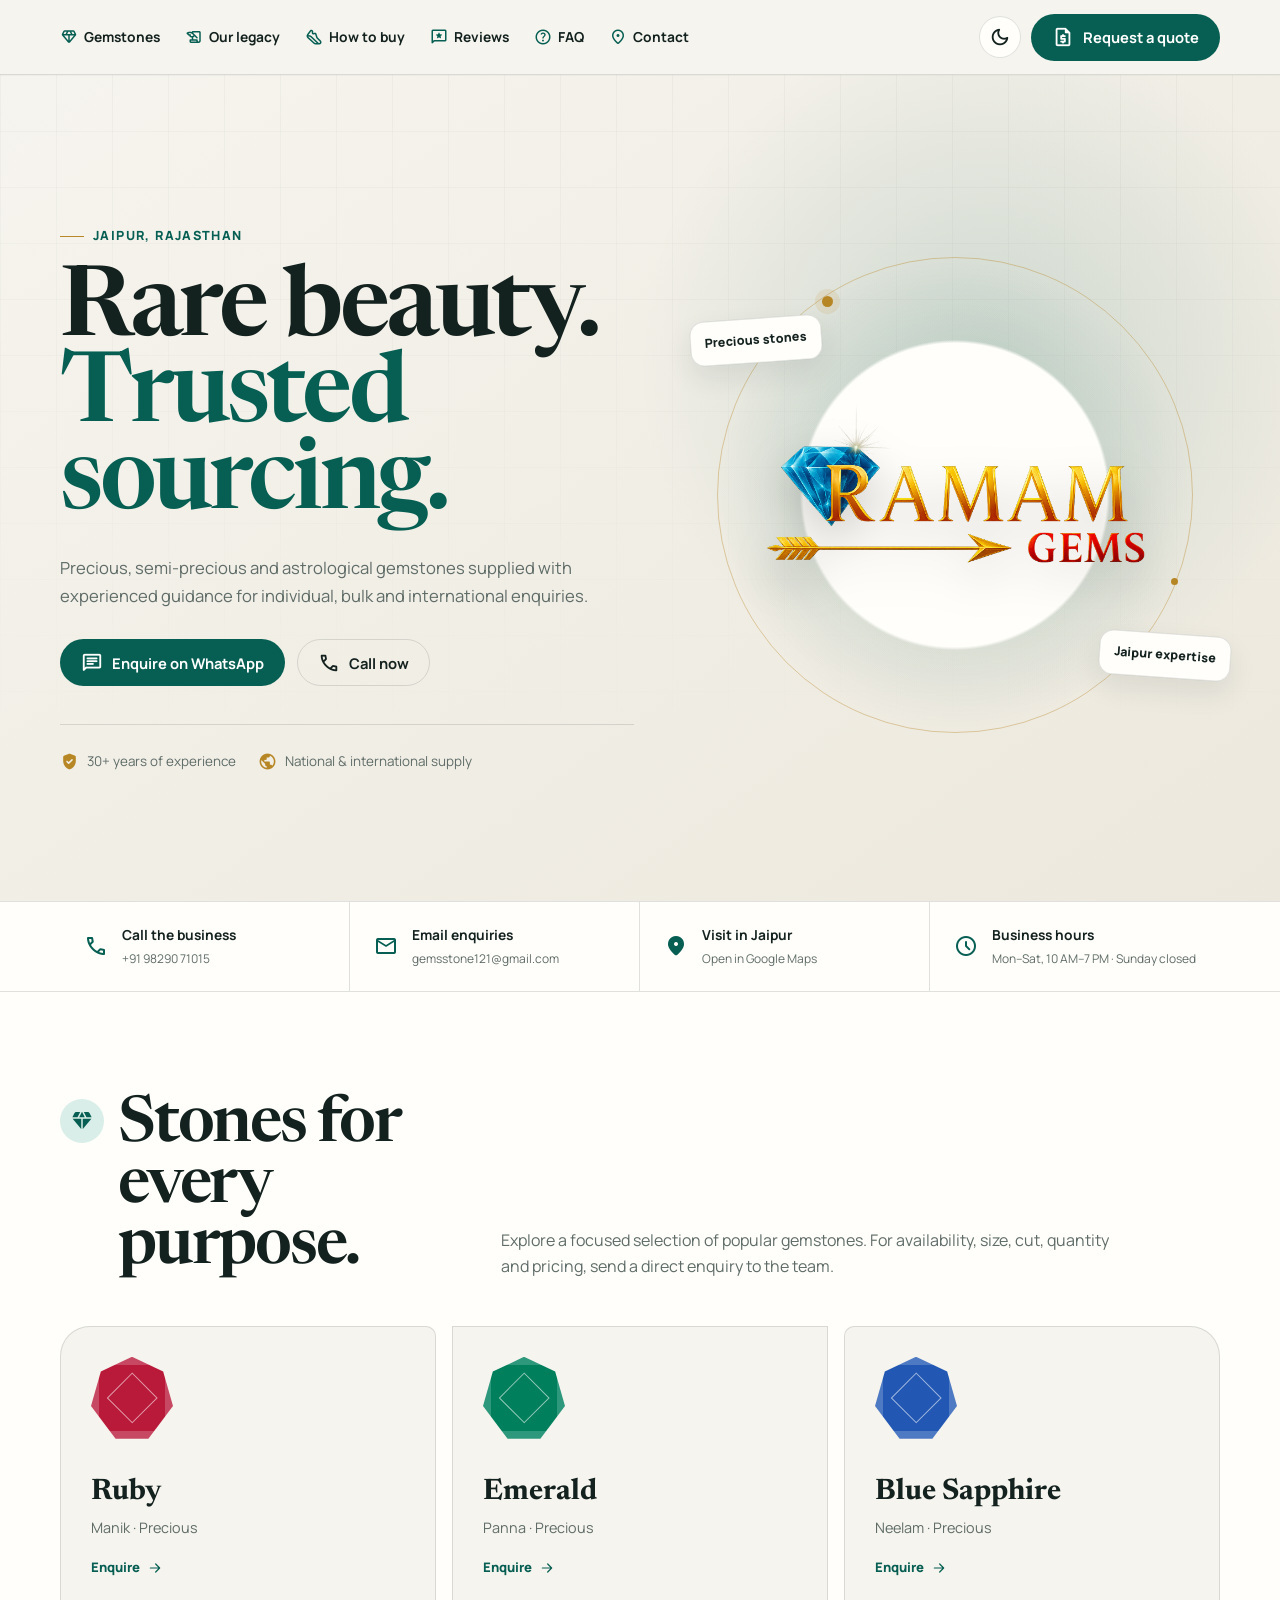
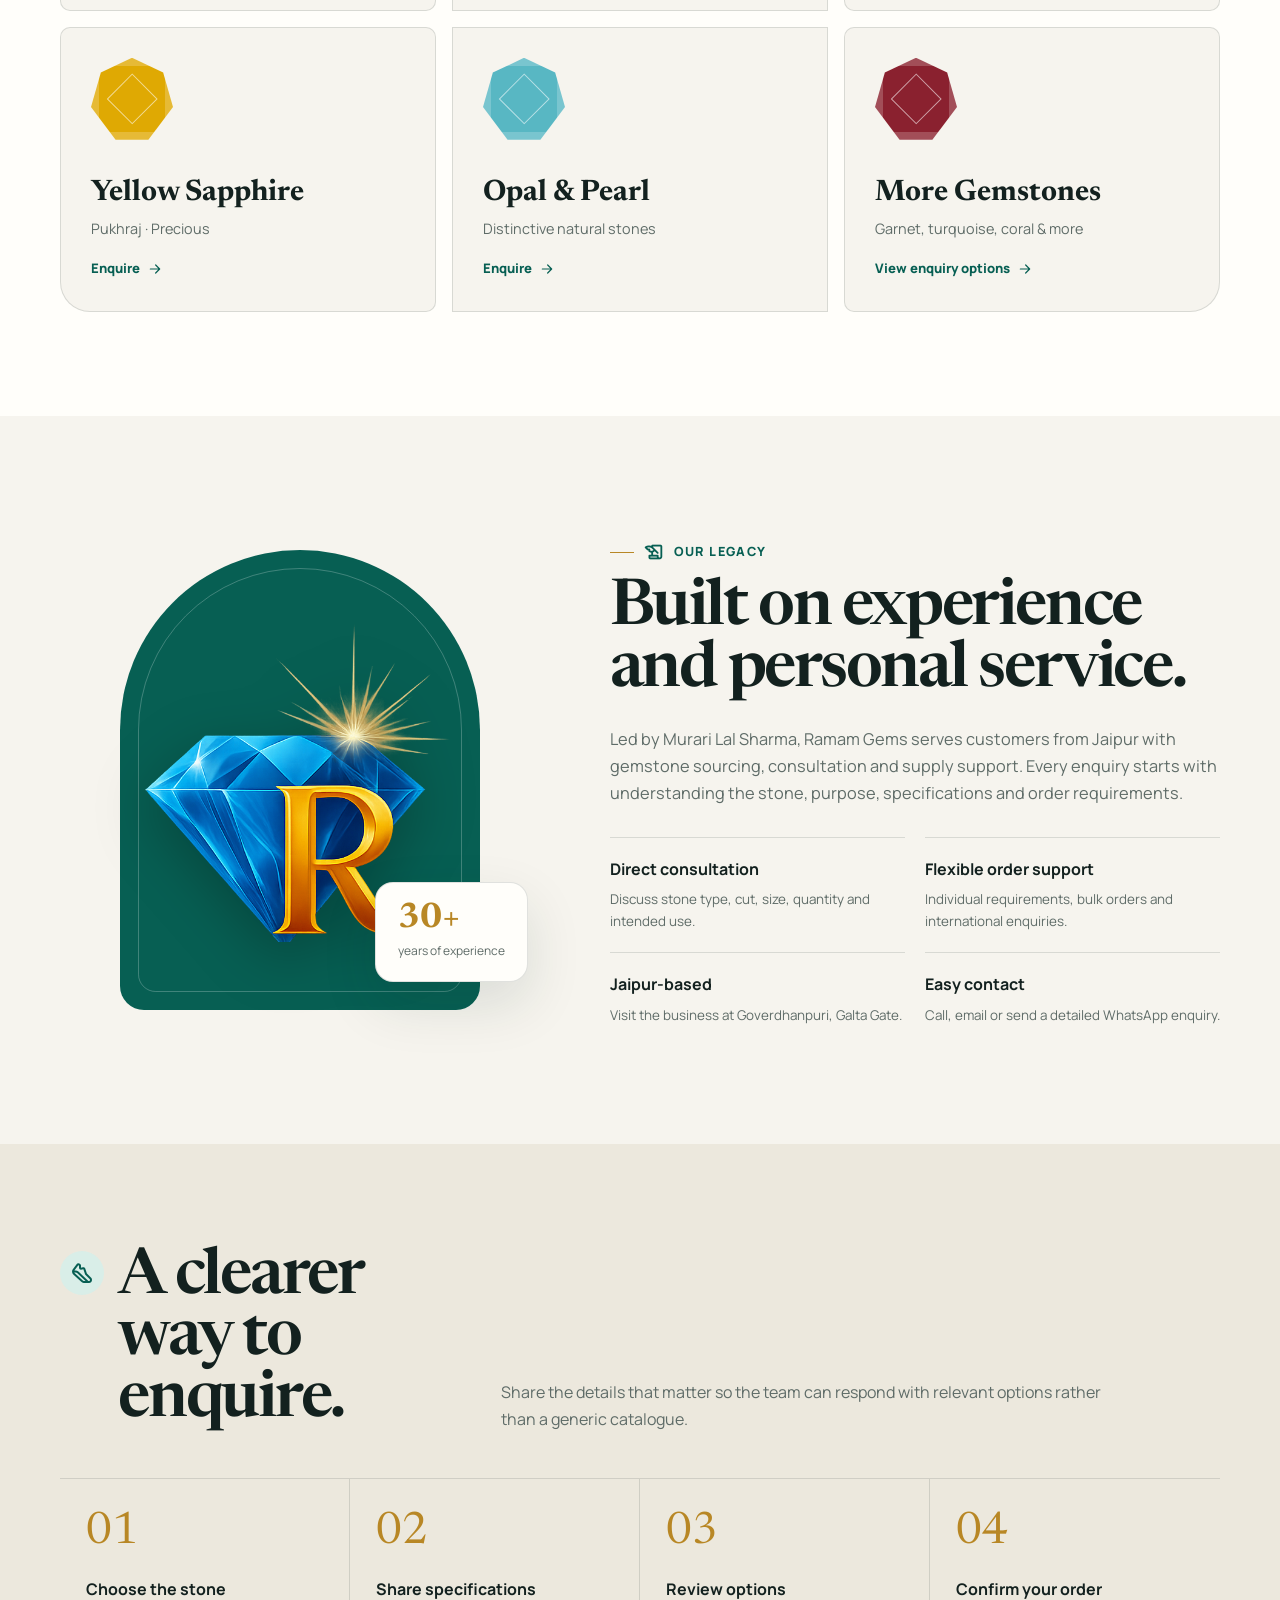
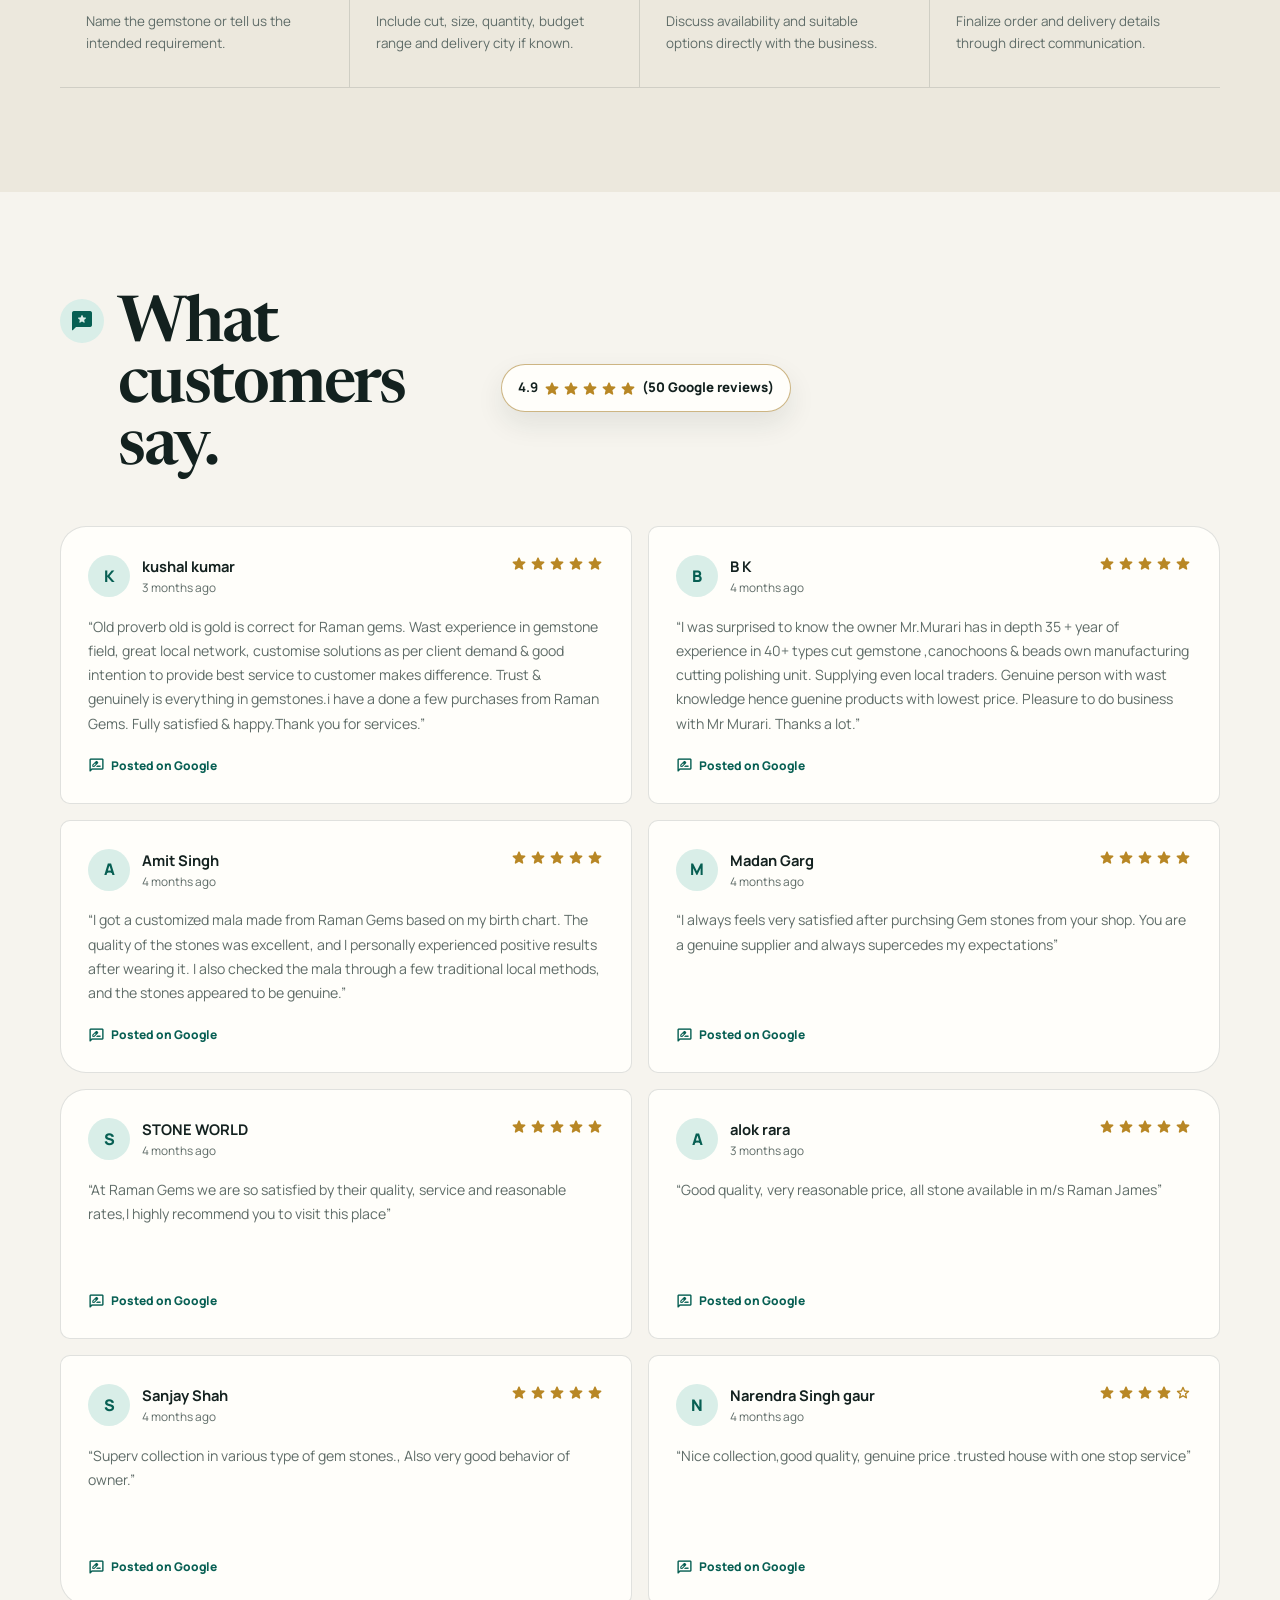
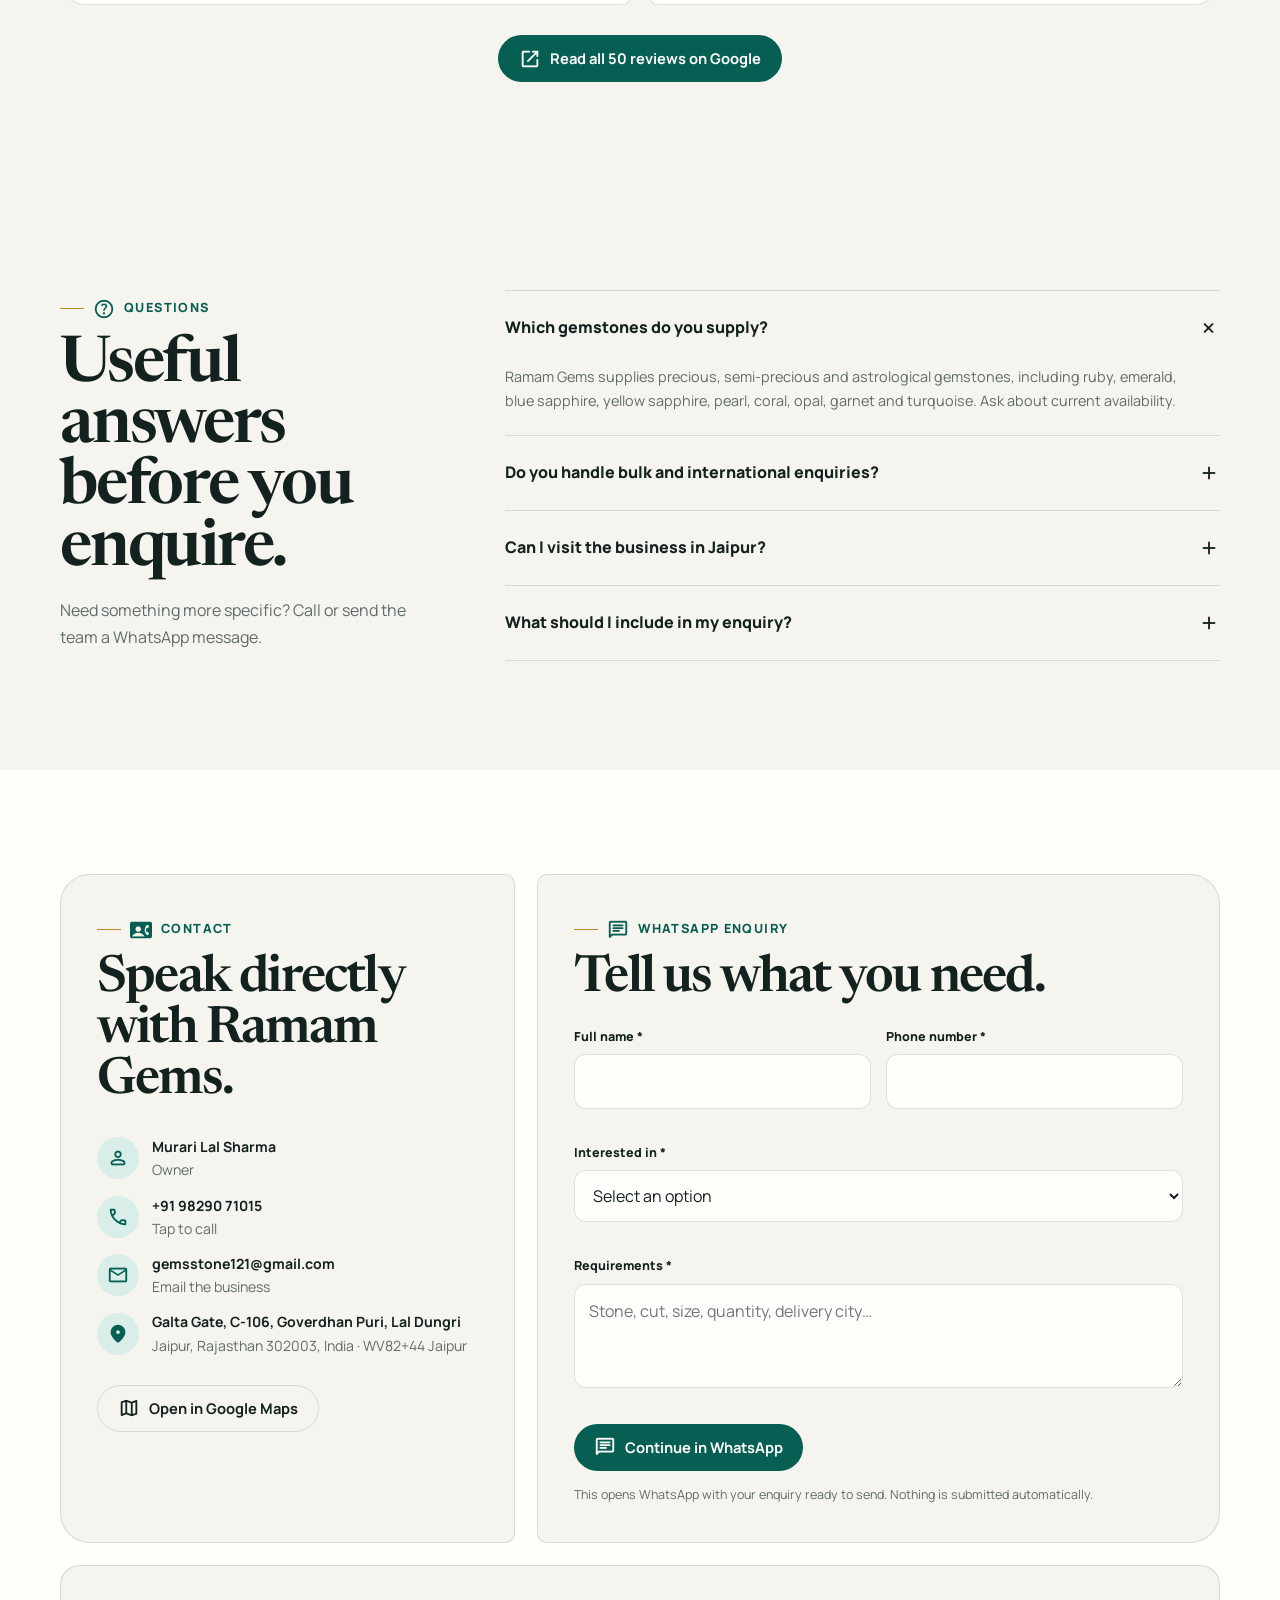
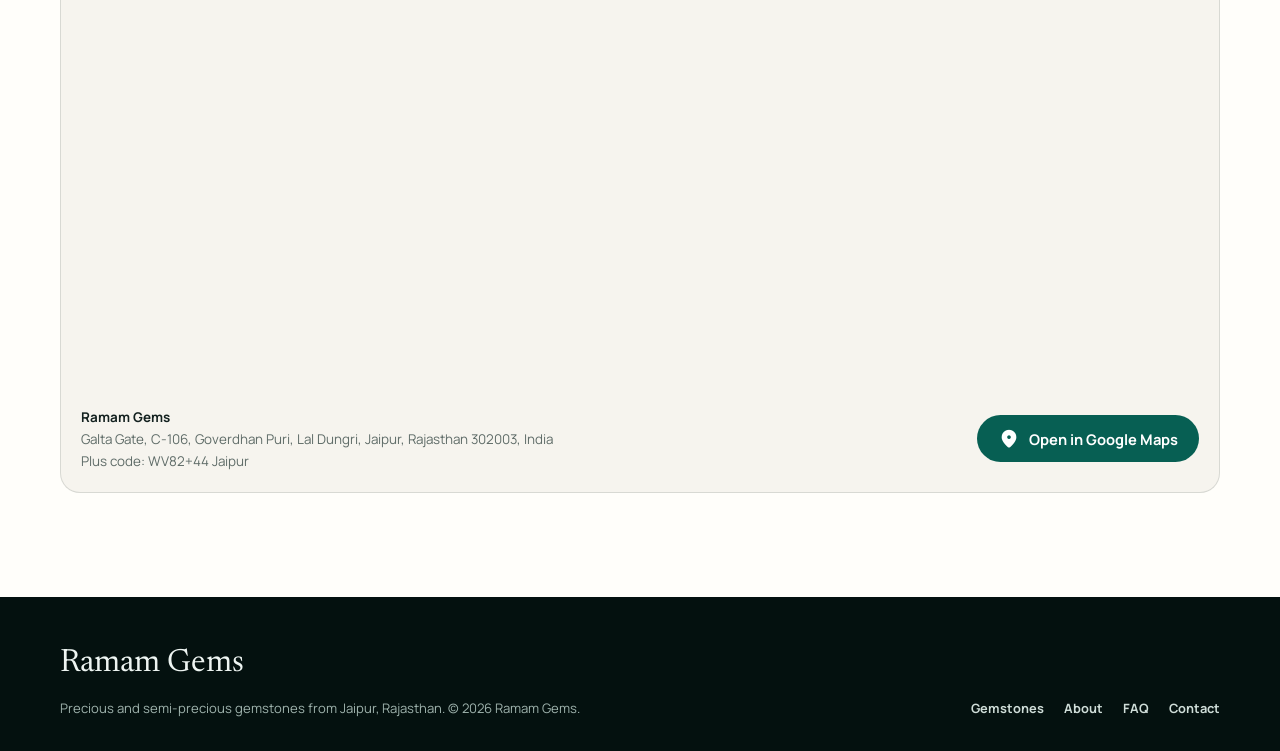
==== commit 03acaf0a: "Replace with new preview design: self-contained page with Google Maps embed, 8 real Google reviews (" ====
--- a/index.html
+++ b/index.html
@@ -1,725 +1,347 @@
-<!DOCTYPE html>
+<!doctype html>
 <html lang="en">
 <head>
-  <meta charset="UTF-8">
-  <meta name="viewport" content="width=device-width, initial-scale=1.0">
-  <meta http-equiv="X-UA-Compatible" content="IE=edge">
-
-  <!-- Primary SEO -->
-  <title>Ramam Gems | Certified Natural Gemstones in Jaipur – Ruby, Emerald, Blue Sapphire</title>
-  <meta name="description" content="Ramam Gems, Jaipur — 30+ years of excellence (since 1990) in certified natural precious & semi-precious gemstones. Wholesale & retail, pan-India & international supply. Call +91 98290 71015.">
-  <meta name="keywords" content="gemstones Jaipur, Ramam Gems, ruby Manik, emerald Panna, blue sapphire Neelam, yellow sapphire Pukhraj, pearl Moti, red coral Moonga, certified gemstones India, wholesale gemstones Jaipur, buy gemstone online India">
-  <meta name="author" content="Ramam Gems">
-  <meta name="robots" content="index, follow">
+  <meta charset="utf-8">
+  <meta name="viewport" content="width=device-width, initial-scale=1, viewport-fit=cover">
+  <meta name="color-scheme" content="light dark">
+  <meta name="theme-color" content="#f6f4ee" media="(prefers-color-scheme: light)">
+  <meta name="theme-color" content="#071a18" media="(prefers-color-scheme: dark)">
+  <meta name="google-site-verification" content="1w6CQdmjCULocs5JfSXYYFV_M9LBoe-alcnnLwik9hc">
+  <meta name="description" content="Ramam Gems is a trusted Jaipur gemstone supplier with 30+ years of experience in precious, semi-precious and astrological stones, custom solutions and worldwide supply.">
+  <meta name="keywords" content="Ramam Gems, gemstone supplier Jaipur, precious gemstones Jaipur, semi-precious stones, astrological gemstones, gemstone manufacturer Jaipur, ruby, emerald, sapphire">
+  <meta name="robots" content="index, follow, max-image-preview:large">
   <meta name="geo.region" content="IN-RJ">
   <meta name="geo.placename" content="Jaipur">
   <meta name="ICBM" content="26.9152789, 75.8503398">
-  <meta name="theme-color" content="#0c0f0d" id="metaThemeColor">
-  <script>
-  /* Set the theme before first paint to avoid a flash of the wrong theme.
-     Saved choice wins; otherwise follow the OS preference. */
-  (function () {
-    try {
-      var t = localStorage.getItem('rg-theme');
-      if (!t) {
-        t = (window.matchMedia && window.matchMedia('(prefers-color-scheme: light)').matches) ? 'light' : 'dark';
-      }
-      document.documentElement.setAttribute('data-theme', t);
-    } catch (e) {
-      document.documentElement.setAttribute('data-theme', 'dark');
-    }
-  })();
-  </script>
-  <meta name="google-site-verification" content="1w6CQdmjCULocs5JfSXYYFV_M9LBoe-alcnnLwik9hc">
   <link rel="canonical" href="https://ramamgems.com/">
-
-  <!-- Open Graph -->
+  <link rel="sitemap" type="application/xml" title="Sitemap" href="https://ramamgems.com/sitemap.xml">
   <meta property="og:type" content="website">
+  <meta property="og:locale" content="en_IN">
   <meta property="og:site_name" content="Ramam Gems">
-  <meta property="og:title" content="Ramam Gems | Certified Natural Gemstones in Jaipur">
-  <meta property="og:description" content="30+ years of trust in precious & semi-precious gemstones. Certified natural stones, wholesale & retail, shipped across India and worldwide.">
+  <meta property="og:title" content="Ramam Gems | Trusted Gemstone Supplier in Jaipur">
+  <meta property="og:description" content="Explore precious, semi-precious and astrological gemstones from an experienced Jaipur supplier. Visit Ramam Gems or enquire for custom and bulk orders.">
+  <meta property="og:image" content="https://ramamgems.com/assets/logo.png">
   <meta property="og:url" content="https://ramamgems.com/">
-  <meta property="og:image" content="https://ramamgems.com/images/logo.png">
-  <meta property="og:image:alt" content="Ramam Gems logo — certified natural gemstones, Jaipur">
-  <meta property="og:locale" content="en_IN">
-
-  <!-- Twitter Card -->
   <meta name="twitter:card" content="summary_large_image">
-  <meta name="twitter:title" content="Ramam Gems | Certified Natural Gemstones in Jaipur">
-  <meta name="twitter:description" content="30+ years of excellence in natural gemstones. Wholesale & retail, pan-India & international supply.">
-  <meta name="twitter:image" content="https://ramamgems.com/images/logo.png">
-  <meta name="twitter:image:alt" content="Ramam Gems logo — certified natural gemstones, Jaipur">
-
-  <!-- Favicon -->
-  <link rel="icon" type="image/png" href="favicon/favicon.png">
-  <link rel="apple-touch-icon" href="favicon/favicon.png">
-
-  <!-- Fonts -->
+  <meta name="twitter:title" content="Ramam Gems | Trusted Gemstone Supplier in Jaipur">
+  <meta name="twitter:description" content="Precious, semi-precious and astrological gemstones with experienced guidance, custom solutions and worldwide supply.">
+  <meta name="twitter:image" content="https://ramamgems.com/assets/logo.png">
+  <link rel="icon" type="image/png" href="[data-uri]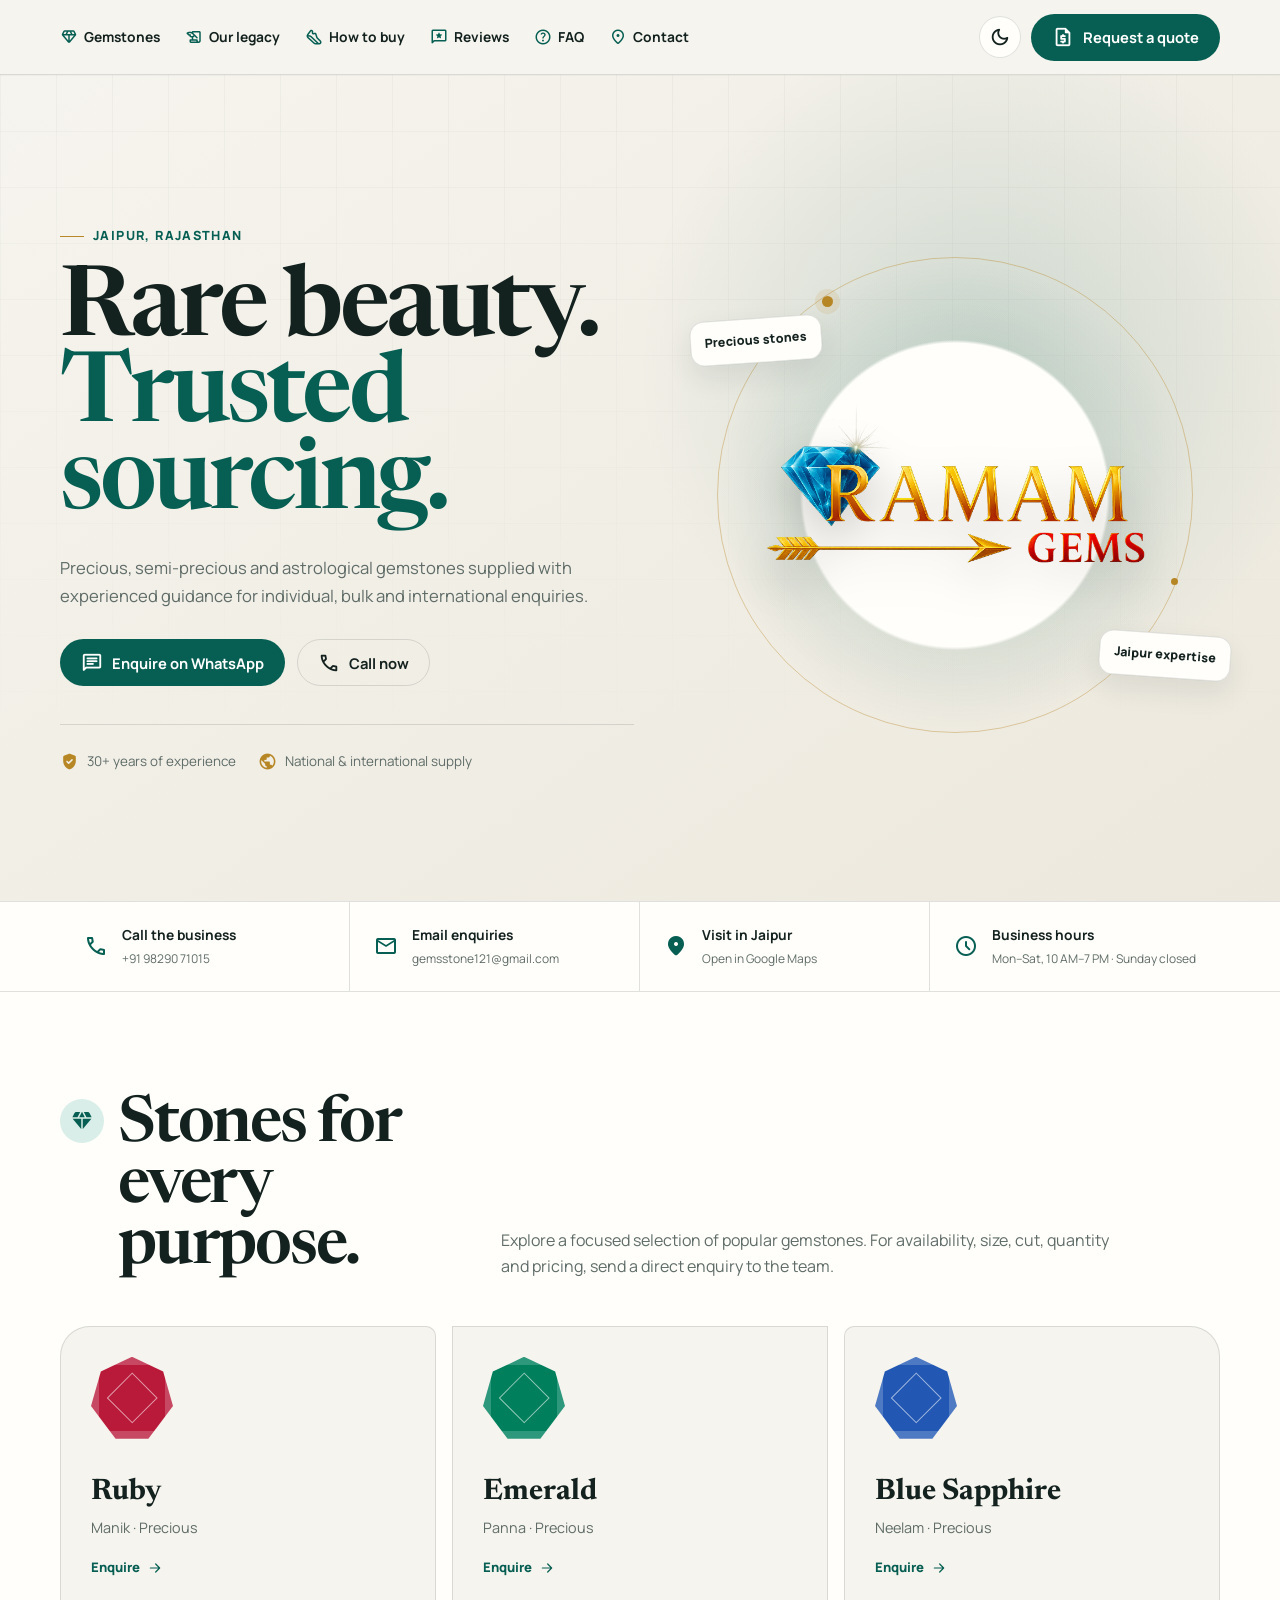
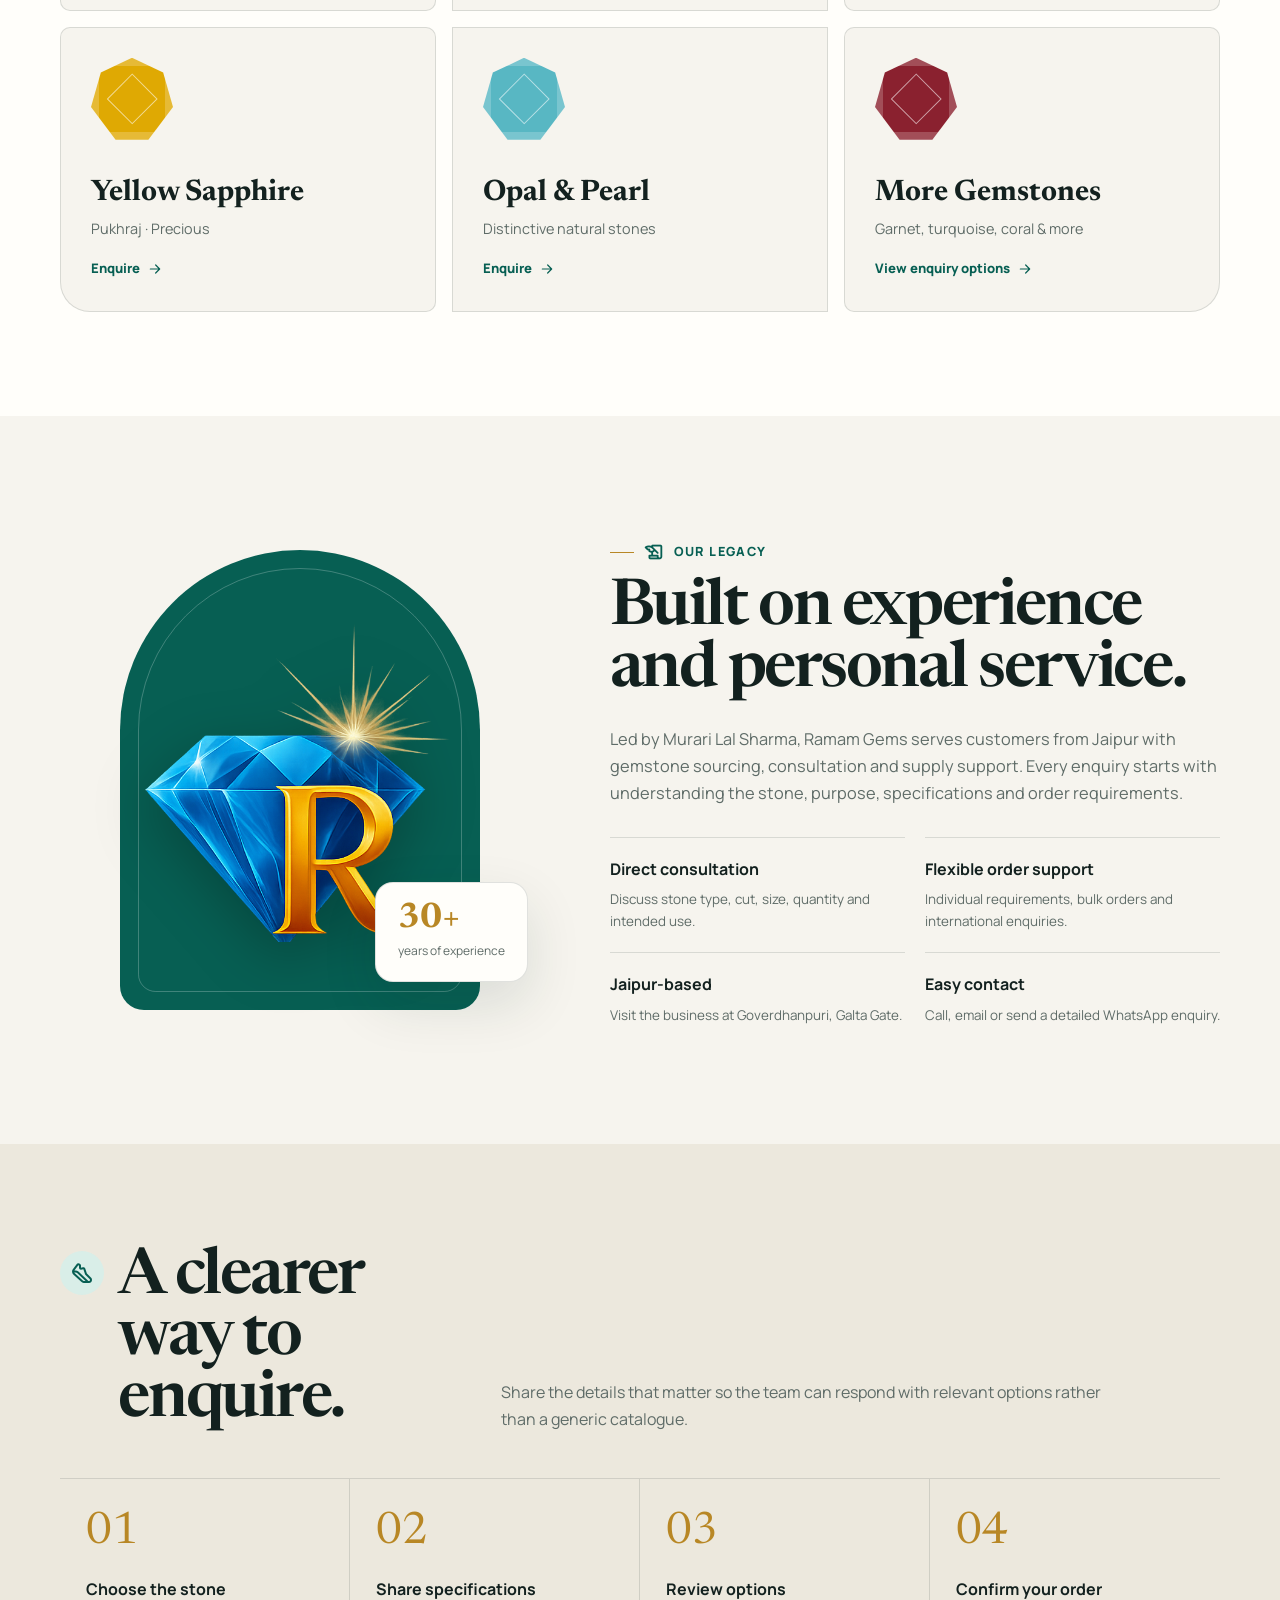
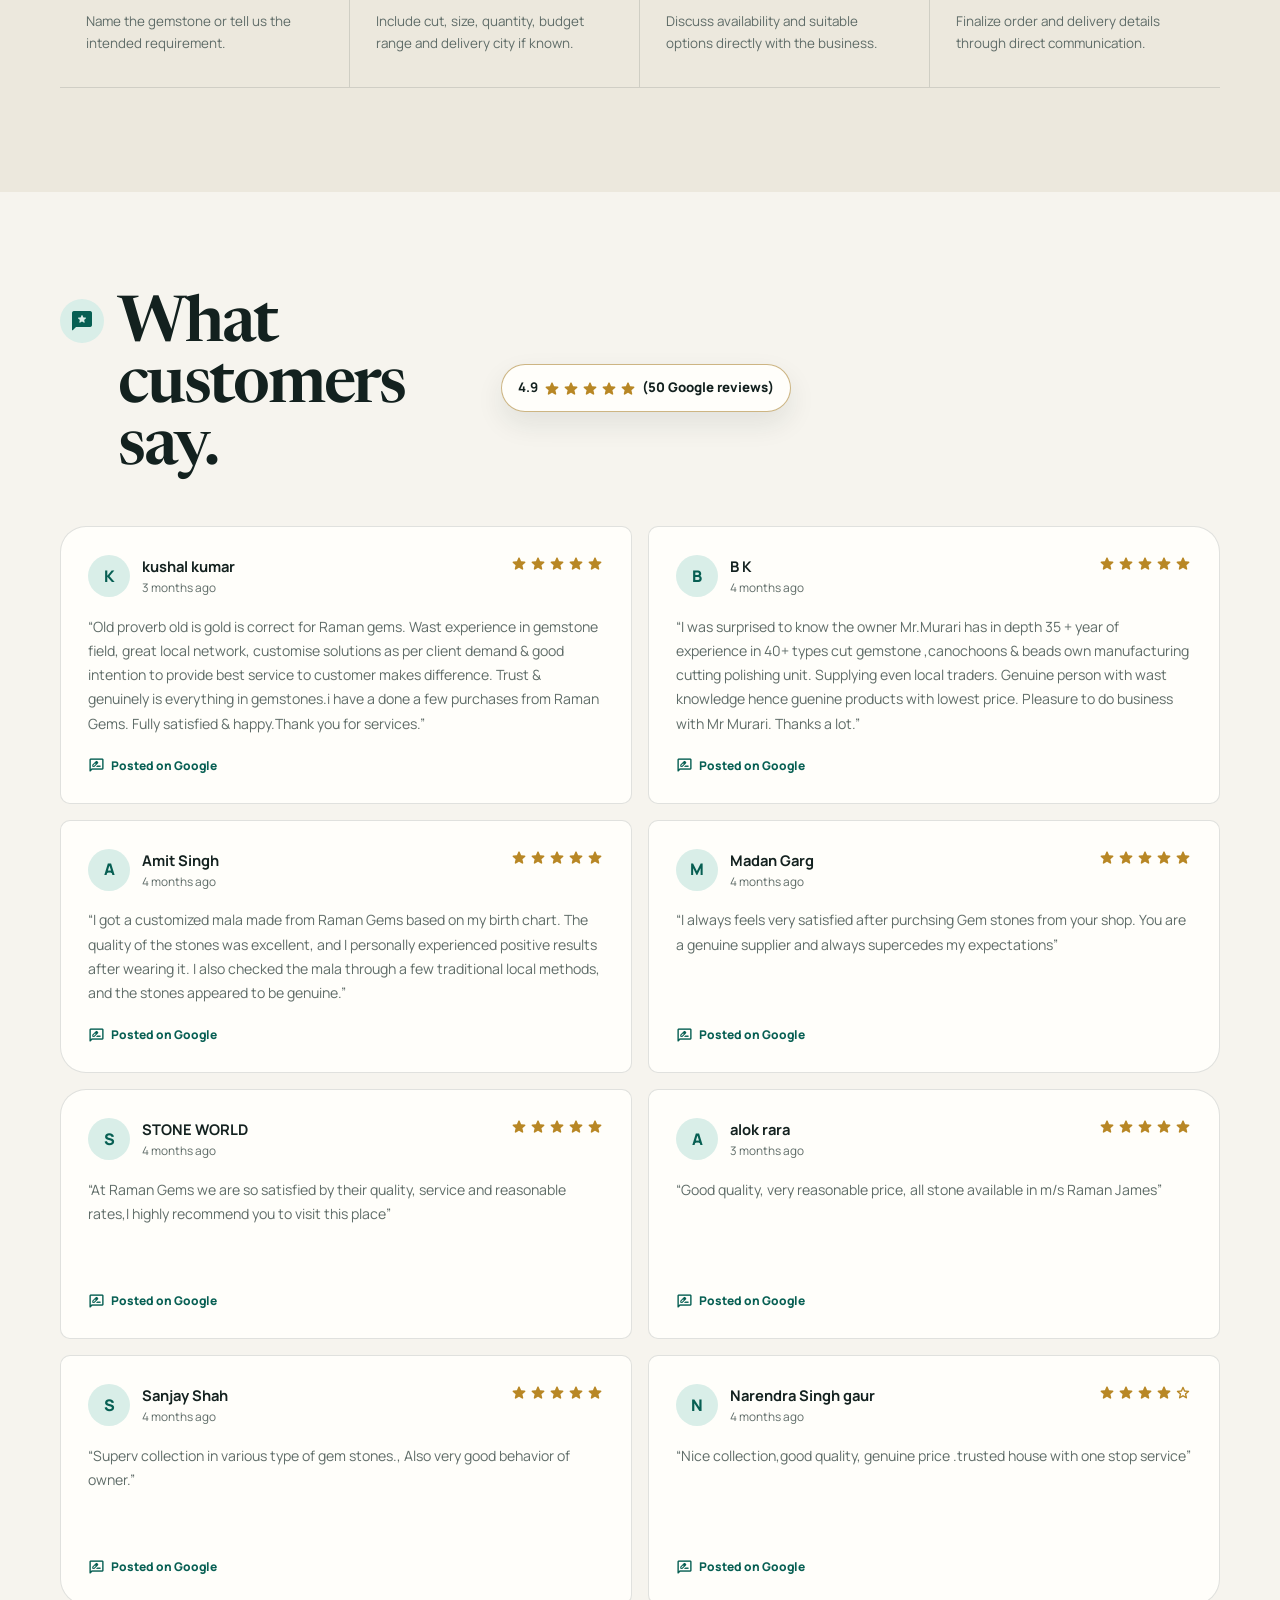
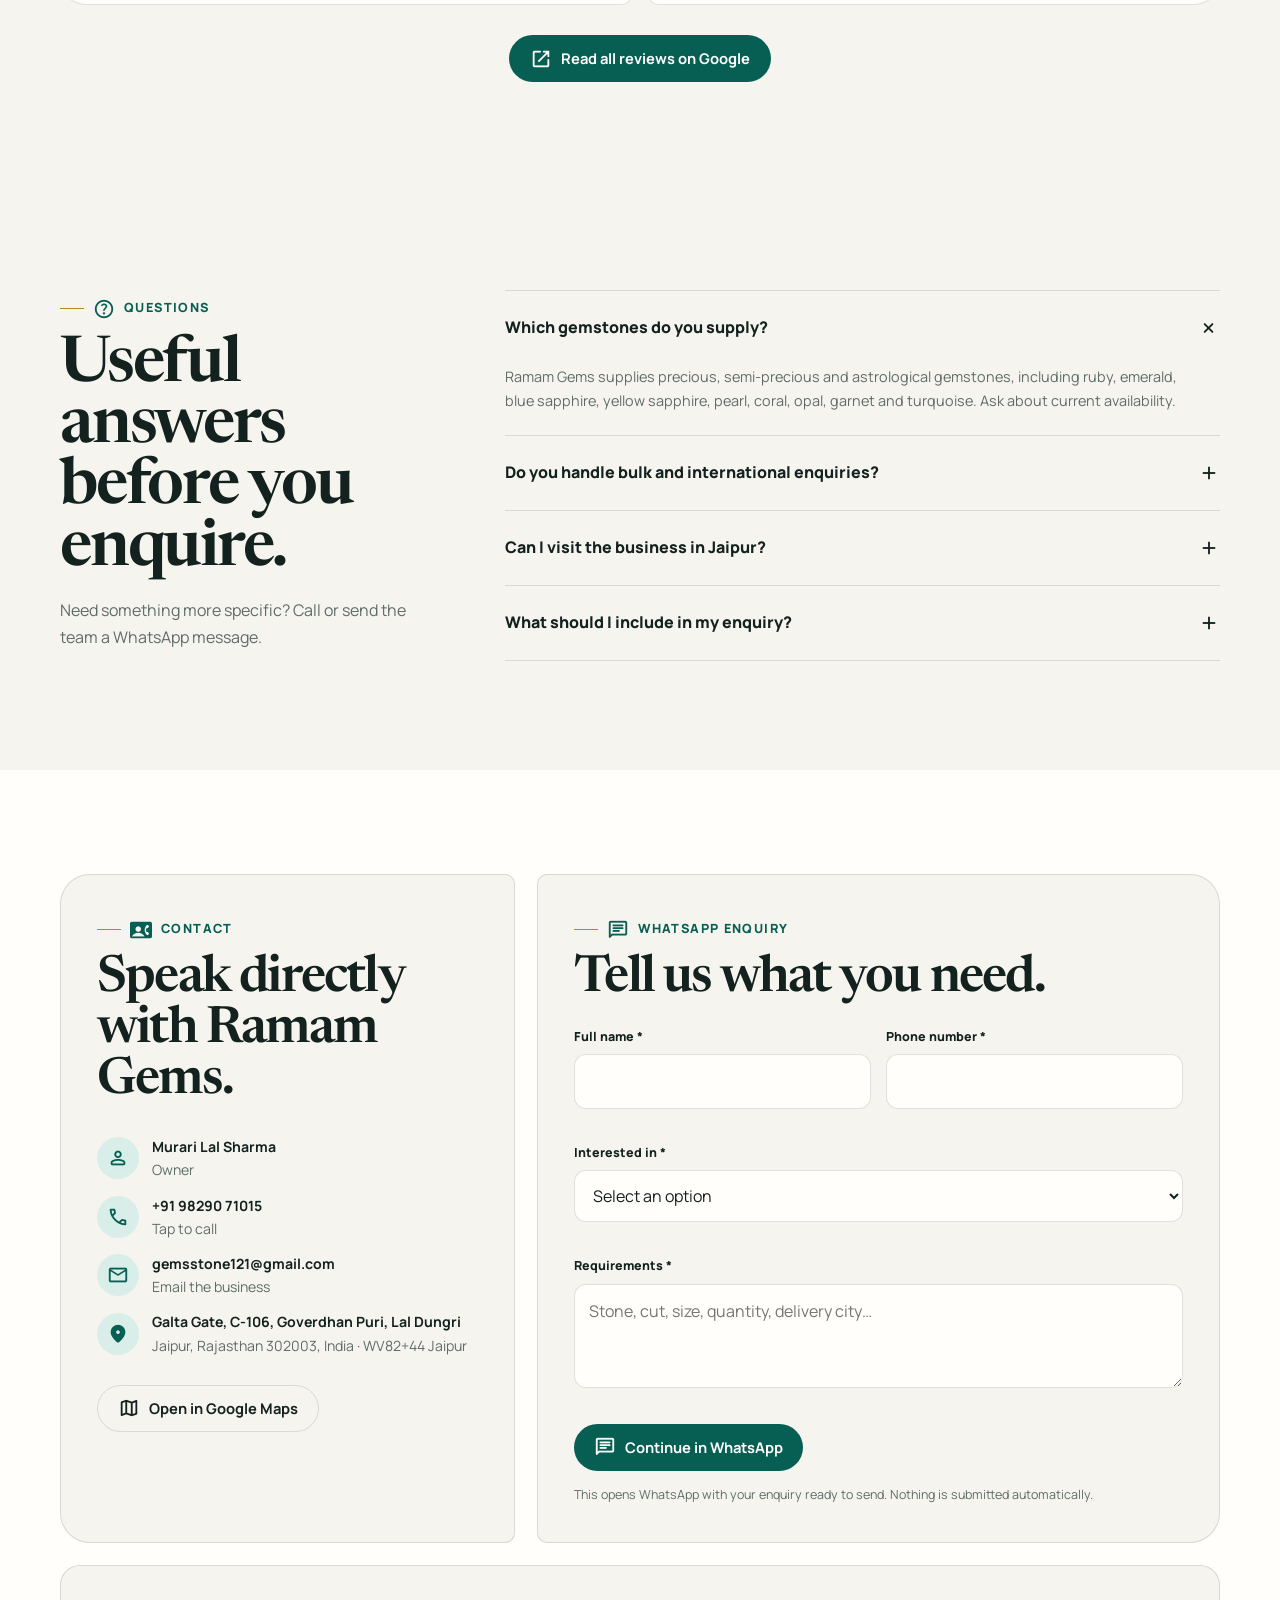
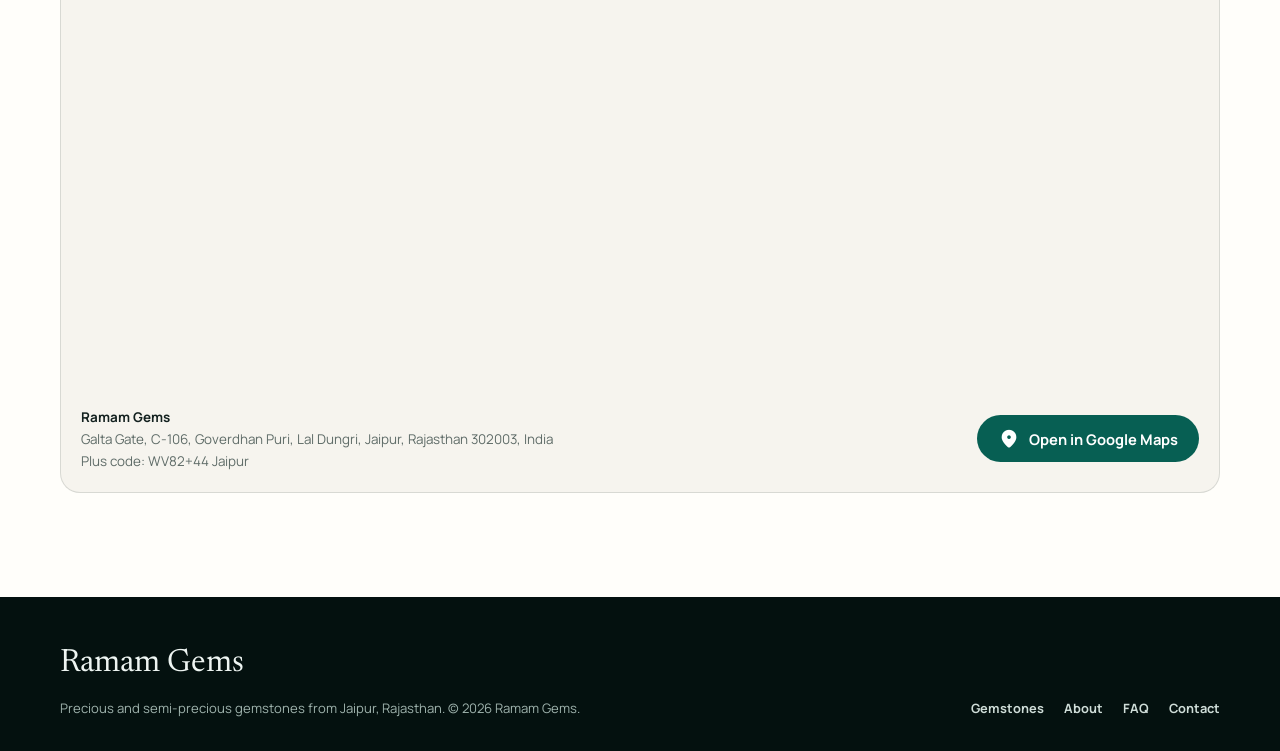
==== commit aac546fe: "Update review link text from '50 reviews' to 'all reviews'" ====
--- a/index.html
+++ b/index.html
@@ -284,7 +284,7 @@
             <a class="google-attribution" href="https://maps.app.goo.gl/Aqdi2xSj35Jm8Q6TA" target="_blank" rel="noopener noreferrer"><span class="material-symbols-rounded" aria-hidden="true">rate_review</span>Posted on Google</a>
           </article>
         </div>
-        <div class="reviews-cta"><a class="btn btn-primary" href="https://maps.app.goo.gl/Aqdi2xSj35Jm8Q6TA" target="_blank" rel="noopener noreferrer"><span class="material-symbols-rounded" aria-hidden="true">open_in_new</span>Read all 50 reviews on Google</a></div>
+        <div class="reviews-cta"><a class="btn btn-primary" href="https://maps.app.goo.gl/Aqdi2xSj35Jm8Q6TA" target="_blank" rel="noopener noreferrer"><span class="material-symbols-rounded" aria-hidden="true">open_in_new</span>Read all reviews on Google</a></div>
       </div>
     </section>
 
